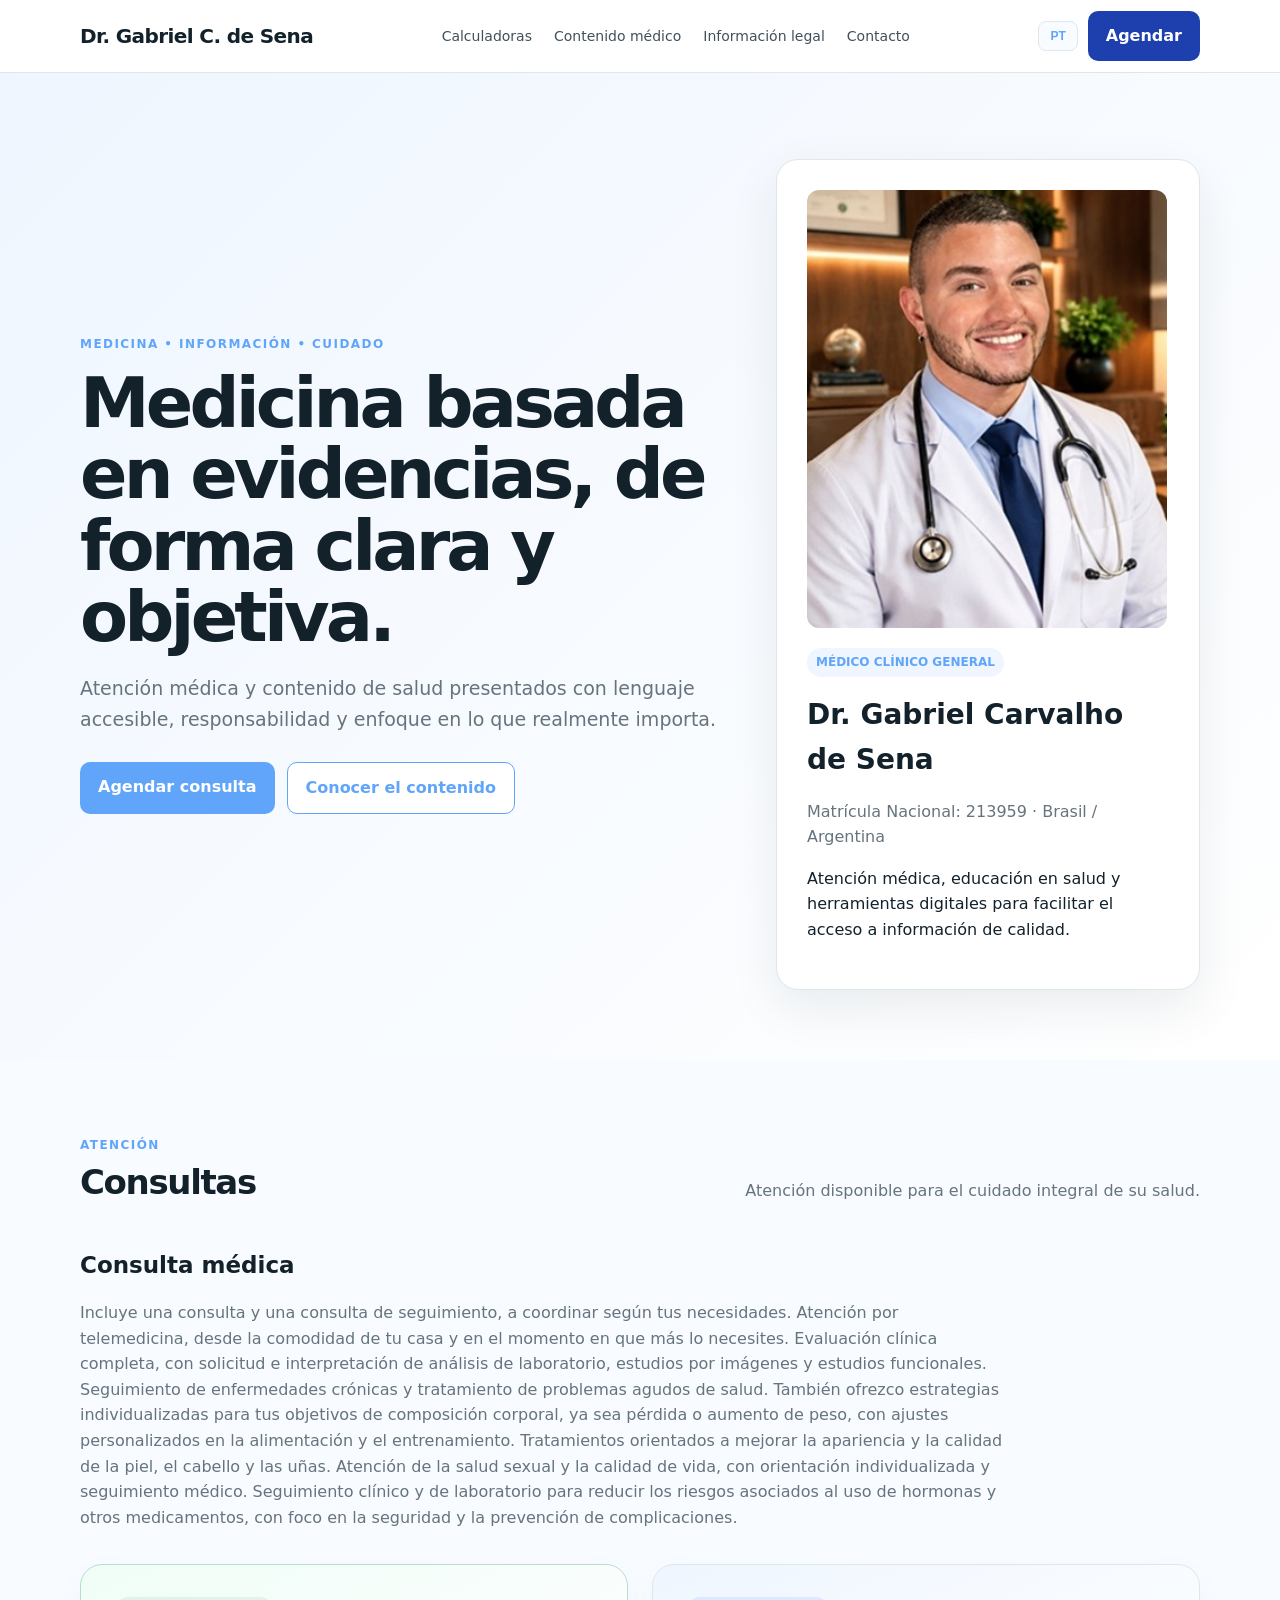
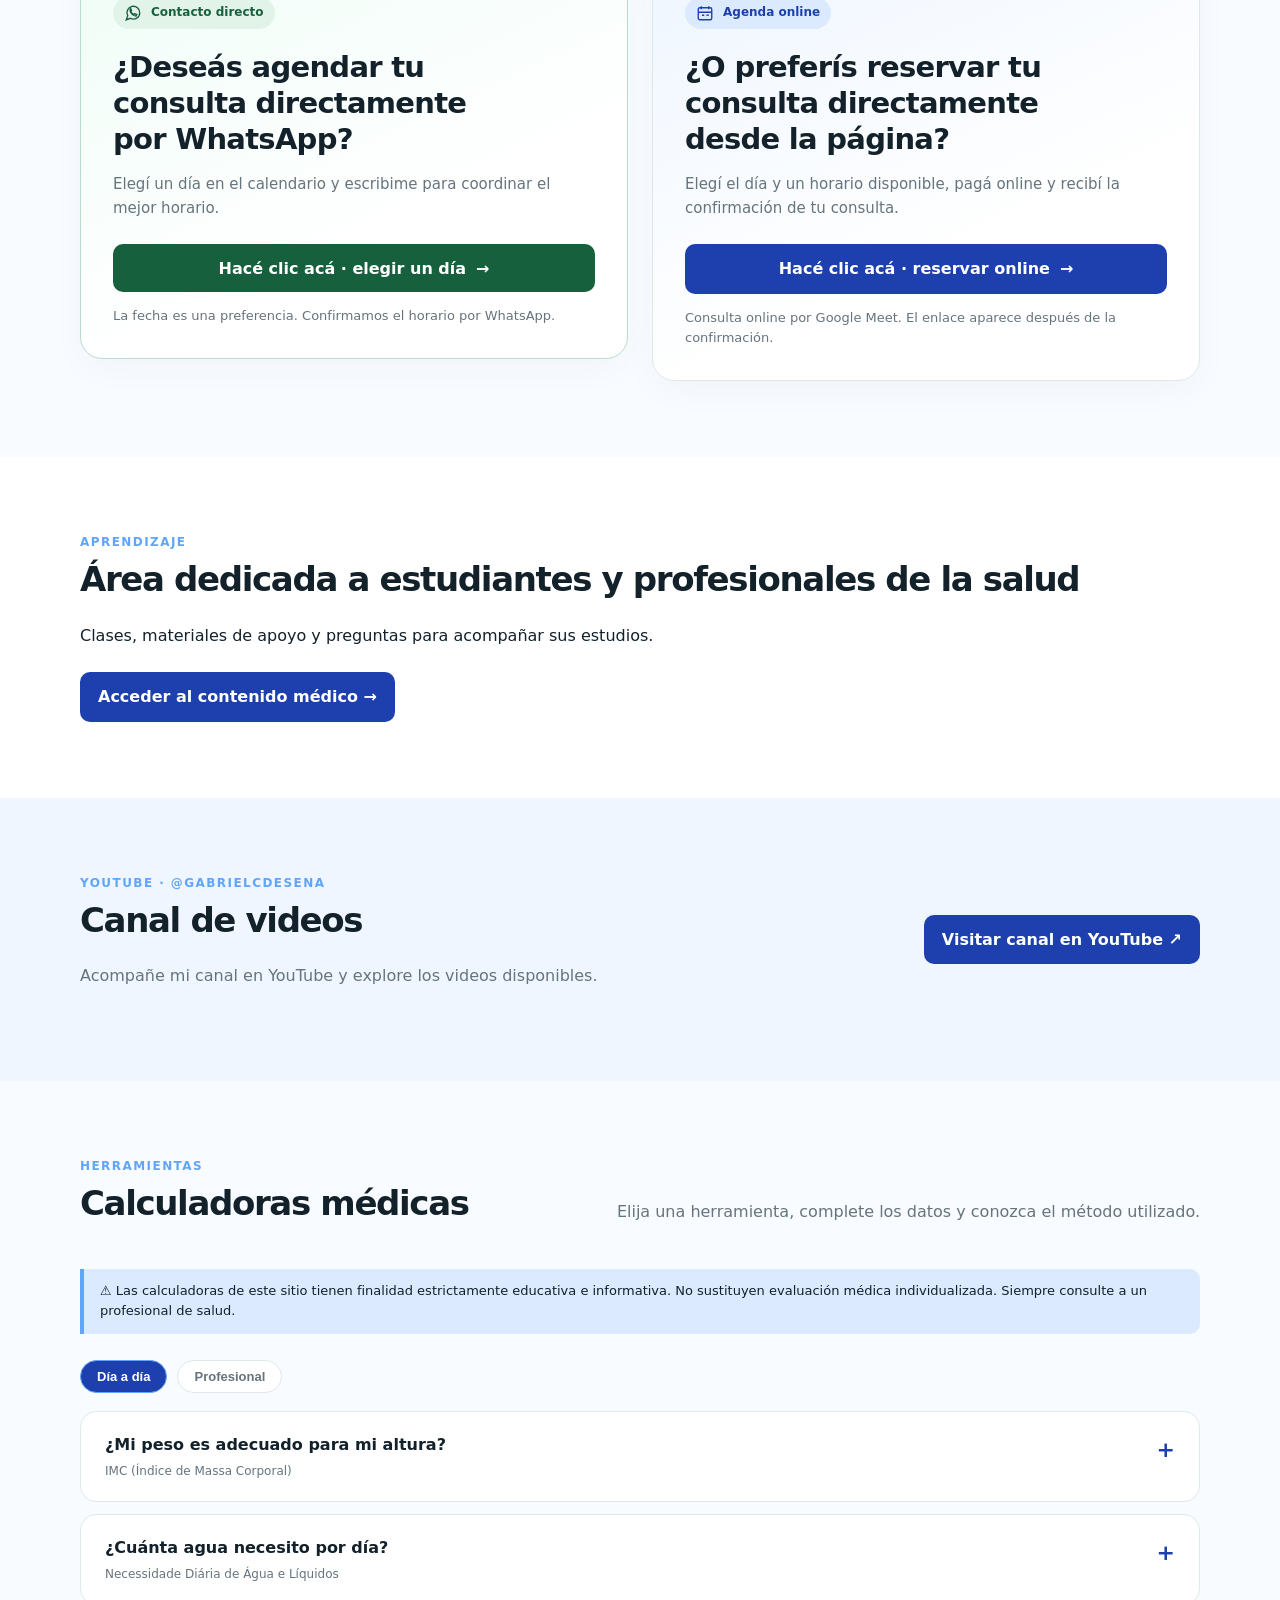
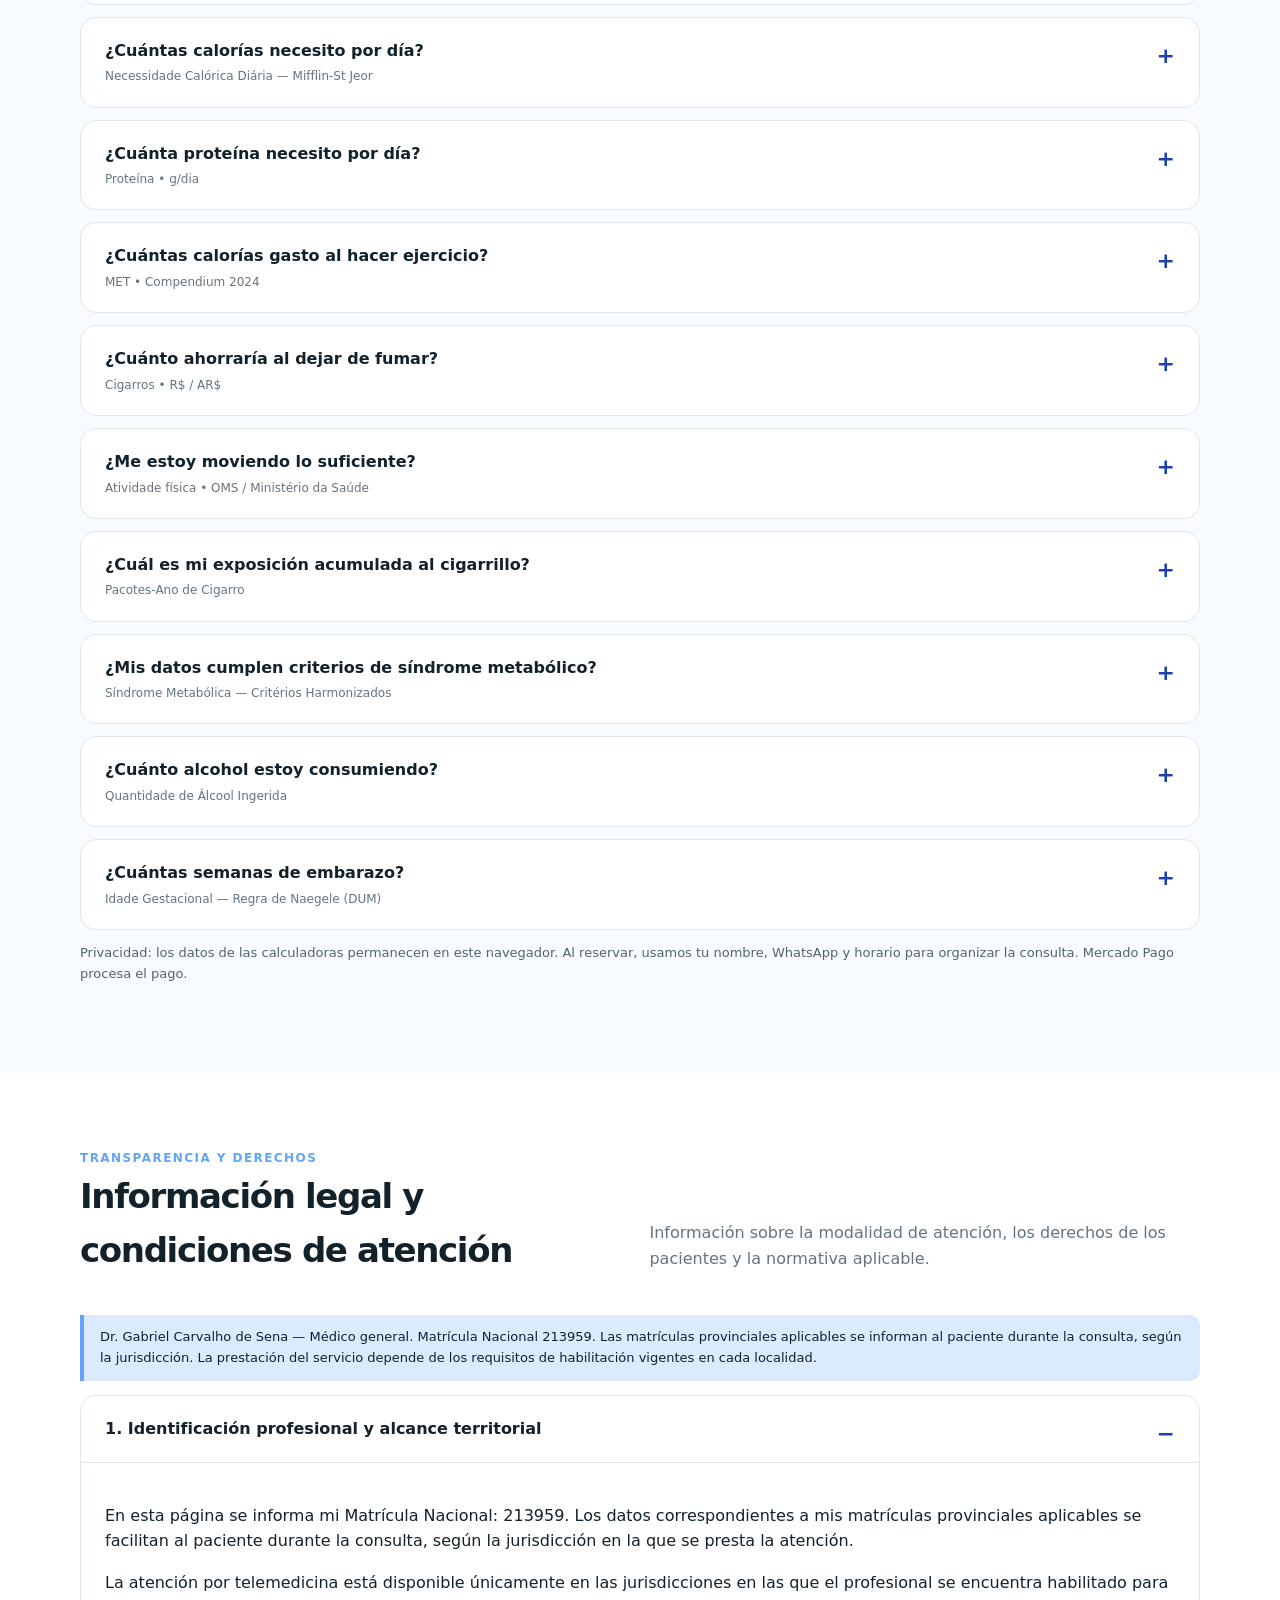
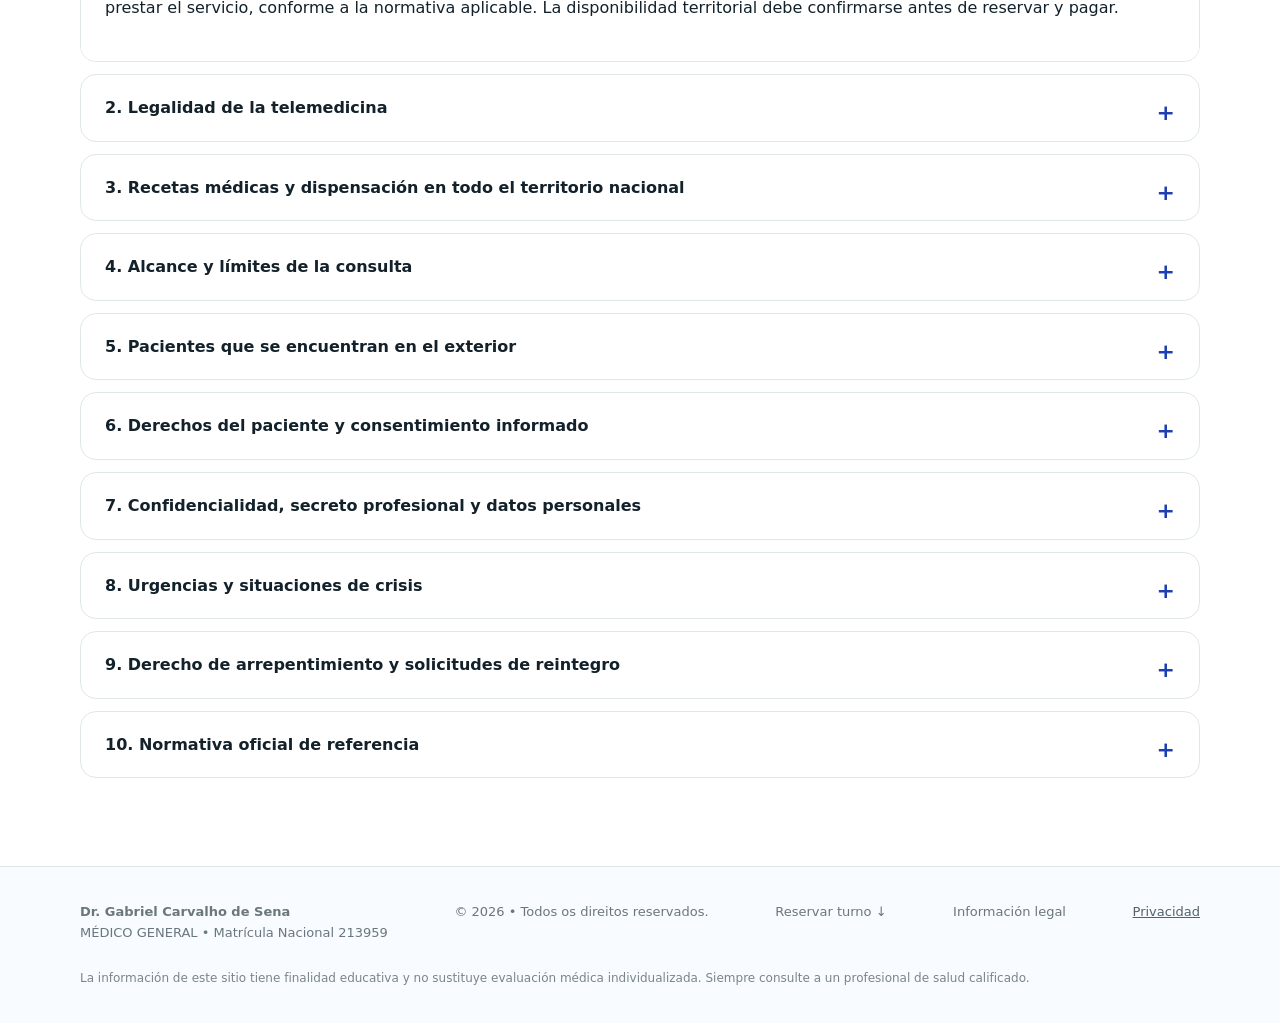
==== index.html @ 33c97706 "Add files via upload" ====
<!DOCTYPE html>
<html lang="pt-BR"><head>

<meta charset="utf-8">
<meta name="viewport" content="width=device-width, initial-scale=1">
<title>Dr. Gabriel C. de Sena — Médico Clínico Geral</title>
<meta name="description" content="Sitio profesional del Dr. Gabriel Carvalho de Sena, médico general. Atención médica, telemedicina, información legal y herramientas educativas.">
<style>
:root{--ink:#13212b;--muted:#66747d;--line:#dfe7e9;--bg:#f8fbff;--card:#fff;--accent:#60a5fa;--accent2:#3b82f6;--accent-light:#eff6ff;--warn:#c9a227;--danger:#b42318}*{box-sizing:border-box}html{scroll-behavior:smooth;overflow-x:hidden}body{margin:0;font-family:Inter,system-ui,-apple-system,"Segoe UI",sans-serif;color:var(--ink);background:var(--bg);line-height:1.6;overflow-x:hidden}img{max-width:100%;height:auto}a{text-decoration:none;color:inherit}.container{width:min(1120px,92%);margin:auto}header{position:sticky;top:0;background:#ffffffee;backdrop-filter:blur(12px);border-bottom:1px solid var(--line);z-index:10}.nav{min-height:72px;display:flex;align-items:center;justify-content:space-between;gap:20px}.brand{font-weight:800;letter-spacing:-.03em;font-size:20px;white-space:nowrap}.nav-links{display:flex;gap:22px;font-size:14px;color:#41505a;align-items:center}.nav-links a:hover{color:var(--accent)}.nav-actions{display:flex;align-items:center;gap:10px}.menu-toggle{display:none;background:#fff;border:1px solid var(--line);border-radius:9px;width:42px;height:42px;font-size:23px;line-height:1;cursor:pointer;color:var(--ink)}.lang-switch{background:var(--bg);border:1px solid var(--line);border-radius:8px;padding:7px 11px;font-size:12px;font-weight:700;cursor:pointer;color:var(--accent)}.lang-switch:hover{background:var(--accent);color:#fff;border-color:var(--accent)}.btn{display:inline-block;padding:12px 18px;border-radius:10px;background:var(--accent);color:#fff;font-weight:700;border:0;cursor:pointer;text-align:center}.btn:hover{background:var(--accent2)}.btn.secondary{background:#fff;color:var(--accent);border:1px solid var(--accent)}.btn.small{padding:8px 14px;font-size:13px}.hero{padding:86px 0 70px;background:linear-gradient(135deg,#eff6ff,#fff)}.hero-grid{display:grid;grid-template-columns:1.2fr .8fr;gap:60px;align-items:center}.kicker{text-transform:uppercase;letter-spacing:.12em;font-size:12px;font-weight:800;color:var(--accent)}h1{font-size:clamp(42px,6vw,70px);line-height:1.02;letter-spacing:-.055em;margin:14px 0 20px;overflow-wrap:anywhere}h2{font-size:34px;letter-spacing:-.04em;margin:0 0 10px}h3{margin:0 0 8px}.lead{font-size:19px;color:var(--muted);max-width:650px}.actions{display:flex;gap:12px;flex-wrap:wrap;margin-top:28px}.profile-card{background:#fff;border:1px solid var(--line);border-radius:22px;padding:30px;box-shadow:0 18px 50px #13212b14;min-width:0}.avatar{width:100%;max-width:360px;height:auto;aspect-ratio:auto;border-radius:12px;background:var(--accent-light);display:grid;place-items:center;color:var(--accent);font-size:30px;font-weight:800;margin-bottom:20px}img.avatar{object-fit:contain;display:block!important;background:none!important}.badge{display:inline-block;background:var(--accent-light);color:var(--accent);padding:5px 9px;border-radius:999px;font-size:12px;font-weight:800}section{padding:76px 0}.section-head{display:flex;justify-content:space-between;gap:30px;align-items:end;margin-bottom:28px}.section-head p{color:var(--muted);max-width:620px}.grid{display:grid;grid-template-columns:repeat(3,minmax(0,1fr));gap:18px}.card{background:var(--card);border:1px solid var(--line);border-radius:18px;padding:25px;transition:transform .2s,box-shadow .2s;min-width:0}.card:hover{transform:translateY(-3px);box-shadow:0 12px 40px #13212b10}.icon{font-size:26px;margin-bottom:14px}.card p{color:var(--muted);font-size:15px;overflow-wrap:anywhere}.arrow{color:var(--accent);font-weight:800}.about{background:#fff}.about-grid{display:grid;grid-template-columns:.8fr 1.2fr;gap:60px;align-items:start}.facts{display:grid;gap:12px}.fact{padding:16px;border:1px solid var(--line);border-radius:12px;background:var(--bg)}.cta{background:#1e40af;color:#fff;border-radius:24px;padding:45px}.cta p{color:#dbeafe}.cta .btn{background:#fff;color:var(--accent2)}footer{padding:35px 0;color:#6a777d;font-size:13px;border-top:1px solid var(--line)}.footer-grid{display:flex;justify-content:space-between;gap:20px}.disclaimer{font-size:12px;color:#7a858a;margin-top:25px}
  
/* Calculadoras */
.calc-card{background:var(--card);border:1px solid var(--line);border-radius:18px;padding:24px}
.calc-card h3{font-size:18px;margin-bottom:14px;color:var(--accent)}
.calc-card label{display:block;font-size:13px;font-weight:600;color:var(--muted);margin:10px 0 4px}
.calc-card input,.calc-card select{width:100%;padding:10px 12px;border:1px solid var(--line);border-radius:10px;font-size:14px;font-family:inherit}
.calc-card input:focus,.calc-card select:focus{outline:none;border-color:var(--accent)}
.calc-card input[type="checkbox"]{width:auto;margin:0 7px 0 0;accent-color:var(--accent)}
.check-row{display:flex!important;align-items:flex-start;gap:2px;font-weight:500!important;color:var(--ink)!important}
.calc-result{background:var(--accent-light);border-radius:12px;padding:14px;margin-top:14px;font-size:15px}
.calc-result strong{color:var(--accent);font-size:18px}
.calc-ref{font-size:11px;color:#8899a0;margin-top:8px}
.hidden{display:none}

/* Tabs */
.tabs{display:flex;gap:8px;margin-bottom:20px;flex-wrap:wrap}
.tab-btn{padding:8px 16px;border-radius:999px;border:1px solid var(--line);background:#fff;cursor:pointer;font-size:13px;font-weight:600;color:var(--muted)}
.tab-btn.active{background:var(--accent);color:#fff;border-color:var(--accent)}
.tab-content{display:none}
.tab-content.active{display:block}

/* Alertas */
.alert-info{background:#dbeafe;border-left:4px solid var(--accent);padding:12px 16px;border-radius:0 10px 10px 0;font-size:13px;color:var(--ink);margin:14px 0}
@media(max-width:900px){.nav{flex-wrap:wrap;padding:12px 0}.menu-toggle{display:block}.nav-links{display:none;order:3;width:100%;flex-direction:column;align-items:stretch;gap:0;padding:8px 0 12px;border-top:1px solid var(--line)}.nav-links.open{display:flex}.nav-links a{padding:10px 4px}.nav-actions .btn{display:none}.hero-grid,.about-grid{grid-template-columns:1fr;gap:34px}.grid{grid-template-columns:1fr}.hero{padding:55px 0}.section-head{display:block}.footer-grid{flex-direction:column}.tabs{flex-wrap:nowrap;overflow-x:auto;overscroll-behavior-inline:contain;padding:2px 2px 10px;scrollbar-width:thin}.tab-btn{flex:0 0 auto}.profile-card{max-width:620px}}
@media(max-width:560px){.container{width:min(100% - 28px,1120px)}.nav{gap:10px}.brand{font-size:16px}.nav-actions{gap:6px}.lang-switch{padding:7px 9px}.hero{padding:42px 0 46px}h1{font-size:clamp(34px,11vw,46px);letter-spacing:-.045em}.lead{font-size:17px}.actions{display:grid;grid-template-columns:1fr}.actions .btn{width:100%}section{padding:50px 0}h2{font-size:29px}.profile-card,.card,.calc-card{padding:20px;border-radius:15px}.profile-card h3{font-size:23px!important}.avatar{width:100%;height:auto}.cta{padding:28px 20px;border-radius:18px}.calc-card input,.calc-card select{font-size:16px;padding:12px}.calc-card .btn.small{width:100%;padding:12px;margin-top:16px!important}.calc-result{overflow-wrap:anywhere}.alert-info{padding:11px 12px}.tabs{margin-left:-2px;margin-right:-2px}.footer-grid{gap:8px}}
</style>

<style>
 [hidden]{display:none!important} section[id],details[id]{scroll-margin-top:110px}.audiences{display:flex;gap:10px;margin:26px 0 18px;flex-wrap:wrap}.calculator{margin:12px 0;border:1px solid var(--line);border-radius:16px;background:white;overflow:hidden}.calculator>summary{cursor:pointer;padding:20px 24px;font-weight:750;list-style:none;position:relative;padding-right:50px}.calculator>summary::after{content:'+';position:absolute;right:24px;top:20px;font-size:22px;color:#1e40af}.calculator[open]>summary::after{content:'−'}.calculator>summary small{display:block;color:var(--muted);font-size:12px;font-weight:400;margin-top:4px}.calculator .calc-card{border:0;border-top:1px solid var(--line);border-radius:0}.calculator .calc-ref{font-size:13px;color:#52626c;line-height:1.65}.calculator .calc-ref a{color:#1e40af;text-decoration:underline}.calculator .calc-result strong{color:#1e40af!important}.calculator .btn,.audiences .active{background:#1e40af;color:white}.calculator .secondary{background:white;color:#1e40af;border-color:#1e40af}.calculator input,.calculator select{max-width:560px;display:block}.calculator input[type=checkbox]{display:inline}.calculator label{color:#41505a;font-size:14px}.tool-actions{display:flex;gap:10px;flex-wrap:wrap;margin-top:15px}.tool-actions a{color:#1e40af;text-decoration:underline;align-self:center;font-size:14px}.calculator progress{width:100%;accent-color:#1e40af}.reference-box{border-top:1px solid var(--line);margin-top:22px;padding-top:12px}.error{color:#b42318;font-weight:600}.feature-grid{display:grid;grid-template-columns:repeat(2,minmax(0,1fr));gap:20px}.feature-grid a{display:block}.content-link{margin-top:24px}.content-link .btn,.channel .btn{background:#1e40af}.channel{background:var(--accent-light)}.channel .container{display:flex;justify-content:space-between;align-items:center;gap:30px}.channel p{max-width:620px;color:var(--muted)}.skip-link{position:fixed;top:-100px;left:12px;background:white;padding:12px;z-index:100}.skip-link:focus{top:10px}:focus-visible{outline:3px solid #1e40af!important;outline-offset:4px}.mobile-contact{display:none}.privacy{font-size:13px;color:#52626c}.page-heading{font-size:clamp(32px,5vw,52px);max-width:850px}.back-link{display:inline-block;margin-bottom:22px;color:#1e40af;text-decoration:underline}@media(max-width:600px){.feature-grid{grid-template-columns:1fr}.channel .container{display:block}.calculator>summary{padding:18px 45px 18px 18px}.mobile-contact{display:block;position:fixed;bottom:0;left:0;right:0;padding:10px;background:#ffffffee;border-top:1px solid var(--line);z-index:20;text-align:center;padding-bottom:max(10px,env(safe-area-inset-bottom))}.mobile-contact a{color:#1e40af;font-weight:750;display:block;min-height:28px}body{padding-bottom:70px}.tool-actions{display:grid}.calculator .tool-actions .btn.small{margin-top:0!important}.calc-card{padding:18px}}@media(prefers-reduced-motion:reduce){html{scroll-behavior:auto}*{transition:none!important}}</style><meta property="og:type" content="website"><meta property="og:title" content="Dr. Gabriel C. de Sena — Saúde e calculadoras médicas"><meta property="og:description" content="Consultas, ferramentas para o dia a dia e conteúdo para estudantes e profissionais da saúde."><meta property="og:image" content="Imagens/foto.perfil.jpeg"><meta property="og:image:alt" content="Dr. Gabriel C. de Sena"><meta property="og:locale" content="pt_BR"><meta name="twitter:card" content="summary"><meta name="twitter:title" content="Dr. Gabriel C. de Sena"><meta name="twitter:description" content="Saúde, calculadoras médicas e conteúdo educativo."><meta name="twitter:image" content="Imagens/foto.perfil.jpeg"><style>/* Navegação sempre visível, inclusive no celular. */
html,body{overflow-x:clip}
@media(max-width:900px){
 header .nav{display:grid;grid-template-columns:minmax(0,1fr) auto;gap:8px 12px;padding:10px 0}
 header .brand{white-space:normal;line-height:1.25;min-width:0}
 header .nav-actions{grid-column:2;grid-row:1}
 header .menu-toggle{display:none!important}
 header .nav-links,header .nav-links.open{display:flex!important;grid-column:1 / -1;grid-row:2;flex-direction:row;flex-wrap:wrap;justify-content:center;align-items:center;gap:4px 14px;width:100%;padding:6px 0 0;border-top:1px solid var(--line)}
 header .nav-links a{padding:8px 2px;font-size:14px;line-height:1.4;min-height:36px}
 section[id],details[id]{scroll-margin-top:140px}
}
@media(max-width:360px){header .brand{font-size:15px}header .nav-links{gap:4px 10px}header .nav-links a{font-size:13px}}
</style><style>
/* Consulta médica ocupa toda a largura disponível. */
#consultas .grid{grid-template-columns:minmax(0,1fr)}
</style>
<link rel="stylesheet" href="assets/home-booking.css?v=14">
</head>
  
<body><a data-pt="Pular para o conteúdo" data-es="Saltar al contenido" class="skip-link" href="#principal">Pular para o conteúdo</a>

<header>
  <div class="container nav">
    <a class="brand" href="index.html">Dr. Gabriel C. de Sena</a>
    <nav class="nav-links" id="mainNav"><a href="#ferramentas" data-pt="Calculadoras" data-es="Calculadoras">Calculadoras</a><a href="conteudo-medico.html" data-pt="Conteúdo médico" data-es="Contenido médico">Conteúdo médico</a><a href="#respaldo-legal" data-pt="Informações legais" data-es="Información legal">Informações legais</a><a href="#agendamento" data-pt="Contato" data-es="Contacto">Contato</a></nav>
    <div class="nav-actions">
      <button class="lang-switch" onclick="toggleLang()" id="langBtn" type="button">PT</button>
      <a class="btn" href="#agendamento" id="heroBtn" data-pt="Agendar" data-es="Agendar">Agendar</a>
      <button class="menu-toggle" id="menuToggle" type="button" aria-label="Abrir menu" aria-expanded="false" aria-controls="mainNav">☰</button>
    </div>
  </div>
</header>

<main id="principal">

<!-- HERO -->
<section class="hero">
  <div class="container hero-grid">
    <div>
      <div class="kicker" data-pt="Medicina • Informação • Cuidado" data-es="Medicina • Información • Cuidado">Medicina • Informação • Cuidado</div>
      <h1 data-pt="Medicina baseada em evidências, de forma clara e objetiva." data-es="Medicina basada en evidencias, de forma clara y objetiva.">Medicina baseada em evidências, de forma clara e objetiva.</h1>
      <p class="lead" data-pt="Atendimento médico e conteúdo de saúde apresentados com linguagem acessível, responsabilidade e foco no que realmente importa." data-es="Atención médica y contenido de salud presentados con lenguaje accesible, responsabilidad y enfoque en lo que realmente importa.">Atendimento médico e conteúdo de saúde apresentados com linguagem acessível, responsabilidade e foco no que realmente importa.</p>
      <div class="actions">
        <a class="btn" href="#agendamento" data-pt="Agendar consulta" data-es="Agendar consulta">Agendar consulta</a>
        <a class="btn secondary" href="conteudo-medico.html" data-pt="Conhecer o conteúdo" data-es="Conocer el contenido">Conhecer o conteúdo</a>
      </div>
    </div>
    <div class="profile-card">
      <img class="avatar" src="Imagens/foto.perfil.jpeg" alt="Dr. Gabriel De Sena" decoding="async" fetchpriority="high">
      <span class="badge" data-pt="MÉDICO CLÍNICO GERAL" data-es="MÉDICO CLÍNICO GENERAL">MÉDICO CLÍNICO GERAL</span>
      <h3 style="font-size:28px;margin-top:16px">Dr. Gabriel Carvalho de Sena</h3>
      <p style="color:var(--muted)" data-pt="Matrícula Nacional: 213959 · Brasil / Argentina" data-es="Matrícula Nacional: 213959 · Brasil / Argentina">Matrícula Nacional: 213959 · Brasil / Argentina</p>
      <p data-pt="Atendimento médico, educação em saúde e ferramentas digitais para facilitar o acesso à informação de qualidade." data-es="Atención médica, educación en salud y herramientas digitales para facilitar el acceso a información de calidad.">Atendimento médico, educação em saúde e ferramentas digitais para facilitar o acesso à informação de qualidade.</p>
    </div>
  </div>
</section>

<!-- CONSULTAS -->
<!-- CONTEÚDO -->


<!-- FERRAMENTAS / CALCULADORAS -->
<!-- ESTUDOS (resumo na home) -->


<!-- CONTATO -->


<section id="consultas">
  <div class="container">
    <div class="section-head">
      <div>
        <div class="kicker" data-pt="Atendimento" data-es="Atención">Atendimento</div>
        <h2 data-pt="Consultas" data-es="Consultas">Consultas</h2>
      </div>
      <p data-pt="Atendimento disponível para o cuidado integral da sua saúde." data-es="Atención disponible para el cuidado integral de su salud.">Atendimento disponível para o cuidado integral da sua saúde.</p>
    </div>
    <div class="service-intro">
      <h3 data-pt="Consulta médica" data-es="Consulta médica">Consulta médica</h3>
      <p data-pt="Inclui uma consulta e um retorno, a serem agendados conforme sua necessidade. Atendimento por telemedicina, na palma da sua mão, no conforto da sua casa, no momento em que você mais precisa. Avaliação clínica completa, com solicitação e interpretação de exames laboratoriais, de imagem e funcionais. Acompanhamento de doenças crônicas e tratamento de condições agudas de saúde. Também ofereço estratégias individualizadas para seus objetivos de composição corporal, seja perda ou ganho de peso, com ajustes personalizados na alimentação e no treino. Tratamentos voltados à melhora da aparência e da qualidade da pele, dos cabelos e das unhas. Cuidado com a saúde sexual e a qualidade de vida, com orientação individualizada e acompanhamento médico. Acompanhamento clínico e laboratorial para redução de danos associados ao uso de hormônios e de outras medicações, com foco na segurança e na prevenção de complicações." data-es="Incluye una consulta y una consulta de seguimiento, a coordinar según tus necesidades. Atención por telemedicina, desde la comodidad de tu casa y en el momento en que más lo necesites. Evaluación clínica completa, con solicitud e interpretación de análisis de laboratorio, estudios por imágenes y estudios funcionales. Seguimiento de enfermedades crónicas y tratamiento de problemas agudos de salud. También ofrezco estrategias individualizadas para tus objetivos de composición corporal, ya sea pérdida o aumento de peso, con ajustes personalizados en la alimentación y el entrenamiento. Tratamientos orientados a mejorar la apariencia y la calidad de la piel, el cabello y las uñas. Atención de la salud sexual y la calidad de vida, con orientación individualizada y seguimiento médico. Seguimiento clínico y de laboratorio para reducir los riesgos asociados al uso de hormonas y otros medicamentos, con foco en la seguridad y la prevención de complicaciones.">Inclui uma consulta e um retorno, a serem agendados conforme sua necessidade. Atendimento por telemedicina, na palma da sua mão, no conforto da sua casa, no momento em que você mais precisa. Avaliação clínica completa, com solicitação e interpretação de exames laboratoriais, de imagem e funcionais. Acompanhamento de doenças crônicas e tratamento de condições agudas de saúde. Também ofereço estratégias individualizadas para seus objetivos de composição corporal, seja perda ou ganho de peso, com ajustes personalizados na alimentação e no treino. Tratamentos voltados à melhora da aparência e da qualidade da pele, dos cabelos e das unhas. Cuidado com a saúde sexual e a qualidade de vida, com orientação individualizada e acompanhamento médico. Acompanhamento clínico e laboratorial para redução de danos associados ao uso de hormônios e de outras medicações, com foco na segurança e na prevenção de complicações.</p>
    </div>
    <div class="booking-grid" id="agendamento" role="region" tabindex="-1" aria-label="Opções de agendamento">
      <article class="booking-card whatsapp" aria-labelledby="whatsapp-title">
        <div class="booking-label">
          <svg class="booking-symbol" viewBox="0 0 24 24" aria-hidden="true"><path d="M21 11.5a8.5 8.5 0 0 1-12.5 7.5L3 21l2-5.5A8.5 8.5 0 1 1 21 11.5Z"/><path d="M8 8c0 4 4 8 8 8l1-2-3-1-1 1c-2-1-3-2-4-4l1-1-1-3-1 2Z"/></svg>
          <span data-pt="Contato direto" data-es="Contacto directo">Contato direto</span>
        </div>
        <h3 id="whatsapp-title" data-pt="Deseja agendar sua consulta diretamente pelo WhatsApp?" data-es="¿Deseás agendar tu consulta directamente por WhatsApp?">Deseja agendar sua consulta diretamente pelo WhatsApp?</h3>
        <p data-pt="Escolha um dia no calendário e fale comigo para combinarmos o melhor horário." data-es="Elegí un día en el calendario y escribime para coordinar el mejor horario.">Escolha um dia no calendário e fale comigo para combinarmos o melhor horário.</p>
        <button class="btn" id="whatsapp-choose" type="button" aria-expanded="false" aria-controls="whatsapp-calendar"><span data-pt="Clique aqui · escolher um dia" data-es="Hacé clic acá · elegir un día">Clique aqui · escolher um dia</span><span aria-hidden="true">→</span></button>
        <div id="whatsapp-calendar" class="day-picker" hidden role="region" aria-labelledby="whatsapp-month">
          <div class="calendar-head">
            <button class="calendar-nav" id="whatsapp-prev" type="button" aria-label="Mês anterior">‹</button>
            <h4 id="whatsapp-month" aria-live="polite" aria-atomic="true"></h4>
            <button class="calendar-nav" id="whatsapp-next" type="button" aria-label="Próximo mês">›</button>
          </div>
          <div class="calendar-weekdays" id="whatsapp-weekdays" aria-hidden="true"></div>
          <div class="calendar-days" id="whatsapp-days"></div>
          <p class="calendar-instruction" data-pt="Toque em um dia para abrir o WhatsApp com a data na mensagem." data-es="Tocá un día para abrir WhatsApp con la fecha en el mensaje.">Toque em um dia para abrir o WhatsApp com a data na mensagem.</p>
        </div>
        <p class="booking-note" data-pt="A data é uma preferência. Confirmamos o horário pelo WhatsApp." data-es="La fecha es una preferencia. Confirmamos el horario por WhatsApp.">A data é uma preferência. Confirmamos o horário pelo WhatsApp.</p>
        <noscript><a class="booking-fallback" href="https://wa.me/5493756528947" target="_blank" rel="noopener noreferrer">Falar pelo WhatsApp / Escribir por WhatsApp →</a></noscript>
      </article>
      <article class="booking-card online" aria-labelledby="online-title">
        <div class="booking-label">
          <svg class="booking-symbol" viewBox="0 0 24 24" aria-hidden="true"><rect x="3" y="5" width="18" height="16" rx="2"/><path d="M7 3v4m10-4v4M3 11h18m-13 4h3m3 0h3"/></svg>
          <span data-pt="Agenda online" data-es="Agenda online">Agenda online</span>
        </div>
        <h3 id="online-title" data-pt="Ou deseja marcar sua consulta diretamente pela página?" data-es="¿O preferís reservar tu consulta directamente desde la página?">Ou deseja marcar sua consulta diretamente pela página?</h3>
        <p data-pt="Escolha o dia e um horário disponível, pague online e receba a confirmação da sua consulta." data-es="Elegí el día y un horario disponible, pagá online y recibí la confirmación de tu consulta.">Escolha o dia e um horário disponível, pague online e receba a confirmação da sua consulta.</p>
        <a class="btn" id="online-booking" href="agendar.html?lang=es"><span data-pt="Clique aqui · agendar online" data-es="Hacé clic acá · reservar online">Clique aqui · agendar online</span><span aria-hidden="true">→</span></a>
        <p class="booking-note" data-pt="Consulta online pelo Google Meet. O link aparece após a confirmação." data-es="Consulta online por Google Meet. El enlace aparece después de la confirmación.">Consulta online pelo Google Meet. O link aparece após a confirmação.</p>
      </article>
    </div>
</div></section>

<section id="conteudo" class="about"><div class="container"><div class="kicker" data-pt="Aprendizado" data-es="Aprendizaje">Aprendizado</div><h2 data-pt="Área dedicada a estudantes e profissionais da saúde" data-es="Área dedicada a estudiantes y profesionales de la salud">Área dedicada a estudantes e profissionais da saúde</h2><p data-pt="Aulas, materiais de apoio e questões para acompanhar seus estudos." data-es="Clases, materiales de apoyo y preguntas para acompañar sus estudios.">Aulas, materiais de apoio e questões para acompanhar seus estudos.</p><div class="content-link"><a class="btn" href="conteudo-medico.html" data-pt="Acessar conteúdo médico →" data-es="Acceder al contenido médico →">Acessar conteúdo médico →</a></div></div></section><section class="channel" id="videos"><div class="container"><div><div class="kicker">YouTube · @gabrielcdesena</div><h2 data-pt="Canal de vídeos" data-es="Canal de videos">Canal de vídeos</h2><p data-pt="Acompanhe meu canal no YouTube e explore os vídeos disponíveis." data-es="Acompañe mi canal en YouTube y explore los videos disponibles.">Acompanhe meu canal no YouTube e explore os vídeos disponíveis.</p></div><a class="btn" href="https://www.youtube.com/@gabrielcdesena" data-pt="Acessar canal no YouTube ↗" data-es="Visitar canal en YouTube ↗" target="_blank" rel="noopener noreferrer">Acessar canal no YouTube ↗</a></div></section><section id="ferramentas">
  <div class="container">
    <div class="section-head">
      <div>
        <div class="kicker" data-pt="Ferramentas" data-es="Herramientas">Ferramentas</div>
        <h2 data-pt="Calculadoras médicas" data-es="Calculadoras médicas">Calculadoras médicas</h2>
      </div>
      <p data-pt="Escolha uma ferramenta, preencha os dados e conheça o método utilizado." data-es="Elija una herramienta, complete los datos y conozca el método utilizado.">Escolha uma ferramenta, preencha os dados e conheça o método utilizado.</p>
    </div>

    <div class="alert-info" data-pt="⚠️ As calculadoras deste site têm finalidade estritamente educativa e informativa. Não substituem avaliação médica individualizada. Sempre consulte um profissional de saúde." data-es="⚠️ Las calculadoras de este sitio tienen finalidad estrictamente educativa e informativa. No sustituyen evaluación médica individualizada. Siempre consulte a un profesional de salud.">⚠️ As calculadoras deste site têm finalidade estritamente educativa e informativa. Não substituem avaliação médica individualizada. Sempre consulte um profissional de saúde.</div>

    

    <!-- IMC -->
    <div class="audiences" role="group" aria-label="Calculadoras"><button type="button" class="tab-btn active" data-audience="daily" aria-pressed="true" data-pt="Dia a dia" data-es="Día a día">Dia a dia</button><button type="button" class="tab-btn" data-audience="pro" aria-pressed="false" data-pt="Profissional" data-es="Profesional">Profissional</button></div><details id="tab-imc" class="calculator" data-audience="daily"><summary><span data-pt="Meu peso está adequado para minha altura?" data-es="¿Mi peso es adecuado para mi altura?">Meu peso está adequado para minha altura?</span><small data-pt="IMC (Índice de Massa Corporal)" data-es="IMC (Índice de Massa Corporal)">IMC (Índice de Massa Corporal)</small></summary><div class="calc-card"><p class="error" role="alert"></p>
        
        <label data-pt="Peso (kg)" data-es="Peso (kg)" for="imc-peso">Peso (kg)</label>
        <input type="number" id="imc-peso" step="any" placeholder="Ex: 70" required="" min="20" max="350">
        <label data-pt="Altura (m)" data-es="Altura (m)" for="imc-alt">Altura (m)</label>
        <input type="number" id="imc-alt" step="any" placeholder="Ex: 1.75" required="" min="1.2" max="2.3">
        <button class="btn small" onclick="calcIMC()" style="margin-top:12px" data-pt="Calcular" data-es="Calcular">Calcular</button>
        <div id="imc-res" class="calc-result hidden" role="status" aria-live="polite"></div>
        
      <div class="reference-box"><p data-pt="Fórmula: IMC = peso (kg) ÷ altura² (m). Classificação de adultos: &lt;18,5 baixo peso; 18,5–24,9 faixa usual; 25–29,9 sobrepeso; ≥30 obesidade. Não avalia diretamente gordura ou músculos; não usar a classificação em crianças ou gestantes." data-es="Fórmula: IMC = peso (kg) ÷ altura² (m). Adultos: &lt;18,5 bajo peso; 18,5–24,9 rango habitual; 25–29,9 sobrepeso; ≥30 obesidad. No mide directamente grasa o músculo; no aplicar a niños o embarazadas." class="calc-ref">Fórmula: IMC = peso (kg) ÷ altura² (m). Classificação de adultos: &lt;18,5 baixo peso; 18,5–24,9 faixa usual; 25–29,9 sobrepeso; ≥30 obesidade. Não avalia diretamente gordura ou músculos; não usar a classificação em crianças ou gestantes.</p><p class="calc-ref"><span data-pt="Referências: " data-es="Referencias: ">Referências: </span><a href="https://www.who.int/news-room/fact-sheets/detail/obesity-and-overweight" target="_blank" rel="noopener noreferrer">OMS — obesidade</a> · </p><p data-pt="Revisão desta implementação: 18/09/2026." data-es="Revisión de esta implementación: 18/09/2026." class="calc-ref">Revisão desta implementação: 18/09/2026.</p></div><div class="tool-actions"><button data-pt="Limpar" data-es="Limpiar" class="btn secondary small" type="button" data-clear="tab-imc">Limpar</button><a data-pt="Link desta calculadora" data-es="Enlace de esta calculadora" href="#tab-imc" data-share="tab-imc">Link desta calculadora</a></div></div></details>

    <!-- Superfície Corporal -->
    <details id="tab-sc" class="calculator" data-audience="pro" hidden=""><summary><span data-pt="Superfície Corporal — DuBois &amp; DuBois" data-es="Superfície Corporal — DuBois &amp; DuBois">Superfície Corporal — DuBois &amp; DuBois</span><small data-pt="Superfície Corporal — DuBois &amp; DuBois" data-es="Superfície Corporal — DuBois &amp; DuBois">Superfície Corporal — DuBois &amp; DuBois</small></summary><div class="calc-card"><p class="error" role="alert"></p>
        
        <label data-pt="Peso (kg)" data-es="Peso (kg)" for="sc-peso">Peso (kg)</label>
        <input type="number" id="sc-peso" step="any" placeholder="Ex: 70" required="" min="20" max="350">
        <label data-pt="Altura (cm)" data-es="Altura (cm)" for="sc-alt">Altura (cm)</label>
        <input type="number" id="sc-alt" placeholder="Ex: 175" required="" step="any" min="120" max="230">
        <button class="btn small" onclick="calcSC()" style="margin-top:12px" data-pt="Calcular" data-es="Calcular">Calcular</button>
        <div id="sc-res" class="calc-result hidden" role="status" aria-live="polite"></div>
        
      <div class="reference-box"><p data-pt="DuBois &amp; DuBois (1916): SC (m²) = 0,007184 × peso(kg)^0,425 × altura(cm)^0,725. Estimativa; extremos corporais e decisões de dose exigem avaliação profissional." data-es="DuBois &amp; DuBois (1916): SC (m²) = 0,007184 × peso(kg)^0,425 × altura(cm)^0,725. Estimación; extremos corporales y dosificación requieren evaluación profesional." class="calc-ref">DuBois &amp; DuBois (1916): SC (m²) = 0,007184 × peso(kg)^0,425 × altura(cm)^0,725. Estimativa; extremos corporais e decisões de dose exigem avaliação profissional.</p><p class="calc-ref"><span data-pt="Referências: " data-es="Referencias: ">Referências: </span><a href="https://doi.org/10.1001/archinte.1916.00080130010002" target="_blank" rel="noopener noreferrer">Publicação original</a> · </p><p data-pt="Revisão desta implementação: 18/09/2026." data-es="Revisión de esta implementación: 18/09/2026." class="calc-ref">Revisão desta implementação: 18/09/2026.</p></div><div class="tool-actions"><button data-pt="Limpar" data-es="Limpiar" class="btn secondary small" type="button" data-clear="tab-sc">Limpar</button><a data-pt="Link desta calculadora" data-es="Enlace de esta calculadora" href="#tab-sc" data-share="tab-sc">Link desta calculadora</a></div></div></details>

    <!-- Água Corporal Total -->
    <!-- Necessidade Hídrica Diária -->
    <details id="tab-agua" class="calculator" data-audience="daily"><summary><span data-pt="Quanto de água preciso por dia?" data-es="¿Cuánta agua necesito por día?">Quanto de água preciso por dia?</span><small data-pt="Necessidade Diária de Água e Líquidos" data-es="Necessidade Diária de Água e Líquidos">Necessidade Diária de Água e Líquidos</small></summary><div class="calc-card"><p class="error" role="alert"></p>
        
        <label data-pt="Peso (kg)" data-es="Peso (kg)" for="agua-peso">Peso (kg)</label>
        <input type="number" id="agua-peso" min="20" max="350" step="any" placeholder="Ex: 70" required="">
        <label data-pt="Altura (cm)" data-es="Altura (cm)" for="agua-altura">Altura (cm)</label>
        <input type="number" id="agua-altura" min="120" max="230" step="any" placeholder="Ex: 175" required="">
        <label data-pt="Sexo usado para estimar o peso ideal" data-es="Sexo utilizado para estimar el peso ideal" for="agua-sexo">Sexo usado para estimar o peso ideal</label>
        <select id="agua-sexo">
          <option value="m" data-pt="Masculino" data-es="Masculino">Masculino</option>
          <option value="f" data-pt="Feminino" data-es="Femenino">Feminino</option>
        </select>
        <label data-pt="Tempo de exercício no dia (minutos)" data-es="Tiempo de ejercicio en el día (minutos)" for="agua-exercicio">Tempo de exercício no dia (minutos)</label>
        <input type="number" id="agua-exercicio" min="0" max="720" step="any" value="0" placeholder="Ex: 60" required="">
        <label data-pt="Condição do exercício" data-es="Condición del ejercicio" for="agua-condicao">Condição do exercício</label>
        <select id="agua-condicao">
          <option value="normal" data-pt="Clima ameno / suor habitual" data-es="Clima templado / sudor habitual">Clima ameno / suor habitual</option>
          <option value="quente" data-pt="Calor, umidade ou suor intenso" data-es="Calor, humedad o sudor intenso">Calor, umidade ou suor intenso</option>
        </select>
        <button class="btn small" onclick="calcAguaDiaria()" style="margin-top:12px" data-pt="Calcular" data-es="Calcular">Calcular</button>
        <div id="agua-res" class="calc-result hidden" role="status" aria-live="polite"></div>
        
      <div class="reference-box"><p data-pt="Estimativa prática, não uma equação universal validada: 30–35 mL/kg/dia; exercício: 0,4–0,8 L/h (0,6–0,8 no calor). Em IMC ≥30, mantém-se a aproximação anterior: peso ajustado = peso Devine + 0,33 × (peso atual − peso Devine). Devine: 50 kg (homens) ou 45,5 kg (mulheres) + 2,3 × polegadas acima de 60; abaixo disso, incremento zero. Esse ajuste não é uma recomendação universal de hidratação. EFSA usa referências populacionais de água total, incluindo alimentos, e não valida essa combinação. Não force ingestão nem ganhe peso durante exercício; perdas por suor variam. Doença renal/cardíaca, cirrose, gestação e lactação exigem individualização." data-es="Estimación práctica, no una ecuación universal validada: 30–35 mL/kg/día; ejercicio: 0,4–0,8 L/h (0,6–0,8 con calor). Con IMC ≥30: peso ajustado = peso Devine + 0,33 × (peso actual − peso Devine). Devine: 50 kg (hombres) o 45,5 kg (mujeres) + 2,3 × pulgadas por encima de 60; por debajo, incremento cero. Este ajuste no es una recomendación universal. EFSA utiliza referencias poblacionales de agua total, incluidos alimentos, y no valida esta combinación. No fuerce ingesta ni aumente de peso al ejercitarse. Enfermedad renal/cardíaca, cirrosis, embarazo y lactancia requieren individualización." class="calc-ref">Estimativa prática, não uma equação universal validada: 30–35 mL/kg/dia; exercício: 0,4–0,8 L/h (0,6–0,8 no calor). Em IMC ≥30, mantém-se a aproximação anterior: peso ajustado = peso Devine + 0,33 × (peso atual − peso Devine). Devine: 50 kg (homens) ou 45,5 kg (mulheres) + 2,3 × polegadas acima de 60; abaixo disso, incremento zero. Esse ajuste não é uma recomendação universal de hidratação. EFSA usa referências populacionais de água total, incluindo alimentos, e não valida essa combinação. Não force ingestão nem ganhe peso durante exercício; perdas por suor variam. Doença renal/cardíaca, cirrose, gestação e lactação exigem individualização.</p><p class="calc-ref"><span data-pt="Referências: " data-es="Referencias: ">Referências: </span><a href="https://www.efsa.europa.eu/en/efsajournal/pub/1459" target="_blank" rel="noopener noreferrer">EFSA — água total</a> · <a href="https://doi.org/10.1249/mss.0b013e31802ca597" target="_blank" rel="noopener noreferrer">ACSM — exercício e reposição de líquidos</a> · </p><p data-pt="Revisão desta implementação: 18/09/2026." data-es="Revisión de esta implementación: 18/09/2026." class="calc-ref">Revisão desta implementação: 18/09/2026.</p></div><div class="tool-actions"><button data-pt="Limpar" data-es="Limpiar" class="btn secondary small" type="button" data-clear="tab-agua">Limpar</button><a data-pt="Link desta calculadora" data-es="Enlace de esta calculadora" href="#tab-agua" data-share="tab-agua">Link desta calculadora</a></div></div></details>

    <!-- TFG CKD-EPI 2021 -->
    <details id="tab-tfg" class="calculator" data-audience="pro" hidden=""><summary><span data-pt="TFG Estimada — CKD-EPI Creatinina 2021 (sem raça)" data-es="TFG Estimada — CKD-EPI Creatinina 2021 (sem raça)">TFG Estimada — CKD-EPI Creatinina 2021 (sem raça)</span><small data-pt="TFG Estimada — CKD-EPI Creatinina 2021 (sem raça)" data-es="TFG Estimada — CKD-EPI Creatinina 2021 (sem raça)">TFG Estimada — CKD-EPI Creatinina 2021 (sem raça)</small></summary><div class="calc-card"><p class="error" role="alert"></p>
        
        <label data-pt="Creatinina sérica (mg/dL)" data-es="Creatinina sérica (mg/dL)" for="tfg-cr">Creatinina sérica (mg/dL)</label>
        <input type="number" id="tfg-cr" step="any" placeholder="Ex: 1,1" required="" min=".1" max="30">
        <label data-pt="Idade (anos)" data-es="Edad (años)" for="tfg-idade">Idade (anos)</label>
        <input type="number" id="tfg-idade" placeholder="Ex: 45" required="" step="1" min="18" max="120">
        <label data-pt="Sexo" data-es="Sexo" for="tfg-sexo">Sexo</label>
        <select id="tfg-sexo">
          <option value="m" data-pt="Masculino" data-es="Masculino">Masculino</option>
          <option value="f" data-pt="Feminino" data-es="Femenino">Feminino</option>
        </select>
        <button class="btn small" onclick="calcTFG()" style="margin-top:12px" data-pt="Calcular" data-es="Calcular">Calcular</button>
        <div id="tfg-res" class="calc-result hidden" role="status" aria-live="polite"></div>
        
      <div class="reference-box"><p data-pt="CKD-EPI creatinina 2021: 142 × min(Cr/κ,1)^α × max(Cr/κ,1)^−1,200 × 0,9938^idade × 1,012 (mulheres). κ=0,7/0,9 e α=−0,241/−0,302 (mulheres/homens); Cr em mg/dL. Sem coeficiente racial. Adultos com creatinina estável; não diagnostica DRC isoladamente, que exige cronicidade e/ou marcadores de lesão renal. Cistatina C pode melhorar precisão." data-es="CKD-EPI creatinina 2021: 142 × min(Cr/κ,1)^α × max(Cr/κ,1)^−1,200 × 0,9938^edad × 1,012 (mujeres). κ=0,7/0,9 y α=−0,241/−0,302 (mujeres/hombres); Cr en mg/dL. Sin coeficiente racial. Adultos con creatinina estable; no diagnostica ERC por sí sola. Cistatina C puede mejorar precisión." class="calc-ref">CKD-EPI creatinina 2021: 142 × min(Cr/κ,1)^α × max(Cr/κ,1)^−1,200 × 0,9938^idade × 1,012 (mulheres). κ=0,7/0,9 e α=−0,241/−0,302 (mulheres/homens); Cr em mg/dL. Sem coeficiente racial. Adultos com creatinina estável; não diagnostica DRC isoladamente, que exige cronicidade e/ou marcadores de lesão renal. Cistatina C pode melhorar precisão.</p><p class="calc-ref"><span data-pt="Referências: " data-es="Referencias: ">Referências: </span><a href="https://doi.org/10.1056/NEJMoa2102953" target="_blank" rel="noopener noreferrer">Inker et al., 2021</a> · </p><p data-pt="Revisão desta implementação: 18/09/2026." data-es="Revisión de esta implementación: 18/09/2026." class="calc-ref">Revisão desta implementação: 18/09/2026.</p></div><div class="tool-actions"><button data-pt="Limpar" data-es="Limpiar" class="btn secondary small" type="button" data-clear="tab-tfg">Limpar</button><a data-pt="Link desta calculadora" data-es="Enlace de esta calculadora" href="#tab-tfg" data-share="tab-tfg">Link desta calculadora</a></div></div></details>

    <!-- Clearance de Creatinina -->
    <details id="tab-clear" class="calculator" data-audience="pro" hidden=""><summary><span data-pt="Clearance de Creatinina — Cockcroft-Gault" data-es="Clearance de Creatinina — Cockcroft-Gault">Clearance de Creatinina — Cockcroft-Gault</span><small data-pt="Clearance de Creatinina — Cockcroft-Gault" data-es="Clearance de Creatinina — Cockcroft-Gault">Clearance de Creatinina — Cockcroft-Gault</small></summary><div class="calc-card"><p class="error" role="alert"></p>
        
        <label data-pt="Peso (kg)" data-es="Peso (kg)" for="cg-peso">Peso (kg)</label>
        <input type="number" id="cg-peso" step="any" placeholder="Ex: 70" required="" min="20" max="350">
        <label data-pt="Creatinina sérica (mg/dL)" data-es="Creatinina sérica (mg/dL)" for="cg-cr">Creatinina sérica (mg/dL)</label>
        <input type="number" id="cg-cr" step="any" placeholder="Ex: 1,1" required="" min=".1" max="30">
        <label data-pt="Idade (anos)" data-es="Edad (años)" for="cg-idade">Idade (anos)</label>
        <input type="number" id="cg-idade" placeholder="Ex: 45" required="" step="1" min="18" max="120">
        <label data-pt="Sexo" data-es="Sexo" for="cg-sexo">Sexo</label>
        <select id="cg-sexo">
          <option value="m" data-pt="Masculino" data-es="Masculino">Masculino</option>
          <option value="f" data-pt="Feminino" data-es="Femenino">Feminino</option>
        </select>
        <button class="btn small" onclick="calcCG()" style="margin-top:12px" data-pt="Calcular" data-es="Calcular">Calcular</button>
        <div id="cg-res" class="calc-result hidden" role="status" aria-live="polite"></div>
        
      <div class="reference-box"><p data-pt="Cockcroft–Gault (1976): ClCr = (140 − idade) × peso(kg) ÷ [72 × Cr(mg/dL)]; ×0,85 para mulheres. Usa o peso informado, sem ajuste automático. Não indexado por 1,73 m²; não equivale à TFG. Obesidade, baixo peso, edema, gestação e creatinina instável limitam o uso. Para dose, seguir a bula e o protocolo do medicamento." data-es="Cockcroft–Gault (1976): ClCr = (140 − edad) × peso(kg) ÷ [72 × Cr(mg/dL)]; ×0,85 para mujeres. Usa el peso ingresado, sin ajuste automático. No indexado por 1,73 m²; no equivale a TFG. Extremos corporales, edema, embarazo y creatinina inestable limitan el uso. Para dosis, seguir el prospecto y protocolo." class="calc-ref">Cockcroft–Gault (1976): ClCr = (140 − idade) × peso(kg) ÷ [72 × Cr(mg/dL)]; ×0,85 para mulheres. Usa o peso informado, sem ajuste automático. Não indexado por 1,73 m²; não equivale à TFG. Obesidade, baixo peso, edema, gestação e creatinina instável limitam o uso. Para dose, seguir a bula e o protocolo do medicamento.</p><p class="calc-ref"><span data-pt="Referências: " data-es="Referencias: ">Referências: </span><a href="https://doi.org/10.1159/000180580" target="_blank" rel="noopener noreferrer">Publicação original</a> · </p><p data-pt="Revisão desta implementação: 18/09/2026." data-es="Revisión de esta implementación: 18/09/2026." class="calc-ref">Revisão desta implementação: 18/09/2026.</p></div><div class="tool-actions"><button data-pt="Limpar" data-es="Limpiar" class="btn secondary small" type="button" data-clear="tab-clear">Limpar</button><a data-pt="Link desta calculadora" data-es="Enlace de esta calculadora" href="#tab-clear" data-share="tab-clear">Link desta calculadora</a></div></div></details>

    <!-- Necessidade Calórica -->
    <details id="tab-cal" class="calculator" data-audience="daily"><summary><span data-pt="Quantas calorias preciso por dia?" data-es="¿Cuántas calorías necesito por día?">Quantas calorias preciso por dia?</span><small data-pt="Necessidade Calórica Diária — Mifflin-St Jeor" data-es="Necessidade Calórica Diária — Mifflin-St Jeor">Necessidade Calórica Diária — Mifflin-St Jeor</small></summary><div class="calc-card"><p class="error" role="alert"></p>
        
        <label data-pt="Peso (kg)" data-es="Peso (kg)" for="cal-peso">Peso (kg)</label>
        <input type="number" id="cal-peso" step="any" placeholder="Ex: 70" required="" min="20" max="350">
        <label data-pt="Altura (cm)" data-es="Altura (cm)" for="cal-alt">Altura (cm)</label>
        <input type="number" id="cal-alt" placeholder="Ex: 175" required="" step="any" min="120" max="230">
        <label data-pt="Idade (anos)" data-es="Edad (años)" for="cal-idade">Idade (anos)</label>
        <input type="number" id="cal-idade" placeholder="Ex: 30" required="" step="1" min="18" max="120">
        <label data-pt="Sexo" data-es="Sexo" for="cal-sexo">Sexo</label>
        <select id="cal-sexo">
          <option value="m" data-pt="Masculino" data-es="Masculino">Masculino</option>
          <option value="f" data-pt="Feminino" data-es="Femenino">Feminino</option>
        </select>
        <label data-pt="Nível de atividade" data-es="Nivel de actividad" for="cal-atv">Nível de atividade</label>
        <select id="cal-atv">
          <option value="1.2" data-pt="Sedentário" data-es="Sedentario">Sedentário</option>
          <option value="1.375" data-pt="Levemente ativo" data-es="Ligeramente activo">Levemente ativo</option>
          <option value="1.55" data-pt="Moderadamente ativo" data-es="Moderadamente activo">Moderadamente ativo</option>
          <option value="1.725" data-pt="Muito ativo" data-es="Muy activo">Muito ativo</option>
          <option value="1.9" data-pt="Extremamente ativo" data-es="Extremadamente activo">Extremamente ativo</option>
        </select>
        <button class="btn small" onclick="calcCal()" style="margin-top:12px" data-pt="Calcular" data-es="Calcular">Calcular</button>
        <div id="cal-res" class="calc-result hidden" role="status" aria-live="polite"></div>
        
      <div class="reference-box"><p data-pt="Mifflin–St Jeor (1990): gasto de repouso = 10 × peso(kg) + 6,25 × altura(cm) − 5 × idade + 5 (homens) ou −161 (mulheres). Gasto diário = repouso × fator de atividade selecionado (1,2–1,9). Esses fatores são aproximações adicionais, não parte da equação original; não determinam uma dieta ou déficit ideal. Adultos não gestantes." data-es="Mifflin–St Jeor (1990): gasto en reposo = 10 × peso(kg) + 6,25 × altura(cm) − 5 × edad + 5 (hombres) o −161 (mujeres). Gasto diario = reposo × factor de actividad (1,2–1,9). Los factores son aproximaciones adicionales, no parte de la ecuación original; no determinan una dieta o déficit ideal. Adultos no embarazadas." class="calc-ref">Mifflin–St Jeor (1990): gasto de repouso = 10 × peso(kg) + 6,25 × altura(cm) − 5 × idade + 5 (homens) ou −161 (mulheres). Gasto diário = repouso × fator de atividade selecionado (1,2–1,9). Esses fatores são aproximações adicionais, não parte da equação original; não determinam uma dieta ou déficit ideal. Adultos não gestantes.</p><p class="calc-ref"><span data-pt="Referências: " data-es="Referencias: ">Referências: </span><a href="https://pubmed.ncbi.nlm.nih.gov/2305711/" target="_blank" rel="noopener noreferrer">Mifflin et al.</a> · </p><p data-pt="Revisão desta implementação: 18/09/2026." data-es="Revisión de esta implementación: 18/09/2026." class="calc-ref">Revisão desta implementação: 18/09/2026.</p></div><div class="tool-actions"><button data-pt="Limpar" data-es="Limpiar" class="btn secondary small" type="button" data-clear="tab-cal">Limpar</button><a data-pt="Link desta calculadora" data-es="Enlace de esta calculadora" href="#tab-cal" data-share="tab-cal">Link desta calculadora</a></div></div></details>

    <!-- Pacotes-Ano -->
    <details id="tab-proteina" class="calculator" data-audience="daily"><summary><span data-pt="Quanto de proteína preciso por dia?" data-es="¿Cuánta proteína necesito por día?">Quanto de proteína preciso por dia?</span><small>Proteína • g/dia</small></summary><div class="calc-card"><p class="error" role="alert"></p><label for="prot-peso" data-pt="Peso atual (kg)" data-es="Peso actual (kg)">Peso atual (kg)</label><input id="prot-peso" type="number" min="20" max="350" step="any" required="" inputmode="decimal"><label for="prot-alt" data-pt="Altura (cm)" data-es="Altura (cm)">Altura (cm)</label><input id="prot-alt" type="number" min="120" max="230" step="any" required="" inputmode="decimal"><label for="prot-perfil" data-pt="Perfil — adultos saudáveis" data-es="Perfil — adultos sanos">Perfil — adultos saudáveis</label><select id="prot-perfil"><option value="base" data-pt="18–64 anos, sem treinamento regular" data-es="18–64 años, sin entrenamiento regular">18–64 anos, sem treinamento regular</option><option value="treino" data-pt="18–64 anos, treinamento regular" data-es="18–64 años, entrenamiento regular">18–64 anos, treinamento regular</option></select><p class="privacy" data-pt="Estimativa para adultos saudáveis, não gestantes. Doença renal, hepática, edema e outras condições exigem avaliação individual. Aos 65 anos ou mais, a meta também deve ser individualizada." data-es="Estimación para adultos sanos, no embarazadas. Enfermedad renal, hepática, edema y otras condiciones requieren evaluación individual. A partir de los 65 años, la meta también debe individualizarse.">Estimativa para adultos saudáveis, não gestantes. Doença renal, hepática, edema e outras condições exigem avaliação individual. Aos 65 anos ou mais, a meta também deve ser individualizada.</p><button type="button" class="btn small" onclick="calculateNew('proteina')" data-pt="Calcular" data-es="Calcular">Calcular</button><div id="proteina-res" class="calc-result hidden" role="status" aria-live="polite"></div><div class="reference-box"><p data-pt="Proteína = peso(kg) × referência do perfil. EFSA: 0,83 g/kg/dia para adultos saudáveis sem treino regular (referência populacional, não meta esportiva). ISSN: 1,4–2,0 g/kg/dia para adultos saudáveis que treinam. Usa peso atual apenas com IMC 18,5–29,9; fora dessa faixa, orienta individualização em vez de aplicar um ajuste arbitrário. Refere-se a gramas de proteína, não ao peso de carne ou suplemento." data-es="Proteína = peso(kg) × referencia. EFSA: 0,83 g/kg/día en adultos sanos sin entrenamiento regular (referencia poblacional). ISSN: 1,4–2,0 g/kg/día en adultos sanos que entrenan. Usa peso actual solo con IMC 18,5–29,9; fuera del rango, individualizar. Gramos de proteína, no peso de carne o suplemento." class="calc-ref">Proteína = peso(kg) × referência do perfil. EFSA: 0,83 g/kg/dia para adultos saudáveis sem treino regular (referência populacional, não meta esportiva). ISSN: 1,4–2,0 g/kg/dia para adultos saudáveis que treinam. Usa peso atual apenas com IMC 18,5–29,9; fora dessa faixa, orienta individualização em vez de aplicar um ajuste arbitrário. Refere-se a gramas de proteína, não ao peso de carne ou suplemento.</p><p class="calc-ref"><span data-pt="Referências: " data-es="Referencias: ">Referências: </span><a href="https://www.efsa.europa.eu/en/efsajournal/pub/2557" target="_blank" rel="noopener noreferrer">EFSA, 2012</a> · <a href="https://doi.org/10.1186/s12970-017-0177-8" target="_blank" rel="noopener noreferrer">ISSN, 2017</a> · </p><p data-pt="Revisão desta implementação: 18/09/2026." data-es="Revisión de esta implementación: 18/09/2026." class="calc-ref">Revisão desta implementação: 18/09/2026.</p></div><div class="tool-actions"><button data-pt="Limpar" data-es="Limpiar" class="btn secondary small" type="button" data-clear="tab-proteina">Limpar</button><a data-pt="Link desta calculadora" data-es="Enlace de esta calculadora" href="#tab-proteina" data-share="tab-proteina">Link desta calculadora</a></div></div></details><details id="tab-exercicio" class="calculator" data-audience="daily"><summary><span data-pt="Quantas calorias gasto no exercício?" data-es="¿Cuántas calorías gasto al hacer ejercicio?">Quantas calorias gasto no exercício?</span><small>MET • Compendium 2024</small></summary><div class="calc-card"><p class="error" role="alert"></p><label for="ex-peso" data-pt="Peso (kg)" data-es="Peso (kg)">Peso (kg)</label><input id="ex-peso" type="number" min="20" max="350" step="any" required="" inputmode="decimal"><label for="ex-min" data-pt="Duração (minutos)" data-es="Duración (minutos)">Duração (minutos)</label><input id="ex-min" type="number" min="1" max="720" step="any" required="" inputmode="decimal"><label for="ex-met" data-pt="Atividade — estimativa para adultos de 19–59 anos" data-es="Actividad — estimación para adultos de 19–59 años">Atividade — estimativa para adultos de 19–59 anos</label><select id="ex-met"><option value="3.8" data-pt="Caminhada em plano, 4,5–5,5 km/h" data-es="Caminata en llano, 4,5–5,5 km/h">Caminhada em plano, 4,5–5,5 km/h</option><option value="4.8" data-pt="Caminhada em plano, 5,6–6,3 km/h" data-es="Caminata en llano, 5,6–6,3 km/h">Caminhada em plano, 5,6–6,3 km/h</option><option value="8.5" data-pt="Corrida, 8–8,4 km/h" data-es="Carrera, 8–8,4 km/h">Corrida, 8–8,4 km/h</option><option value="4" data-pt="Bicicleta de lazer, abaixo de 16 km/h" data-es="Bicicleta recreativa, menos de 16 km/h">Bicicleta de lazer, abaixo de 16 km/h</option><option value="3.5" data-pt="Musculação, vários exercícios de 8–15 repetições" data-es="Pesas, varios ejercicios de 8–15 repeticiones">Musculação, vários exercícios de 8–15 repetições</option><option value="6" data-pt="Musculação vigorosa" data-es="Pesas, esfuerzo vigoroso">Musculação vigorosa</option></select><button type="button" class="btn small" onclick="calculateNew('exercicio')" data-pt="Calcular" data-es="Calcular">Calcular</button><div id="exercicio-res" class="calc-result hidden" role="status" aria-live="polite"></div><div class="reference-box"><p data-pt="Gasto total (kcal) = MET × 3,5 × peso(kg) ÷ 200 × minutos. Adicional acima do repouso = (MET − 1) × 3,5 × peso ÷ 200 × minutos. METs do Compendium 2024; 1 MET equivale convencionalmente a 3,5 mL O₂/kg/min e assume-se ~5 kcal/L O₂. Médias populacionais para 19–59 anos, não uma medição individual. Condicionamento, pausas, terreno e composição corporal mudam o gasto. Não somar automaticamente ao gasto diário que já inclui atividade." data-es="Total (kcal) = MET × 3,5 × peso(kg) ÷ 200 × minutos. Adicional sobre reposo = (MET − 1) × 3,5 × peso ÷ 200 × minutos. METs del Compendium 2024; 1 MET = 3,5 mL O₂/kg/min, con ~5 kcal/L O₂. Promedios para 19–59 años, no medición individual. Pausas, terreno, condición y composición corporal modifican el gasto. No sumar automáticamente al gasto diario que ya incluye actividad." class="calc-ref">Gasto total (kcal) = MET × 3,5 × peso(kg) ÷ 200 × minutos. Adicional acima do repouso = (MET − 1) × 3,5 × peso ÷ 200 × minutos. METs do Compendium 2024; 1 MET equivale convencionalmente a 3,5 mL O₂/kg/min e assume-se ~5 kcal/L O₂. Médias populacionais para 19–59 anos, não uma medição individual. Condicionamento, pausas, terreno e composição corporal mudam o gasto. Não somar automaticamente ao gasto diário que já inclui atividade.</p><p class="calc-ref"><span data-pt="Referências: " data-es="Referencias: ">Referências: </span><a href="https://pacompendium.com/walking/" target="_blank" rel="noopener noreferrer">Caminhada</a> · <a href="https://pacompendium.com/running/" target="_blank" rel="noopener noreferrer">Corrida</a> · <a href="https://pacompendium.com/bicycling/" target="_blank" rel="noopener noreferrer">Bicicleta</a> · <a href="https://pacompendium.com/conditioning-exercise/" target="_blank" rel="noopener noreferrer">Musculação</a> · </p><p data-pt="Revisão desta implementação: 18/09/2026." data-es="Revisión de esta implementación: 18/09/2026." class="calc-ref">Revisão desta implementação: 18/09/2026.</p></div><div class="tool-actions"><button data-pt="Limpar" data-es="Limpiar" class="btn secondary small" type="button" data-clear="tab-exercicio">Limpar</button><a data-pt="Link desta calculadora" data-es="Enlace de esta calculadora" href="#tab-exercicio" data-share="tab-exercicio">Link desta calculadora</a></div></div></details><details id="tab-economia" class="calculator" data-audience="daily"><summary><span data-pt="Quanto economizaria ao parar de fumar?" data-es="¿Cuánto ahorraría al dejar de fumar?">Quanto economizaria ao parar de fumar?</span><small>Cigarros • R$ / AR$</small></summary><div class="calc-card"><p class="error" role="alert"></p><label for="eco-dia" data-pt="Cigarros por dia" data-es="Cigarrillos por día">Cigarros por dia</label><input id="eco-dia" type="number" min="0" max="200" step="any" required="" inputmode="decimal"><label for="eco-pack" data-pt="Cigarros por maço" data-es="Cigarrillos por paquete">Cigarros por maço</label><input id="eco-pack" type="number" min="1" max="100" step="1" required="" inputmode="decimal"><label for="eco-preco" data-pt="Preço do maço na moeda selecionada" data-es="Precio del paquete en la moneda seleccionada">Preço do maço na moeda selecionada</label><input id="eco-preco" type="number" min="0.01" max="1000000" step="any" required="" inputmode="decimal"><label for="eco-moeda" data-pt="Moeda" data-es="Moneda">Moeda</label><select id="eco-moeda"><option value="BRL" data-pt="Reais (R$)" data-es="Reales (R$)">Reais (R$)</option><option value="ARS" data-pt="Pesos argentinos (AR$)" data-es="Pesos argentinos (AR$)">Pesos argentinos (AR$)</option></select><button type="button" class="btn small" onclick="calculateNew('economia')" data-pt="Calcular" data-es="Calcular">Calcular</button><div id="economia-res" class="calc-result hidden" role="status" aria-live="polite"></div><div class="reference-box"><p data-pt="Economia diária = (cigarros/dia ÷ cigarros/maço) × preço/maço. Mês = 30 dias; ano = 365 dias. Projeção aritmética com preço constante, sem inflação ou custos de tratamento; não requer fórmula clínica." data-es="Ahorro diario = (cigarrillos/día ÷ cigarrillos/paquete) × precio/paquete. Mes = 30 días; año = 365 días. Proyección aritmética con precio constante, sin inflación ni costos de tratamiento; no requiere fórmula clínica." class="calc-ref">Economia diária = (cigarros/dia ÷ cigarros/maço) × preço/maço. Mês = 30 dias; ano = 365 dias. Projeção aritmética com preço constante, sem inflação ou custos de tratamento; não requer fórmula clínica.</p><p class="calc-ref"><span data-pt="Referências: " data-es="Referencias: ">Referências: </span><a href="https://www.gov.br/inca/pt-br/assuntos/causas-e-prevencao-do-cancer/tabagismo" target="_blank" rel="noopener noreferrer">INCA — parar de fumar</a> · </p><p data-pt="Revisão desta implementação: 18/09/2026." data-es="Revisión de esta implementación: 18/09/2026." class="calc-ref">Revisão desta implementação: 18/09/2026.</p></div><div class="tool-actions"><button data-pt="Limpar" data-es="Limpiar" class="btn secondary small" type="button" data-clear="tab-economia">Limpar</button><a data-pt="Link desta calculadora" data-es="Enlace de esta calculadora" href="#tab-economia" data-share="tab-economia">Link desta calculadora</a></div></div></details><details id="tab-atividade" class="calculator" data-audience="daily"><summary><span data-pt="Estou me movimentando o suficiente?" data-es="¿Me estoy moviendo lo suficiente?">Estou me movimentando o suficiente?</span><small>Atividade física • OMS / Ministério da Saúde</small></summary><div class="calc-card"><p class="error" role="alert"></p><label for="at-mod" data-pt="Minutos moderados na semana" data-es="Minutos moderados por semana">Minutos moderados na semana</label><input id="at-mod" type="number" min="0" max="10080" step="1" required="" inputmode="decimal"><label for="at-vig" data-pt="Minutos vigorosos na semana" data-es="Minutos vigorosos por semana">Minutos vigorosos na semana</label><input id="at-vig" type="number" min="0" max="10080" step="1" required="" inputmode="decimal"><label for="at-forca" data-pt="Dias de fortalecimento na semana (0–7)" data-es="Días de fortalecimiento por semana (0–7)">Dias de fortalecimento na semana (0–7)</label><input id="at-forca" type="number" min="0" max="7" step="1" required="" inputmode="decimal"><p class="privacy" data-pt="Moderada: consegue conversar, mas não cantar. Vigorosa: só consegue dizer poucas palavras sem pausar para respirar. Não conte o mesmo minuto duas vezes. Informe 0 quando não praticou. Aplicável a adultos; aos 65 anos ou mais, inclua também equilíbrio e atividades funcionais em pelo menos 3 dias da semana." data-es="Moderada: puede conversar, pero no cantar. Vigorosa: solo puede decir pocas palabras sin parar para respirar. No cuente el mismo minuto dos veces. Ingrese 0 si no practicó. Para adultos; a partir de 65 años, incluya además equilibrio y actividades funcionales al menos 3 días por semana.">Moderada: consegue conversar, mas não cantar. Vigorosa: só consegue dizer poucas palavras sem pausar para respirar. Não conte o mesmo minuto duas vezes. Informe 0 quando não praticou. Aplicável a adultos; aos 65 anos ou mais, inclua também equilíbrio e atividades funcionais em pelo menos 3 dias da semana.</p><button type="button" class="btn small" onclick="calculateNew('atividade')" data-pt="Calcular" data-es="Calcular">Calcular</button><div id="atividade-res" class="calc-result hidden" role="status" aria-live="polite"></div><div class="reference-box"><p data-pt="Minutos equivalentes = moderados + 2 × vigorosos. Adultos: pelo menos 150 min equivalentes/semana; faixa de referência OMS 150–300 min moderados ou 75–150 vigorosos. Fortalecimento dos grandes grupos musculares ≥2 dias/semana, avaliado separadamente. Não há exigência de blocos mínimos de 10 minutos; alguma atividade é melhor que nenhuma. A barra acompanha o mínimo aeróbico, não uma nota global de saúde." data-es="Minutos equivalentes = moderados + 2 × vigorosos. Adultos: al menos 150 min equivalentes/semana; referencia OMS 150–300 min moderados o 75–150 vigorosos. Fortalecimiento de grandes grupos musculares ≥2 días/semana, por separado. No exige bloques mínimos de 10 minutos; algo es mejor que nada. La barra representa el mínimo aeróbico, no la salud global." class="calc-ref">Minutos equivalentes = moderados + 2 × vigorosos. Adultos: pelo menos 150 min equivalentes/semana; faixa de referência OMS 150–300 min moderados ou 75–150 vigorosos. Fortalecimento dos grandes grupos musculares ≥2 dias/semana, avaliado separadamente. Não há exigência de blocos mínimos de 10 minutos; alguma atividade é melhor que nenhuma. A barra acompanha o mínimo aeróbico, não uma nota global de saúde.</p><p class="calc-ref"><span data-pt="Referências: " data-es="Referencias: ">Referências: </span><a href="https://www.who.int/news-room/fact-sheets/detail/physical-activity" target="_blank" rel="noopener noreferrer">OMS</a> · <a href="https://bvsms.saude.gov.br/bvs/publicacoes/guia_atividade_fisica_populacao_brasileira.pdf" target="_blank" rel="noopener noreferrer">Ministério da Saúde — Guia 2021</a> · </p><p data-pt="Revisão desta implementação: 18/09/2026." data-es="Revisión de esta implementación: 18/09/2026." class="calc-ref">Revisão desta implementação: 18/09/2026.</p></div><div class="tool-actions"><button data-pt="Limpar" data-es="Limpiar" class="btn secondary small" type="button" data-clear="tab-atividade">Limpar</button><a data-pt="Link desta calculadora" data-es="Enlace de esta calculadora" href="#tab-atividade" data-share="tab-atividade">Link desta calculadora</a></div></div></details><details id="tab-pack" class="calculator" data-audience="daily"><summary><span data-pt="Qual é minha exposição acumulada ao cigarro?" data-es="¿Cuál es mi exposición acumulada al cigarrillo?">Qual é minha exposição acumulada ao cigarro?</span><small data-pt="Pacotes-Ano de Cigarro" data-es="Pacotes-Ano de Cigarro">Pacotes-Ano de Cigarro</small></summary><div class="calc-card"><p class="error" role="alert"></p>
        
        <label data-pt="Cigarros por dia" data-es="Cigarrillos por día" for="pack-dia">Cigarros por dia</label>
        <input type="number" id="pack-dia" placeholder="Ex: 10" required="" step="any" min="0" max="200">
        <label data-pt="Anos fumando" data-es="Años fumando" for="pack-anos">Anos fumando</label>
        <input type="number" id="pack-anos" step="any" placeholder="Ex: 15" required="" min="0" max="110">
        <button class="btn small" onclick="calcPack()" style="margin-top:12px" data-pt="Calcular" data-es="Calcular">Calcular</button>
        <div id="pack-res" class="calc-result hidden" role="status" aria-live="polite"></div>
        
      <div class="reference-box"><p data-pt="Pacotes-ano = (cigarros por dia ÷ 20) × anos. Se o consumo variou, calcular cada período e somar. Não se aplica diretamente a vape ou charuto. Rastreamento depende também de idade, tempo desde cessação, condições clínicas e diretriz local; este resultado não estabelece elegibilidade." data-es="Paquetes-año = (cigarrillos por día ÷ 20) × años. Si el consumo varió, sumar los períodos. No aplicable directamente a vapeo o cigarros. El cribado depende también de edad, tiempo desde abandono, condiciones clínicas y guía local; este resultado no establece elegibilidad." class="calc-ref">Pacotes-ano = (cigarros por dia ÷ 20) × anos. Se o consumo variou, calcular cada período e somar. Não se aplica diretamente a vape ou charuto. Rastreamento depende também de idade, tempo desde cessação, condições clínicas e diretriz local; este resultado não estabelece elegibilidade.</p><p class="calc-ref"><span data-pt="Referências: " data-es="Referencias: ">Referências: </span><a href="https://www.uspreventiveservicestaskforce.org/uspstf/recommendation/lung-cancer-screening" target="_blank" rel="noopener noreferrer">USPSTF — critérios completos</a> · </p><p data-pt="Revisão desta implementação: 18/09/2026." data-es="Revisión de esta implementación: 18/09/2026." class="calc-ref">Revisão desta implementação: 18/09/2026.</p></div><div class="tool-actions"><button data-pt="Limpar" data-es="Limpiar" class="btn secondary small" type="button" data-clear="tab-pack">Limpar</button><a data-pt="Link desta calculadora" data-es="Enlace de esta calculadora" href="#tab-pack" data-share="tab-pack">Link desta calculadora</a></div></div></details>

    <!-- Síndrome Metabólica -->
    <details id="tab-met" class="calculator" data-audience="daily"><summary><span data-pt="Meus dados preenchem critérios de síndrome metabólica?" data-es="¿Mis datos cumplen criterios de síndrome metabólico?">Meus dados preenchem critérios de síndrome metabólica?</span><small data-pt="Síndrome Metabólica — Critérios Harmonizados" data-es="Síndrome Metabólica — Critérios Harmonizados">Síndrome Metabólica — Critérios Harmonizados</small></summary><div class="calc-card"><p class="error" role="alert"></p>
        
        <label data-pt="Sexo biológico usado nos pontos de corte" data-es="Sexo biológico usado en los puntos de corte" for="met-sexo">Sexo biológico usado nos pontos de corte</label>
        <select id="met-sexo">
          <option value="m" data-pt="Masculino" data-es="Masculino">Masculino</option>
          <option value="f" data-pt="Feminino" data-es="Femenino">Feminino</option>
        </select>
        <label data-pt="Circunferência abdominal (cm)" data-es="Circunferencia abdominal (cm)" for="met-cintura">Circunferência abdominal (cm)</label>
        <input type="number" id="met-cintura" min="30" step="any" placeholder="Ex: 94" required="" max="250">
        <label data-pt="Triglicerídeos (mg/dL)" data-es="Triglicéridos (mg/dL)" for="met-tg">Triglicerídeos (mg/dL)</label>
        <input type="number" id="met-tg" min="1" step="any" placeholder="Ex: 160" required="" max="5000">
        <label class="check-row" for="met-tg-med"><input type="checkbox" id="met-tg-med"><span data-pt="Usa medicação específica para triglicerídeos elevados" data-es="Usa medicación específica para triglicéridos elevados">Usa medicação específica para triglicerídeos elevados</span></label>
        <label data-pt="HDL-colesterol (mg/dL)" data-es="Colesterol HDL (mg/dL)" for="met-hdl">HDL-colesterol (mg/dL)</label>
        <input type="number" id="met-hdl" min="1" step="any" placeholder="Ex: 38" required="" max="200">
        <label class="check-row" for="met-hdl-med"><input type="checkbox" id="met-hdl-med"><span data-pt="Usa medicação específica para HDL reduzido" data-es="Usa medicación específica para HDL reducido">Usa medicação específica para HDL reduzido</span></label>
        <label data-pt="Pressão arterial sistólica (mmHg)" data-es="Presión arterial sistólica (mmHg)" for="met-pas">Pressão arterial sistólica (mmHg)</label>
        <input type="number" id="met-pas" min="40" step="any" placeholder="Ex: 135" required="" max="300">
        <label data-pt="Pressão arterial diastólica (mmHg)" data-es="Presión arterial diastólica (mmHg)" for="met-pad">Pressão arterial diastólica (mmHg)</label>
        <input type="number" id="met-pad" min="20" step="any" placeholder="Ex: 88" required="" max="200">
        <label class="check-row" for="met-pa-med"><input type="checkbox" id="met-pa-med"><span data-pt="Usa medicamento anti-hipertensivo" data-es="Usa medicamento antihipertensivo">Usa medicamento anti-hipertensivo</span></label>
        <label data-pt="Glicemia de jejum (mg/dL)" data-es="Glucemia en ayunas (mg/dL)" for="met-glic">Glicemia de jejum (mg/dL)</label>
        <input type="number" id="met-glic" min="10" step="any" placeholder="Ex: 105" required="" max="1500">
        <label class="check-row" for="met-glic-med"><input type="checkbox" id="met-glic-med"><span data-pt="Usa medicamento para glicemia elevada/diabetes" data-es="Usa medicamento para glucemia elevada/diabetes">Usa medicamento para glicemia elevada/diabetes</span></label>
        <button class="btn small" onclick="calcMetabolica()" style="margin-top:12px" data-pt="Calcular" data-es="Calcular">Calcular</button>
        <div id="met-res" class="calc-result hidden" role="status" aria-live="polite"></div>
        
      <div class="reference-box"><p data-pt="Consenso harmonizado (2009): pelo menos 3 de 5 critérios — cintura ≥90/80 cm (homens/mulheres; referência provisória para América Central/Sul), TG ≥150 mg/dL, HDL &lt;40/50 mg/dL, PA sistólica ≥130 ou diastólica ≥85 mmHg, glicemia em jejum ≥100 mg/dL; tratamentos específicos também contam. Cortes de cintura variam por população. Para adultos; confirmar contexto e medidas com profissional." data-es="Consenso armonizado (2009): al menos 3 de 5 — cintura ≥90/80 cm (hombres/mujeres; referencia provisional para América Central/Sur), TG ≥150 mg/dL, HDL &lt;40/50 mg/dL, PA sistólica ≥130 o diastólica ≥85 mmHg, glucemia en ayunas ≥100 mg/dL; tratamientos específicos también cuentan. Cintura depende de población. Adultos; confirmar contexto y medidas con profesional." class="calc-ref">Consenso harmonizado (2009): pelo menos 3 de 5 critérios — cintura ≥90/80 cm (homens/mulheres; referência provisória para América Central/Sul), TG ≥150 mg/dL, HDL &lt;40/50 mg/dL, PA sistólica ≥130 ou diastólica ≥85 mmHg, glicemia em jejum ≥100 mg/dL; tratamentos específicos também contam. Cortes de cintura variam por população. Para adultos; confirmar contexto e medidas com profissional.</p><p class="calc-ref"><span data-pt="Referências: " data-es="Referencias: ">Referências: </span><a href="https://doi.org/10.1161/CIRCULATIONAHA.109.192644" target="_blank" rel="noopener noreferrer">Alberti et al.</a> · </p><p data-pt="Revisão desta implementação: 18/09/2026." data-es="Revisión de esta implementación: 18/09/2026." class="calc-ref">Revisão desta implementação: 18/09/2026.</p></div><div class="tool-actions"><button data-pt="Limpar" data-es="Limpiar" class="btn secondary small" type="button" data-clear="tab-met">Limpar</button><a data-pt="Link desta calculadora" data-es="Enlace de esta calculadora" href="#tab-met" data-share="tab-met">Link desta calculadora</a></div></div></details>

    <!-- Álcool -->
    <details id="tab-alcool" class="calculator" data-audience="daily"><summary><span data-pt="Quanto álcool estou consumindo?" data-es="¿Cuánto alcohol estoy consumiendo?">Quanto álcool estou consumindo?</span><small data-pt="Quantidade de Álcool Ingerida" data-es="Quantidade de Álcool Ingerida">Quantidade de Álcool Ingerida</small></summary><div class="calc-card"><p class="error" role="alert"></p>
        
        <label data-pt="Volume consumido por dia (mL)" data-es="Volumen consumido por día (mL)" for="alc-ml">Volume consumido por dia (mL)</label>
        <input type="number" id="alc-ml" min="0" step="any" placeholder="Ex: 350" required="" max="10000">
        <label data-pt="Graduação alcoólica da bebida (% vol.)" data-es="Graduación alcohólica de la bebida (% vol.)" for="alc-abv">Graduação alcoólica da bebida (% vol.)</label>
        <input type="number" id="alc-abv" min="0" max="100" step="any" placeholder="Ex: 5" required="">
        <button class="btn small" onclick="calcAlcool()" style="margin-top:12px" data-pt="Calcular" data-es="Calcular">Calcular</button>
        <div id="alc-res" class="calc-result hidden" role="status" aria-live="polite"></div>
        
      <div class="reference-box"><p data-pt="Etanol (g) = volume(mL) × graduação(%) ÷ 100 × 0,789. Unidades de 10 g = gramas ÷ 10; a definição de dose varia entre países. Não há consumo isento de risco; não se exibe um limite seguro. Esta ferramenta não estima alcoolemia nem capacidade para dirigir." data-es="Etanol (g) = volumen(mL) × graduación(%) ÷ 100 × 0,789. Unidades de 10 g = gramos ÷ 10; la definición varía por país. No hay consumo sin riesgo; no se muestra un límite seguro. No estima alcoholemia ni aptitud para conducir." class="calc-ref">Etanol (g) = volume(mL) × graduação(%) ÷ 100 × 0,789. Unidades de 10 g = gramas ÷ 10; a definição de dose varia entre países. Não há consumo isento de risco; não se exibe um limite seguro. Esta ferramenta não estima alcoolemia nem capacidade para dirigir.</p><p class="calc-ref"><span data-pt="Referências: " data-es="Referencias: ">Referências: </span><a href="https://www.who.int/news-room/fact-sheets/detail/alcohol" target="_blank" rel="noopener noreferrer">OMS — álcool</a> · </p><p data-pt="Revisão desta implementação: 18/09/2026." data-es="Revisión de esta implementación: 18/09/2026." class="calc-ref">Revisão desta implementação: 18/09/2026.</p></div><div class="tool-actions"><button data-pt="Limpar" data-es="Limpiar" class="btn secondary small" type="button" data-clear="tab-alcool">Limpar</button><a data-pt="Link desta calculadora" data-es="Enlace de esta calculadora" href="#tab-alcool" data-share="tab-alcool">Link desta calculadora</a></div></div></details>

    <!-- Idade Gestacional -->
    <details id="tab-ig" class="calculator" data-audience="daily"><summary><span data-pt="Quantas semanas de gravidez?" data-es="¿Cuántas semanas de embarazo?">Quantas semanas de gravidez?</span><small data-pt="Idade Gestacional — Regra de Naegele (DUM)" data-es="Idade Gestacional — Regra de Naegele (DUM)">Idade Gestacional — Regra de Naegele (DUM)</small></summary><div class="calc-card"><p class="error" role="alert"></p>
        
        <label data-pt="Data da última menstruação (DUM)" data-es="Fecha de la última menstruación (FUM)" for="ig-dum">Data da última menstruação (DUM)</label>
        <input type="date" id="ig-dum" required="">
        <button class="btn small" onclick="calcIG()" style="margin-top:12px" data-pt="Calcular" data-es="Calcular">Calcular</button>
        <div id="ig-res" class="calc-result hidden" role="status" aria-live="polite"></div>
        
      <div class="reference-box"><p data-pt="Idade gestacional = dias completos desde o primeiro dia da última menstruação ÷ 7. Data provável do parto = DUM + 280 dias. Pressupõe ciclo de 28 dias; ciclos irregulares, reprodução assistida e ultrassom de primeiro trimestre podem mudar a datação. Não confirma gravidez." data-es="Edad gestacional = días completos desde el primer día de la última menstruación ÷ 7. Fecha probable de parto = FUM + 280 días. Supone ciclo de 28 días; ciclos irregulares, reproducción asistida y ecografía del primer trimestre pueden cambiar la datación. No confirma embarazo." class="calc-ref">Idade gestacional = dias completos desde o primeiro dia da última menstruação ÷ 7. Data provável do parto = DUM + 280 dias. Pressupõe ciclo de 28 dias; ciclos irregulares, reprodução assistida e ultrassom de primeiro trimestre podem mudar a datação. Não confirma gravidez.</p><p class="calc-ref"><span data-pt="Referências: " data-es="Referencias: ">Referências: </span><a href="https://www.acog.org/clinical/clinical-guidance/committee-opinion/articles/2017/05/methods-for-estimating-the-due-date" target="_blank" rel="noopener noreferrer">ACOG — datação gestacional</a> · </p><p data-pt="Revisão desta implementação: 18/09/2026." data-es="Revisión de esta implementación: 18/09/2026." class="calc-ref">Revisão desta implementação: 18/09/2026.</p></div><div class="tool-actions"><button data-pt="Limpar" data-es="Limpiar" class="btn secondary small" type="button" data-clear="tab-ig">Limpar</button><a data-pt="Link desta calculadora" data-es="Enlace de esta calculadora" href="#tab-ig" data-share="tab-ig">Link desta calculadora</a></div></div></details>

    <!-- CHA2DS2-VASc -->
    <details id="tab-cha2" class="calculator" data-audience="pro" hidden=""><summary><span data-pt="CHA₂DS₂-VASc — Risco de AVC em FA" data-es="CHA₂DS₂-VASc — Risco de AVC em FA">CHA₂DS₂-VASc — Risco de AVC em FA</span><small data-pt="CHA₂DS₂-VASc — Risco de AVC em FA" data-es="CHA₂DS₂-VASc — Risco de AVC em FA">CHA₂DS₂-VASc — Risco de AVC em FA</small></summary><div class="calc-card"><p class="error" role="alert"></p>
        
        <label for="c1"><input type="checkbox" id="c1"> <span data-pt="Insuficiência cardíaca congestiva" data-es="Insuficiencia cardíaca congestiva">Insuficiência cardíaca congestiva</span> (+1)</label>
        <label for="c2"><input type="checkbox" id="c2"> <span data-pt="Hipertensão arterial" data-es="Hipertensión arterial">Hipertensão arterial</span> (+1)</label>
        <label for="c3"><input type="checkbox" id="c3"> <span data-pt="Idade ≥75 anos" data-es="Edad ≥75 años">Idade ≥75 anos</span> (+2)</label>
        <label for="c4"><input type="checkbox" id="c4"> <span data-pt="Diabetes mellitus" data-es="Diabetes mellitus">Diabetes mellitus</span> (+1)</label>
        <label for="c5"><input type="checkbox" id="c5"> <span data-pt="AVC/AIT prévio" data-es="ACV/ATA previo">AVC/AIT prévio</span> (+2)</label>
        <label for="c6"><input type="checkbox" id="c6"> <span data-pt="Doença vascular (IAM, placa aórtica, etc.)" data-es="Enfermedad vascular (IAM, placa aórtica, etc.)">Doença vascular (IAM, placa aórtica, etc.)</span> (+1)</label>
        <label for="c7"><input type="checkbox" id="c7"> <span data-pt="Idade 65–74 anos" data-es="Edad 65–74 años">Idade 65–74 anos</span> (+1)</label>
        <label for="c8"><input type="checkbox" id="c8"> <span data-pt="Sexo feminino" data-es="Sexo femenino">Sexo feminino</span> (+1)</label>
        <button class="btn small" onclick="calcCHA2()" style="margin-top:12px" data-pt="Calcular" data-es="Calcular">Calcular</button>
        <div id="cha2-res" class="calc-result hidden" role="status" aria-live="polite"></div>
        
      <div class="reference-box"><p data-pt="CHA₂DS₂-VASc: soma ponderada dos itens (0–9); faixas de idade são mutuamente exclusivas. Exibe também CHA₂DS₂-VA (sem sexo; 0–8), adotado pela ESC 2024. Escore para fibrilação atrial; decisão de anticoagulação depende da diretriz, valvopatia, contraindicações e avaliação individual, não apenas da soma." data-es="CHA₂DS₂-VASc: suma ponderada (0–9); edades mutuamente excluyentes. También muestra CHA₂DS₂-VA (sin sexo; 0–8), adoptado por ESC 2024. Para fibrilación auricular; anticoagulación depende de guía, valvulopatía, contraindicaciones y evaluación individual, no solo de la suma." class="calc-ref">CHA₂DS₂-VASc: soma ponderada dos itens (0–9); faixas de idade são mutuamente exclusivas. Exibe também CHA₂DS₂-VA (sem sexo; 0–8), adotado pela ESC 2024. Escore para fibrilação atrial; decisão de anticoagulação depende da diretriz, valvopatia, contraindicações e avaliação individual, não apenas da soma.</p><p class="calc-ref"><span data-pt="Referências: " data-es="Referencias: ">Referências: </span><a href="https://www.escardio.org/Guidelines/Clinical-Practice-Guidelines/Atrial-Fibrillation" target="_blank" rel="noopener noreferrer">ESC 2024</a> · </p><p data-pt="Revisão desta implementação: 18/09/2026." data-es="Revisión de esta implementación: 18/09/2026." class="calc-ref">Revisão desta implementação: 18/09/2026.</p></div><div class="tool-actions"><button data-pt="Limpar" data-es="Limpiar" class="btn secondary small" type="button" data-clear="tab-cha2">Limpar</button><a data-pt="Link desta calculadora" data-es="Enlace de esta calculadora" href="#tab-cha2" data-share="tab-cha2">Link desta calculadora</a></div></div></details>

    <!-- Wells -->
    <details id="tab-wells" class="calculator" data-audience="pro" hidden=""><summary><span data-pt="Wells — TVP / TEP" data-es="Wells — TVP / TEP">Wells — TVP / TEP</span><small data-pt="Wells — TVP / TEP" data-es="Wells — TVP / TEP">Wells — TVP / TEP</small></summary><div class="calc-card"><p class="error" role="alert"></p>
        
        <div class="tabs" style="margin-bottom:16px">
          <button class="tab-btn active" onclick="showWells('wells-tvp')" data-pt="TVP" data-es="TVP">TVP</button>
          <button class="tab-btn" onclick="showWells('wells-tep')" data-pt="TEP" data-es="TEP">TEP</button>
        </div>
        <!-- TVP -->
        <div id="wells-tvp" class="tab-content active">
          <label for="w1"><input type="checkbox" id="w1"> <span data-pt="Câncer ativo (tratamento nos últimos 6 meses ou paliativo)" data-es="Cáncer activo (tratamiento en los últimos 6 meses o paliativo)">Câncer ativo (tratamento nos últimos 6 meses ou paliativo)</span> (+1)</label>
          <label for="w2"><input type="checkbox" id="w2"> <span data-pt="Paralisia, paresia ou imobilização recente do membro inferior" data-es="Parálisis, paresia o inmovilización reciente del miembro inferior">Paralisia, paresia ou imobilização recente do membro inferior</span> (+1)</label>
          <label for="w3"><input type="checkbox" id="w3"> <span data-pt="Acamado ≥3 dias ou cirurgia maior nas últimas 12 semanas" data-es="Encamado ≥3 días o cirugía mayor en las últimas 12 semanas">Acamado ≥3 dias ou cirurgia maior nas últimas 12 semanas</span> (+1)</label>
          <label for="w4"><input type="checkbox" id="w4"> <span data-pt="Dor localizada ao longo do sistema venoso profundo" data-es="Dolor localizado a lo largo del sistema venoso profundo">Dor localizada ao longo do sistema venoso profundo</span> (+1)</label>
          <label for="w5"><input type="checkbox" id="w5"> <span data-pt="Edema de toda a perna" data-es="Edema de toda la pierna">Edema de toda a perna</span> (+1)</label>
          <label for="w6"><input type="checkbox" id="w6"> <span data-pt="Edema da panturrilha ≥3 cm vs lado assintomático (10 cm abaixo da tuberosidade tibial)" data-es="Edema de la pantorrilla ≥3 cm vs lado asintomático (10 cm debajo de la tuberosidad tibial)">Edema da panturrilha ≥3 cm vs lado assintomático (10 cm abaixo da tuberosidade tibial)</span> (+1)</label>
          <label for="w7"><input type="checkbox" id="w7"> <span data-pt="Edema de fossas restrito à perna sintomática" data-es="Edema de fositas restringido a la pierna sintomática">Edema de fossas restrito à perna sintomática</span> (+1)</label>
          <label for="w8"><input type="checkbox" id="w8"> <span data-pt="Veias colaterais superficiais (não varicosas)" data-es="Venas colaterales superficiales (no varicosas)">Veias colaterais superficiais (não varicosas)</span> (+1)</label>
          <label for="w9"><input type="checkbox" id="w9"> <span data-pt="TVP documentada previamente" data-es="TVP documentada previamente">TVP documentada previamente</span> (+1)</label>
          <label for="w10"><input type="checkbox" id="w10"> <span data-pt="Diagnóstico alternativo pelo menos tão provável quanto TVP" data-es="Diagnóstico alternativo al menos tan probable como TVP">Diagnóstico alternativo pelo menos tão provável quanto TVP</span> (−2)</label>
          <button class="btn small" onclick="calcWellsTVP()" style="margin-top:12px" data-pt="Calcular TVP" data-es="Calcular TVP">Calcular TVP</button>
          <div id="wells-tvp-res" class="calc-result hidden" role="status" aria-live="polite"></div>
        </div>
        <!-- TEP -->
        <div id="wells-tep" class="tab-content">
          <label for="wt1"><input type="checkbox" id="wt1"> <span data-pt="Sintomas de TVP (edema e dor com palpação da perna)" data-es="Síntomas de TVP (edema y dolor con palpación de la pierna)">Sintomas de TVP (edema e dor com palpação da perna)</span> (+3)</label>
          <label for="wt2"><input type="checkbox" id="wt2"> <span data-pt="TEP tão provável ou mais provável que diagnóstico alternativo" data-es="TEP tan probable o más probable que diagnóstico alternativo">TEP tão provável ou mais provável que diagnóstico alternativo</span> (+3)</label>
          <label for="wt3"><input type="checkbox" id="wt3"> <span data-pt="FC &gt;100 bpm" data-es="FC &gt;100 lpm">FC &gt;100 bpm</span> (+1,5)</label>
          <label for="wt4"><input type="checkbox" id="wt4"> <span data-pt="Imobilização ≥3 dias ou cirurgia nas últimas 4 semanas" data-es="Inmovilización ≥3 días o cirugía en las últimas 4 semanas">Imobilização ≥3 dias ou cirurgia nas últimas 4 semanas</span> (+1,5)</label>
          <label for="wt5"><input type="checkbox" id="wt5"> <span data-pt="TVP ou TEP prévio" data-es="TVP o TEP previo">TVP ou TEP prévio</span> (+1,5)</label>
          <label for="wt6"><input type="checkbox" id="wt6"> <span data-pt="Hemoptise" data-es="Hemoptisis">Hemoptise</span> (+1)</label>
          <label for="wt7"><input type="checkbox" id="wt7"> <span data-pt="Malignidade (tratamento ativo ou nos últimos 6 meses)" data-es="Malignidad (tratamiento activo o en los últimos 6 meses)">Malignidade (tratamento ativo ou nos últimos 6 meses)</span> (+1)</label>
          <button class="btn small" onclick="calcWellsTEP()" style="margin-top:12px" data-pt="Calcular TEP" data-es="Calcular TEP">Calcular TEP</button>
          <div id="wells-tep-res" class="calc-result hidden" role="status" aria-live="polite"></div>
        </div>
        
      <div class="reference-box"><p data-pt="Wells: soma dos pesos exibidos. Modelo de duas categorias: TVP ≥2 provável, ≤1 improvável; TEP &gt;4 provável, ≤4 improvável. Uso profissional integrado a D-dímero e imagem; improvável não exclui doença. Não utilizar como autotriagem de sintomas urgentes." data-es="Wells: suma de los pesos indicados. Dos categorías: TVP ≥2 probable, ≤1 improbable; TEP &gt;4 probable, ≤4 improbable. Integrar con dímero D e imágenes; improbable no excluye enfermedad. No usar como autotriaje de síntomas urgentes." class="calc-ref">Wells: soma dos pesos exibidos. Modelo de duas categorias: TVP ≥2 provável, ≤1 improvável; TEP &gt;4 provável, ≤4 improvável. Uso profissional integrado a D-dímero e imagem; improvável não exclui doença. Não utilizar como autotriagem de sintomas urgentes.</p><p class="calc-ref"><span data-pt="Referências: " data-es="Referencias: ">Referências: </span><a href="https://www.nice.org.uk/guidance/ng158/chapter/recommendations" target="_blank" rel="noopener noreferrer">NICE NG158</a> · </p><p data-pt="Revisão desta implementação: 18/09/2026." data-es="Revisión de esta implementación: 18/09/2026." class="calc-ref">Revisão desta implementação: 18/09/2026.</p></div><div class="tool-actions"><button data-pt="Limpar" data-es="Limpiar" class="btn secondary small" type="button" data-clear="tab-wells">Limpar</button><a data-pt="Link desta calculadora" data-es="Enlace de esta calculadora" href="#tab-wells" data-share="tab-wells">Link desta calculadora</a></div></div></details>

    <!-- Alvarado -->
    <details id="tab-alv" class="calculator" data-audience="pro" hidden=""><summary><span data-pt="Alvarado — Apendicite Aguda" data-es="Alvarado — Apendicite Aguda">Alvarado — Apendicite Aguda</span><small data-pt="Alvarado — Apendicite Aguda" data-es="Alvarado — Apendicite Aguda">Alvarado — Apendicite Aguda</small></summary><div class="calc-card"><p class="error" role="alert"></p>
        
        <label for="a1"><input type="checkbox" id="a1"> <span data-pt="Migração da dor para QID" data-es="Migración del dolor a FID">Migração da dor para QID</span> (+1)</label>
        <label for="a2"><input type="checkbox" id="a2"> <span data-pt="Anorexia" data-es="Anorexia">Anorexia</span> (+1)</label>
        <label for="a3"><input type="checkbox" id="a3"> <span data-pt="Náuseas ou vômitos" data-es="Náuseas o vómitos">Náuseas ou vômitos</span> (+1)</label>
        <label for="a4"><input type="checkbox" id="a4"> <span data-pt="Dor em QID (McBurney)" data-es="Dolor en FID (McBurney)">Dor em QID (McBurney)</span> (+2)</label>
        <label for="a5"><input type="checkbox" id="a5"> <span data-pt="Rebound positivo" data-es="Rebound positivo">Rebound positivo</span> (+1)</label>
        <label for="a6"><input type="checkbox" id="a6"> <span data-pt="Febre &gt;37,3°C" data-es="Fiebre &gt;37,3°C">Febre &gt;37,3°C</span> (+1)</label>
        <label for="a7"><input type="checkbox" id="a7"> <span data-pt="Leucocitose &gt;10.000/mm³" data-es="Leucocitosis &gt;10.000/mm³">Leucocitose &gt;10.000/mm³</span> (+2)</label>
        <label for="a8"><input type="checkbox" id="a8"> <span data-pt="Desvio à esquerda (&gt;75% neutrófilos)" data-es="Desviación a la izquierda (&gt;75% neutrófilos)">Desvio à esquerda (&gt;75% neutrófilos)</span> (+1)</label>
        <button class="btn small" onclick="calcAlvarado()" style="margin-top:12px" data-pt="Calcular" data-es="Calcular">Calcular</button>
        <div id="alv-res" class="calc-result hidden" role="status" aria-live="polite"></div>
        
      <div class="reference-box"><p data-pt="Alvarado (MANTRELS): soma ponderada 0–10. Dor em fossa ilíaca direita e leucocitose valem 2 cada; demais itens, 1. Pontuação baixa não exclui apendicite; não define cirurgia nem substitui exame, observação e imagem conforme contexto." data-es="Alvarado (MANTRELS): suma ponderada 0–10. Dolor en fosa ilíaca derecha y leucocitosis valen 2; otros, 1. Puntaje bajo no excluye apendicitis; no determina cirugía ni sustituye examen, observación e imágenes." class="calc-ref">Alvarado (MANTRELS): soma ponderada 0–10. Dor em fossa ilíaca direita e leucocitose valem 2 cada; demais itens, 1. Pontuação baixa não exclui apendicite; não define cirurgia nem substitui exame, observação e imagem conforme contexto.</p><p class="calc-ref"><span data-pt="Referências: " data-es="Referencias: ">Referências: </span><a href="https://doi.org/10.1016/S0196-0644(86)80993-3" target="_blank" rel="noopener noreferrer">Alvarado, 1986</a> · </p><p data-pt="Revisão desta implementação: 18/09/2026." data-es="Revisión de esta implementación: 18/09/2026." class="calc-ref">Revisão desta implementação: 18/09/2026.</p></div><div class="tool-actions"><button data-pt="Limpar" data-es="Limpiar" class="btn secondary small" type="button" data-clear="tab-alv">Limpar</button><a data-pt="Link desta calculadora" data-es="Enlace de esta calculadora" href="#tab-alv" data-share="tab-alv">Link desta calculadora</a></div></div></details>

    <!-- Glasgow -->
    <details id="tab-gcs" class="calculator" data-audience="pro" hidden=""><summary><span data-pt="Glasgow Coma Scale (GCS)" data-es="Glasgow Coma Scale (GCS)">Glasgow Coma Scale (GCS)</span><small data-pt="Glasgow Coma Scale (GCS)" data-es="Glasgow Coma Scale (GCS)">Glasgow Coma Scale (GCS)</small></summary><div class="calc-card"><p class="error" role="alert"></p>
        
        <label data-pt="Abertura ocular" data-es="Apertura ocular" for="gcs-eye">Abertura ocular</label>
        <select id="gcs-eye">
          <option value="4" data-pt="4 — Espontânea" data-es="4 — Espontánea">4 — Espontânea</option>
          <option value="3" data-pt="3 — Ao comando verbal" data-es="3 — Al comando verbal">3 — Ao comando verbal</option>
          <option value="2" data-pt="2 — À dor" data-es="2 — Al dolor">2 — À dor</option>
          <option value="1" data-pt="1 — Nenhuma" data-es="1 — Ninguna">1 — Nenhuma</option>
        </select>
        <label data-pt="Resposta verbal" data-es="Respuesta verbal" for="gcs-verbal">Resposta verbal</label>
        <select id="gcs-verbal">
          <option value="5" data-pt="5 — Orientado" data-es="5 — Orientado">5 — Orientado</option>
          <option value="4" data-pt="4 — Confuso" data-es="4 — Confuso">4 — Confuso</option>
          <option value="3" data-pt="3 — Palavras inapropriadas" data-es="3 — Palabras inapropiadas">3 — Palavras inapropriadas</option>
          <option value="2" data-pt="2 — Sons incompreensíveis" data-es="2 — Sonidos incomprensibles">2 — Sons incompreensíveis</option>
          <option value="1" data-pt="1 — Nenhuma" data-es="1 — Ninguna">1 — Nenhuma</option>
        </select>
        <label data-pt="Resposta motora" data-es="Respuesta motora" for="gcs-motor">Resposta motora</label>
        <select id="gcs-motor">
          <option value="6" data-pt="6 — Obedece comandos" data-es="6 — Obedece comandos">6 — Obedece comandos</option>
          <option value="5" data-pt="5 — Localiza a dor" data-es="5 — Localiza el dolor">5 — Localiza a dor</option>
          <option value="4" data-pt="4 — Retirada à dor" data-es="4 — Retirada al dolor">4 — Retirada à dor</option>
          <option value="3" data-pt="3 — Flexão anormal (decorticação)" data-es="3 — Flexión anormal (descorticación)">3 — Flexão anormal (decorticação)</option>
          <option value="2" data-pt="2 — Extensão anormal (descerebração)" data-es="2 — Extensión anormal (descerebración)">2 — Extensão anormal (descerebração)</option>
          <option value="1" data-pt="1 — Nenhuma" data-es="1 — Ninguna">1 — Nenhuma</option>
        </select>
        <button class="btn small" onclick="calcGCS()" style="margin-top:12px" data-pt="Calcular" data-es="Calcular">Calcular</button>
        <div id="gcs-res" class="calc-result hidden" role="status" aria-live="polite"></div>
        
      <div class="reference-box"><p data-pt="Glasgow = resposta ocular (1–4) + verbal (1–5) + motora (1–6). Total 3–15 somente se todos os componentes forem testáveis; intubação, sedação e outros impedimentos devem ser documentados. Esta versão exige componentes testáveis; a gravidade do trauma não deve ser inferida fora do contexto." data-es="Glasgow = respuesta ocular (1–4) + verbal (1–5) + motora (1–6). Total 3–15 solo con todos los componentes evaluables. Intubación, sedación y otros impedimentos deben documentarse. Esta versión exige componentes evaluables; interpretar en contexto." class="calc-ref">Glasgow = resposta ocular (1–4) + verbal (1–5) + motora (1–6). Total 3–15 somente se todos os componentes forem testáveis; intubação, sedação e outros impedimentos devem ser documentados. Esta versão exige componentes testáveis; a gravidade do trauma não deve ser inferida fora do contexto.</p><p class="calc-ref"><span data-pt="Referências: " data-es="Referencias: ">Referências: </span><a href="https://www.glasgowcomascale.org/" target="_blank" rel="noopener noreferrer">Glasgow Coma Scale</a> · </p><p data-pt="Revisão desta implementação: 18/09/2026." data-es="Revisión de esta implementación: 18/09/2026." class="calc-ref">Revisão desta implementação: 18/09/2026.</p></div><div class="tool-actions"><button data-pt="Limpar" data-es="Limpiar" class="btn secondary small" type="button" data-clear="tab-gcs">Limpar</button><a data-pt="Link desta calculadora" data-es="Enlace de esta calculadora" href="#tab-gcs" data-share="tab-gcs">Link desta calculadora</a></div></div></details>

    <!-- NIHSS -->
    <details id="tab-nih" class="calculator" data-audience="pro" hidden=""><summary><span data-pt="NIH Stroke Scale (NIHSS)" data-es="NIH Stroke Scale (NIHSS)">NIH Stroke Scale (NIHSS)</span><small data-pt="NIH Stroke Scale (NIHSS)" data-es="NIH Stroke Scale (NIHSS)">NIH Stroke Scale (NIHSS)</small></summary><div class="calc-card"><p class="error" role="alert"></p>
        
        <label data-pt="1a. Nível de consciência" data-es="1a. Nivel de conciencia" for="n1">1a. Nível de consciência</label>
        <select id="n1"><option value="0">0 — Alerta</option><option value="1">1 — Não alerta, mas despertável</option><option value="2">2 — Não alerta, reage a estímulo</option><option value="3">3 — Coma / sem resposta</option></select>
        <label data-pt="1b. Perguntas (mês, idade) — 0-2" data-es="1b. Preguntas (mes, edad) — 0-2" for="n2">1b. Perguntas (mês, idade) — 0-2</label>
        <select id="n2"><option value="0">0 — Responde ambas corretamente</option><option value="1">1 — Responde uma corretamente</option><option value="2">2 — Responde nenhuma corretamente</option></select>
        <label data-pt="1c. Comandos (abrir/fechar olhos, apertar/soltar mão) — 0-2" data-es="1c. Comandos (abrir/cerrar ojos, apretar/soltar mano) — 0-2" for="n3">1c. Comandos (abrir/fechar olhos, apertar/soltar mão) — 0-2</label>
        <select id="n3"><option value="0">0 — Executa ambos corretamente</option><option value="1">1 — Executa um corretamente</option><option value="2">2 — Executa nenhum corretamente</option></select>
        <label data-pt="2. Olhar conjugado — 0-2" data-es="2. Mirada conjugada — 0-2" for="n4">2. Olhar conjugado — 0-2</label>
        <select id="n4"><option value="0">0 — Normal</option><option value="1">1 — Desvio parcial do olhar</option><option value="2">2 — Desvio forçado / não superável</option></select>
        <label data-pt="3. Campo visual — 0-3" data-es="3. Campo visual — 0-3" for="n5">3. Campo visual — 0-3</label>
        <select id="n5"><option value="0">0 — Sem perda</option><option value="1">1 — Hemianopsia parcial</option><option value="2">2 — Hemianopsia completa</option><option value="3">3 — Hemianopsia bilateral (cego)</option></select>
        <label data-pt="4. Paralisia facial — 0-3" data-es="4. Parálisis facial — 0-3" for="n6">4. Paralisia facial — 0-3</label>
        <select id="n6"><option value="0">0 — Normal</option><option value="1">1 — Leve (assimetria mínima)</option><option value="2">2 — Moderada</option><option value="3">3 — Completa (ausente)</option></select>
        <label data-pt="5a. Braço motor esquerdo — 0-4" data-es="5a. Brazo motor izquierdo — 0-4" for="n7">5a. Braço motor esquerdo — 0-4</label>
        <select id="n7"><option value="0">0 — Não cai por 10 segundos</option><option value="1">1 — Cai, mas não atinge a cama</option><option value="2">2 — Esforço contra a gravidade</option><option value="3">3 — Sem esforço contra a gravidade</option><option value="4">4 — Nenhum movimento</option><option value="UN">UN — Amputação / imobilizado</option></select>
        <label data-pt="5b. Braço motor direito — 0-4" data-es="5b. Brazo motor derecho — 0-4" for="n8">5b. Braço motor direito — 0-4</label>
        <select id="n8"><option value="0">0 — Não cai por 10 segundos</option><option value="1">1 — Cai, mas não atinge a cama</option><option value="2">2 — Esforço contra a gravidade</option><option value="3">3 — Sem esforço contra a gravidade</option><option value="4">4 — Nenhum movimento</option><option value="UN">UN — Amputação / imobilizado</option></select>
        <label data-pt="6a. Perna motor esquerda — 0-4" data-es="6a. Pierna motor izquierda — 0-4" for="n9">6a. Perna motor esquerda — 0-4</label>
        <select id="n9"><option value="0">0 — Não cai por 5 segundos</option><option value="1">1 — Cai, mas não atinge a cama</option><option value="2">2 — Esforço contra a gravidade</option><option value="3">3 — Sem esforço contra a gravidade</option><option value="4">4 — Nenhum movimento</option><option value="UN">UN — Amputação / imobilizado</option></select>
        <label data-pt="6b. Perna motor direita — 0-4" data-es="6b. Pierna motor derecha — 0-4" for="n10">6b. Perna motor direita — 0-4</label>
        <select id="n10"><option value="0">0 — Não cai por 5 segundos</option><option value="1">1 — Cai, mas não atinge a cama</option><option value="2">2 — Esforço contra a gravidade</option><option value="3">3 — Sem esforço contra a gravidade</option><option value="4">4 — Nenhum movimento</option><option value="UN">UN — Amputação / imobilizado</option></select>
        <label data-pt="7. Ataxia de membros — 0-2" data-es="7. Ataxia de miembros — 0-2" for="n11">7. Ataxia de membros — 0-2</label>
        <select id="n11"><option value="0">0 — Ausente</option><option value="1">1 — Presente em um membro</option><option value="2">2 — Presente em dois membros</option><option value="UN">UN — Amputação / imobilizado</option></select>
        <label data-pt="8. Sensibilidade — 0-2" data-es="8. Sensibilidad — 0-2" for="n12">8. Sensibilidade — 0-2</label>
        <select id="n12"><option value="0">0 — Normal</option><option value="1">1 — Leve a moderada perda</option><option value="2">2 — Perda grave a completa</option></select>
        <label data-pt="9. Melhor linguagem — 0-3" data-es="9. Mejor lenguaje — 0-3" for="n13">9. Melhor linguagem — 0-3</label>
        <select id="n13"><option value="0">0 — Sem afasia</option><option value="1">1 — Afasia leve a moderada</option><option value="2">2 — Afasia grave</option><option value="3">3 — Mudo / afasia global</option></select>
        <label data-pt="10. Disartria — 0-2" data-es="10. Disartria — 0-2" for="n14">10. Disartria — 0-2</label>
        <select id="n14"><option value="0">0 — Normal</option><option value="1">1 — Leve a moderada</option><option value="2">2 — Grave</option><option value="UN">UN — Intubação / outro impedimento</option></select>
        <label data-pt="11. Extinção / inatenção — 0-2" data-es="11. Extinción / inatención — 0-2" for="n15">11. Extinção / inatenção — 0-2</label>
        <select id="n15"><option value="0">0 — Sem alteração</option><option value="1">1 — Inatenção a um modalidade</option><option value="2">2 — Inatenção a mais de um modalidade / hemiinatenção</option></select>
        <button class="btn small" onclick="calcNIH()" style="margin-top:12px" data-pt="Calcular" data-es="Calcular">Calcular</button>
        <div id="nih-res" class="calc-result hidden" role="status" aria-live="polite"></div>
        
      <div class="reference-box"><p data-pt="NIHSS: soma dos 15 componentes do exame (0–42). Item não testável não equivale a zero: esta versão não fornece total quando há UN. Requer treinamento e materiais oficiais; não substitui exame neurológico nem exclui AVC com pontuação zero." data-es="NIHSS: suma de los 15 componentes (0–42). No evaluable no equivale a cero: esta versión no da total si hay UN. Requiere formación y materiales oficiales; no sustituye examen neurológico ni excluye ACV con puntaje cero." class="calc-ref">NIHSS: soma dos 15 componentes do exame (0–42). Item não testável não equivale a zero: esta versão não fornece total quando há UN. Requer treinamento e materiais oficiais; não substitui exame neurológico nem exclui AVC com pontuação zero.</p><p class="calc-ref"><span data-pt="Referências: " data-es="Referencias: ">Referências: </span><a href="https://www.ninds.nih.gov/health-information/stroke/assess-and-treat/nih-stroke-scale" target="_blank" rel="noopener noreferrer">NINDS — NIHSS</a> · </p><p data-pt="Revisão desta implementação: 18/09/2026." data-es="Revisión de esta implementación: 18/09/2026." class="calc-ref">Revisão desta implementação: 18/09/2026.</p></div><div class="tool-actions"><button data-pt="Limpar" data-es="Limpiar" class="btn secondary small" type="button" data-clear="tab-nih">Limpar</button><a data-pt="Link desta calculadora" data-es="Enlace de esta calculadora" href="#tab-nih" data-share="tab-nih">Link desta calculadora</a></div></div></details>

  <p data-pt="Privacidade: os dados das calculadoras permanecem neste navegador. No agendamento, nome, WhatsApp e horário são usados para organizar a consulta. O pagamento é processado pelo Mercado Pago." data-es="Privacidad: los datos de las calculadoras permanecen en este navegador. Al reservar, usamos tu nombre, WhatsApp y horario para organizar la consulta. Mercado Pago procesa el pago." class="privacy">Privacidade: os dados das calculadoras permanecem neste navegador. No agendamento, nome, WhatsApp e horário são usados para organizar a consulta. O pagamento é processado pelo Mercado Pago.</p></div>
</section>


<!-- INFORMACIÓN LEGAL Y CONDICIONES DE ATENCIÓN -->
<section id="respaldo-legal" class="about">
  <div class="container">
    <div class="section-head">
      <div>
        <div class="kicker" data-pt="Transparência e direitos" data-es="Transparencia y derechos">Transparencia y derechos</div>
        <h2 data-pt="Informações legais e condições de atendimento" data-es="Información legal y condiciones de atención">Informações legais e condições de atendimento</h2>
      </div>
      <p data-pt="Informações sobre a modalidade de atendimento, os direitos dos pacientes e as normas aplicáveis." data-es="Información sobre la modalidad de atención, los derechos de los pacientes y la normativa aplicable.">Informações sobre a modalidade de atendimento, os direitos dos pacientes e as normas aplicáveis.</p>
    </div>
    <div class="alert-info" data-pt="Dr. Gabriel Carvalho de Sena — Médico geral. Matrícula Nacional 213959. As matrículas provinciais aplicáveis são informadas ao paciente durante a consulta, conforme a jurisdição. A prestação do serviço depende dos requisitos de habilitação vigentes em cada localidade." data-es="Dr. Gabriel Carvalho de Sena — Médico general. Matrícula Nacional 213959. Las matrículas provinciales aplicables se informan al paciente durante la consulta, según la jurisdicción. La prestación del servicio depende de los requisitos de habilitación vigentes en cada localidad.">Dr. Gabriel Carvalho de Sena — Médico general. Matrícula Nacional 213959. Las matrículas provinciales aplicables se informan al paciente durante la consulta, según la jurisdicción. La prestación del servicio depende de los requisitos de habilitación vigentes en cada localidad.</div>

    <details class="calculator" open>
      <summary><span data-pt="1. Identificação profissional e alcance territorial" data-es="1. Identificación profesional y alcance territorial">1. Identificação profissional e alcance territorial</span></summary>
      <div class="calc-card">
        <p data-pt="Nesta página é informada minha Matrícula Nacional: 213959. Os dados correspondentes às minhas matrículas provinciais aplicáveis são fornecidos ao paciente durante a consulta, de acordo com a jurisdição em que o atendimento é prestado." data-es="En esta página se informa mi Matrícula Nacional: 213959. Los datos correspondientes a mis matrículas provinciales aplicables se facilitan al paciente durante la consulta, según la jurisdicción en la que se presta la atención.">En esta página se informa mi Matrícula Nacional: 213959. Los datos correspondientes a mis matrículas provinciales aplicables se facilitan al paciente durante la consulta, según la jurisdicción en la que se presta la atención.</p>
        <p data-pt="O atendimento por telemedicina está disponível apenas nas jurisdições em que o profissional esteja habilitado para prestar o serviço, conforme as normas aplicáveis. A disponibilidade territorial deve ser confirmada antes da reserva e do pagamento." data-es="La atención por telemedicina está disponible únicamente en las jurisdicciones en las que el profesional se encuentra habilitado para prestar el servicio, conforme a la normativa aplicable. La disponibilidad territorial debe confirmarse antes de reservar y pagar.">La atención por telemedicina está disponible únicamente en las jurisdicciones en las que el profesional se encuentra habilitado para prestar el servicio, conforme a la normativa aplicable. La disponibilidad territorial debe confirmarse antes de reservar y pagar.</p>
      </div>
    </details>

    <details class="calculator">
      <summary><span data-pt="2. Legalidade da telemedicina" data-es="2. Legalidad de la telemedicina">2. Legalidade da telemedicina</span></summary>
      <div class="calc-card">
        <p data-pt="A legislação argentina contempla a teleassistência em saúde, observadas as condições legais e técnicas aplicáveis. A Lei 27.553 e o artigo 2 bis da Lei 17.132 devem ser considerados junto com os protocolos, plataformas e autorizações exigidos pela autoridade competente." data-es="La legislación argentina contempla la teleasistencia en salud, conforme a las condiciones legales y técnicas aplicables. La Ley 27.553 y el artículo 2 bis de la Ley 17.132 deben considerarse junto con los protocolos, las plataformas y las autorizaciones exigidas por la autoridad competente.">La legislación argentina contempla la teleasistencia en salud, conforme a las condiciones legales y técnicas aplicables. La Ley 27.553 y el artículo 2 bis de la Ley 17.132 deben considerarse junto con los protocolos, las plataformas y las autorizaciones exigidas por la autoridad competente.</p>
        <p data-pt="A teleconsulta não elimina as obrigações profissionais nem substitui uma avaliação presencial quando esta for clinicamente necessária." data-es="La teleconsulta no elimina las obligaciones profesionales ni sustituye una evaluación presencial cuando esta resulte clínicamente necesaria.">La teleconsulta no elimina las obligaciones profesionales ni sustituye una evaluación presencial cuando esta resulte clínicamente necesaria.</p>
        <p class="calc-ref"><a href="https://www.argentina.gob.ar/normativa/nacional/19429/actualizacion" target="_blank" rel="noopener noreferrer">Ley 17.132 — Ejercicio de la medicina</a> · <a href="https://www.argentina.gob.ar/normativa/nacional/ley-27553-340919/actualizacion" target="_blank" rel="noopener noreferrer">Ley 27.553 — Recetas electrónicas y teleasistencia</a></p>
      </div>
    </details>

    <details class="calculator">
      <summary><span data-pt="3. Receitas médicas e dispensação em todo o território nacional" data-es="3. Recetas médicas y dispensación en todo el territorio nacional">3. Receitas médicas e dispensação em todo o território nacional</span></summary>
      <div class="calc-card">
        <p data-pt="O artigo 2 da Lei 27.553 estabelece que os medicamentos prescritos por meio de receitas eletrônicas ou digitais devem ser dispensados em qualquer farmácia do território nacional, de acordo com as disposições vigentes." data-es="El artículo 2 de la Ley 27.553 establece que los medicamentos prescriptos mediante recetas electrónicas o digitales deben ser dispensados en cualquier farmacia del territorio nacional, de acuerdo con las disposiciones vigentes.">El artículo 2 de la Ley 27.553 establece que los medicamentos prescriptos mediante recetas electrónicas o digitales deben ser dispensados en cualquier farmacia del territorio nacional, de acuerdo con las disposiciones vigentes.</p>
        <p data-pt="A receita deve cumprir os requisitos legais e técnicos aplicáveis e ser emitida por profissional habilitado para prescrever. A dispensação também está sujeita às condições e restrições próprias de cada medicamento, ao sistema de prescrição utilizado e às normas vigentes." data-es="La receta debe cumplir los requisitos legales y técnicos aplicables y ser emitida por un profesional habilitado para prescribir. La dispensación también está sujeta a las condiciones y restricciones propias de cada medicamento, al sistema de prescripción utilizado y a la normativa vigente.">La receta debe cumplir los requisitos legales y técnicos aplicables y ser emitida por un profesional habilitado para prescribir. La dispensación también está sujeta a las condiciones y restricciones propias de cada medicamento, al sistema de prescripción utilizado y a la normativa vigente.</p>
        <p class="calc-ref"><a href="https://www.argentina.gob.ar/normativa/nacional/ley-27553-340919/actualizacion" target="_blank" rel="noopener noreferrer" data-pt="Consultar Lei 27.553 no site oficial" data-es="Consultar la Ley 27.553 en el sitio oficial">Consultar la Ley 27.553 en el sitio oficial</a></p>
      </div>
    </details>

    <details class="calculator">
      <summary><span data-pt="4. Alcance e limites da consulta" data-es="4. Alcance y límites de la consulta">4. Alcance e limites da consulta</span></summary>
      <div class="calc-card">
        <p data-pt="A consulta por telemedicina permite realizar uma avaliação clínica dentro das possibilidades da modalidade a distância. Conforme o caso, pode incluir orientação médica, avaliação de sintomas, revisão de antecedentes, interpretação de exames e indicação de medidas terapêuticas ou prescrições quando forem clínica e legalmente justificadas." data-es="La consulta por telemedicina permite realizar una evaluación clínica dentro de las posibilidades de la modalidad a distancia. Según el caso, puede incluir orientación médica, evaluación de síntomas, revisión de antecedentes, interpretación de estudios e indicación de medidas terapéuticas o prescripciones cuando estén clínica y legalmente justificadas.">La consulta por telemedicina permite realizar una evaluación clínica dentro de las posibilidades de la modalidad a distancia. Según el caso, puede incluir orientación médica, evaluación de síntomas, revisión de antecedentes, interpretación de estudios e indicación de medidas terapéuticas o prescripciones cuando estén clínica y legalmente justificadas.</p>
        <p data-pt="Nem todos os problemas de saúde podem ser resolvidos remotamente. Se o quadro exigir exame físico, estudos urgentes, observação ou tratamento presencial, será indicada a avaliação correspondente. Não se garante a emissão de receita, certificado ou relatório apenas pela contratação da consulta." data-es="No todos los problemas de salud pueden resolverse a distancia. Si el cuadro requiere examen físico, estudios urgentes, observación o tratamiento presencial, se indicará la evaluación correspondiente. No se garantiza la emisión de una receta, certificado o informe por el solo hecho de contratar una consulta.">No todos los problemas de salud pueden resolverse a distancia. Si el cuadro requiere examen físico, estudios urgentes, observación o tratamiento presencial, se indicará la evaluación correspondiente. No se garantiza la emisión de una receta, certificado o informe por el solo hecho de contratar una consulta.</p>
      </div>
    </details>

    <details class="calculator">
      <summary><span data-pt="5. Pacientes que estão no exterior" data-es="5. Pacientes que se encuentran en el exterior">5. Pacientes que estão no exterior</span></summary>
      <div class="calc-card">
        <p data-pt="Se você estiver fora da Argentina, a possibilidade de realizar a consulta depende das circunstâncias e das normas aplicáveis no local em que você se encontra. Uma receita emitida para utilização na Argentina não garante que o medicamento possa ser dispensado ou utilizado legalmente em outro país." data-es="Si te encontrás fuera de Argentina, la posibilidad de realizar una consulta depende de las circunstancias y de las normas aplicables en el lugar donde estés. Una receta emitida para utilizarse en Argentina no garantiza que el medicamento pueda dispensarse o utilizarse legalmente en otro país.">Si te encontrás fuera de Argentina, la posibilidad de realizar una consulta depende de las circunstancias y de las normas aplicables en el lugar donde estés. Una receta emitida para utilizarse en Argentina no garantiza que el medicamento pueda dispensarse o utilizarse legalmente en otro país.</p>
        <p data-pt="Informe onde você está e em qual país precisa utilizar a receita ou documentação médica antes de reservar." data-es="Informá dónde te encontrás y en qué país necesitás utilizar la receta o documentación médica antes de reservar.">Informá dónde te encontrás y en qué país necesitás utilizar la receta o documentación médica antes de reservar.</p>
      </div>
    </details>

    <details class="calculator">
      <summary><span data-pt="6. Direitos do paciente e consentimento informado" data-es="6. Derechos del paciente y consentimiento informado">6. Direitos do paciente e consentimento informado</span></summary>
      <div class="calc-card">
        <p data-pt="A Lei 26.529 reconhece o direito a receber informação clara e suficiente, a um tratamento digno, à intimidade e confidencialidade e a participar das decisões relacionadas à atenção médica." data-es="La Ley 26.529 reconoce el derecho a recibir información clara y suficiente, a un trato digno, a la intimidad y confidencialidad y a participar en las decisiones relacionadas con la atención médica.">La Ley 26.529 reconoce el derecho a recibir información clara y suficiente, a un trato digno, a la intimidad y confidencialidad y a participar en las decisiones relacionadas con la atención médica.</p>
        <p data-pt="O consentimento informado é a aceitação livre do paciente após receber informações adequadas sobre sua situação, a intervenção proposta, seus benefícios, riscos e alternativas. Você pode fazer perguntas, pedir esclarecimentos e manifestar dúvidas antes de aceitar uma proposta de atendimento." data-es="El consentimiento informado es la aceptación libre del paciente después de recibir información adecuada sobre su situación, la intervención propuesta, sus beneficios, riesgos y alternativas. Podés hacer preguntas, solicitar aclaraciones y expresar tus dudas antes de aceptar una propuesta de atención.">El consentimiento informado es la aceptación libre del paciente después de recibir información adecuada sobre su situación, la intervención propuesta, sus beneficios, riesgos y alternativas. Podés hacer preguntas, solicitar aclaraciones y expresar tus dudas antes de aceptar una propuesta de atención.</p>
        <p class="calc-ref"><a href="https://www.argentina.gob.ar/normativa/nacional/ley-26529-160432/actualizacion" target="_blank" rel="noopener noreferrer">Ley 26.529 — Derechos del paciente</a></p>
      </div>
    </details>

    <details class="calculator">
      <summary><span data-pt="7. Confidencialidade, segredo profissional e dados pessoais" data-es="7. Confidencialidad, secreto profesional y datos personales">7. Confidencialidade, segredo profissional e dados pessoais</span></summary>
      <div class="calc-card">
        <p data-pt="As informações compartilhadas durante a consulta são protegidas pelas normas sobre segredo profissional, direitos do paciente e proteção de dados pessoais. Entre as normas relevantes estão o artigo 11 da Lei 17.132, o artigo 2 da Lei 26.529, a Lei 25.326 e o artigo 156 do Código Penal." data-es="La información compartida durante la consulta está protegida por las normas sobre secreto profesional, derechos del paciente y protección de datos personales. Entre las normas relevantes se encuentran el artículo 11 de la Ley 17.132, el artículo 2 de la Ley 26.529, la Ley 25.326 y el artículo 156 del Código Penal.">La información compartida durante la consulta está protegida por las normas sobre secreto profesional, derechos del paciente y protección de datos personales. Entre las normas relevantes se encuentran el artículo 11 de la Ley 17.132, el artículo 2 de la Ley 26.529, la Ley 25.326 y el artículo 156 del Código Penal.</p>
        <p data-pt="A confidencialidade não é absoluta: podem existir exceções previstas em lei, deveres legais de comunicação ou situações excepcionais em que seja necessário agir para proteger a vida ou a integridade de alguém. Quando a comunicação for legalmente cabível, deve limitar-se ao necessário para a finalidade legítima." data-es="La confidencialidad no es absoluta: pueden existir excepciones previstas por la ley, deberes legales de comunicación o situaciones excepcionales en las que resulte necesario actuar para proteger la vida o la integridad de una persona. Cuando la comunicación sea legalmente procedente, debe limitarse a lo necesario para la finalidad legítima.">La confidencialidad no es absoluta: pueden existir excepciones previstas por la ley, deberes legales de comunicación o situaciones excepcionales en las que resulte necesario actuar para proteger la vida o la integridad de una persona. Cuando la comunicación sea legalmente procedente, debe limitarse a lo necesario para la finalidad legítima.</p>
        <p class="calc-ref"><a href="https://www.argentina.gob.ar/normativa/nacional/ley-25326-64790/actualizacion" target="_blank" rel="noopener noreferrer">Ley 25.326 — Protección de datos personales</a> · <a href="https://www.argentina.gob.ar/normativa/nacional/ley-26529-160432/actualizacion" target="_blank" rel="noopener noreferrer">Ley 26.529 — Derechos del paciente</a></p>
      </div>
    </details>

    <details class="calculator">
      <summary><span data-pt="8. Urgências e situações de crise" data-es="8. Urgencias y situaciones de crisis">8. Urgências e situações de crise</span></summary>
      <div class="calc-card">
        <div class="alert-info" data-pt="Esta página é informativa e não constitui serviço de urgência nem plantão médico permanente." data-es="Esta página es informativa y no constituye un servicio de urgencias ni una guardia médica permanente.">Esta página es informativa y no constituye un servicio de urgencias ni una guardia médica permanente.</div>
        <p data-pt="Se você estiver em uma crise grave ou houver risco imediato à sua vida ou à de outra pessoa, ligue para o 911 ou vá à guarda presencial mais próxima." data-es="Si estás atravesando una crisis grave o existe riesgo inmediato para tu vida o la de otra persona, llamá al 911 o acudí a la guardia presencial más cercana.">Si estás atravesando una crisis grave o existe riesgo inmediato para tu vida o la de otra persona, llamá al 911 o acudí a la guardia presencial más cercana.</p>
        <p data-pt="Centro de Assistência ao Suicida: 135 (gratuito na Cidade Autônoma de Buenos Aires e Grande Buenos Aires), (011) 5275-1135 ou 0800-345-1435 desde o restante do país. A linha informa atendimento das 8h à meia-noite, sujeito a disponibilidade. Em risco imediato, não espere: ligue 911 ou procure uma guarda." data-es="Centro de Asistencia al Suicida: 135 (gratuito desde la Ciudad Autónoma de Buenos Aires y el Gran Buenos Aires), (011) 5275-1135 o 0800-345-1435 desde el resto del país. La línea informa atención de 8:00 a 00:00, sujeta a disponibilidad. Ante riesgo inmediato, no esperes: llamá al 911 o acudí a una guardia.">Centro de Asistencia al Suicida: 135 (gratuito desde la Ciudad Autónoma de Buenos Aires y el Gran Buenos Aires), (011) 5275-1135 o 0800-345-1435 desde el resto del país. La línea informa atención de 8:00 a 00:00, sujeta a disponibilidad. Ante riesgo inmediato, no esperes: llamá al 911 o acudí a una guardia.</p>
        <p data-pt="Um eventual turno prioritário deve ser coordenado e depende da disponibilidade. Ele não substitui o atendimento presencial de urgência." data-es="Un eventual turno prioritario debe coordinarse y está sujeto a disponibilidad. No reemplaza la atención presencial de urgencia.">Un eventual turno prioritario debe coordinarse y está sujeto a disponibilidad. No reemplaza la atención presencial de urgencia.</p>
        <p class="calc-ref"><a href="https://www.asistenciaalsuicida.org.ar/horarios-de-atencion" target="_blank" rel="noopener noreferrer" data-pt="Consultar horários e telefones oficiais" data-es="Consultar horarios y teléfonos oficiales">Consultar horarios y teléfonos oficiales</a></p>
      </div>
    </details>

    <details class="calculator">
      <summary><span data-pt="9. Direito de arrependimento e pedidos de reembolso" data-es="9. Derecho de arrepentimiento y solicitudes de reintegro">9. Direito de arrependimento e pedidos de reembolso</span></summary>
      <div class="calc-card">
        <p data-pt="Para consultas sobre cancelamento ou para comunicar uma solicitação de arrependimento, você pode escrever ao WhatsApp do consultório. Quando o direito de arrependimento for legalmente aplicável, a solicitação e o eventual reembolso serão processados conforme as condições e os prazos previstos na legislação vigente." data-es="Para consultas sobre cancelaciones o para comunicar una solicitud de arrepentimiento, podés escribir al WhatsApp del consultorio. Cuando el derecho de arrepentimiento resulte legalmente aplicable, la solicitud y el eventual reintegro se tramitarán conforme a las condiciones y los plazos previstos en la normativa vigente.">Para consultas sobre cancelaciones o para comunicar una solicitud de arrepentimiento, podés escribir al WhatsApp del consultorio. Cuando el derecho de arrepentimiento resulte legalmente aplicable, la solicitud y el eventual reintegro se tramitarán conforme a las condiciones y los plazos previstos en la normativa vigente.</p>
        <p data-pt="WhatsApp do consultório: +54 9 3756 528947." data-es="WhatsApp del consultorio: +54 9 3756 528947.">WhatsApp del consultorio: +54 9 3756 528947.</p>
        <p data-pt="Referências: artigo 34 da Lei 24.240, artigo 1110 do Código Civil e Comercial da Nação e Disposição 954/2025. O direito está sujeito às exceções previstas na legislação." data-es="Referencias: artículo 34 de la Ley 24.240, artículo 1110 del Código Civil y Comercial de la Nación y Disposición 954/2025. El derecho está sujeto a las excepciones previstas por la normativa.">Referencias: artículo 34 de la Ley 24.240, artículo 1110 del Código Civil y Comercial de la Nación y Disposición 954/2025. El derecho está sujeto a las excepciones previstas por la normativa.</p>
        <p><a class="btn small" href="https://wa.me/5493756528947?text=Hola%2C%20quisiera%20consultar%20sobre%20cancelaci%C3%B3n%20o%20reintegro" target="_blank" rel="noopener noreferrer" data-pt="Escrever ao WhatsApp do consultório" data-es="Escribir al WhatsApp del consultorio">Escribir al WhatsApp del consultorio</a></p>
        <p class="calc-ref"><a href="https://www.argentina.gob.ar/normativa/nacional/disposici%C3%B3n-954-2025-417152/texto" target="_blank" rel="noopener noreferrer">Disposición 954/2025 — Texto oficial</a></p>
      </div>
    </details>

    <details class="calculator">
      <summary><span data-pt="10. Normas oficiais de referência" data-es="10. Normativa oficial de referencia">10. Normas oficiais de referência</span></summary>
      <div class="calc-card">
        <ul>
          <li><a href="https://www.argentina.gob.ar/normativa/nacional/19429/actualizacion" target="_blank" rel="noopener noreferrer">Ley 17.132 — Ejercicio de la medicina</a></li>
          <li><a href="https://www.argentina.gob.ar/normativa/nacional/ley-27553-340919/actualizacion" target="_blank" rel="noopener noreferrer">Ley 27.553 — Recetas electrónicas o digitales y teleasistencia</a></li>
          <li><a href="https://www.argentina.gob.ar/normativa/nacional/ley-26529-160432/actualizacion" target="_blank" rel="noopener noreferrer">Ley 26.529 — Derechos del paciente</a></li>
          <li><a href="https://www.argentina.gob.ar/normativa/nacional/ley-25326-64790/actualizacion" target="_blank" rel="noopener noreferrer">Ley 25.326 — Protección de datos personales</a></li>
          <li><a href="https://www.argentina.gob.ar/normativa/nacional/disposici%C3%B3n-954-2025-417152/texto" target="_blank" rel="noopener noreferrer">Disposición 954/2025 — Derecho de arrepentimiento</a></li>
          <li><a href="https://www.asistenciaalsuicida.org.ar/horarios-de-atencion" target="_blank" rel="noopener noreferrer">Centro de Asistencia al Suicida — Teléfonos y horarios</a></li>
        </ul>
        <p class="calc-ref" data-pt="Última atualização: 21/10/2026. As informações são gerais e não substituem a análise das normas aplicáveis a cada caso e jurisdição." data-es="Última actualización: 21/10/2026. La información es general y no sustituye el análisis de la normativa aplicable a cada caso y jurisdicción.">Última actualización: 21/10/2026. La información es general y no sustituye el análisis de la normativa aplicable a cada caso y jurisdicción.</p>
      </div>
    </details>
  </div>
</section>

</main>

<footer>
  <div class="container footer-grid">
    <div><b>Dr. Gabriel Carvalho de Sena</b><br><span data-pt="MÉDICO GERAL • Matrícula Nacional 213959" data-es="MÉDICO GENERAL • Matrícula Nacional 213959">MÉDICO GENERAL • Matrícula Nacional 213959</span></div>
    <div>© 2026 • Todos os direitos reservados.</div>
  <a data-pt="Agendar consulta ↓" data-es="Reservar turno ↓" href="#agendamento">Agendar consulta ↓</a><a href="#respaldo-legal" data-pt="Informações legais" data-es="Información legal">Informações legais</a><a class="footer-privacy" href="privacidade.html" data-pt="Privacidade" data-es="Privacidad">Privacidade</a></div>
  <div class="container disclaimer" data-pt="As informações deste site têm finalidade educativa e não substituem avaliação médica individualizada. Sempre consulte um profissional de saúde qualificado." data-es="La información de este sitio tiene finalidad educativa y no sustituye evaluación médica individualizada. Siempre consulte a un profesional de salud calificado.">As informações deste site têm finalidade educativa e não substituem avaliação médica individualizada. Sempre consulte um profissional de saúde qualificado.</div>
</footer>







<div class="mobile-contact"><a href="#agendamento" data-pt="Agendar consulta ↓" data-es="Reservar turno ↓">Agendar consulta ↓</a></div><script>
// ===================== IDIOMA =====================
let currentLang = 'es';
const menuToggle = document.getElementById('menuToggle');
const mainNav = document.getElementById('mainNav');
menuToggle.addEventListener('click', function(){
  const open = mainNav.classList.toggle('open');
  menuToggle.setAttribute('aria-expanded', String(open));
  menuToggle.textContent = open ? '×' : '☰';
});
mainNav.querySelectorAll('a').forEach(link => link.addEventListener('click', function(){
  mainNav.classList.remove('open');
  menuToggle.setAttribute('aria-expanded','false');
  menuToggle.textContent = '☰';
}));
function toggleLang(){
  currentLang = currentLang === 'pt' ? 'es' : 'pt';
  document.documentElement.lang = currentLang === 'pt' ? 'pt-BR' : 'es-AR';
  document.getElementById('langBtn').textContent = currentLang === 'pt' ? 'ES' : 'PT';
  document.querySelectorAll('[data-pt]').forEach(el => {
    if(el.tagName !== 'OPTION') el.textContent = el.getAttribute('data-' + currentLang);
  });
  document.querySelectorAll('option[data-pt]').forEach(opt => {
    opt.textContent = opt.getAttribute('data-' + currentLang);
  });
  document.getElementById('agendamento').setAttribute('aria-label', currentLang === 'pt' ? 'Opções de agendamento' : 'Opciones de reserva');
  document.dispatchEvent(new Event('site-language-change'));
}

// ===================== TABS =====================

// ===================== IMC =====================

// ===================== SC =====================

// ===================== Água Corporal Total (Watson) =====================

// ===================== Necessidade Hídrica Diária =====================
function calcAguaDiaria(){
  const weight = parseFloat(document.getElementById('agua-peso').value.replace(',','.'));
  const heightCm = parseFloat(document.getElementById('agua-altura').value.replace(',','.'));
  const sex = document.getElementById('agua-sexo').value;
  const minutes = parseFloat(document.getElementById('agua-exercicio').value.replace(',','.'));
  const condition = document.getElementById('agua-condicao').value;
  if(!weight || weight<20 || weight>350 || !heightCm || heightCm<120 || heightCm>230 || Number.isNaN(minutes) || minutes<0 || minutes>720){
    alert(currentLang==='pt'?'Informe peso, altura e tempo de exercício válidos':'Informe peso, altura y tiempo de ejercicio válidos');
    return;
  }

  const heightM = heightCm / 100;
  const bmi = weight / (heightM * heightM);
  let calcWeight = weight;
  let idealWeight = null;
  let adjustedWeight = null;

  // Devine: 50 kg (homem) ou 45,5 kg (mulher) + 2,3 kg por polegada acima de 5 pés.
  if(bmi >= 30){
    const inches = heightCm / 2.54;
    const inchesOver5ft = Math.max(0, inches - 60);
    idealWeight = (sex==='m' ? 50 : 45.5) + (2.3 * inchesOver5ft);
    adjustedWeight = idealWeight + 0.33 * (weight - idealWeight);
    calcWeight = adjustedWeight;
  }

  const basalMin = calcWeight * 30 / 1000;
  const basalMax = calcWeight * 35 / 1000;
  const hours = minutes / 60;
  const exerciseMinRate = condition==='quente' ? 0.6 : 0.4;
  const exerciseMaxRate = 0.8;
  const exerciseMin = hours * exerciseMinRate;
  const exerciseMax = hours * exerciseMaxRate;
  const totalMin = basalMin + exerciseMin;
  const totalMax = basalMax + exerciseMax;
  const r = document.getElementById('agua-res');

  let weightInfo;
  if(bmi >= 30){
    weightInfo = currentLang==='pt'
      ? 'IMC: '+bmi.toFixed(1)+' kg/m². Como o IMC é ≥30, o cálculo usou peso ajustado de '+adjustedWeight.toFixed(1)+' kg (peso ideal estimado: '+idealWeight.toFixed(1)+' kg), em vez do peso atual de '+weight.toFixed(1)+' kg.'
      : 'IMC: '+bmi.toFixed(1)+' kg/m². Como el IMC es ≥30, el cálculo utilizó un peso ajustado de '+adjustedWeight.toFixed(1)+' kg (peso ideal estimado: '+idealWeight.toFixed(1)+' kg), en lugar del peso actual de '+weight.toFixed(1)+' kg.';
  } else {
    weightInfo = currentLang==='pt'
      ? 'IMC: '+bmi.toFixed(1)+' kg/m². O cálculo usou o peso atual ('+weight.toFixed(1)+' kg).'
      : 'IMC: '+bmi.toFixed(1)+' kg/m². El cálculo utilizó el peso actual ('+weight.toFixed(1)+' kg).';
  }

  if(currentLang==='pt'){
    r.innerHTML = '<strong>Total estimado: '+totalMin.toFixed(1)+'–'+totalMax.toFixed(1)+' L/dia</strong><br>Necessidade basal: '+basalMin.toFixed(1)+'–'+basalMax.toFixed(1)+' L/dia.<br>Adicional pelo exercício: '+exerciseMin.toFixed(1)+'–'+exerciseMax.toFixed(1)+' L.<br><small>'+weightInfo+'<br>É uma faixa de líquidos totais, não uma prescrição para beber tudo como água pura. Para maior precisão no exercício, pese-se antes e depois: cada 1 kg perdido corresponde aproximadamente a 1 L de suor, descontando o que foi ingerido.</small>';
  } else {
    r.innerHTML = '<strong>Total estimado: '+totalMin.toFixed(1)+'–'+totalMax.toFixed(1)+' L/día</strong><br>Necesidad basal: '+basalMin.toFixed(1)+'–'+basalMax.toFixed(1)+' L/día.<br>Adicional por el ejercicio: '+exerciseMin.toFixed(1)+'–'+exerciseMax.toFixed(1)+' L.<br><small>'+weightInfo+'<br>Es un rango de líquidos totales, no una indicación de beber todo como agua pura. Para mayor precisión durante el ejercicio, pésese antes y después: cada 1 kg perdido corresponde aproximadamente a 1 L de sudor, descontando lo ingerido.</small>';
  }
  r.classList.remove('hidden');
}

// ===================== TFG CKD-EPI 2021 =====================

// ===================== Cockcroft-Gault =====================

// ===================== Necessidade Calórica =====================

// ===================== Pacotes-Ano =====================

// ===================== Síndrome Metabólica =====================
function calcMetabolica(){
  const sex = document.getElementById('met-sexo').value;
  const waist = parseFloat(document.getElementById('met-cintura').value.replace(',','.'));
  const tg = parseFloat(document.getElementById('met-tg').value.replace(',','.'));
  const hdl = parseFloat(document.getElementById('met-hdl').value.replace(',','.'));
  const sbp = parseFloat(document.getElementById('met-pas').value.replace(',','.'));
  const dbp = parseFloat(document.getElementById('met-pad').value.replace(',','.'));
  const glucose = parseFloat(document.getElementById('met-glic').value.replace(',','.'));
  if(!waist || !tg || !hdl || !sbp || !dbp || !glucose){
    alert(currentLang==='pt'?'Preencha todas as medidas e exames com valores válidos':'Complete todas las medidas y análisis con valores válidos');
    return;
  }
  const criteria = [
    {ok: waist >= (sex==='m' ? 90 : 80), pt:'circunferência abdominal elevada', es:'circunferencia abdominal elevada'},
    {ok: tg >= 150 || document.getElementById('met-tg-med').checked, pt:'triglicerídeos elevados/tratados', es:'triglicéridos elevados/tratados'},
    {ok: hdl < (sex==='m' ? 40 : 50) || document.getElementById('met-hdl-med').checked, pt:'HDL reduzido/tratado', es:'HDL reducido/tratado'},
    {ok: sbp >= 130 || dbp >= 85 || document.getElementById('met-pa-med').checked, pt:'pressão arterial elevada/tratada', es:'presión arterial elevada/tratada'},
    {ok: glucose >= 100 || document.getElementById('met-glic-med').checked, pt:'glicemia elevada/tratada', es:'glucemia elevada/tratada'}
  ];
  const positive = criteria.filter(c => c.ok);
  const diagnosis = positive.length >= 3;
  const names = positive.length ? positive.map(c => currentLang==='pt'?c.pt:c.es).join('; ') : (currentLang==='pt'?'nenhum critério':'ningún criterio');
  const r = document.getElementById('met-res');
  if(currentLang==='pt'){
    r.innerHTML = '<strong style="color:'+(diagnosis?'var(--danger)':'var(--accent)')+'">'+positive.length+'/5 critérios — '+(diagnosis?'Compatível com síndrome metabólica':'Não preenche critérios para síndrome metabólica')+'</strong><br><small>Critérios positivos: '+names+'.</small>';
  } else {
    r.innerHTML = '<strong style="color:'+(diagnosis?'var(--danger)':'var(--accent)')+'">'+positive.length+'/5 criterios — '+(diagnosis?'Compatible con síndrome metabólico':'No cumple criterios para síndrome metabólico')+'</strong><br><small>Criterios positivos: '+names+'.</small>';
  }
  r.classList.remove('hidden');
}

// ===================== Consumo de Álcool =====================

// ===================== Idade Gestacional =====================

// ===================== CHA2DS2-VASc =====================

// ===================== Wells TVP =====================

// ===================== Wells TEP =====================

// ===================== Alvarado =====================

// ===================== Glasgow =====================

// ===================== NIHSS =====================

// All calculator data stays in memory: no storage, analytics or network requests.
const lang=(pt,es)=>currentLang==='pt'?pt:es;
const number=id=>Number(document.getElementById(id).value.replace(',','.'));
function result(id,html){const e=document.getElementById(id);e.innerHTML=html;e.classList.remove('hidden')}
function calculateNew(id){
 if(id==='proteina'){
  const w=number('prot-peso'),bmi=w/(number('prot-alt')/100)**2;
  if(bmi<18.5||bmi>=30){result(id+'-res',lang('Com esse IMC, a quantidade de proteína precisa ser individualizada. Não aplicamos uma multiplicação automática pelo peso atual.','Con este IMC, la cantidad de proteína debe individualizarse. No multiplicamos automáticamente por el peso actual.'));return}
  const train=document.getElementById('prot-perfil').value==='treino';
  result(id+'-res','<strong>'+ (train?Math.round(w*1.4)+'–'+Math.round(w*2):Math.round(w*.83))+' '+lang('g de proteína/dia','g de proteína/día')+'</strong><br>'+lang(train?'Faixa estimada para quem treina regularmente.':'Referência populacional para adultos saudáveis sem treinamento regular.',train?'Rango estimado para entrenamiento regular.':'Referencia poblacional para adultos sanos sin entrenamiento regular.')+'<br>'+lang('Inclui toda a proteína dos alimentos; não significa necessidade de suplemento.','Incluye toda la proteína de los alimentos; no implica necesidad de suplementos.'));
 }else if(id==='exercicio'){
  const met=number('ex-met'),factor=3.5*number('ex-peso')/200*number('ex-min');
  result(id+'-res','<strong>≈ '+Math.round(met*factor)+' kcal '+lang('no total','en total')+'</strong><br>≈ '+Math.round((met-1)*factor)+' kcal '+lang('adicionais acima do repouso','adicionales sobre el reposo')+'<br>MET: '+met+'<br>'+lang('Estimativa populacional; não corresponde a uma medição do seu metabolismo.','Estimación poblacional; no es una medición de su metabolismo.'));
 }else if(id==='economia'){
  const daily=number('eco-dia')/number('eco-pack')*number('eco-preco');const format=n=>new Intl.NumberFormat(currentLang==='pt'?'pt-BR':'es-AR',{style:'currency',currency:document.getElementById('eco-moeda').value}).format(n);
  result(id+'-res','<strong>'+format(daily*365)+' / '+lang('ano','año')+'</strong><br>'+format(daily*30)+' / '+lang('mês (30 dias)','mes (30 días)')+'<br>'+format(daily)+' / '+lang('dia','día')+'<br>'+lang('Projeção se deixar de comprar essa quantidade de cigarros.','Proyección si deja de comprar esa cantidad de cigarrillos.'));
 }else if(id==='atividade'){
  const min=number('at-mod')+2*number('at-vig'),strength=number('at-forca');
  if(number('at-mod')+number('at-vig')>10080){result(id+'-res',lang('A soma excede os minutos disponíveis em uma semana. Revise os dados.','La suma supera los minutos de una semana. Revise los datos.'));return}
  result(id+'-res','<strong>'+min+' '+lang('minutos equivalentes/semana','minutos equivalentes/semana')+'</strong><br><progress max="150" value="'+Math.min(min,150)+'" aria-label="'+lang('Progresso até 150 minutos','Progreso hasta 150 minutos')+'"></progress><br>'+lang(min>=150?'Mínimo aeróbico atingido.':'Faltam '+(150-min)+' min moderados ou '+Math.ceil((150-min)/2)+' min vigorosos para o mínimo aeróbico.',min>=150?'Mínimo aeróbico alcanzado.':'Faltan '+(150-min)+' min moderados o '+Math.ceil((150-min)/2)+' min vigorosos.')+'<br>'+lang(strength>=2?'Fortalecimento: mínimo de 2 dias atingido.':'Fortalecimento: faltam '+(2-strength)+' dia(s) para o mínimo semanal.',strength>=2?'Fortalecimiento: mínimo de 2 días alcanzado.':'Fortalecimiento: faltan '+(2-strength)+' día(s).')+'<br>'+lang('Aumente gradualmente conforme sua condição. Qualquer movimento conta.','Aumente gradualmente según su condición. Todo movimiento cuenta.'));
 }
}
function calcPack(){result('pack-res','<strong>'+((number('pack-dia')/20)*number('pack-anos')).toFixed(1)+' '+lang('pacotes-ano','paquetes-año')+'</strong><br>'+lang('Exposição acumulada estimada; não determina isoladamente indicação de tomografia.','Exposición acumulada estimada; no determina por sí sola indicación de tomografía.'))}
function calcAlcool(){const grams=number('alc-ml')*number('alc-abv')/100*.789;result('alc-res','<strong>'+grams.toFixed(1)+' g '+lang('de álcool puro/dia','de alcohol puro/día')+'</strong><br>'+(grams/10).toFixed(1)+' '+lang('unidades de 10 g.','unidades de 10 g.')+'<br>'+lang('Não existe consumo isento de risco. Quanto menos, menor o risco.','No existe consumo sin riesgo. Cuanto menos, menor riesgo.'))}
function calcIG(){const input=document.getElementById('ig-dum').value;if(!input)return;const d=new Date(input+'T00:00:00Z');const now=new Date();const today=Date.UTC(now.getFullYear(),now.getMonth(),now.getDate());const days=Math.floor((today-d.getTime())/86400000);if(days<0||days>315){result('ig-res',lang('Informe uma DUM passada, há no máximo 45 semanas.','Ingrese una FUM pasada, de hace como máximo 45 semanas.'));return}const due=new Date(d.getTime()+280*86400000);result('ig-res','<strong>'+Math.floor(days/7)+' '+lang('semanas e ','semanas y ')+(days%7)+' '+lang('dias','días')+'</strong><br>'+lang('Data provável do parto: ','Fecha probable de parto: ')+due.toLocaleDateString(currentLang==='pt'?'pt-BR':'es-AR',{timeZone:'UTC'})+'<br>'+lang('Estimativa pela última menstruação; confirme a datação no pré-natal.','Estimación por última menstruación; confirme en el control prenatal.'))}
function calcCHA2(){if(document.getElementById('c3').checked&&document.getElementById('c7').checked){result('cha2-res',lang('Selecione apenas uma faixa etária.','Seleccione solo un grupo de edad.'));return}const weights=[1,1,2,1,2,1,1,1];let score=weights.reduce((s,w,i)=>s+(document.getElementById('c'+(i+1)).checked?w:0),0);let va=score-(document.getElementById('c8').checked?1:0);result('cha2-res','<strong>CHA₂DS₂-VASc: '+score+' / 9<br>CHA₂DS₂-VA: '+va+' / 8</strong><br>'+lang('Uso em fibrilação atrial. Interpretar conforme diretriz e contexto clínico.','Uso en fibrilación auricular. Interpretar según guía y contexto clínico.'))}
function calcWellsTVP(){let s=0;for(let i=1;i<=9;i++)if(document.getElementById('w'+i).checked)s++;if(document.getElementById('w10').checked)s-=2;result('wells-tvp-res','<strong>Wells: '+s+' — '+lang(s>=2?'TVP provável':'TVP improvável',s>=2?'TVP probable':'TVP improbable')+'</strong><br>'+lang('Modelo de duas categorias; integrar ao algoritmo diagnóstico.','Modelo de dos categorías; integrar al algoritmo diagnóstico.'))}
function calcGCS(){const e=number('gcs-eye'),v=number('gcs-verbal'),m=number('gcs-motor');result('gcs-res','<strong>Glasgow: '+(e+v+m)+' / 15</strong><br>E'+e+' V'+v+' M'+m+'<br>'+lang('Válido apenas se todos os componentes forem testáveis.','Válido solo con todos los componentes evaluables.'))}
function calcNIH(){let s=0;for(let i=1;i<=15;i++){const v=document.getElementById('n'+i).value;if(v==='UN'){result('nih-res',lang('Há componente não testável (UN). Não foi calculado um total; documente o impedimento.','Hay un componente no evaluable (UN). No se calculó el total; documente el impedimento.'));return}s+=Number(v)}result('nih-res','<strong>NIHSS: '+s+' / 42</strong><br>'+lang('Interpretar junto ao exame neurológico. Mesmo pontuação zero não exclui AVC.','Interpretar con el examen neurológico. Incluso cero no excluye ACV.'))}
function showWells(id){document.querySelectorAll('#wells-tvp,#wells-tep').forEach(e=>e.classList.toggle('active',e.id===id));document.querySelectorAll('#tab-wells .tab-btn').forEach(b=>b.classList.toggle('active',b.getAttribute('onclick').includes(id)))}
function setAudience(a){document.querySelectorAll('.calculator').forEach(d=>d.hidden=d.dataset.audience!==a);document.querySelectorAll('[data-audience].tab-btn').forEach(b=>{const active=b.dataset.audience===a;b.classList.toggle('active',active);b.setAttribute('aria-pressed',String(active))})}
document.querySelectorAll('[data-audience].tab-btn').forEach(b=>b.addEventListener('click',()=>setAudience(b.dataset.audience)));
function openHash(){const d=document.getElementById(location.hash.slice(1));if(d&&d.classList.contains('calculator')){setAudience(d.dataset.audience);d.open=true;setTimeout(()=>d.scrollIntoView({block:'start'}),50)}}
window.addEventListener('hashchange',openHash);openHash();
document.querySelectorAll('[data-share]').forEach(a=>a.addEventListener('click',()=>{if(location.hash===a.getAttribute('href'))openHash()}));
document.querySelectorAll('[data-clear]').forEach(b=>b.addEventListener('click',()=>{const d=document.getElementById(b.dataset.clear);d.querySelectorAll('input').forEach(i=>{if(i.type==='checkbox')i.checked=false;else i.value='';i.removeAttribute('aria-invalid')});d.querySelectorAll('select').forEach(s=>s.selectedIndex=0);d.querySelectorAll('.calc-result').forEach(r=>{r.innerHTML='';r.classList.add('hidden')});d.querySelector('.error').textContent='';d.querySelector('input,select')?.focus()}));
// Validate BEFORE inline handlers run. Empty input is never silently converted to zero.
document.addEventListener('click',event=>{const b=event.target.closest('.calculator button[onclick]');if(!b||b.classList.contains('tab-btn'))return;const card=b.closest('.calculator');const scope=b.closest('#wells-tvp,#wells-tep')||card;const error=card.querySelector('.error');error.textContent='';card.querySelectorAll('.calc-result').forEach(r=>r.classList.add('hidden'));for(const input of scope.querySelectorAll('input[type=number],input[type=date]')){
 input.removeAttribute('aria-invalid');if(!input.value.trim()||!input.checkValidity()||(input.type==='number'&&!Number.isFinite(input.valueAsNumber))){event.preventDefault();event.stopImmediatePropagation();const label=document.querySelector('label[for="'+input.id+'"]')?.textContent.trim()||input.id;error.textContent=lang('Revise o campo: ','Revise el campo: ')+label+'. '+lang('Preencha um valor válido','Ingrese un valor válido')+(input.type==='number'?' ('+input.min+'–'+input.max+')':'')+'.';input.setAttribute('aria-invalid','true');input.focus();return}
}},true);
document.querySelectorAll('.calculator input,.calculator select').forEach(i=>{i.addEventListener('input',()=>{const d=i.closest('.calculator');d.querySelectorAll('.calc-result').forEach(r=>r.classList.add('hidden'));d.querySelector('.error').textContent='';i.removeAttribute('aria-invalid')});i.addEventListener('keydown',e=>{if(e.key==='Enter'&&i.tagName==='INPUT'&&i.type!=='checkbox'){e.preventDefault();i.closest('.calc-card').querySelector('button[onclick]')?.click()}})});
const oldLangToggle=toggleLang;toggleLang=function(){oldLangToggle();document.documentElement.lang=currentLang==='pt'?'pt-BR':'es';document.querySelectorAll('.calc-result').forEach(r=>r.classList.add('hidden'));document.querySelectorAll('.error').forEach(r=>r.textContent='');menuToggle.setAttribute('aria-label',lang('Abrir menu','Abrir menú'))};
document.getElementById('ig-dum').required=true;
// Preserve legacy hydration estimate, correct the sweat-loss explanation.
const legacyWater=calcAguaDiaria;calcAguaDiaria=function(){legacyWater();const r=document.getElementById('agua-res');r.innerHTML=r.innerHTML.replace('descontando o que foi ingerido','somando os líquidos ingeridos e descontando a urina eliminada').replace('descontando lo ingerido','sumando los líquidos ingeridos y restando la orina eliminada')};
function calcIMC(){const bmi=number('imc-peso')/number('imc-alt')**2;const pt=['Baixo peso','Faixa usual de IMC','Sobrepeso','Obesidade I','Obesidade II','Obesidade III'],es=['Bajo peso','Rango habitual de IMC','Sobrepeso','Obesidad I','Obesidad II','Obesidad III'];const i=bmi<18.5?0:bmi<25?1:bmi<30?2:bmi<35?3:bmi<40?4:5;result('imc-res','<strong>IMC: '+bmi.toFixed(1)+' kg/m² — '+lang(pt[i],es[i])+'</strong><br>'+lang('Classificação para adultos não gestantes. Não distingue gordura de massa muscular.','Clasificación para adultos no embarazadas. No distingue grasa de masa muscular.'))}
function calcSC(){result('sc-res','<strong>'+lang('Superfície corporal: ','Superficie corporal: ')+(0.007184*number('sc-peso')**.425*number('sc-alt')**.725).toFixed(2)+' m²</strong>')}
function calcCal(){const resting=10*number('cal-peso')+6.25*number('cal-alt')-5*number('cal-idade')+(document.getElementById('cal-sexo').value==='m'?5:-161);if(resting<=0){result('cal-res',lang('Dados fora da faixa de aplicação; revise os valores.','Datos fuera del rango de aplicación; revise los valores.'));return}result('cal-res','<strong>'+lang('Gasto diário estimado: ','Gasto diario estimado: ')+Math.round(resting*number('cal-atv'))+' kcal</strong><br>'+lang('Gasto de repouso: ','Gasto en reposo: ')+Math.round(resting)+' kcal/'+lang('dia','día')+'<br>'+lang('Estimativa de manutenção, não uma prescrição alimentar.','Estimación de mantenimiento, no una prescripción alimentaria.'))}
function calcTFG(){const female=document.getElementById('tfg-sexo').value==='f',k=female?.7:.9,a=female?-.241:-.302,ratio=number('tfg-cr')/k;const gfr=142*Math.min(ratio,1)**a*Math.max(ratio,1)**-1.2*.9938**number('tfg-idade')*(female?1.012:1);const category=gfr>=90?'G1':gfr>=60?'G2':gfr>=45?'G3a':gfr>=30?'G3b':gfr>=15?'G4':'G5';result('tfg-res','<strong>TFG: '+gfr.toFixed(1)+' mL/min/1,73 m² — '+category+'</strong><br>'+lang('Categoria de filtração estimada. Uma medida isolada não diagnostica doença renal crônica.','Categoría de filtración estimada. Una medición aislada no diagnostica enfermedad renal crónica.'))}
function calcCG(){const c=(140-number('cg-idade'))*number('cg-peso')/(72*number('cg-cr'))*(document.getElementById('cg-sexo').value==='f'?.85:1);result('cg-res','<strong>ClCr: '+c.toFixed(1)+' mL/min</strong><br>'+lang('Usa o peso informado; avaliar sua adequação para o medicamento e a composição corporal.','Usa el peso ingresado; evaluar su adecuación al medicamento y la composición corporal.'))}
function calcWellsTEP(){const ws=[3,3,1.5,1.5,1.5,1,1];const s=ws.reduce((a,v,i)=>a+(document.getElementById('wt'+(i+1)).checked?v:0),0);result('wells-tep-res','<strong>Wells: '+s+' — '+lang(s>4?'TEP provável':'TEP improvável',s>4?'TEP probable':'TEP improbable')+'</strong><br>'+lang('Integrar ao algoritmo diagnóstico; não exclui TEP isoladamente.','Integrar al algoritmo diagnóstico; no excluye TEP por sí solo.'))}
function calcAlvarado(){const weights=[1,1,1,2,1,1,2,1];const s=weights.reduce((a,v,i)=>a+(document.getElementById('a'+(i+1)).checked?v:0),0);result('alv-res','<strong>Alvarado: '+s+' / 10</strong><br>'+lang('Interpretar junto ao exame clínico e investigação. Pontuação baixa não exclui apendicite.','Interpretar con el examen clínico y la investigación. Puntaje bajo no excluye apendicitis.'))}
</script><script>
document.documentElement.lang = currentLang === 'pt' ? 'pt-BR' : 'es-AR';
// Idioma inicial: español; el botón permite cambiar a portugués.
document.getElementById('langBtn').textContent = 'PT';
document.querySelectorAll('[data-pt]').forEach(el => {
  if (el.tagName !== 'OPTION') el.textContent = el.getAttribute('data-es');
});
document.querySelectorAll('option[data-pt]').forEach(opt => { opt.textContent = opt.getAttribute('data-es'); });
document.getElementById('agendamento').setAttribute('aria-label', 'Opciones de reserva');
</script><script src="assets/home-booking.js?v=16"></script></body></html>
---- assets/home-booking.css ----
/* Agendamento da página inicial. */
section[id], details[id], #agendamento { scroll-margin-top: calc(var(--header-height, 112px) + 18px); }
header .nav-actions .btn { display: inline-flex; align-items: center; justify-content: center; background: #1e40af; }
.service-intro { max-width: 930px; margin-bottom: 34px; }
.service-intro h3 { font-size: 23px; }
.service-intro p { color: var(--muted); font-size: 16px; }
.booking-grid { display: grid; grid-template-columns: repeat(2, minmax(0, 1fr)); gap: 24px; align-items: start; }
.booking-card { min-width: 0; padding: 32px; border: 1px solid var(--line); border-radius: 22px; background: #fff; box-shadow: 0 10px 35px #13212b08; }
.booking-card.whatsapp { background: linear-gradient(155deg, #f0fdf7, #fff 65%); border-color: #b8decb; }
.booking-card.online { background: linear-gradient(155deg, #eff6ff, #fff 65%); }
.booking-label { display: inline-flex; align-items: center; gap: 9px; padding: 6px 11px; margin-bottom: 20px; border-radius: 999px; font-size: 12px; font-weight: 750; color: #17603d; background: #e2f4e9; }
.booking-card.online .booking-label { color: #1e40af; background: #dbeafe; }
.booking-card h3 { font-size: clamp(22px, 2.4vw, 29px); line-height: 1.25; letter-spacing: -.025em; max-width: 410px; }
.booking-card p { font-size: 15px; color: var(--muted); margin: 15px 0 24px; }
.booking-card .btn { min-height: 48px; width: 100%; display: flex; align-items: center; justify-content: center; gap: 10px; font-family: inherit; font-size: 16px; background: #1e40af; }
.booking-card .btn:hover { background: #17378f; }
.booking-card.whatsapp .btn { background: #17603d; }
.booking-card.whatsapp .btn:hover { background: #124b30; }
.booking-card .booking-note { font-size: 13px; line-height: 1.55; margin: 14px 0 0; }
.booking-symbol { width: 18px; height: 18px; fill: none; stroke: currentColor; stroke-width: 1.8; flex: 0 0 auto; }
.day-picker { margin-top: 24px; border: 1px solid #d5e9dd; border-radius: 16px; background: #fff; padding: 16px; }
.day-picker [hidden] { display: none !important; }
.calendar-head { display: grid; grid-template-columns: 40px 1fr 40px; align-items: center; gap: 7px; margin-bottom: 15px; }
.calendar-head h4 { margin: 0; text-align: center; font-size: 16px; line-height: 1.35; }
.calendar-head h4::first-letter { text-transform: uppercase; }
.calendar-nav { height: 40px; width: 40px; border: 1px solid #d5e9dd; border-radius: 10px; background: #fff; color: #17603d; font-size: 24px; cursor: pointer; }
.calendar-nav:hover:enabled { background: #effaf3; }
.calendar-nav:disabled { color: #9ba6a0; background: #f5f7f6; cursor: default; }
.calendar-weekdays, .calendar-days { display: grid; grid-template-columns: repeat(7, minmax(0, 1fr)); gap: 4px; }
.calendar-weekdays { margin-bottom: 7px; color: #52675b; font-size: 11px; font-weight: 700; text-align: center; }
.calendar-day { display: flex; align-items: center; justify-content: center; min-height: 43px; padding: 3px 0; border: 1px solid transparent; border-radius: 9px; font-size: 14px; line-height: 1; }
a.calendar-day { color: #17603d; font-weight: 750; background: #effaf3; }
a.calendar-day:hover { color: #fff; background: #17603d; }
.calendar-day.is-today { border-color: #17603d; }
span.calendar-day.is-disabled { color: #9ba6a0; }
.day-picker .calendar-instruction { margin: 14px 0 0; font-size: 12px; color: #52675b; }
.booking-fallback { display: inline-block; margin-top: 15px; color: #17603d; text-decoration: underline; }
.footer-privacy { color: #52626c; text-decoration: underline; }
@media (max-width: 760px) {
  .booking-grid { grid-template-columns: 1fr; gap: 18px; }
  .booking-card { padding: 26px; border-radius: 18px; }
  .booking-card h3 { max-width: none; font-size: 25px; }
  .service-intro { margin-bottom: 26px; }
}
@media (max-width: 560px) {
  header .nav-actions .btn { padding: 9px 11px; font-size: 13px; min-height: 40px; }
  header .brand { font-size: 15px; }
  .booking-card { padding: 22px 18px; }
  .booking-card h3 { font-size: 24px; }
  .booking-label { margin-bottom: 16px; }
  .day-picker { padding: 12px 8px; }
  .calendar-days, .calendar-weekdays { gap: 3px; }
  .calendar-day { min-height: 44px; }
  .calendar-head { grid-template-columns: 40px 1fr 40px; gap: 4px; }
  .calendar-head h4 { font-size: 15px; }
}
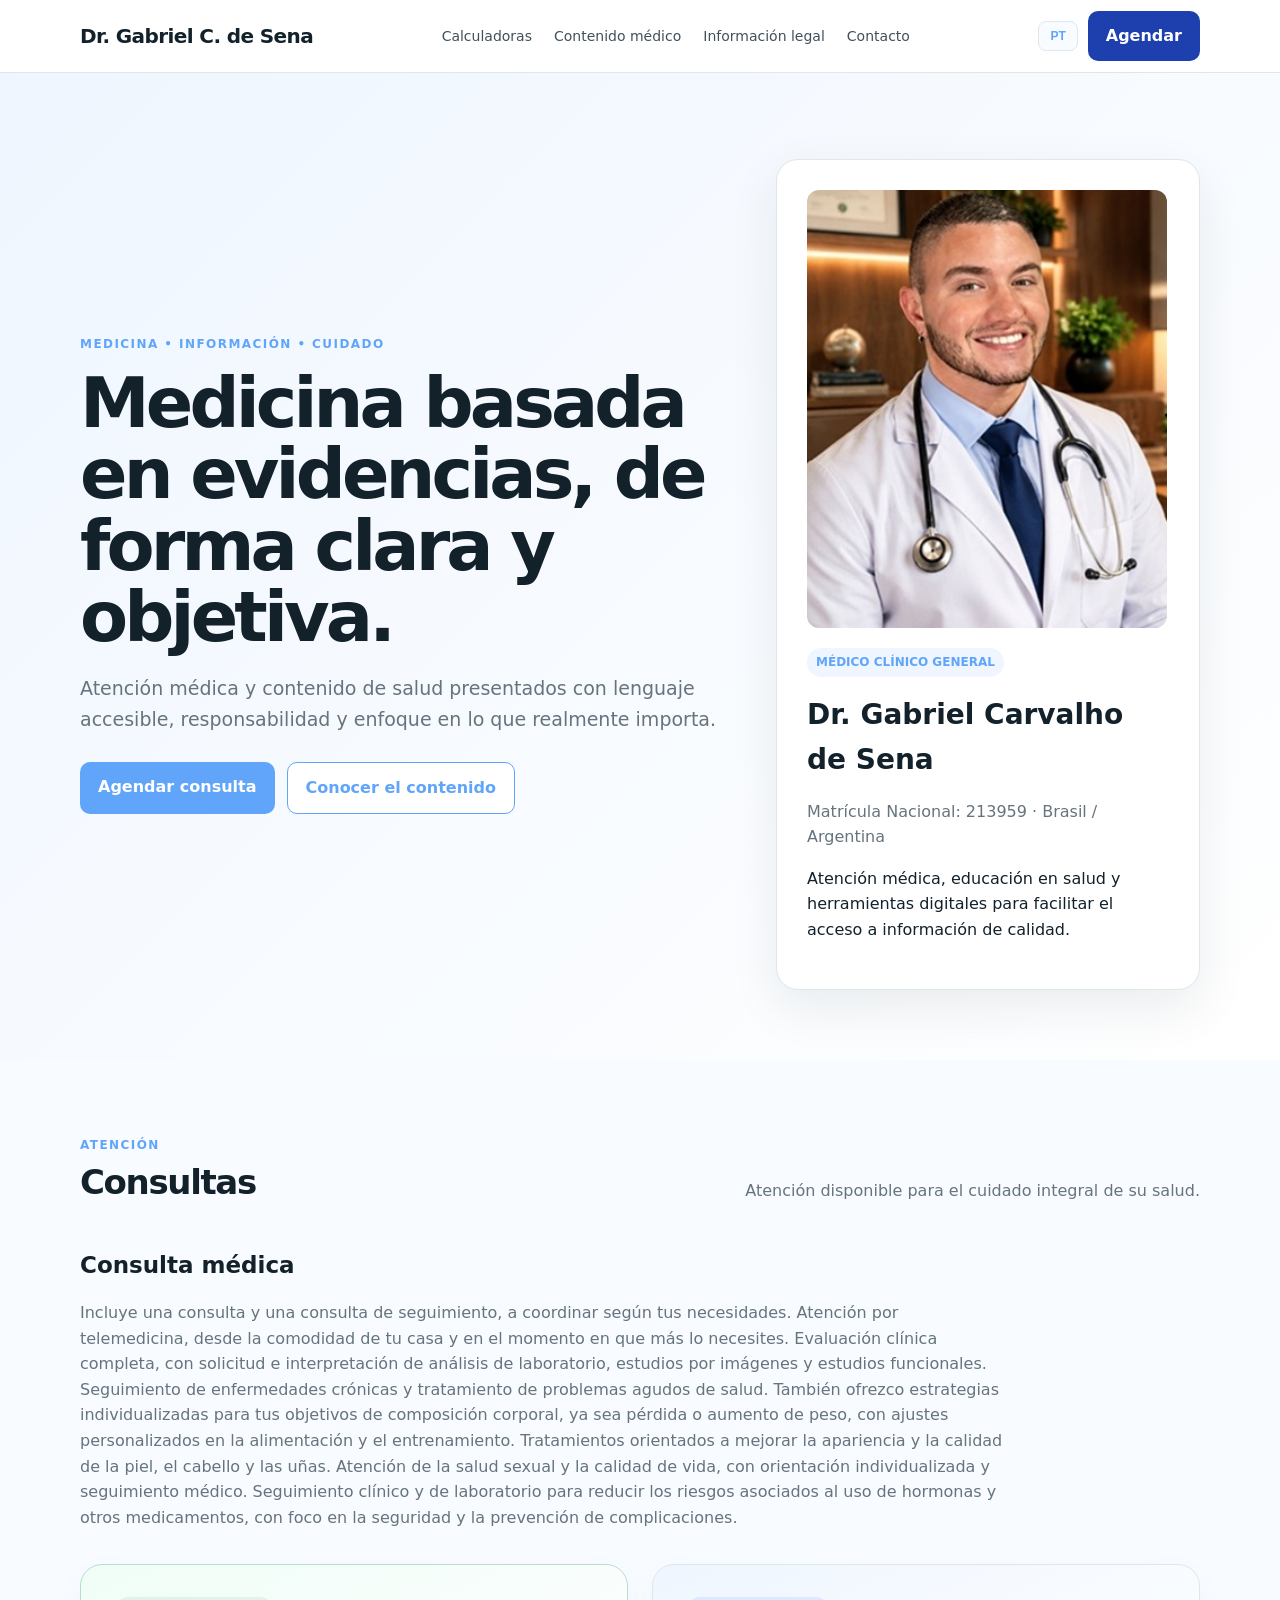
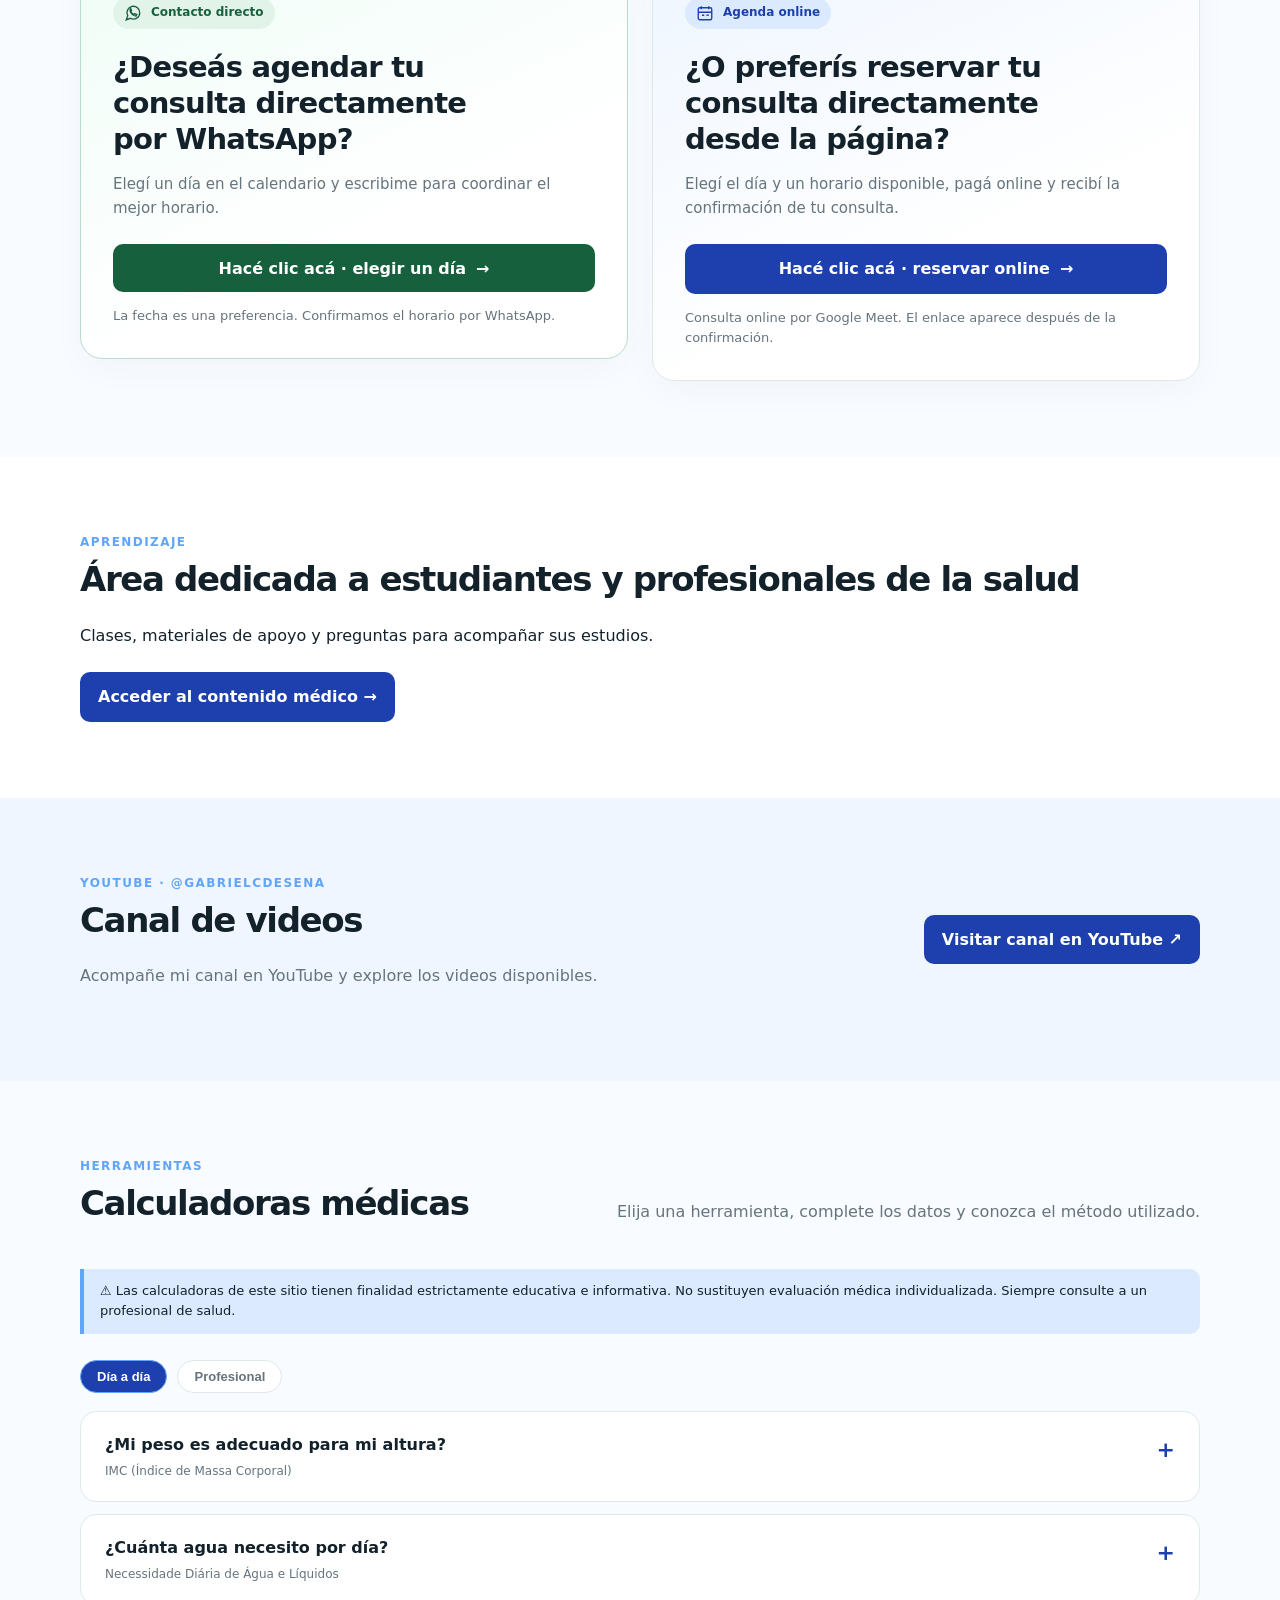
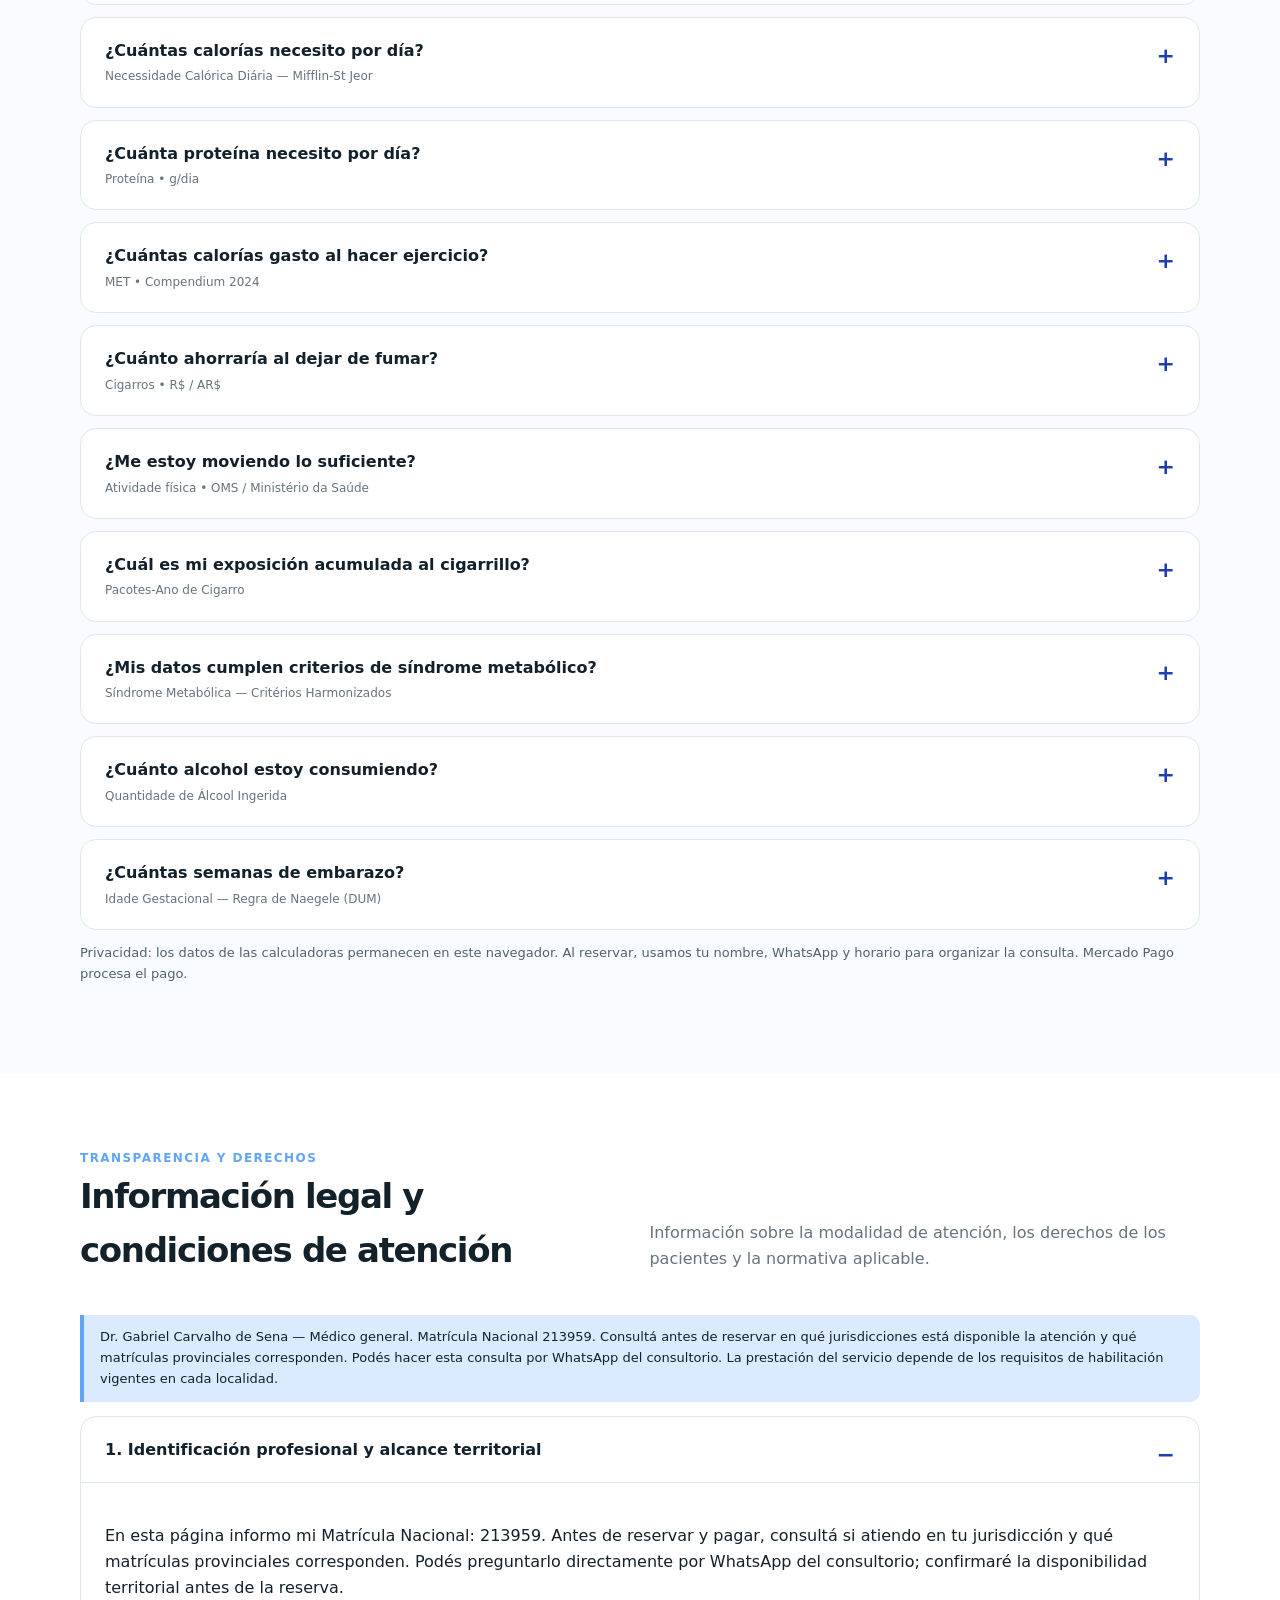
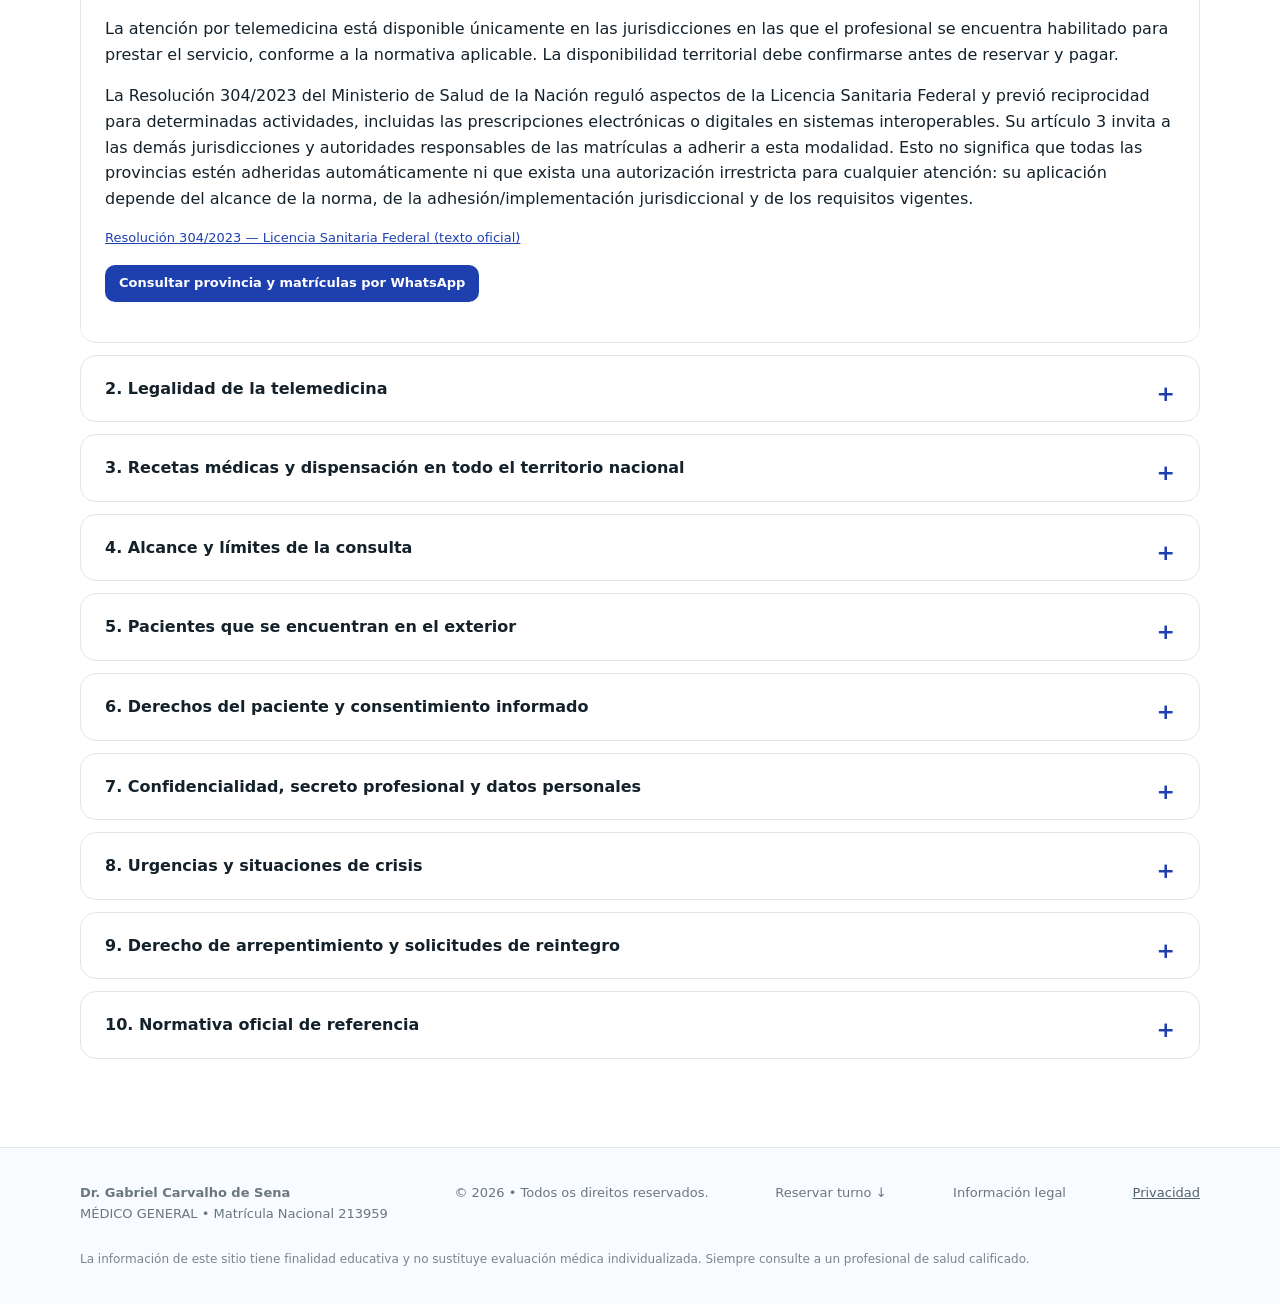
==== commit 41377940: "Add files via upload" ====
--- a/index.html
+++ b/index.html
@@ -493,13 +493,16 @@
       </div>
       <p data-pt="Informações sobre a modalidade de atendimento, os direitos dos pacientes e as normas aplicáveis." data-es="Información sobre la modalidad de atención, los derechos de los pacientes y la normativa aplicable.">Informações sobre a modalidade de atendimento, os direitos dos pacientes e as normas aplicáveis.</p>
     </div>
-    <div class="alert-info" data-pt="Dr. Gabriel Carvalho de Sena — Médico geral. Matrícula Nacional 213959. As matrículas provinciais aplicáveis são informadas ao paciente durante a consulta, conforme a jurisdição. A prestação do serviço depende dos requisitos de habilitação vigentes em cada localidade." data-es="Dr. Gabriel Carvalho de Sena — Médico general. Matrícula Nacional 213959. Las matrículas provinciales aplicables se informan al paciente durante la consulta, según la jurisdicción. La prestación del servicio depende de los requisitos de habilitación vigentes en cada localidad.">Dr. Gabriel Carvalho de Sena — Médico general. Matrícula Nacional 213959. Las matrículas provinciales aplicables se informan al paciente durante la consulta, según la jurisdicción. La prestación del servicio depende de los requisitos de habilitación vigentes en cada localidad.</div>
+    <div class="alert-info" data-pt="Dr. Gabriel Carvalho de Sena — Médico geral. Matrícula Nacional 213959. Consulte antes de agendar em qual jurisdição o atendimento está disponível e quais matrículas provinciais se aplicam. Pode fazer essa consulta pelo WhatsApp do consultório. A prestação do serviço depende dos requisitos de habilitação vigentes em cada localidade." data-es="Dr. Gabriel Carvalho de Sena — Médico general. Matrícula Nacional 213959. Consultá antes de reservar en qué jurisdicciones está disponible la atención y qué matrículas provinciales corresponden. Podés hacer esta consulta por WhatsApp del consultorio. La prestación del servicio depende de los requisitos de habilitación vigentes en cada localidad.">Dr. Gabriel Carvalho de Sena — Médico general. Matrícula Nacional 213959. Consultá antes de reservar en qué jurisdicciones está disponible la atención y qué matrículas provinciales corresponden. Podés hacer esta consulta por WhatsApp del consultorio. La prestación del servicio depende de los requisitos de habilitación vigentes en cada localidad.</div>
 
     <details class="calculator" open>
       <summary><span data-pt="1. Identificação profissional e alcance territorial" data-es="1. Identificación profesional y alcance territorial">1. Identificação profissional e alcance territorial</span></summary>
       <div class="calc-card">
-        <p data-pt="Nesta página é informada minha Matrícula Nacional: 213959. Os dados correspondentes às minhas matrículas provinciais aplicáveis são fornecidos ao paciente durante a consulta, de acordo com a jurisdição em que o atendimento é prestado." data-es="En esta página se informa mi Matrícula Nacional: 213959. Los datos correspondientes a mis matrículas provinciales aplicables se facilitan al paciente durante la consulta, según la jurisdicción en la que se presta la atención.">En esta página se informa mi Matrícula Nacional: 213959. Los datos correspondientes a mis matrículas provinciales aplicables se facilitan al paciente durante la consulta, según la jurisdicción en la que se presta la atención.</p>
+        <p data-pt="Nesta página informo minha Matrícula Nacional: 213959. Antes de agendar e pagar, consulte se atendo na sua jurisdição e quais matrículas provinciais são aplicáveis. Você pode perguntar diretamente pelo WhatsApp do consultório; confirmarei a disponibilidade territorial antes da reserva." data-es="En esta página informo mi Matrícula Nacional: 213959. Antes de reservar y pagar, consultá si atiendo en tu jurisdicción y qué matrículas provinciales corresponden. Podés preguntarlo directamente por WhatsApp del consultorio; confirmaré la disponibilidad territorial antes de la reserva.">En esta página informo mi Matrícula Nacional: 213959. Antes de reservar y pagar, consultá si atiendo en tu jurisdicción y qué matrículas provinciales corresponden. Podés preguntarlo directamente por WhatsApp del consultorio; confirmaré la disponibilidad territorial antes de la reserva.</p>
         <p data-pt="O atendimento por telemedicina está disponível apenas nas jurisdições em que o profissional esteja habilitado para prestar o serviço, conforme as normas aplicáveis. A disponibilidade territorial deve ser confirmada antes da reserva e do pagamento." data-es="La atención por telemedicina está disponible únicamente en las jurisdicciones en las que el profesional se encuentra habilitado para prestar el servicio, conforme a la normativa aplicable. La disponibilidad territorial debe confirmarse antes de reservar y pagar.">La atención por telemedicina está disponible únicamente en las jurisdicciones en las que el profesional se encuentra habilitado para prestar el servicio, conforme a la normativa aplicable. La disponibilidad territorial debe confirmarse antes de reservar y pagar.</p>
+        <p data-pt="A Resolução 304/2023 do Ministério da Saúde da Nação regulamentou aspectos da Licença Sanitária Federal e previu reciprocidade para determinadas atividades, incluindo prescrições eletrônicas ou digitais em sistemas interoperáveis. Seu artigo 3º convida as demais jurisdições e autoridades responsáveis pelas matrículas a aderirem a essa modalidade. Isso não significa adesão automática de todas as províncias nem autorização irrestrita para qualquer atendimento: a aplicação depende do alcance da norma, da adesão/implementação jurisdicional e dos requisitos vigentes." data-es="La Resolución 304/2023 del Ministerio de Salud de la Nación reguló aspectos de la Licencia Sanitaria Federal y previó reciprocidad para determinadas actividades, incluidas las prescripciones electrónicas o digitales en sistemas interoperables. Su artículo 3 invita a las demás jurisdicciones y autoridades responsables de las matrículas a adherir a esta modalidad. Esto no significa que todas las provincias estén adheridas automáticamente ni que exista una autorización irrestricta para cualquier atención: su aplicación depende del alcance de la norma, de la adhesión/implementación jurisdiccional y de los requisitos vigentes.">La Resolución 304/2023 del Ministerio de Salud de la Nación reguló aspectos de la Licencia Sanitaria Federal y previó reciprocidad para determinadas actividades, incluidas las prescripciones electrónicas o digitales en sistemas interoperables. Su artículo 3 invita a las demás jurisdicciones y autoridades responsables de las matrículas a adherir a esta modalidad. Esto no significa que todas las provincias estén adheridas automáticamente ni que exista una autorización irrestricta para cualquier atención: su aplicación depende del alcance de la norma, de la adhesión/implementación jurisdiccional y de los requisitos vigentes.</p>
+        <p class="calc-ref"><a href="https://www.argentina.gob.ar/normativa/nacional/resoluci%C3%B3n-304-2023-380015/texto" target="_blank" rel="noopener noreferrer" data-pt="Resolução 304/2023 — Licença Sanitária Federal (texto oficial)" data-es="Resolución 304/2023 — Licencia Sanitaria Federal (texto oficial)">Resolución 304/2023 — Licencia Sanitaria Federal (texto oficial)</a></p>
+        <p><a class="btn small" href="https://wa.me/5493756528947?text=Hola%2C%20quisiera%20consultar%20si%20la%20atenci%C3%B3n%20est%C3%A1%20disponible%20en%20mi%20provincia%20y%20qu%C3%A9%20matr%C3%ADculas%20provinciales%20corresponden" target="_blank" rel="noopener noreferrer" data-pt="Consultar província e matrículas pelo WhatsApp" data-es="Consultar provincia y matrículas por WhatsApp">Consultar provincia y matrículas por WhatsApp</a></p>
       </div>
     </details>
 
@@ -582,6 +585,7 @@
       <div class="calc-card">
         <ul>
           <li><a href="https://www.argentina.gob.ar/normativa/nacional/19429/actualizacion" target="_blank" rel="noopener noreferrer">Ley 17.132 — Ejercicio de la medicina</a></li>
+          <li><a href="https://www.argentina.gob.ar/normativa/nacional/resoluci%C3%B3n-304-2023-380015/texto" target="_blank" rel="noopener noreferrer">Resolución 304/2023 — Licencia Sanitaria Federal y reciprocidad interjurisdiccional</a></li>
           <li><a href="https://www.argentina.gob.ar/normativa/nacional/ley-27553-340919/actualizacion" target="_blank" rel="noopener noreferrer">Ley 27.553 — Recetas electrónicas o digitales y teleasistencia</a></li>
           <li><a href="https://www.argentina.gob.ar/normativa/nacional/ley-26529-160432/actualizacion" target="_blank" rel="noopener noreferrer">Ley 26.529 — Derechos del paciente</a></li>
           <li><a href="https://www.argentina.gob.ar/normativa/nacional/ley-25326-64790/actualizacion" target="_blank" rel="noopener noreferrer">Ley 25.326 — Protección de datos personales</a></li>
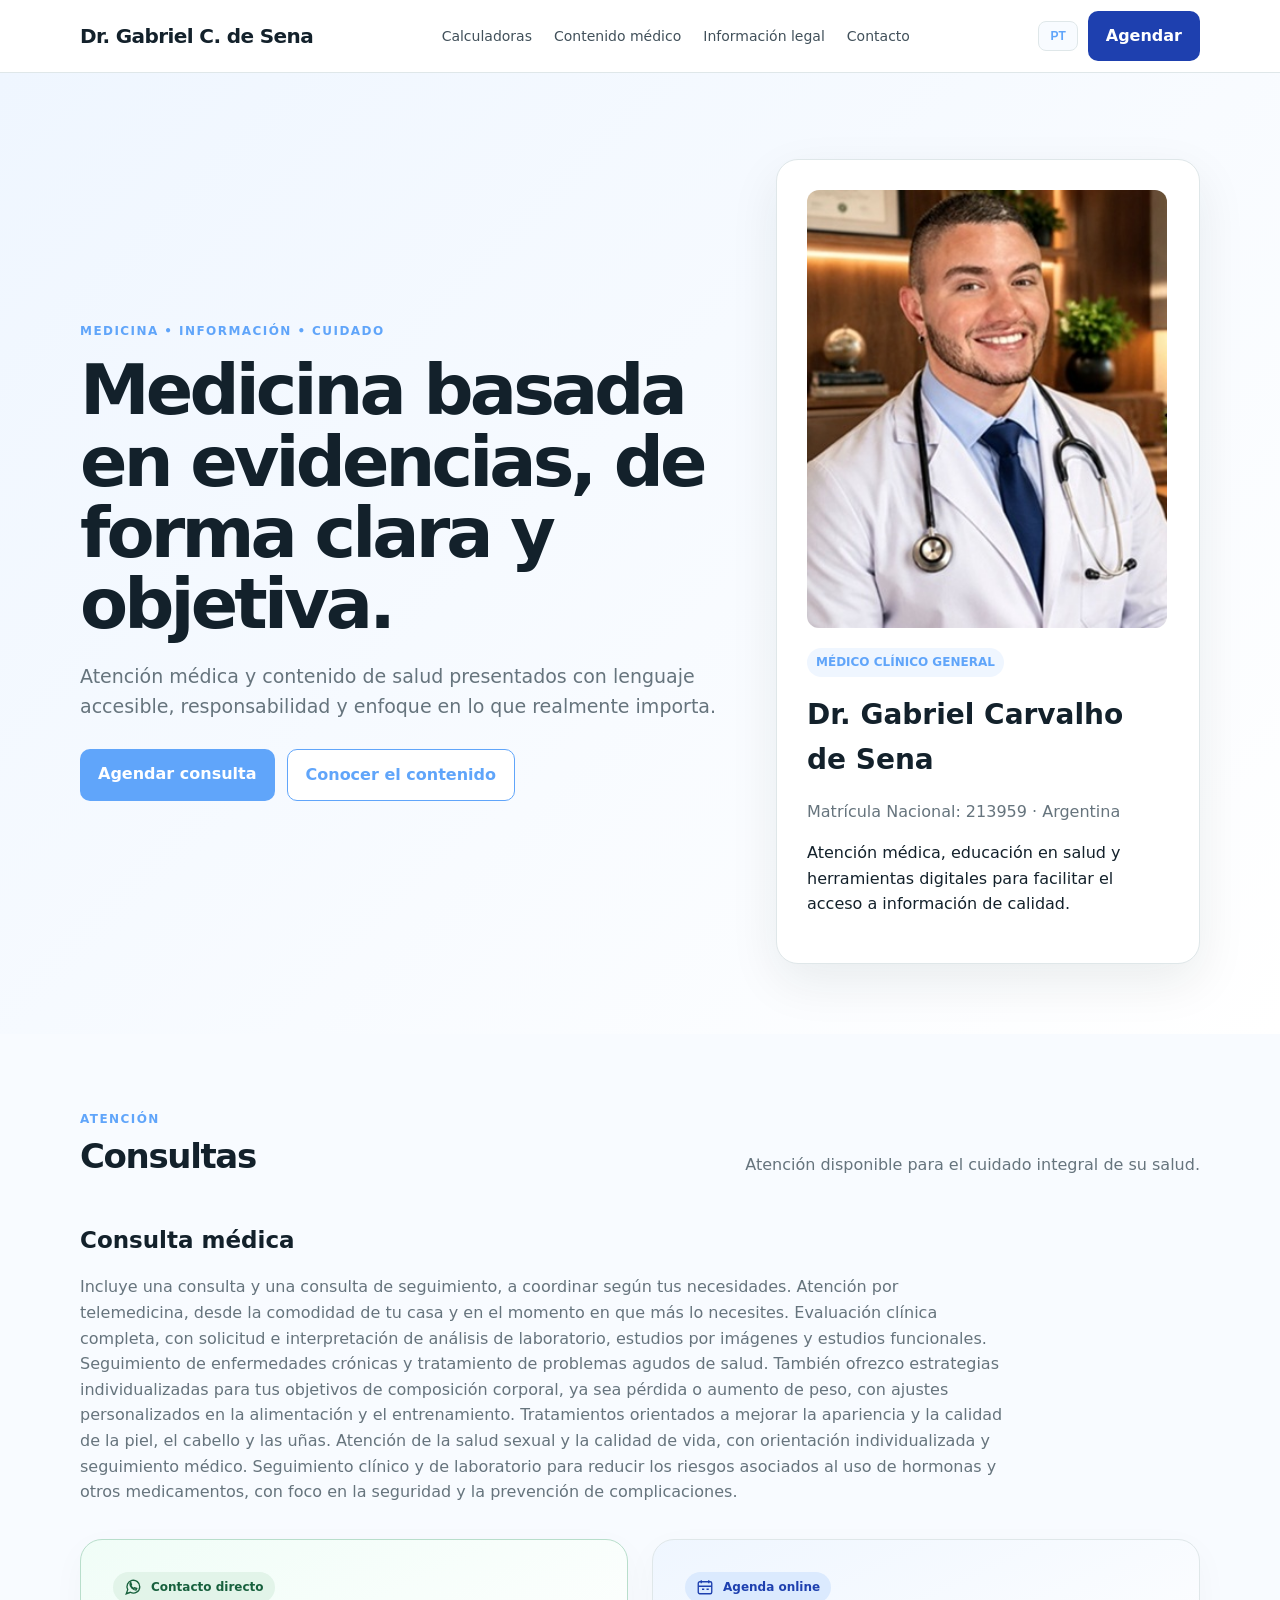
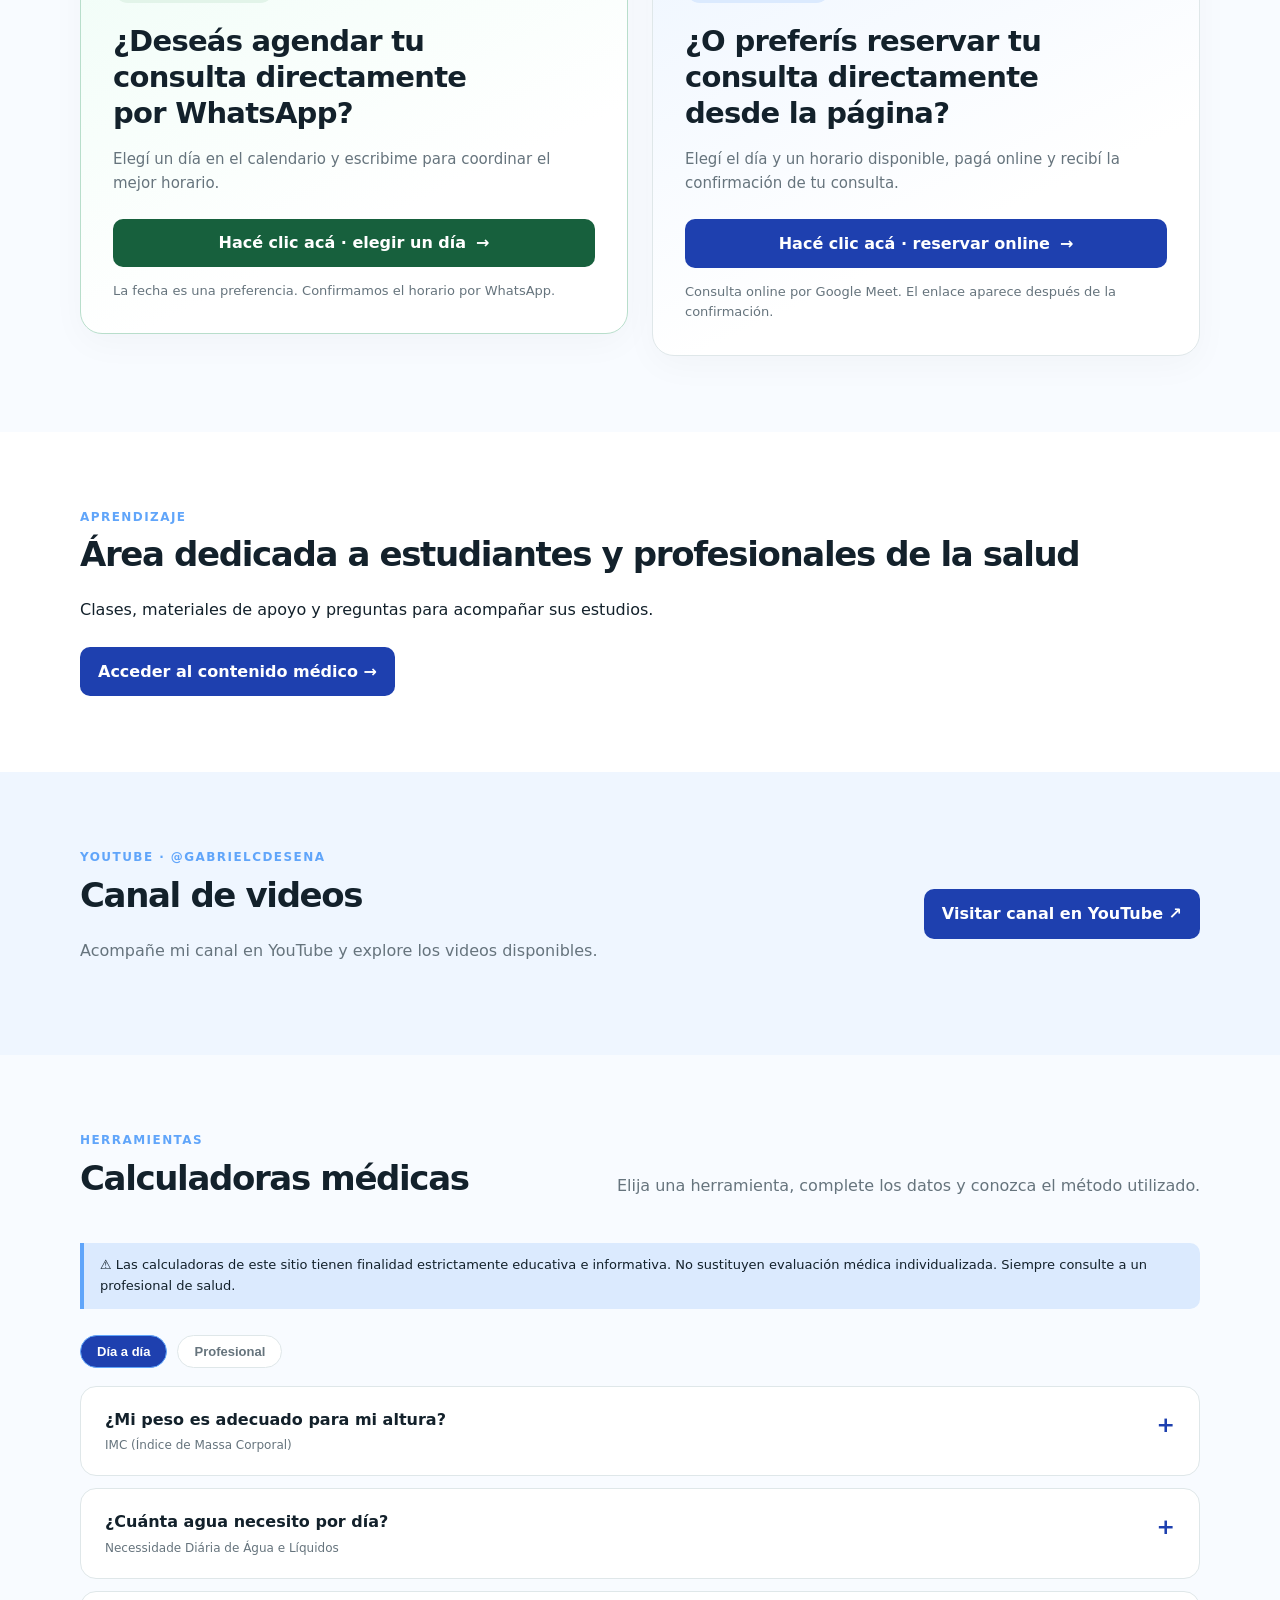
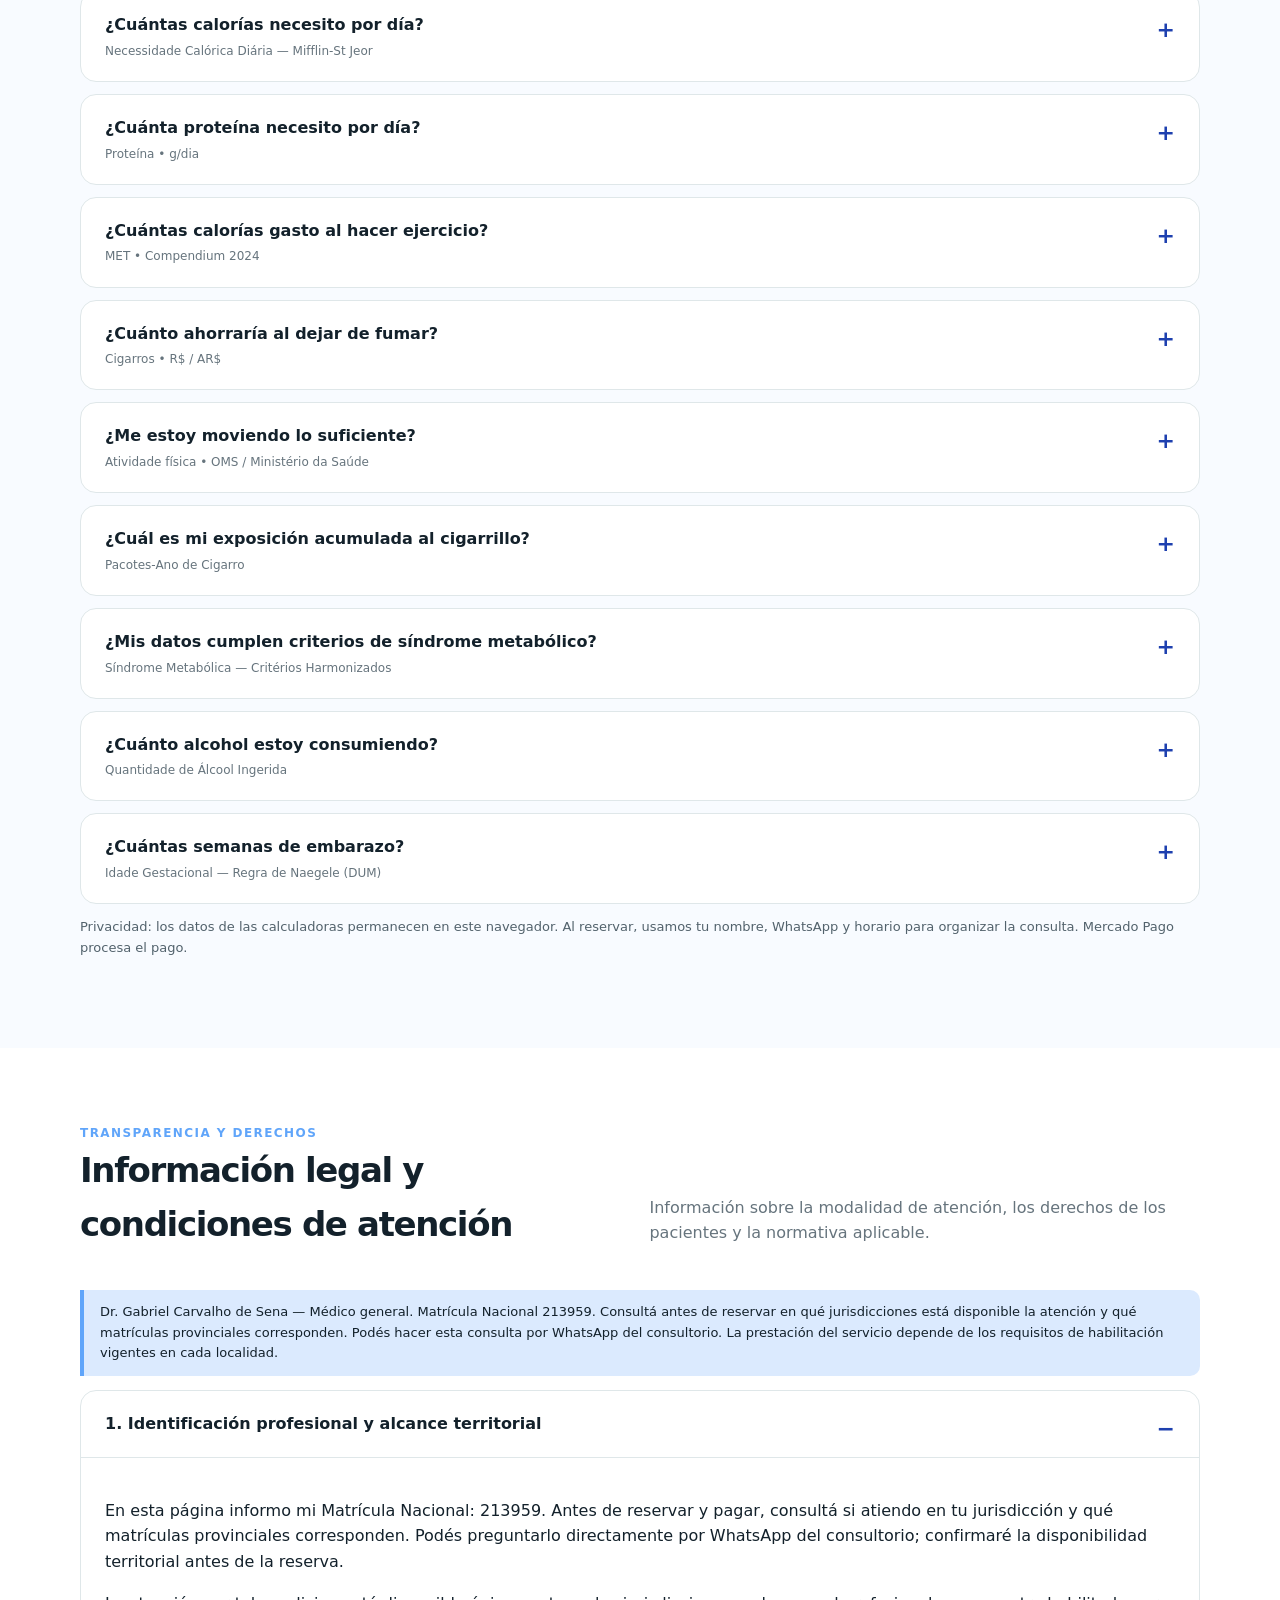
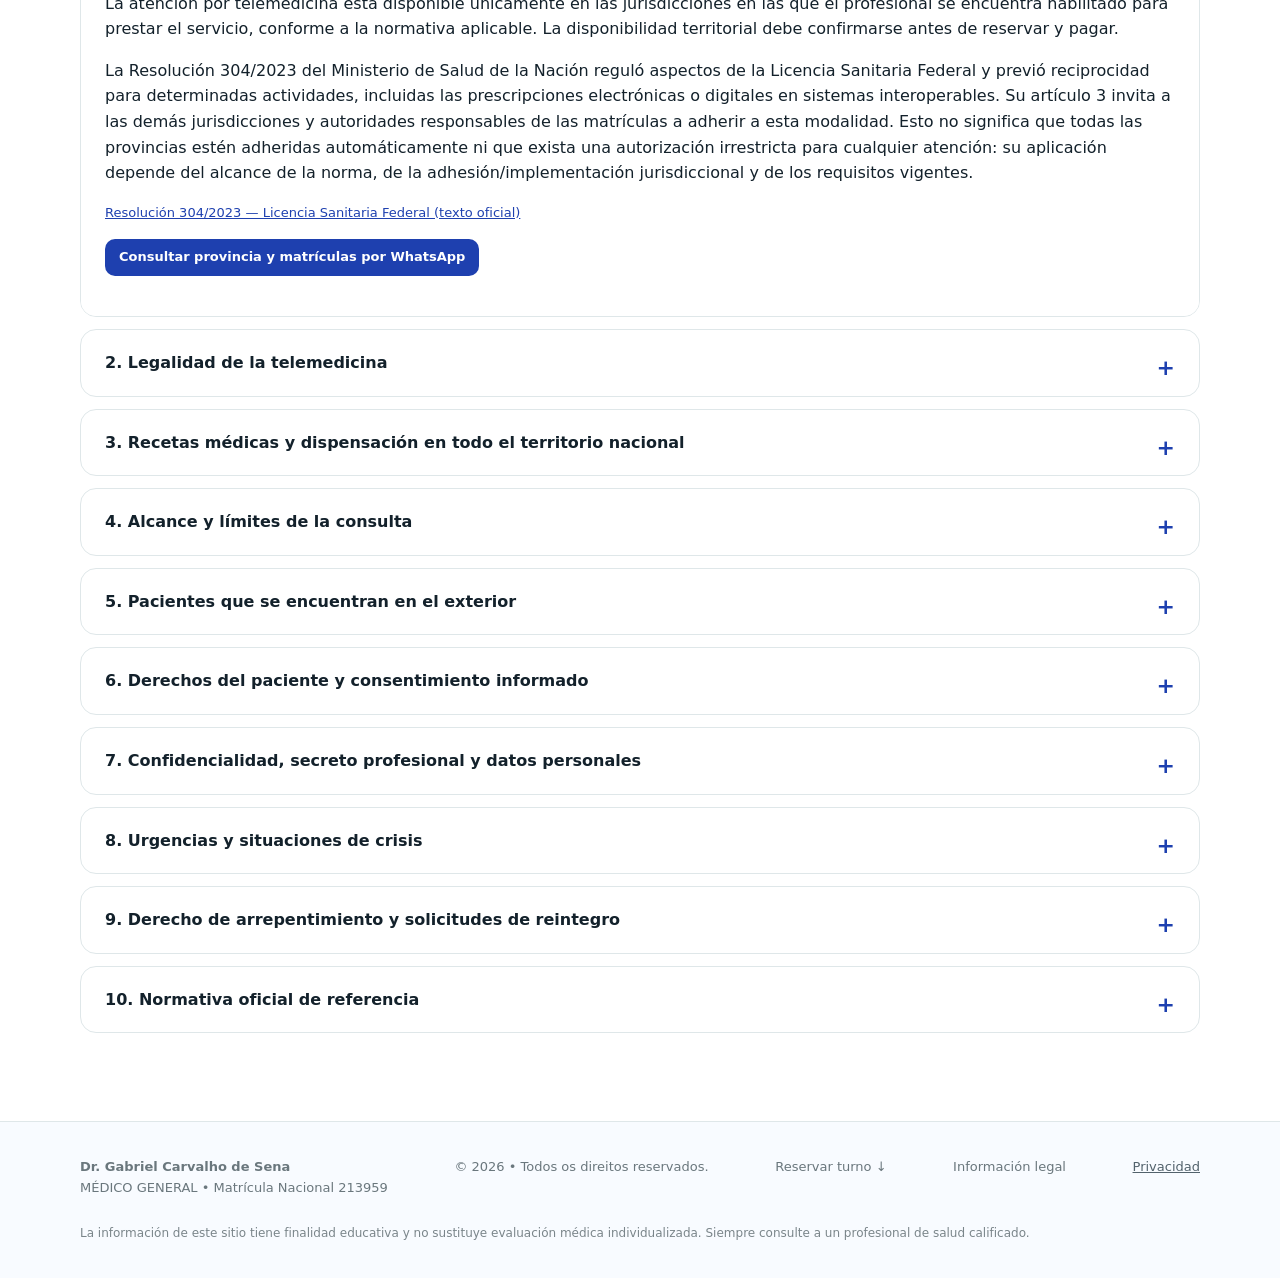
==== commit c3fc12cc: "Update index.html" ====
--- a/index.html
+++ b/index.html
@@ -86,7 +86,7 @@
       <img class="avatar" src="Imagens/foto.perfil.jpeg" alt="Dr. Gabriel De Sena" decoding="async" fetchpriority="high">
       <span class="badge" data-pt="MÉDICO CLÍNICO GERAL" data-es="MÉDICO CLÍNICO GENERAL">MÉDICO CLÍNICO GERAL</span>
       <h3 style="font-size:28px;margin-top:16px">Dr. Gabriel Carvalho de Sena</h3>
-      <p style="color:var(--muted)" data-pt="Matrícula Nacional: 213959 · Brasil / Argentina" data-es="Matrícula Nacional: 213959 · Brasil / Argentina">Matrícula Nacional: 213959 · Brasil / Argentina</p>
+      <p style="color:var(--muted)" data-pt="Matrícula Nacional: 213959 · Argentina" data-es="Matrícula Nacional: 213959 · Argentina">Matrícula Nacional: 213959 · Argentina</p>
       <p data-pt="Atendimento médico, educação em saúde e ferramentas digitais para facilitar o acesso à informação de qualidade." data-es="Atención médica, educación en salud y herramientas digitales para facilitar el acceso a información de calidad.">Atendimento médico, educação em saúde e ferramentas digitais para facilitar o acesso à informação de qualidade.</p>
     </div>
   </div>
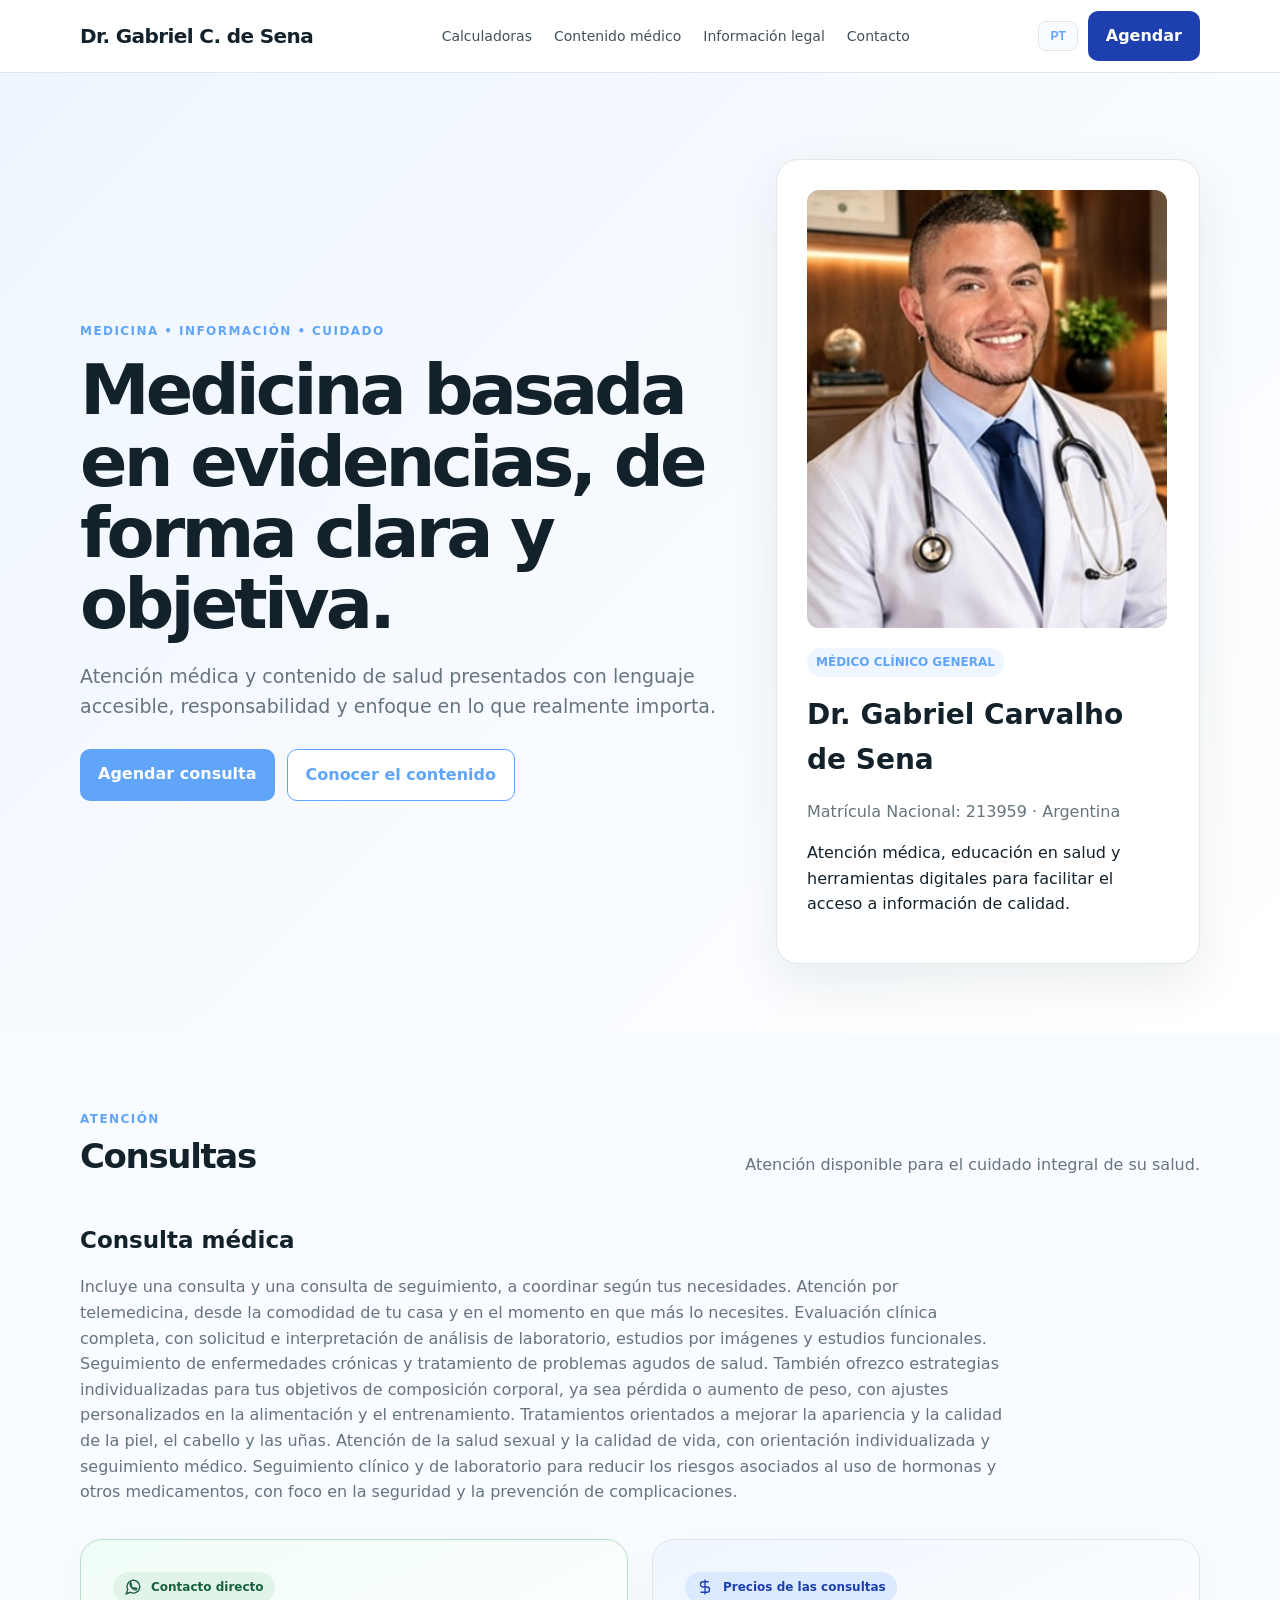
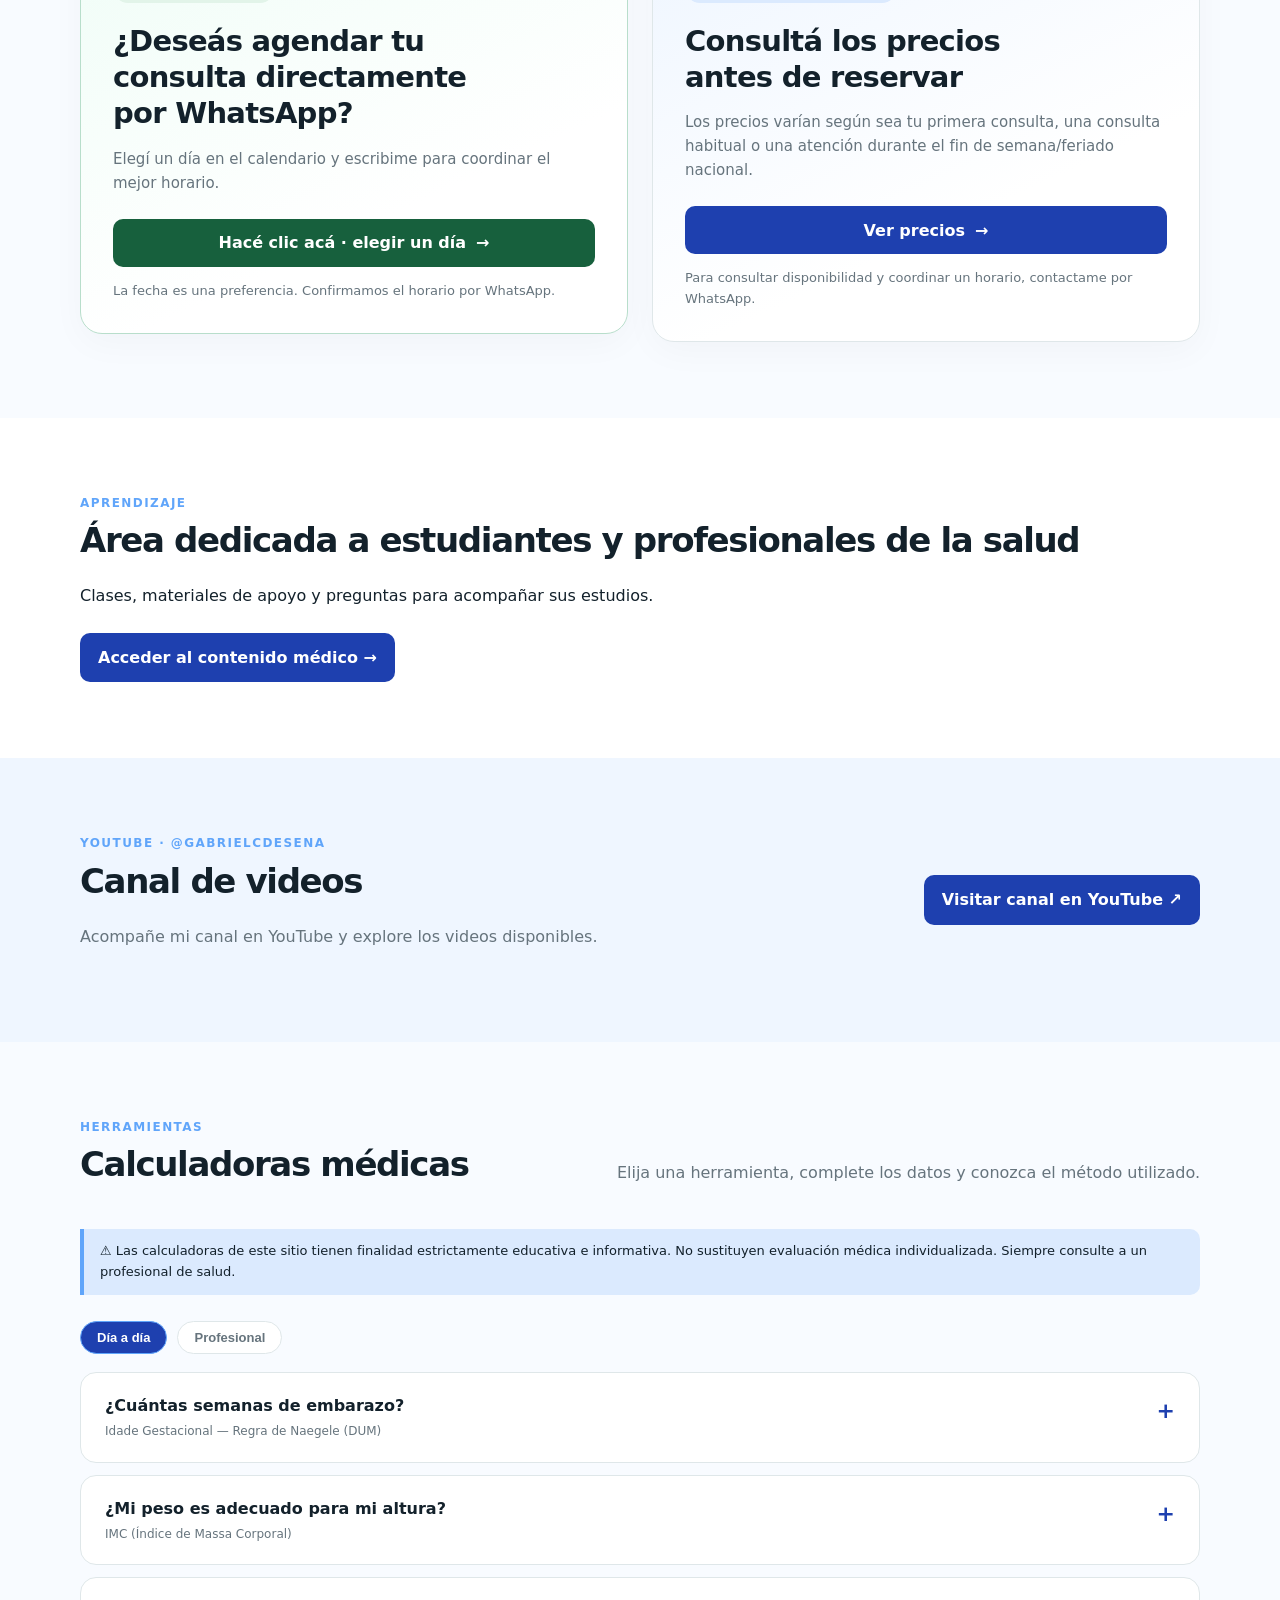
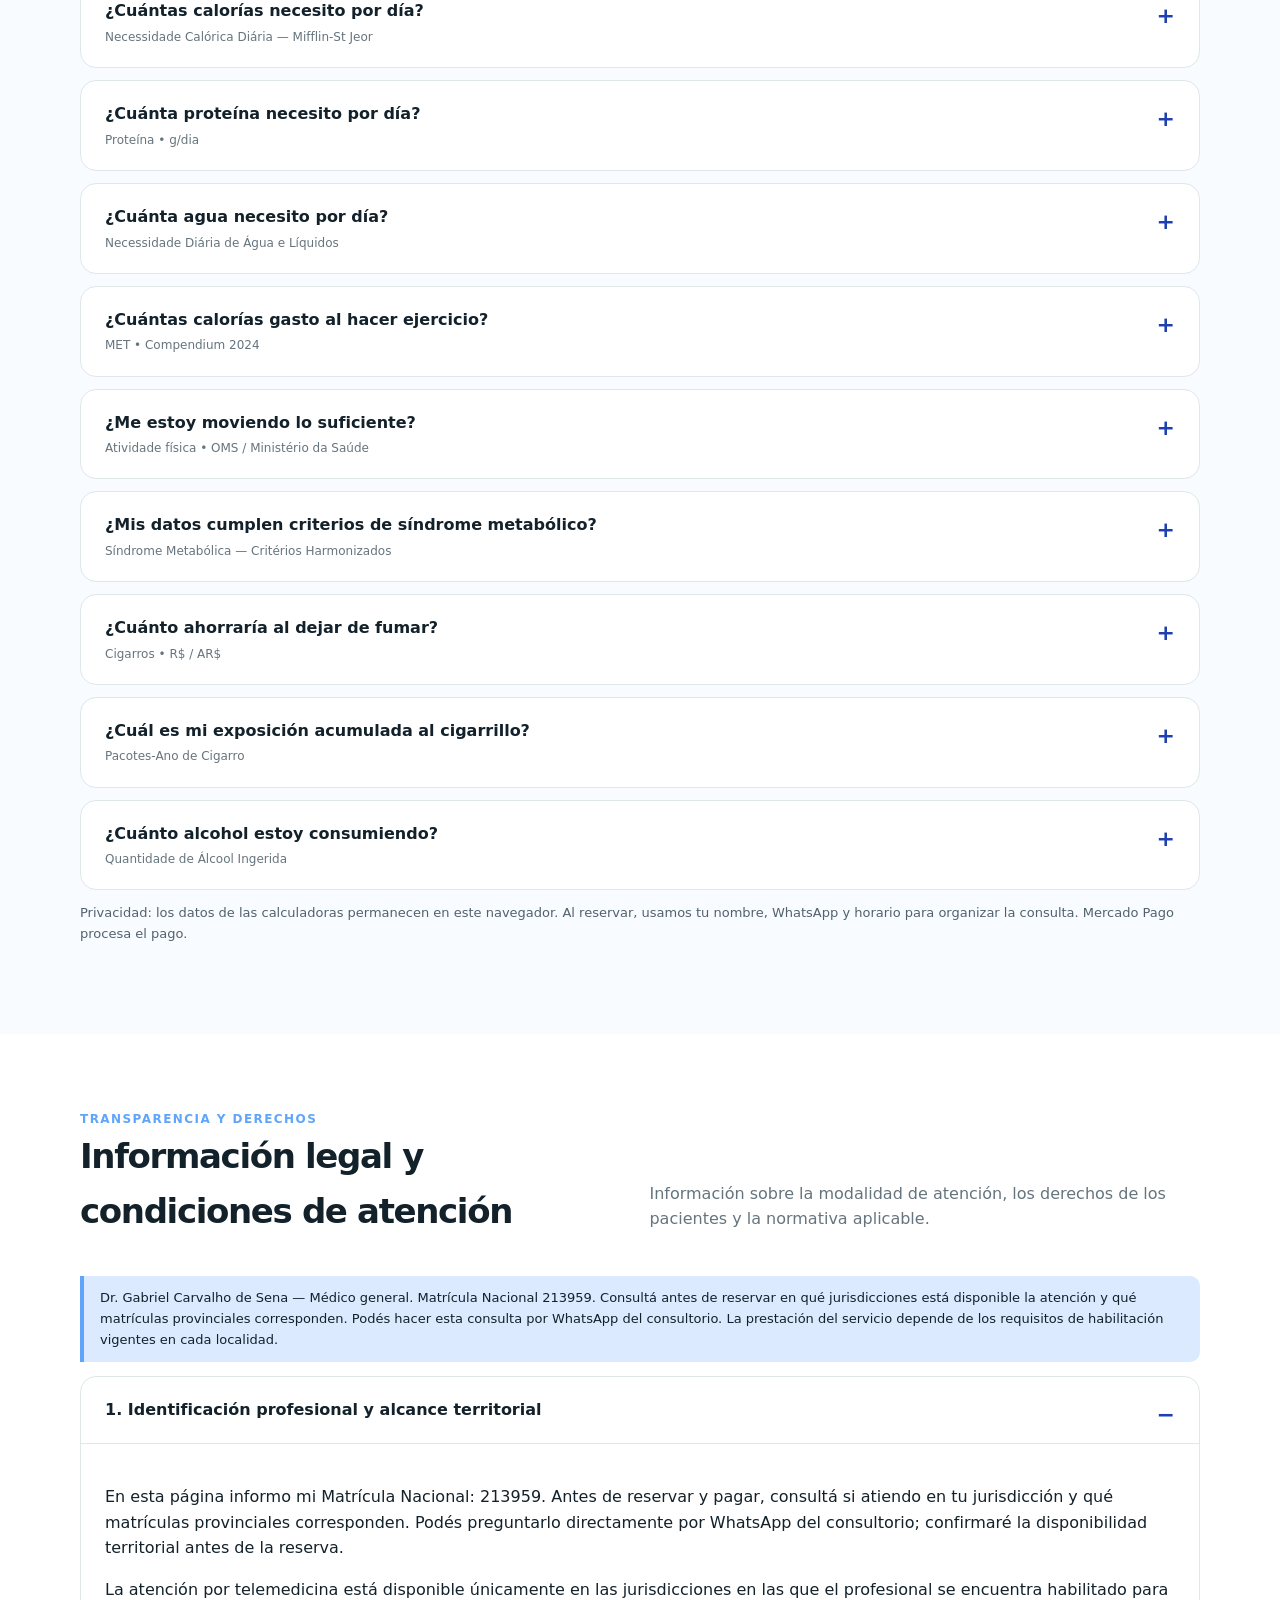
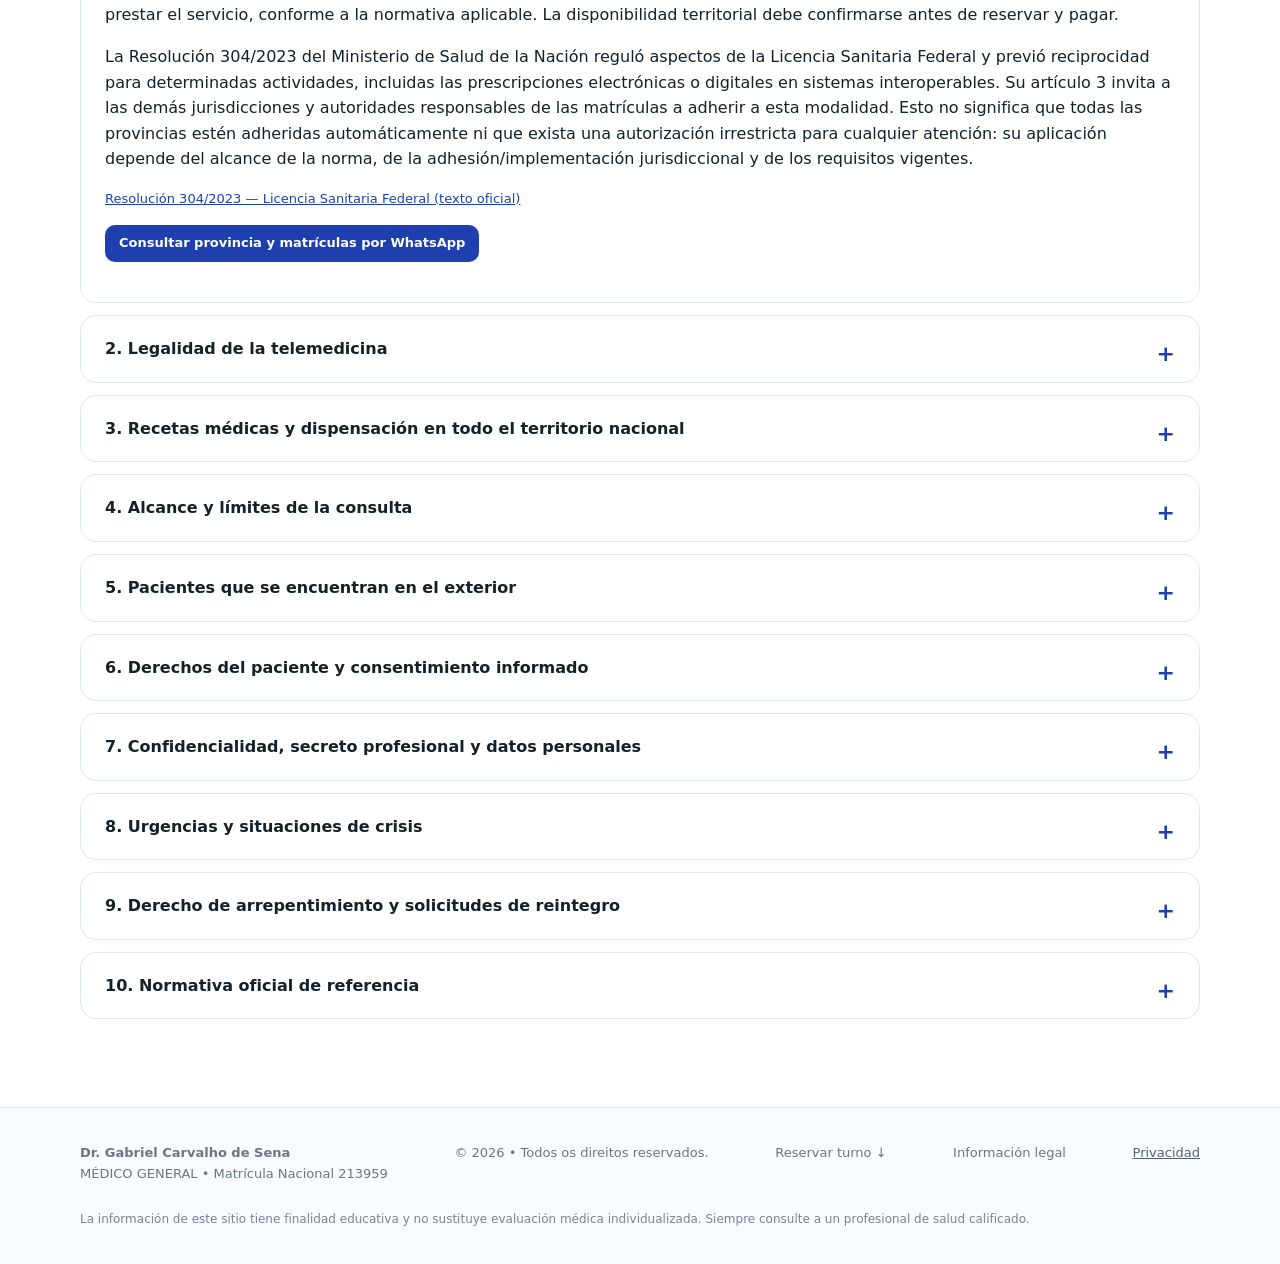
==== commit 5a0149c3: "Add files via upload" ====
--- a/index.html
+++ b/index.html
@@ -138,15 +138,20 @@
         <p class="booking-note" data-pt="A data é uma preferência. Confirmamos o horário pelo WhatsApp." data-es="La fecha es una preferencia. Confirmamos el horario por WhatsApp.">A data é uma preferência. Confirmamos o horário pelo WhatsApp.</p>
         <noscript><a class="booking-fallback" href="https://wa.me/5493756528947" target="_blank" rel="noopener noreferrer">Falar pelo WhatsApp / Escribir por WhatsApp →</a></noscript>
       </article>
-      <article class="booking-card online" aria-labelledby="online-title">
+      <article class="booking-card online" aria-labelledby="prices-title">
         <div class="booking-label">
-          <svg class="booking-symbol" viewBox="0 0 24 24" aria-hidden="true"><rect x="3" y="5" width="18" height="16" rx="2"/><path d="M7 3v4m10-4v4M3 11h18m-13 4h3m3 0h3"/></svg>
-          <span data-pt="Agenda online" data-es="Agenda online">Agenda online</span>
+          <svg class="booking-symbol" viewBox="0 0 24 24" aria-hidden="true"><path d="M12 2v20M17 5H9.5a3.5 3.5 0 0 0 0 7h5a3.5 3.5 0 0 1 0 7H6"/></svg>
+          <span data-pt="Valores das consultas" data-es="Precios de las consultas">Valores das consultas</span>
         </div>
-        <h3 id="online-title" data-pt="Ou deseja marcar sua consulta diretamente pela página?" data-es="¿O preferís reservar tu consulta directamente desde la página?">Ou deseja marcar sua consulta diretamente pela página?</h3>
-        <p data-pt="Escolha o dia e um horário disponível, pague online e receba a confirmação da sua consulta." data-es="Elegí el día y un horario disponible, pagá online y recibí la confirmación de tu consulta.">Escolha o dia e um horário disponível, pague online e receba a confirmação da sua consulta.</p>
-        <a class="btn" id="online-booking" href="agendar.html?lang=es"><span data-pt="Clique aqui · agendar online" data-es="Hacé clic acá · reservar online">Clique aqui · agendar online</span><span aria-hidden="true">→</span></a>
-        <p class="booking-note" data-pt="Consulta online pelo Google Meet. O link aparece após a confirmação." data-es="Consulta online por Google Meet. El enlace aparece después de la confirmación.">Consulta online pelo Google Meet. O link aparece após a confirmação.</p>
+        <h3 id="prices-title" data-pt="Consulte os valores antes de agendar" data-es="Consultá los precios antes de reservar">Consulte os valores antes de agendar</h3>
+        <p data-pt="Os valores variam conforme seja sua primeira consulta, uma consulta habitual ou um atendimento em fim de semana/feriado nacional." data-es="Los precios varían según sea tu primera consulta, una consulta habitual o una atención durante el fin de semana/feriado nacional.">Os valores variam conforme seja sua primeira consulta, uma consulta habitual ou um atendimento em fim de semana/feriado nacional.</p>
+        <button class="btn" id="prices-toggle" type="button" aria-expanded="false" aria-controls="consultation-prices"><span data-pt="Ver preços" data-es="Ver precios">Ver preços</span><span aria-hidden="true">→</span></button>
+        <div id="consultation-prices" class="day-picker" hidden>
+          <div class="price-line"><strong data-pt="Promoção — primeira consulta" data-es="Promoción — primera consulta">Promoção — primeira consulta</strong><span data-pt="ARS 25.000" data-es="ARS 25.000">ARS 25.000</span></div>
+          <div class="price-line"><strong data-pt="Consultas seguintes" data-es="Consultas siguientes">Consultas seguintes</strong><span>ARS 32.000</span></div>
+          <div class="price-line"><strong data-pt="Fins de semana e feriados nacionais" data-es="Fines de semana y feriados nacionales">Fins de semana e feriados nacionais</strong><span>ARS 40.000</span></div>
+        </div>
+        <p class="booking-note" data-pt="Para consultar disponibilidade e combinar um horário, entre em contato pelo WhatsApp." data-es="Para consultar disponibilidad y coordinar un horario, contactame por WhatsApp.">Para consultar disponibilidade e combinar um horário, entre em contato pelo WhatsApp.</p>
       </article>
     </div>
 </div></section>
@@ -166,7 +171,16 @@
     
 
     <!-- IMC -->
-    <div class="audiences" role="group" aria-label="Calculadoras"><button type="button" class="tab-btn active" data-audience="daily" aria-pressed="true" data-pt="Dia a dia" data-es="Día a día">Dia a dia</button><button type="button" class="tab-btn" data-audience="pro" aria-pressed="false" data-pt="Profissional" data-es="Profesional">Profissional</button></div><details id="tab-imc" class="calculator" data-audience="daily"><summary><span data-pt="Meu peso está adequado para minha altura?" data-es="¿Mi peso es adecuado para mi altura?">Meu peso está adequado para minha altura?</span><small data-pt="IMC (Índice de Massa Corporal)" data-es="IMC (Índice de Massa Corporal)">IMC (Índice de Massa Corporal)</small></summary><div class="calc-card"><p class="error" role="alert"></p>
+    <div class="audiences" role="group" aria-label="Calculadoras"><button type="button" class="tab-btn active" data-audience="daily" aria-pressed="true" data-pt="Dia a dia" data-es="Día a día">Dia a dia</button><button type="button" class="tab-btn" data-audience="pro" aria-pressed="false" data-pt="Profissional" data-es="Profesional">Profissional</button></div>    <details id="tab-ig" class="calculator" data-audience="daily"><summary><span data-pt="Quantas semanas de gravidez?" data-es="¿Cuántas semanas de embarazo?">Quantas semanas de gravidez?</span><small data-pt="Idade Gestacional — Regra de Naegele (DUM)" data-es="Idade Gestacional — Regra de Naegele (DUM)">Idade Gestacional — Regra de Naegele (DUM)</small></summary><div class="calc-card"><p class="error" role="alert"></p>
+        
+        <label data-pt="Data da última menstruação (DUM)" data-es="Fecha de la última menstruación (FUM)" for="ig-dum">Data da última menstruação (DUM)</label>
+        <input type="date" id="ig-dum" required="">
+        <button class="btn small" onclick="calcIG()" style="margin-top:12px" data-pt="Calcular" data-es="Calcular">Calcular</button>
+        <div id="ig-res" class="calc-result hidden" role="status" aria-live="polite"></div>
+        
+      <div class="reference-box"><p data-pt="Idade gestacional = dias completos desde o primeiro dia da última menstruação ÷ 7. Data provável do parto = DUM + 280 dias. Pressupõe ciclo de 28 dias; ciclos irregulares, reprodução assistida e ultrassom de primeiro trimestre podem mudar a datação. Não confirma gravidez." data-es="Edad gestacional = días completos desde el primer día de la última menstruación ÷ 7. Fecha probable de parto = FUM + 280 días. Supone ciclo de 28 días; ciclos irregulares, reproducción asistida y ecografía del primer trimestre pueden cambiar la datación. No confirma embarazo." class="calc-ref">Idade gestacional = dias completos desde o primeiro dia da última menstruação ÷ 7. Data provável do parto = DUM + 280 dias. Pressupõe ciclo de 28 dias; ciclos irregulares, reprodução assistida e ultrassom de primeiro trimestre podem mudar a datação. Não confirma gravidez.</p><p class="calc-ref"><span data-pt="Referências: " data-es="Referencias: ">Referências: </span><a href="https://www.acog.org/clinical/clinical-guidance/committee-opinion/articles/2017/05/methods-for-estimating-the-due-date" target="_blank" rel="noopener noreferrer">ACOG — datação gestacional</a> · </p><p data-pt="Revisão desta implementação: 18/09/2026." data-es="Revisión de esta implementación: 18/09/2026." class="calc-ref">Revisão desta implementação: 18/09/2026.</p></div><div class="tool-actions"><button data-pt="Limpar" data-es="Limpiar" class="btn secondary small" type="button" data-clear="tab-ig">Limpar</button><a data-pt="Link desta calculadora" data-es="Enlace de esta calculadora" href="#tab-ig" data-share="tab-ig">Link desta calculadora</a></div></div></details>
+
+    <details id="tab-imc" class="calculator" data-audience="daily"><summary><span data-pt="Meu peso está adequado para minha altura?" data-es="¿Mi peso es adecuado para mi altura?">Meu peso está adequado para minha altura?</span><small data-pt="IMC (Índice de Massa Corporal)" data-es="IMC (Índice de Massa Corporal)">IMC (Índice de Massa Corporal)</small></summary><div class="calc-card"><p class="error" role="alert"></p>
         
         <label data-pt="Peso (kg)" data-es="Peso (kg)" for="imc-peso">Peso (kg)</label>
         <input type="number" id="imc-peso" step="any" placeholder="Ex: 70" required="" min="20" max="350">
@@ -177,20 +191,34 @@
         
       <div class="reference-box"><p data-pt="Fórmula: IMC = peso (kg) ÷ altura² (m). Classificação de adultos: &lt;18,5 baixo peso; 18,5–24,9 faixa usual; 25–29,9 sobrepeso; ≥30 obesidade. Não avalia diretamente gordura ou músculos; não usar a classificação em crianças ou gestantes." data-es="Fórmula: IMC = peso (kg) ÷ altura² (m). Adultos: &lt;18,5 bajo peso; 18,5–24,9 rango habitual; 25–29,9 sobrepeso; ≥30 obesidad. No mide directamente grasa o músculo; no aplicar a niños o embarazadas." class="calc-ref">Fórmula: IMC = peso (kg) ÷ altura² (m). Classificação de adultos: &lt;18,5 baixo peso; 18,5–24,9 faixa usual; 25–29,9 sobrepeso; ≥30 obesidade. Não avalia diretamente gordura ou músculos; não usar a classificação em crianças ou gestantes.</p><p class="calc-ref"><span data-pt="Referências: " data-es="Referencias: ">Referências: </span><a href="https://www.who.int/news-room/fact-sheets/detail/obesity-and-overweight" target="_blank" rel="noopener noreferrer">OMS — obesidade</a> · </p><p data-pt="Revisão desta implementação: 18/09/2026." data-es="Revisión de esta implementación: 18/09/2026." class="calc-ref">Revisão desta implementação: 18/09/2026.</p></div><div class="tool-actions"><button data-pt="Limpar" data-es="Limpiar" class="btn secondary small" type="button" data-clear="tab-imc">Limpar</button><a data-pt="Link desta calculadora" data-es="Enlace de esta calculadora" href="#tab-imc" data-share="tab-imc">Link desta calculadora</a></div></div></details>
 
-    <!-- Superfície Corporal -->
-    <details id="tab-sc" class="calculator" data-audience="pro" hidden=""><summary><span data-pt="Superfície Corporal — DuBois &amp; DuBois" data-es="Superfície Corporal — DuBois &amp; DuBois">Superfície Corporal — DuBois &amp; DuBois</span><small data-pt="Superfície Corporal — DuBois &amp; DuBois" data-es="Superfície Corporal — DuBois &amp; DuBois">Superfície Corporal — DuBois &amp; DuBois</small></summary><div class="calc-card"><p class="error" role="alert"></p>
-        
-        <label data-pt="Peso (kg)" data-es="Peso (kg)" for="sc-peso">Peso (kg)</label>
-        <input type="number" id="sc-peso" step="any" placeholder="Ex: 70" required="" min="20" max="350">
-        <label data-pt="Altura (cm)" data-es="Altura (cm)" for="sc-alt">Altura (cm)</label>
-        <input type="number" id="sc-alt" placeholder="Ex: 175" required="" step="any" min="120" max="230">
-        <button class="btn small" onclick="calcSC()" style="margin-top:12px" data-pt="Calcular" data-es="Calcular">Calcular</button>
-        <div id="sc-res" class="calc-result hidden" role="status" aria-live="polite"></div>
-        
-      <div class="reference-box"><p data-pt="DuBois &amp; DuBois (1916): SC (m²) = 0,007184 × peso(kg)^0,425 × altura(cm)^0,725. Estimativa; extremos corporais e decisões de dose exigem avaliação profissional." data-es="DuBois &amp; DuBois (1916): SC (m²) = 0,007184 × peso(kg)^0,425 × altura(cm)^0,725. Estimación; extremos corporales y dosificación requieren evaluación profesional." class="calc-ref">DuBois &amp; DuBois (1916): SC (m²) = 0,007184 × peso(kg)^0,425 × altura(cm)^0,725. Estimativa; extremos corporais e decisões de dose exigem avaliação profissional.</p><p class="calc-ref"><span data-pt="Referências: " data-es="Referencias: ">Referências: </span><a href="https://doi.org/10.1001/archinte.1916.00080130010002" target="_blank" rel="noopener noreferrer">Publicação original</a> · </p><p data-pt="Revisão desta implementação: 18/09/2026." data-es="Revisión de esta implementación: 18/09/2026." class="calc-ref">Revisão desta implementação: 18/09/2026.</p></div><div class="tool-actions"><button data-pt="Limpar" data-es="Limpiar" class="btn secondary small" type="button" data-clear="tab-sc">Limpar</button><a data-pt="Link desta calculadora" data-es="Enlace de esta calculadora" href="#tab-sc" data-share="tab-sc">Link desta calculadora</a></div></div></details>
-
-    <!-- Água Corporal Total -->
-    <!-- Necessidade Hídrica Diária -->
+    <details id="tab-cal" class="calculator" data-audience="daily"><summary><span data-pt="Quantas calorias preciso por dia?" data-es="¿Cuántas calorías necesito por día?">Quantas calorias preciso por dia?</span><small data-pt="Necessidade Calórica Diária — Mifflin-St Jeor" data-es="Necessidade Calórica Diária — Mifflin-St Jeor">Necessidade Calórica Diária — Mifflin-St Jeor</small></summary><div class="calc-card"><p class="error" role="alert"></p>
+        
+        <label data-pt="Peso (kg)" data-es="Peso (kg)" for="cal-peso">Peso (kg)</label>
+        <input type="number" id="cal-peso" step="any" placeholder="Ex: 70" required="" min="20" max="350">
+        <label data-pt="Altura (cm)" data-es="Altura (cm)" for="cal-alt">Altura (cm)</label>
+        <input type="number" id="cal-alt" placeholder="Ex: 175" required="" step="any" min="120" max="230">
+        <label data-pt="Idade (anos)" data-es="Edad (años)" for="cal-idade">Idade (anos)</label>
+        <input type="number" id="cal-idade" placeholder="Ex: 30" required="" step="1" min="18" max="120">
+        <label data-pt="Sexo" data-es="Sexo" for="cal-sexo">Sexo</label>
+        <select id="cal-sexo">
+          <option value="m" data-pt="Masculino" data-es="Masculino">Masculino</option>
+          <option value="f" data-pt="Feminino" data-es="Femenino">Feminino</option>
+        </select>
+        <label data-pt="Nível de atividade" data-es="Nivel de actividad" for="cal-atv">Nível de atividade</label>
+        <select id="cal-atv">
+          <option value="1.2" data-pt="Sedentário" data-es="Sedentario">Sedentário</option>
+          <option value="1.375" data-pt="Levemente ativo" data-es="Ligeramente activo">Levemente ativo</option>
+          <option value="1.55" data-pt="Moderadamente ativo" data-es="Moderadamente activo">Moderadamente ativo</option>
+          <option value="1.725" data-pt="Muito ativo" data-es="Muy activo">Muito ativo</option>
+          <option value="1.9" data-pt="Extremamente ativo" data-es="Extremadamente activo">Extremamente ativo</option>
+        </select>
+        <button class="btn small" onclick="calcCal()" style="margin-top:12px" data-pt="Calcular" data-es="Calcular">Calcular</button>
+        <div id="cal-res" class="calc-result hidden" role="status" aria-live="polite"></div>
+        
+      <div class="reference-box"><p data-pt="Mifflin–St Jeor (1990): gasto de repouso = 10 × peso(kg) + 6,25 × altura(cm) − 5 × idade + 5 (homens) ou −161 (mulheres). Gasto diário = repouso × fator de atividade selecionado (1,2–1,9). Esses fatores são aproximações adicionais, não parte da equação original; não determinam uma dieta ou déficit ideal. Adultos não gestantes." data-es="Mifflin–St Jeor (1990): gasto en reposo = 10 × peso(kg) + 6,25 × altura(cm) − 5 × edad + 5 (hombres) o −161 (mujeres). Gasto diario = reposo × factor de actividad (1,2–1,9). Los factores son aproximaciones adicionales, no parte de la ecuación original; no determinan una dieta o déficit ideal. Adultos no embarazadas." class="calc-ref">Mifflin–St Jeor (1990): gasto de repouso = 10 × peso(kg) + 6,25 × altura(cm) − 5 × idade + 5 (homens) ou −161 (mulheres). Gasto diário = repouso × fator de atividade selecionado (1,2–1,9). Esses fatores são aproximações adicionais, não parte da equação original; não determinam uma dieta ou déficit ideal. Adultos não gestantes.</p><p class="calc-ref"><span data-pt="Referências: " data-es="Referencias: ">Referências: </span><a href="https://pubmed.ncbi.nlm.nih.gov/2305711/" target="_blank" rel="noopener noreferrer">Mifflin et al.</a> · </p><p data-pt="Revisão desta implementação: 18/09/2026." data-es="Revisión de esta implementación: 18/09/2026." class="calc-ref">Revisão desta implementação: 18/09/2026.</p></div><div class="tool-actions"><button data-pt="Limpar" data-es="Limpiar" class="btn secondary small" type="button" data-clear="tab-cal">Limpar</button><a data-pt="Link desta calculadora" data-es="Enlace de esta calculadora" href="#tab-cal" data-share="tab-cal">Link desta calculadora</a></div></div></details>
+
+    <details id="tab-proteina" class="calculator" data-audience="daily"><summary><span data-pt="Quanto de proteína preciso por dia?" data-es="¿Cuánta proteína necesito por día?">Quanto de proteína preciso por dia?</span><small>Proteína • g/dia</small></summary><div class="calc-card"><p class="error" role="alert"></p><label for="prot-peso" data-pt="Peso atual (kg)" data-es="Peso actual (kg)">Peso atual (kg)</label><input id="prot-peso" type="number" min="20" max="350" step="any" required="" inputmode="decimal"><label for="prot-alt" data-pt="Altura (cm)" data-es="Altura (cm)">Altura (cm)</label><input id="prot-alt" type="number" min="120" max="230" step="any" required="" inputmode="decimal"><label for="prot-perfil" data-pt="Perfil — adultos saudáveis" data-es="Perfil — adultos sanos">Perfil — adultos saudáveis</label><select id="prot-perfil"><option value="base" data-pt="18–64 anos, sem treinamento regular" data-es="18–64 años, sin entrenamiento regular">18–64 anos, sem treinamento regular</option><option value="treino" data-pt="18–64 anos, treinamento regular" data-es="18–64 años, entrenamiento regular">18–64 anos, treinamento regular</option></select><p class="privacy" data-pt="Estimativa para adultos saudáveis, não gestantes. Doença renal, hepática, edema e outras condições exigem avaliação individual. Aos 65 anos ou mais, a meta também deve ser individualizada." data-es="Estimación para adultos sanos, no embarazadas. Enfermedad renal, hepática, edema y otras condiciones requieren evaluación individual. A partir de los 65 años, la meta también debe individualizarse.">Estimativa para adultos saudáveis, não gestantes. Doença renal, hepática, edema e outras condições exigem avaliação individual. Aos 65 anos ou mais, a meta também deve ser individualizada.</p><button type="button" class="btn small" onclick="calculateNew('proteina')" data-pt="Calcular" data-es="Calcular">Calcular</button><div id="proteina-res" class="calc-result hidden" role="status" aria-live="polite"></div><div class="reference-box"><p data-pt="Proteína = peso(kg) × referência do perfil. EFSA: 0,83 g/kg/dia para adultos saudáveis sem treino regular (referência populacional, não meta esportiva). ISSN: 1,4–2,0 g/kg/dia para adultos saudáveis que treinam. Usa peso atual apenas com IMC 18,5–29,9; fora dessa faixa, orienta individualização em vez de aplicar um ajuste arbitrário. Refere-se a gramas de proteína, não ao peso de carne ou suplemento." data-es="Proteína = peso(kg) × referencia. EFSA: 0,83 g/kg/día en adultos sanos sin entrenamiento regular (referencia poblacional). ISSN: 1,4–2,0 g/kg/día en adultos sanos que entrenan. Usa peso actual solo con IMC 18,5–29,9; fuera del rango, individualizar. Gramos de proteína, no peso de carne o suplemento." class="calc-ref">Proteína = peso(kg) × referência do perfil. EFSA: 0,83 g/kg/dia para adultos saudáveis sem treino regular (referência populacional, não meta esportiva). ISSN: 1,4–2,0 g/kg/dia para adultos saudáveis que treinam. Usa peso atual apenas com IMC 18,5–29,9; fora dessa faixa, orienta individualização em vez de aplicar um ajuste arbitrário. Refere-se a gramas de proteína, não ao peso de carne ou suplemento.</p><p class="calc-ref"><span data-pt="Referências: " data-es="Referencias: ">Referências: </span><a href="https://www.efsa.europa.eu/en/efsajournal/pub/2557" target="_blank" rel="noopener noreferrer">EFSA, 2012</a> · <a href="https://doi.org/10.1186/s12970-017-0177-8" target="_blank" rel="noopener noreferrer">ISSN, 2017</a> · </p><p data-pt="Revisão desta implementação: 18/09/2026." data-es="Revisión de esta implementación: 18/09/2026." class="calc-ref">Revisão desta implementação: 18/09/2026.</p></div><div class="tool-actions"><button data-pt="Limpar" data-es="Limpiar" class="btn secondary small" type="button" data-clear="tab-proteina">Limpar</button><a data-pt="Link desta calculadora" data-es="Enlace de esta calculadora" href="#tab-proteina" data-share="tab-proteina">Link desta calculadora</a></div></div></details>
+
     <details id="tab-agua" class="calculator" data-audience="daily"><summary><span data-pt="Quanto de água preciso por dia?" data-es="¿Cuánta agua necesito por día?">Quanto de água preciso por dia?</span><small data-pt="Necessidade Diária de Água e Líquidos" data-es="Necessidade Diária de Água e Líquidos">Necessidade Diária de Água e Líquidos</small></summary><div class="calc-card"><p class="error" role="alert"></p>
         
         <label data-pt="Peso (kg)" data-es="Peso (kg)" for="agua-peso">Peso (kg)</label>
@@ -214,7 +242,21 @@
         
       <div class="reference-box"><p data-pt="Estimativa prática, não uma equação universal validada: 30–35 mL/kg/dia; exercício: 0,4–0,8 L/h (0,6–0,8 no calor). Em IMC ≥30, mantém-se a aproximação anterior: peso ajustado = peso Devine + 0,33 × (peso atual − peso Devine). Devine: 50 kg (homens) ou 45,5 kg (mulheres) + 2,3 × polegadas acima de 60; abaixo disso, incremento zero. Esse ajuste não é uma recomendação universal de hidratação. EFSA usa referências populacionais de água total, incluindo alimentos, e não valida essa combinação. Não force ingestão nem ganhe peso durante exercício; perdas por suor variam. Doença renal/cardíaca, cirrose, gestação e lactação exigem individualização." data-es="Estimación práctica, no una ecuación universal validada: 30–35 mL/kg/día; ejercicio: 0,4–0,8 L/h (0,6–0,8 con calor). Con IMC ≥30: peso ajustado = peso Devine + 0,33 × (peso actual − peso Devine). Devine: 50 kg (hombres) o 45,5 kg (mujeres) + 2,3 × pulgadas por encima de 60; por debajo, incremento cero. Este ajuste no es una recomendación universal. EFSA utiliza referencias poblacionales de agua total, incluidos alimentos, y no valida esta combinación. No fuerce ingesta ni aumente de peso al ejercitarse. Enfermedad renal/cardíaca, cirrosis, embarazo y lactancia requieren individualización." class="calc-ref">Estimativa prática, não uma equação universal validada: 30–35 mL/kg/dia; exercício: 0,4–0,8 L/h (0,6–0,8 no calor). Em IMC ≥30, mantém-se a aproximação anterior: peso ajustado = peso Devine + 0,33 × (peso atual − peso Devine). Devine: 50 kg (homens) ou 45,5 kg (mulheres) + 2,3 × polegadas acima de 60; abaixo disso, incremento zero. Esse ajuste não é uma recomendação universal de hidratação. EFSA usa referências populacionais de água total, incluindo alimentos, e não valida essa combinação. Não force ingestão nem ganhe peso durante exercício; perdas por suor variam. Doença renal/cardíaca, cirrose, gestação e lactação exigem individualização.</p><p class="calc-ref"><span data-pt="Referências: " data-es="Referencias: ">Referências: </span><a href="https://www.efsa.europa.eu/en/efsajournal/pub/1459" target="_blank" rel="noopener noreferrer">EFSA — água total</a> · <a href="https://doi.org/10.1249/mss.0b013e31802ca597" target="_blank" rel="noopener noreferrer">ACSM — exercício e reposição de líquidos</a> · </p><p data-pt="Revisão desta implementação: 18/09/2026." data-es="Revisión de esta implementación: 18/09/2026." class="calc-ref">Revisão desta implementação: 18/09/2026.</p></div><div class="tool-actions"><button data-pt="Limpar" data-es="Limpiar" class="btn secondary small" type="button" data-clear="tab-agua">Limpar</button><a data-pt="Link desta calculadora" data-es="Enlace de esta calculadora" href="#tab-agua" data-share="tab-agua">Link desta calculadora</a></div></div></details>
 
-    <!-- TFG CKD-EPI 2021 -->
+    <details id="tab-exercicio" class="calculator" data-audience="daily"><summary><span data-pt="Quantas calorias gasto no exercício?" data-es="¿Cuántas calorías gasto al hacer ejercicio?">Quantas calorias gasto no exercício?</span><small>MET • Compendium 2024</small></summary><div class="calc-card"><p class="error" role="alert"></p><label for="ex-peso" data-pt="Peso (kg)" data-es="Peso (kg)">Peso (kg)</label><input id="ex-peso" type="number" min="20" max="350" step="any" required="" inputmode="decimal"><label for="ex-min" data-pt="Duração (minutos)" data-es="Duración (minutos)">Duração (minutos)</label><input id="ex-min" type="number" min="1" max="720" step="any" required="" inputmode="decimal"><label for="ex-met" data-pt="Atividade — estimativa para adultos de 19–59 anos" data-es="Actividad — estimación para adultos de 19–59 años">Atividade — estimativa para adultos de 19–59 anos</label><select id="ex-met"><option value="3.8" data-pt="Caminhada em plano, 4,5–5,5 km/h" data-es="Caminata en llano, 4,5–5,5 km/h">Caminhada em plano, 4,5–5,5 km/h</option><option value="4.8" data-pt="Caminhada em plano, 5,6–6,3 km/h" data-es="Caminata en llano, 5,6–6,3 km/h">Caminhada em plano, 5,6–6,3 km/h</option><option value="8.5" data-pt="Corrida, 8–8,4 km/h" data-es="Carrera, 8–8,4 km/h">Corrida, 8–8,4 km/h</option><option value="4" data-pt="Bicicleta de lazer, abaixo de 16 km/h" data-es="Bicicleta recreativa, menos de 16 km/h">Bicicleta de lazer, abaixo de 16 km/h</option><option value="3.5" data-pt="Musculação, vários exercícios de 8–15 repetições" data-es="Pesas, varios ejercicios de 8–15 repeticiones">Musculação, vários exercícios de 8–15 repetições</option><option value="6" data-pt="Musculação vigorosa" data-es="Pesas, esfuerzo vigoroso">Musculação vigorosa</option></select><button type="button" class="btn small" onclick="calculateNew('exercicio')" data-pt="Calcular" data-es="Calcular">Calcular</button><div id="exercicio-res" class="calc-result hidden" role="status" aria-live="polite"></div><div class="reference-box"><p data-pt="Gasto total (kcal) = MET × 3,5 × peso(kg) ÷ 200 × minutos. Adicional acima do repouso = (MET − 1) × 3,5 × peso ÷ 200 × minutos. METs do Compendium 2024; 1 MET equivale convencionalmente a 3,5 mL O₂/kg/min e assume-se ~5 kcal/L O₂. Médias populacionais para 19–59 anos, não uma medição individual. Condicionamento, pausas, terreno e composição corporal mudam o gasto. Não somar automaticamente ao gasto diário que já inclui atividade." data-es="Total (kcal) = MET × 3,5 × peso(kg) ÷ 200 × minutos. Adicional sobre reposo = (MET − 1) × 3,5 × peso ÷ 200 × minutos. METs del Compendium 2024; 1 MET = 3,5 mL O₂/kg/min, con ~5 kcal/L O₂. Promedios para 19–59 años, no medición individual. Pausas, terreno, condición y composición corporal modifican el gasto. No sumar automáticamente al gasto diario que ya incluye actividad." class="calc-ref">Gasto total (kcal) = MET × 3,5 × peso(kg) ÷ 200 × minutos. Adicional acima do repouso = (MET − 1) × 3,5 × peso ÷ 200 × minutos. METs do Compendium 2024; 1 MET equivale convencionalmente a 3,5 mL O₂/kg/min e assume-se ~5 kcal/L O₂. Médias populacionais para 19–59 anos, não uma medição individual. Condicionamento, pausas, terreno e composição corporal mudam o gasto. Não somar automaticamente ao gasto diário que já inclui atividade.</p><p class="calc-ref"><span data-pt="Referências: " data-es="Referencias: ">Referências: </span><a href="https://pacompendium.com/walking/" target="_blank" rel="noopener noreferrer">Caminhada</a> · <a href="https://pacompendium.com/running/" target="_blank" rel="noopener noreferrer">Corrida</a> · <a href="https://pacompendium.com/bicycling/" target="_blank" rel="noopener noreferrer">Bicicleta</a> · <a href="https://pacompendium.com/conditioning-exercise/" target="_blank" rel="noopener noreferrer">Musculação</a> · </p><p data-pt="Revisão desta implementação: 18/09/2026." data-es="Revisión de esta implementación: 18/09/2026." class="calc-ref">Revisão desta implementação: 18/09/2026.</p></div><div class="tool-actions"><button data-pt="Limpar" data-es="Limpiar" class="btn secondary small" type="button" data-clear="tab-exercicio">Limpar</button><a data-pt="Link desta calculadora" data-es="Enlace de esta calculadora" href="#tab-exercicio" data-share="tab-exercicio">Link desta calculadora</a></div></div></details>
+
+    <details id="tab-atividade" class="calculator" data-audience="daily"><summary><span data-pt="Estou me movimentando o suficiente?" data-es="¿Me estoy moviendo lo suficiente?">Estou me movimentando o suficiente?</span><small>Atividade física • OMS / Ministério da Saúde</small></summary><div class="calc-card"><p class="error" role="alert"></p><label for="at-mod" data-pt="Minutos moderados na semana" data-es="Minutos moderados por semana">Minutos moderados na semana</label><input id="at-mod" type="number" min="0" max="10080" step="1" required="" inputmode="decimal"><label for="at-vig" data-pt="Minutos vigorosos na semana" data-es="Minutos vigorosos por semana">Minutos vigorosos na semana</label><input id="at-vig" type="number" min="0" max="10080" step="1" required="" inputmode="decimal"><label for="at-forca" data-pt="Dias de fortalecimento na semana (0–7)" data-es="Días de fortalecimiento por semana (0–7)">Dias de fortalecimento na semana (0–7)</label><input id="at-forca" type="number" min="0" max="7" step="1" required="" inputmode="decimal"><p class="privacy" data-pt="Moderada: consegue conversar, mas não cantar. Vigorosa: só consegue dizer poucas palavras sem pausar para respirar. Não conte o mesmo minuto duas vezes. Informe 0 quando não praticou. Aplicável a adultos; aos 65 anos ou mais, inclua também equilíbrio e atividades funcionais em pelo menos 3 dias da semana." data-es="Moderada: puede conversar, pero no cantar. Vigorosa: solo puede decir pocas palabras sin parar para respirar. No cuente el mismo minuto dos veces. Ingrese 0 si no practicó. Para adultos; a partir de 65 años, incluya además equilibrio y actividades funcionales al menos 3 días por semana.">Moderada: consegue conversar, mas não cantar. Vigorosa: só consegue dizer poucas palavras sem pausar para respirar. Não conte o mesmo minuto duas vezes. Informe 0 quando não praticou. Aplicável a adultos; aos 65 anos ou mais, inclua também equilíbrio e atividades funcionais em pelo menos 3 dias da semana.</p><button type="button" class="btn small" onclick="calculateNew('atividade')" data-pt="Calcular" data-es="Calcular">Calcular</button><div id="atividade-res" class="calc-result hidden" role="status" aria-live="polite"></div><div class="reference-box"><p data-pt="Minutos equivalentes = moderados + 2 × vigorosos. Adultos: pelo menos 150 min equivalentes/semana; faixa de referência OMS 150–300 min moderados ou 75–150 vigorosos. Fortalecimento dos grandes grupos musculares ≥2 dias/semana, avaliado separadamente. Não há exigência de blocos mínimos de 10 minutos; alguma atividade é melhor que nenhuma. A barra acompanha o mínimo aeróbico, não uma nota global de saúde." data-es="Minutos equivalentes = moderados + 2 × vigorosos. Adultos: al menos 150 min equivalentes/semana; referencia OMS 150–300 min moderados o 75–150 vigorosos. Fortalecimiento de grandes grupos musculares ≥2 días/semana, por separado. No exige bloques mínimos de 10 minutos; algo es mejor que nada. La barra representa el mínimo aeróbico, no la salud global." class="calc-ref">Minutos equivalentes = moderados + 2 × vigorosos. Adultos: pelo menos 150 min equivalentes/semana; faixa de referência OMS 150–300 min moderados ou 75–150 vigorosos. Fortalecimento dos grandes grupos musculares ≥2 dias/semana, avaliado separadamente. Não há exigência de blocos mínimos de 10 minutos; alguma atividade é melhor que nenhuma. A barra acompanha o mínimo aeróbico, não uma nota global de saúde.</p><p class="calc-ref"><span data-pt="Referências: " data-es="Referencias: ">Referências: </span><a href="https://www.who.int/news-room/fact-sheets/detail/physical-activity" target="_blank" rel="noopener noreferrer">OMS</a> · <a href="https://bvsms.saude.gov.br/bvs/publicacoes/guia_atividade_fisica_populacao_brasileira.pdf" target="_blank" rel="noopener noreferrer">Ministério da Saúde — Guia 2021</a> · </p><p data-pt="Revisão desta implementação: 18/09/2026." data-es="Revisión de esta implementación: 18/09/2026." class="calc-ref">Revisão desta implementação: 18/09/2026.</p></div><div class="tool-actions"><button data-pt="Limpar" data-es="Limpiar" class="btn secondary small" type="button" data-clear="tab-atividade">Limpar</button><a data-pt="Link desta calculadora" data-es="Enlace de esta calculadora" href="#tab-atividade" data-share="tab-atividade">Link desta calculadora</a></div></div></details>
+
+    <details id="tab-sc" class="calculator" data-audience="pro" hidden=""><summary><span data-pt="Superfície Corporal — DuBois &amp; DuBois" data-es="Superfície Corporal — DuBois &amp; DuBois">Superfície Corporal — DuBois &amp; DuBois</span><small data-pt="Superfície Corporal — DuBois &amp; DuBois" data-es="Superfície Corporal — DuBois &amp; DuBois">Superfície Corporal — DuBois &amp; DuBois</small></summary><div class="calc-card"><p class="error" role="alert"></p>
+        
+        <label data-pt="Peso (kg)" data-es="Peso (kg)" for="sc-peso">Peso (kg)</label>
+        <input type="number" id="sc-peso" step="any" placeholder="Ex: 70" required="" min="20" max="350">
+        <label data-pt="Altura (cm)" data-es="Altura (cm)" for="sc-alt">Altura (cm)</label>
+        <input type="number" id="sc-alt" placeholder="Ex: 175" required="" step="any" min="120" max="230">
+        <button class="btn small" onclick="calcSC()" style="margin-top:12px" data-pt="Calcular" data-es="Calcular">Calcular</button>
+        <div id="sc-res" class="calc-result hidden" role="status" aria-live="polite"></div>
+        
+      <div class="reference-box"><p data-pt="DuBois &amp; DuBois (1916): SC (m²) = 0,007184 × peso(kg)^0,425 × altura(cm)^0,725. Estimativa; extremos corporais e decisões de dose exigem avaliação profissional." data-es="DuBois &amp; DuBois (1916): SC (m²) = 0,007184 × peso(kg)^0,425 × altura(cm)^0,725. Estimación; extremos corporales y dosificación requieren evaluación profesional." class="calc-ref">DuBois &amp; DuBois (1916): SC (m²) = 0,007184 × peso(kg)^0,425 × altura(cm)^0,725. Estimativa; extremos corporais e decisões de dose exigem avaliação profissional.</p><p class="calc-ref"><span data-pt="Referências: " data-es="Referencias: ">Referências: </span><a href="https://doi.org/10.1001/archinte.1916.00080130010002" target="_blank" rel="noopener noreferrer">Publicação original</a> · </p><p data-pt="Revisão desta implementação: 18/09/2026." data-es="Revisión de esta implementación: 18/09/2026." class="calc-ref">Revisão desta implementação: 18/09/2026.</p></div><div class="tool-actions"><button data-pt="Limpar" data-es="Limpiar" class="btn secondary small" type="button" data-clear="tab-sc">Limpar</button><a data-pt="Link desta calculadora" data-es="Enlace de esta calculadora" href="#tab-sc" data-share="tab-sc">Link desta calculadora</a></div></div></details>
+
     <details id="tab-tfg" class="calculator" data-audience="pro" hidden=""><summary><span data-pt="TFG Estimada — CKD-EPI Creatinina 2021 (sem raça)" data-es="TFG Estimada — CKD-EPI Creatinina 2021 (sem raça)">TFG Estimada — CKD-EPI Creatinina 2021 (sem raça)</span><small data-pt="TFG Estimada — CKD-EPI Creatinina 2021 (sem raça)" data-es="TFG Estimada — CKD-EPI Creatinina 2021 (sem raça)">TFG Estimada — CKD-EPI Creatinina 2021 (sem raça)</small></summary><div class="calc-card"><p class="error" role="alert"></p>
         
         <label data-pt="Creatinina sérica (mg/dL)" data-es="Creatinina sérica (mg/dL)" for="tfg-cr">Creatinina sérica (mg/dL)</label>
@@ -231,7 +273,6 @@
         
       <div class="reference-box"><p data-pt="CKD-EPI creatinina 2021: 142 × min(Cr/κ,1)^α × max(Cr/κ,1)^−1,200 × 0,9938^idade × 1,012 (mulheres). κ=0,7/0,9 e α=−0,241/−0,302 (mulheres/homens); Cr em mg/dL. Sem coeficiente racial. Adultos com creatinina estável; não diagnostica DRC isoladamente, que exige cronicidade e/ou marcadores de lesão renal. Cistatina C pode melhorar precisão." data-es="CKD-EPI creatinina 2021: 142 × min(Cr/κ,1)^α × max(Cr/κ,1)^−1,200 × 0,9938^edad × 1,012 (mujeres). κ=0,7/0,9 y α=−0,241/−0,302 (mujeres/hombres); Cr en mg/dL. Sin coeficiente racial. Adultos con creatinina estable; no diagnostica ERC por sí sola. Cistatina C puede mejorar precisión." class="calc-ref">CKD-EPI creatinina 2021: 142 × min(Cr/κ,1)^α × max(Cr/κ,1)^−1,200 × 0,9938^idade × 1,012 (mulheres). κ=0,7/0,9 e α=−0,241/−0,302 (mulheres/homens); Cr em mg/dL. Sem coeficiente racial. Adultos com creatinina estável; não diagnostica DRC isoladamente, que exige cronicidade e/ou marcadores de lesão renal. Cistatina C pode melhorar precisão.</p><p class="calc-ref"><span data-pt="Referências: " data-es="Referencias: ">Referências: </span><a href="https://doi.org/10.1056/NEJMoa2102953" target="_blank" rel="noopener noreferrer">Inker et al., 2021</a> · </p><p data-pt="Revisão desta implementação: 18/09/2026." data-es="Revisión de esta implementación: 18/09/2026." class="calc-ref">Revisão desta implementação: 18/09/2026.</p></div><div class="tool-actions"><button data-pt="Limpar" data-es="Limpiar" class="btn secondary small" type="button" data-clear="tab-tfg">Limpar</button><a data-pt="Link desta calculadora" data-es="Enlace de esta calculadora" href="#tab-tfg" data-share="tab-tfg">Link desta calculadora</a></div></div></details>
 
-    <!-- Clearance de Creatinina -->
     <details id="tab-clear" class="calculator" data-audience="pro" hidden=""><summary><span data-pt="Clearance de Creatinina — Cockcroft-Gault" data-es="Clearance de Creatinina — Cockcroft-Gault">Clearance de Creatinina — Cockcroft-Gault</span><small data-pt="Clearance de Creatinina — Cockcroft-Gault" data-es="Clearance de Creatinina — Cockcroft-Gault">Clearance de Creatinina — Cockcroft-Gault</small></summary><div class="calc-card"><p class="error" role="alert"></p>
         
         <label data-pt="Peso (kg)" data-es="Peso (kg)" for="cg-peso">Peso (kg)</label>
@@ -250,46 +291,6 @@
         
       <div class="reference-box"><p data-pt="Cockcroft–Gault (1976): ClCr = (140 − idade) × peso(kg) ÷ [72 × Cr(mg/dL)]; ×0,85 para mulheres. Usa o peso informado, sem ajuste automático. Não indexado por 1,73 m²; não equivale à TFG. Obesidade, baixo peso, edema, gestação e creatinina instável limitam o uso. Para dose, seguir a bula e o protocolo do medicamento." data-es="Cockcroft–Gault (1976): ClCr = (140 − edad) × peso(kg) ÷ [72 × Cr(mg/dL)]; ×0,85 para mujeres. Usa el peso ingresado, sin ajuste automático. No indexado por 1,73 m²; no equivale a TFG. Extremos corporales, edema, embarazo y creatinina inestable limitan el uso. Para dosis, seguir el prospecto y protocolo." class="calc-ref">Cockcroft–Gault (1976): ClCr = (140 − idade) × peso(kg) ÷ [72 × Cr(mg/dL)]; ×0,85 para mulheres. Usa o peso informado, sem ajuste automático. Não indexado por 1,73 m²; não equivale à TFG. Obesidade, baixo peso, edema, gestação e creatinina instável limitam o uso. Para dose, seguir a bula e o protocolo do medicamento.</p><p class="calc-ref"><span data-pt="Referências: " data-es="Referencias: ">Referências: </span><a href="https://doi.org/10.1159/000180580" target="_blank" rel="noopener noreferrer">Publicação original</a> · </p><p data-pt="Revisão desta implementação: 18/09/2026." data-es="Revisión de esta implementación: 18/09/2026." class="calc-ref">Revisão desta implementação: 18/09/2026.</p></div><div class="tool-actions"><button data-pt="Limpar" data-es="Limpiar" class="btn secondary small" type="button" data-clear="tab-clear">Limpar</button><a data-pt="Link desta calculadora" data-es="Enlace de esta calculadora" href="#tab-clear" data-share="tab-clear">Link desta calculadora</a></div></div></details>
 
-    <!-- Necessidade Calórica -->
-    <details id="tab-cal" class="calculator" data-audience="daily"><summary><span data-pt="Quantas calorias preciso por dia?" data-es="¿Cuántas calorías necesito por día?">Quantas calorias preciso por dia?</span><small data-pt="Necessidade Calórica Diária — Mifflin-St Jeor" data-es="Necessidade Calórica Diária — Mifflin-St Jeor">Necessidade Calórica Diária — Mifflin-St Jeor</small></summary><div class="calc-card"><p class="error" role="alert"></p>
-        
-        <label data-pt="Peso (kg)" data-es="Peso (kg)" for="cal-peso">Peso (kg)</label>
-        <input type="number" id="cal-peso" step="any" placeholder="Ex: 70" required="" min="20" max="350">
-        <label data-pt="Altura (cm)" data-es="Altura (cm)" for="cal-alt">Altura (cm)</label>
-        <input type="number" id="cal-alt" placeholder="Ex: 175" required="" step="any" min="120" max="230">
-        <label data-pt="Idade (anos)" data-es="Edad (años)" for="cal-idade">Idade (anos)</label>
-        <input type="number" id="cal-idade" placeholder="Ex: 30" required="" step="1" min="18" max="120">
-        <label data-pt="Sexo" data-es="Sexo" for="cal-sexo">Sexo</label>
-        <select id="cal-sexo">
-          <option value="m" data-pt="Masculino" data-es="Masculino">Masculino</option>
-          <option value="f" data-pt="Feminino" data-es="Femenino">Feminino</option>
-        </select>
-        <label data-pt="Nível de atividade" data-es="Nivel de actividad" for="cal-atv">Nível de atividade</label>
-        <select id="cal-atv">
-          <option value="1.2" data-pt="Sedentário" data-es="Sedentario">Sedentário</option>
-          <option value="1.375" data-pt="Levemente ativo" data-es="Ligeramente activo">Levemente ativo</option>
-          <option value="1.55" data-pt="Moderadamente ativo" data-es="Moderadamente activo">Moderadamente ativo</option>
-          <option value="1.725" data-pt="Muito ativo" data-es="Muy activo">Muito ativo</option>
-          <option value="1.9" data-pt="Extremamente ativo" data-es="Extremadamente activo">Extremamente ativo</option>
-        </select>
-        <button class="btn small" onclick="calcCal()" style="margin-top:12px" data-pt="Calcular" data-es="Calcular">Calcular</button>
-        <div id="cal-res" class="calc-result hidden" role="status" aria-live="polite"></div>
-        
-      <div class="reference-box"><p data-pt="Mifflin–St Jeor (1990): gasto de repouso = 10 × peso(kg) + 6,25 × altura(cm) − 5 × idade + 5 (homens) ou −161 (mulheres). Gasto diário = repouso × fator de atividade selecionado (1,2–1,9). Esses fatores são aproximações adicionais, não parte da equação original; não determinam uma dieta ou déficit ideal. Adultos não gestantes." data-es="Mifflin–St Jeor (1990): gasto en reposo = 10 × peso(kg) + 6,25 × altura(cm) − 5 × edad + 5 (hombres) o −161 (mujeres). Gasto diario = reposo × factor de actividad (1,2–1,9). Los factores son aproximaciones adicionales, no parte de la ecuación original; no determinan una dieta o déficit ideal. Adultos no embarazadas." class="calc-ref">Mifflin–St Jeor (1990): gasto de repouso = 10 × peso(kg) + 6,25 × altura(cm) − 5 × idade + 5 (homens) ou −161 (mulheres). Gasto diário = repouso × fator de atividade selecionado (1,2–1,9). Esses fatores são aproximações adicionais, não parte da equação original; não determinam uma dieta ou déficit ideal. Adultos não gestantes.</p><p class="calc-ref"><span data-pt="Referências: " data-es="Referencias: ">Referências: </span><a href="https://pubmed.ncbi.nlm.nih.gov/2305711/" target="_blank" rel="noopener noreferrer">Mifflin et al.</a> · </p><p data-pt="Revisão desta implementação: 18/09/2026." data-es="Revisión de esta implementación: 18/09/2026." class="calc-ref">Revisão desta implementação: 18/09/2026.</p></div><div class="tool-actions"><button data-pt="Limpar" data-es="Limpiar" class="btn secondary small" type="button" data-clear="tab-cal">Limpar</button><a data-pt="Link desta calculadora" data-es="Enlace de esta calculadora" href="#tab-cal" data-share="tab-cal">Link desta calculadora</a></div></div></details>
-
-    <!-- Pacotes-Ano -->
-    <details id="tab-proteina" class="calculator" data-audience="daily"><summary><span data-pt="Quanto de proteína preciso por dia?" data-es="¿Cuánta proteína necesito por día?">Quanto de proteína preciso por dia?</span><small>Proteína • g/dia</small></summary><div class="calc-card"><p class="error" role="alert"></p><label for="prot-peso" data-pt="Peso atual (kg)" data-es="Peso actual (kg)">Peso atual (kg)</label><input id="prot-peso" type="number" min="20" max="350" step="any" required="" inputmode="decimal"><label for="prot-alt" data-pt="Altura (cm)" data-es="Altura (cm)">Altura (cm)</label><input id="prot-alt" type="number" min="120" max="230" step="any" required="" inputmode="decimal"><label for="prot-perfil" data-pt="Perfil — adultos saudáveis" data-es="Perfil — adultos sanos">Perfil — adultos saudáveis</label><select id="prot-perfil"><option value="base" data-pt="18–64 anos, sem treinamento regular" data-es="18–64 años, sin entrenamiento regular">18–64 anos, sem treinamento regular</option><option value="treino" data-pt="18–64 anos, treinamento regular" data-es="18–64 años, entrenamiento regular">18–64 anos, treinamento regular</option></select><p class="privacy" data-pt="Estimativa para adultos saudáveis, não gestantes. Doença renal, hepática, edema e outras condições exigem avaliação individual. Aos 65 anos ou mais, a meta também deve ser individualizada." data-es="Estimación para adultos sanos, no embarazadas. Enfermedad renal, hepática, edema y otras condiciones requieren evaluación individual. A partir de los 65 años, la meta también debe individualizarse.">Estimativa para adultos saudáveis, não gestantes. Doença renal, hepática, edema e outras condições exigem avaliação individual. Aos 65 anos ou mais, a meta também deve ser individualizada.</p><button type="button" class="btn small" onclick="calculateNew('proteina')" data-pt="Calcular" data-es="Calcular">Calcular</button><div id="proteina-res" class="calc-result hidden" role="status" aria-live="polite"></div><div class="reference-box"><p data-pt="Proteína = peso(kg) × referência do perfil. EFSA: 0,83 g/kg/dia para adultos saudáveis sem treino regular (referência populacional, não meta esportiva). ISSN: 1,4–2,0 g/kg/dia para adultos saudáveis que treinam. Usa peso atual apenas com IMC 18,5–29,9; fora dessa faixa, orienta individualização em vez de aplicar um ajuste arbitrário. Refere-se a gramas de proteína, não ao peso de carne ou suplemento." data-es="Proteína = peso(kg) × referencia. EFSA: 0,83 g/kg/día en adultos sanos sin entrenamiento regular (referencia poblacional). ISSN: 1,4–2,0 g/kg/día en adultos sanos que entrenan. Usa peso actual solo con IMC 18,5–29,9; fuera del rango, individualizar. Gramos de proteína, no peso de carne o suplemento." class="calc-ref">Proteína = peso(kg) × referência do perfil. EFSA: 0,83 g/kg/dia para adultos saudáveis sem treino regular (referência populacional, não meta esportiva). ISSN: 1,4–2,0 g/kg/dia para adultos saudáveis que treinam. Usa peso atual apenas com IMC 18,5–29,9; fora dessa faixa, orienta individualização em vez de aplicar um ajuste arbitrário. Refere-se a gramas de proteína, não ao peso de carne ou suplemento.</p><p class="calc-ref"><span data-pt="Referências: " data-es="Referencias: ">Referências: </span><a href="https://www.efsa.europa.eu/en/efsajournal/pub/2557" target="_blank" rel="noopener noreferrer">EFSA, 2012</a> · <a href="https://doi.org/10.1186/s12970-017-0177-8" target="_blank" rel="noopener noreferrer">ISSN, 2017</a> · </p><p data-pt="Revisão desta implementação: 18/09/2026." data-es="Revisión de esta implementación: 18/09/2026." class="calc-ref">Revisão desta implementação: 18/09/2026.</p></div><div class="tool-actions"><button data-pt="Limpar" data-es="Limpiar" class="btn secondary small" type="button" data-clear="tab-proteina">Limpar</button><a data-pt="Link desta calculadora" data-es="Enlace de esta calculadora" href="#tab-proteina" data-share="tab-proteina">Link desta calculadora</a></div></div></details><details id="tab-exercicio" class="calculator" data-audience="daily"><summary><span data-pt="Quantas calorias gasto no exercício?" data-es="¿Cuántas calorías gasto al hacer ejercicio?">Quantas calorias gasto no exercício?</span><small>MET • Compendium 2024</small></summary><div class="calc-card"><p class="error" role="alert"></p><label for="ex-peso" data-pt="Peso (kg)" data-es="Peso (kg)">Peso (kg)</label><input id="ex-peso" type="number" min="20" max="350" step="any" required="" inputmode="decimal"><label for="ex-min" data-pt="Duração (minutos)" data-es="Duración (minutos)">Duração (minutos)</label><input id="ex-min" type="number" min="1" max="720" step="any" required="" inputmode="decimal"><label for="ex-met" data-pt="Atividade — estimativa para adultos de 19–59 anos" data-es="Actividad — estimación para adultos de 19–59 años">Atividade — estimativa para adultos de 19–59 anos</label><select id="ex-met"><option value="3.8" data-pt="Caminhada em plano, 4,5–5,5 km/h" data-es="Caminata en llano, 4,5–5,5 km/h">Caminhada em plano, 4,5–5,5 km/h</option><option value="4.8" data-pt="Caminhada em plano, 5,6–6,3 km/h" data-es="Caminata en llano, 5,6–6,3 km/h">Caminhada em plano, 5,6–6,3 km/h</option><option value="8.5" data-pt="Corrida, 8–8,4 km/h" data-es="Carrera, 8–8,4 km/h">Corrida, 8–8,4 km/h</option><option value="4" data-pt="Bicicleta de lazer, abaixo de 16 km/h" data-es="Bicicleta recreativa, menos de 16 km/h">Bicicleta de lazer, abaixo de 16 km/h</option><option value="3.5" data-pt="Musculação, vários exercícios de 8–15 repetições" data-es="Pesas, varios ejercicios de 8–15 repeticiones">Musculação, vários exercícios de 8–15 repetições</option><option value="6" data-pt="Musculação vigorosa" data-es="Pesas, esfuerzo vigoroso">Musculação vigorosa</option></select><button type="button" class="btn small" onclick="calculateNew('exercicio')" data-pt="Calcular" data-es="Calcular">Calcular</button><div id="exercicio-res" class="calc-result hidden" role="status" aria-live="polite"></div><div class="reference-box"><p data-pt="Gasto total (kcal) = MET × 3,5 × peso(kg) ÷ 200 × minutos. Adicional acima do repouso = (MET − 1) × 3,5 × peso ÷ 200 × minutos. METs do Compendium 2024; 1 MET equivale convencionalmente a 3,5 mL O₂/kg/min e assume-se ~5 kcal/L O₂. Médias populacionais para 19–59 anos, não uma medição individual. Condicionamento, pausas, terreno e composição corporal mudam o gasto. Não somar automaticamente ao gasto diário que já inclui atividade." data-es="Total (kcal) = MET × 3,5 × peso(kg) ÷ 200 × minutos. Adicional sobre reposo = (MET − 1) × 3,5 × peso ÷ 200 × minutos. METs del Compendium 2024; 1 MET = 3,5 mL O₂/kg/min, con ~5 kcal/L O₂. Promedios para 19–59 años, no medición individual. Pausas, terreno, condición y composición corporal modifican el gasto. No sumar automáticamente al gasto diario que ya incluye actividad." class="calc-ref">Gasto total (kcal) = MET × 3,5 × peso(kg) ÷ 200 × minutos. Adicional acima do repouso = (MET − 1) × 3,5 × peso ÷ 200 × minutos. METs do Compendium 2024; 1 MET equivale convencionalmente a 3,5 mL O₂/kg/min e assume-se ~5 kcal/L O₂. Médias populacionais para 19–59 anos, não uma medição individual. Condicionamento, pausas, terreno e composição corporal mudam o gasto. Não somar automaticamente ao gasto diário que já inclui atividade.</p><p class="calc-ref"><span data-pt="Referências: " data-es="Referencias: ">Referências: </span><a href="https://pacompendium.com/walking/" target="_blank" rel="noopener noreferrer">Caminhada</a> · <a href="https://pacompendium.com/running/" target="_blank" rel="noopener noreferrer">Corrida</a> · <a href="https://pacompendium.com/bicycling/" target="_blank" rel="noopener noreferrer">Bicicleta</a> · <a href="https://pacompendium.com/conditioning-exercise/" target="_blank" rel="noopener noreferrer">Musculação</a> · </p><p data-pt="Revisão desta implementação: 18/09/2026." data-es="Revisión de esta implementación: 18/09/2026." class="calc-ref">Revisão desta implementação: 18/09/2026.</p></div><div class="tool-actions"><button data-pt="Limpar" data-es="Limpiar" class="btn secondary small" type="button" data-clear="tab-exercicio">Limpar</button><a data-pt="Link desta calculadora" data-es="Enlace de esta calculadora" href="#tab-exercicio" data-share="tab-exercicio">Link desta calculadora</a></div></div></details><details id="tab-economia" class="calculator" data-audience="daily"><summary><span data-pt="Quanto economizaria ao parar de fumar?" data-es="¿Cuánto ahorraría al dejar de fumar?">Quanto economizaria ao parar de fumar?</span><small>Cigarros • R$ / AR$</small></summary><div class="calc-card"><p class="error" role="alert"></p><label for="eco-dia" data-pt="Cigarros por dia" data-es="Cigarrillos por día">Cigarros por dia</label><input id="eco-dia" type="number" min="0" max="200" step="any" required="" inputmode="decimal"><label for="eco-pack" data-pt="Cigarros por maço" data-es="Cigarrillos por paquete">Cigarros por maço</label><input id="eco-pack" type="number" min="1" max="100" step="1" required="" inputmode="decimal"><label for="eco-preco" data-pt="Preço do maço na moeda selecionada" data-es="Precio del paquete en la moneda seleccionada">Preço do maço na moeda selecionada</label><input id="eco-preco" type="number" min="0.01" max="1000000" step="any" required="" inputmode="decimal"><label for="eco-moeda" data-pt="Moeda" data-es="Moneda">Moeda</label><select id="eco-moeda"><option value="BRL" data-pt="Reais (R$)" data-es="Reales (R$)">Reais (R$)</option><option value="ARS" data-pt="Pesos argentinos (AR$)" data-es="Pesos argentinos (AR$)">Pesos argentinos (AR$)</option></select><button type="button" class="btn small" onclick="calculateNew('economia')" data-pt="Calcular" data-es="Calcular">Calcular</button><div id="economia-res" class="calc-result hidden" role="status" aria-live="polite"></div><div class="reference-box"><p data-pt="Economia diária = (cigarros/dia ÷ cigarros/maço) × preço/maço. Mês = 30 dias; ano = 365 dias. Projeção aritmética com preço constante, sem inflação ou custos de tratamento; não requer fórmula clínica." data-es="Ahorro diario = (cigarrillos/día ÷ cigarrillos/paquete) × precio/paquete. Mes = 30 días; año = 365 días. Proyección aritmética con precio constante, sin inflación ni costos de tratamiento; no requiere fórmula clínica." class="calc-ref">Economia diária = (cigarros/dia ÷ cigarros/maço) × preço/maço. Mês = 30 dias; ano = 365 dias. Projeção aritmética com preço constante, sem inflação ou custos de tratamento; não requer fórmula clínica.</p><p class="calc-ref"><span data-pt="Referências: " data-es="Referencias: ">Referências: </span><a href="https://www.gov.br/inca/pt-br/assuntos/causas-e-prevencao-do-cancer/tabagismo" target="_blank" rel="noopener noreferrer">INCA — parar de fumar</a> · </p><p data-pt="Revisão desta implementação: 18/09/2026." data-es="Revisión de esta implementación: 18/09/2026." class="calc-ref">Revisão desta implementação: 18/09/2026.</p></div><div class="tool-actions"><button data-pt="Limpar" data-es="Limpiar" class="btn secondary small" type="button" data-clear="tab-economia">Limpar</button><a data-pt="Link desta calculadora" data-es="Enlace de esta calculadora" href="#tab-economia" data-share="tab-economia">Link desta calculadora</a></div></div></details><details id="tab-atividade" class="calculator" data-audience="daily"><summary><span data-pt="Estou me movimentando o suficiente?" data-es="¿Me estoy moviendo lo suficiente?">Estou me movimentando o suficiente?</span><small>Atividade física • OMS / Ministério da Saúde</small></summary><div class="calc-card"><p class="error" role="alert"></p><label for="at-mod" data-pt="Minutos moderados na semana" data-es="Minutos moderados por semana">Minutos moderados na semana</label><input id="at-mod" type="number" min="0" max="10080" step="1" required="" inputmode="decimal"><label for="at-vig" data-pt="Minutos vigorosos na semana" data-es="Minutos vigorosos por semana">Minutos vigorosos na semana</label><input id="at-vig" type="number" min="0" max="10080" step="1" required="" inputmode="decimal"><label for="at-forca" data-pt="Dias de fortalecimento na semana (0–7)" data-es="Días de fortalecimiento por semana (0–7)">Dias de fortalecimento na semana (0–7)</label><input id="at-forca" type="number" min="0" max="7" step="1" required="" inputmode="decimal"><p class="privacy" data-pt="Moderada: consegue conversar, mas não cantar. Vigorosa: só consegue dizer poucas palavras sem pausar para respirar. Não conte o mesmo minuto duas vezes. Informe 0 quando não praticou. Aplicável a adultos; aos 65 anos ou mais, inclua também equilíbrio e atividades funcionais em pelo menos 3 dias da semana." data-es="Moderada: puede conversar, pero no cantar. Vigorosa: solo puede decir pocas palabras sin parar para respirar. No cuente el mismo minuto dos veces. Ingrese 0 si no practicó. Para adultos; a partir de 65 años, incluya además equilibrio y actividades funcionales al menos 3 días por semana.">Moderada: consegue conversar, mas não cantar. Vigorosa: só consegue dizer poucas palavras sem pausar para respirar. Não conte o mesmo minuto duas vezes. Informe 0 quando não praticou. Aplicável a adultos; aos 65 anos ou mais, inclua também equilíbrio e atividades funcionais em pelo menos 3 dias da semana.</p><button type="button" class="btn small" onclick="calculateNew('atividade')" data-pt="Calcular" data-es="Calcular">Calcular</button><div id="atividade-res" class="calc-result hidden" role="status" aria-live="polite"></div><div class="reference-box"><p data-pt="Minutos equivalentes = moderados + 2 × vigorosos. Adultos: pelo menos 150 min equivalentes/semana; faixa de referência OMS 150–300 min moderados ou 75–150 vigorosos. Fortalecimento dos grandes grupos musculares ≥2 dias/semana, avaliado separadamente. Não há exigência de blocos mínimos de 10 minutos; alguma atividade é melhor que nenhuma. A barra acompanha o mínimo aeróbico, não uma nota global de saúde." data-es="Minutos equivalentes = moderados + 2 × vigorosos. Adultos: al menos 150 min equivalentes/semana; referencia OMS 150–300 min moderados o 75–150 vigorosos. Fortalecimiento de grandes grupos musculares ≥2 días/semana, por separado. No exige bloques mínimos de 10 minutos; algo es mejor que nada. La barra representa el mínimo aeróbico, no la salud global." class="calc-ref">Minutos equivalentes = moderados + 2 × vigorosos. Adultos: pelo menos 150 min equivalentes/semana; faixa de referência OMS 150–300 min moderados ou 75–150 vigorosos. Fortalecimento dos grandes grupos musculares ≥2 dias/semana, avaliado separadamente. Não há exigência de blocos mínimos de 10 minutos; alguma atividade é melhor que nenhuma. A barra acompanha o mínimo aeróbico, não uma nota global de saúde.</p><p class="calc-ref"><span data-pt="Referências: " data-es="Referencias: ">Referências: </span><a href="https://www.who.int/news-room/fact-sheets/detail/physical-activity" target="_blank" rel="noopener noreferrer">OMS</a> · <a href="https://bvsms.saude.gov.br/bvs/publicacoes/guia_atividade_fisica_populacao_brasileira.pdf" target="_blank" rel="noopener noreferrer">Ministério da Saúde — Guia 2021</a> · </p><p data-pt="Revisão desta implementação: 18/09/2026." data-es="Revisión de esta implementación: 18/09/2026." class="calc-ref">Revisão desta implementação: 18/09/2026.</p></div><div class="tool-actions"><button data-pt="Limpar" data-es="Limpiar" class="btn secondary small" type="button" data-clear="tab-atividade">Limpar</button><a data-pt="Link desta calculadora" data-es="Enlace de esta calculadora" href="#tab-atividade" data-share="tab-atividade">Link desta calculadora</a></div></div></details><details id="tab-pack" class="calculator" data-audience="daily"><summary><span data-pt="Qual é minha exposição acumulada ao cigarro?" data-es="¿Cuál es mi exposición acumulada al cigarrillo?">Qual é minha exposição acumulada ao cigarro?</span><small data-pt="Pacotes-Ano de Cigarro" data-es="Pacotes-Ano de Cigarro">Pacotes-Ano de Cigarro</small></summary><div class="calc-card"><p class="error" role="alert"></p>
-        
-        <label data-pt="Cigarros por dia" data-es="Cigarrillos por día" for="pack-dia">Cigarros por dia</label>
-        <input type="number" id="pack-dia" placeholder="Ex: 10" required="" step="any" min="0" max="200">
-        <label data-pt="Anos fumando" data-es="Años fumando" for="pack-anos">Anos fumando</label>
-        <input type="number" id="pack-anos" step="any" placeholder="Ex: 15" required="" min="0" max="110">
-        <button class="btn small" onclick="calcPack()" style="margin-top:12px" data-pt="Calcular" data-es="Calcular">Calcular</button>
-        <div id="pack-res" class="calc-result hidden" role="status" aria-live="polite"></div>
-        
-      <div class="reference-box"><p data-pt="Pacotes-ano = (cigarros por dia ÷ 20) × anos. Se o consumo variou, calcular cada período e somar. Não se aplica diretamente a vape ou charuto. Rastreamento depende também de idade, tempo desde cessação, condições clínicas e diretriz local; este resultado não estabelece elegibilidade." data-es="Paquetes-año = (cigarrillos por día ÷ 20) × años. Si el consumo varió, sumar los períodos. No aplicable directamente a vapeo o cigarros. El cribado depende también de edad, tiempo desde abandono, condiciones clínicas y guía local; este resultado no establece elegibilidad." class="calc-ref">Pacotes-ano = (cigarros por dia ÷ 20) × anos. Se o consumo variou, calcular cada período e somar. Não se aplica diretamente a vape ou charuto. Rastreamento depende também de idade, tempo desde cessação, condições clínicas e diretriz local; este resultado não estabelece elegibilidade.</p><p class="calc-ref"><span data-pt="Referências: " data-es="Referencias: ">Referências: </span><a href="https://www.uspreventiveservicestaskforce.org/uspstf/recommendation/lung-cancer-screening" target="_blank" rel="noopener noreferrer">USPSTF — critérios completos</a> · </p><p data-pt="Revisão desta implementação: 18/09/2026." data-es="Revisión de esta implementación: 18/09/2026." class="calc-ref">Revisão desta implementação: 18/09/2026.</p></div><div class="tool-actions"><button data-pt="Limpar" data-es="Limpiar" class="btn secondary small" type="button" data-clear="tab-pack">Limpar</button><a data-pt="Link desta calculadora" data-es="Enlace de esta calculadora" href="#tab-pack" data-share="tab-pack">Link desta calculadora</a></div></div></details>
-
-    <!-- Síndrome Metabólica -->
     <details id="tab-met" class="calculator" data-audience="daily"><summary><span data-pt="Meus dados preenchem critérios de síndrome metabólica?" data-es="¿Mis datos cumplen criterios de síndrome metabólico?">Meus dados preenchem critérios de síndrome metabólica?</span><small data-pt="Síndrome Metabólica — Critérios Harmonizados" data-es="Síndrome Metabólica — Critérios Harmonizados">Síndrome Metabólica — Critérios Harmonizados</small></summary><div class="calc-card"><p class="error" role="alert"></p>
         
         <label data-pt="Sexo biológico usado nos pontos de corte" data-es="Sexo biológico usado en los puntos de corte" for="met-sexo">Sexo biológico usado nos pontos de corte</label>
@@ -318,29 +319,6 @@
         
       <div class="reference-box"><p data-pt="Consenso harmonizado (2009): pelo menos 3 de 5 critérios — cintura ≥90/80 cm (homens/mulheres; referência provisória para América Central/Sul), TG ≥150 mg/dL, HDL &lt;40/50 mg/dL, PA sistólica ≥130 ou diastólica ≥85 mmHg, glicemia em jejum ≥100 mg/dL; tratamentos específicos também contam. Cortes de cintura variam por população. Para adultos; confirmar contexto e medidas com profissional." data-es="Consenso armonizado (2009): al menos 3 de 5 — cintura ≥90/80 cm (hombres/mujeres; referencia provisional para América Central/Sur), TG ≥150 mg/dL, HDL &lt;40/50 mg/dL, PA sistólica ≥130 o diastólica ≥85 mmHg, glucemia en ayunas ≥100 mg/dL; tratamientos específicos también cuentan. Cintura depende de población. Adultos; confirmar contexto y medidas con profesional." class="calc-ref">Consenso harmonizado (2009): pelo menos 3 de 5 critérios — cintura ≥90/80 cm (homens/mulheres; referência provisória para América Central/Sul), TG ≥150 mg/dL, HDL &lt;40/50 mg/dL, PA sistólica ≥130 ou diastólica ≥85 mmHg, glicemia em jejum ≥100 mg/dL; tratamentos específicos também contam. Cortes de cintura variam por população. Para adultos; confirmar contexto e medidas com profissional.</p><p class="calc-ref"><span data-pt="Referências: " data-es="Referencias: ">Referências: </span><a href="https://doi.org/10.1161/CIRCULATIONAHA.109.192644" target="_blank" rel="noopener noreferrer">Alberti et al.</a> · </p><p data-pt="Revisão desta implementação: 18/09/2026." data-es="Revisión de esta implementación: 18/09/2026." class="calc-ref">Revisão desta implementação: 18/09/2026.</p></div><div class="tool-actions"><button data-pt="Limpar" data-es="Limpiar" class="btn secondary small" type="button" data-clear="tab-met">Limpar</button><a data-pt="Link desta calculadora" data-es="Enlace de esta calculadora" href="#tab-met" data-share="tab-met">Link desta calculadora</a></div></div></details>
 
-    <!-- Álcool -->
-    <details id="tab-alcool" class="calculator" data-audience="daily"><summary><span data-pt="Quanto álcool estou consumindo?" data-es="¿Cuánto alcohol estoy consumiendo?">Quanto álcool estou consumindo?</span><small data-pt="Quantidade de Álcool Ingerida" data-es="Quantidade de Álcool Ingerida">Quantidade de Álcool Ingerida</small></summary><div class="calc-card"><p class="error" role="alert"></p>
-        
-        <label data-pt="Volume consumido por dia (mL)" data-es="Volumen consumido por día (mL)" for="alc-ml">Volume consumido por dia (mL)</label>
-        <input type="number" id="alc-ml" min="0" step="any" placeholder="Ex: 350" required="" max="10000">
-        <label data-pt="Graduação alcoólica da bebida (% vol.)" data-es="Graduación alcohólica de la bebida (% vol.)" for="alc-abv">Graduação alcoólica da bebida (% vol.)</label>
-        <input type="number" id="alc-abv" min="0" max="100" step="any" placeholder="Ex: 5" required="">
-        <button class="btn small" onclick="calcAlcool()" style="margin-top:12px" data-pt="Calcular" data-es="Calcular">Calcular</button>
-        <div id="alc-res" class="calc-result hidden" role="status" aria-live="polite"></div>
-        
-      <div class="reference-box"><p data-pt="Etanol (g) = volume(mL) × graduação(%) ÷ 100 × 0,789. Unidades de 10 g = gramas ÷ 10; a definição de dose varia entre países. Não há consumo isento de risco; não se exibe um limite seguro. Esta ferramenta não estima alcoolemia nem capacidade para dirigir." data-es="Etanol (g) = volumen(mL) × graduación(%) ÷ 100 × 0,789. Unidades de 10 g = gramos ÷ 10; la definición varía por país. No hay consumo sin riesgo; no se muestra un límite seguro. No estima alcoholemia ni aptitud para conducir." class="calc-ref">Etanol (g) = volume(mL) × graduação(%) ÷ 100 × 0,789. Unidades de 10 g = gramas ÷ 10; a definição de dose varia entre países. Não há consumo isento de risco; não se exibe um limite seguro. Esta ferramenta não estima alcoolemia nem capacidade para dirigir.</p><p class="calc-ref"><span data-pt="Referências: " data-es="Referencias: ">Referências: </span><a href="https://www.who.int/news-room/fact-sheets/detail/alcohol" target="_blank" rel="noopener noreferrer">OMS — álcool</a> · </p><p data-pt="Revisão desta implementação: 18/09/2026." data-es="Revisión de esta implementación: 18/09/2026." class="calc-ref">Revisão desta implementação: 18/09/2026.</p></div><div class="tool-actions"><button data-pt="Limpar" data-es="Limpiar" class="btn secondary small" type="button" data-clear="tab-alcool">Limpar</button><a data-pt="Link desta calculadora" data-es="Enlace de esta calculadora" href="#tab-alcool" data-share="tab-alcool">Link desta calculadora</a></div></div></details>
-
-    <!-- Idade Gestacional -->
-    <details id="tab-ig" class="calculator" data-audience="daily"><summary><span data-pt="Quantas semanas de gravidez?" data-es="¿Cuántas semanas de embarazo?">Quantas semanas de gravidez?</span><small data-pt="Idade Gestacional — Regra de Naegele (DUM)" data-es="Idade Gestacional — Regra de Naegele (DUM)">Idade Gestacional — Regra de Naegele (DUM)</small></summary><div class="calc-card"><p class="error" role="alert"></p>
-        
-        <label data-pt="Data da última menstruação (DUM)" data-es="Fecha de la última menstruación (FUM)" for="ig-dum">Data da última menstruação (DUM)</label>
-        <input type="date" id="ig-dum" required="">
-        <button class="btn small" onclick="calcIG()" style="margin-top:12px" data-pt="Calcular" data-es="Calcular">Calcular</button>
-        <div id="ig-res" class="calc-result hidden" role="status" aria-live="polite"></div>
-        
-      <div class="reference-box"><p data-pt="Idade gestacional = dias completos desde o primeiro dia da última menstruação ÷ 7. Data provável do parto = DUM + 280 dias. Pressupõe ciclo de 28 dias; ciclos irregulares, reprodução assistida e ultrassom de primeiro trimestre podem mudar a datação. Não confirma gravidez." data-es="Edad gestacional = días completos desde el primer día de la última menstruación ÷ 7. Fecha probable de parto = FUM + 280 días. Supone ciclo de 28 días; ciclos irregulares, reproducción asistida y ecografía del primer trimestre pueden cambiar la datación. No confirma embarazo." class="calc-ref">Idade gestacional = dias completos desde o primeiro dia da última menstruação ÷ 7. Data provável do parto = DUM + 280 dias. Pressupõe ciclo de 28 dias; ciclos irregulares, reprodução assistida e ultrassom de primeiro trimestre podem mudar a datação. Não confirma gravidez.</p><p class="calc-ref"><span data-pt="Referências: " data-es="Referencias: ">Referências: </span><a href="https://www.acog.org/clinical/clinical-guidance/committee-opinion/articles/2017/05/methods-for-estimating-the-due-date" target="_blank" rel="noopener noreferrer">ACOG — datação gestacional</a> · </p><p data-pt="Revisão desta implementação: 18/09/2026." data-es="Revisión de esta implementación: 18/09/2026." class="calc-ref">Revisão desta implementação: 18/09/2026.</p></div><div class="tool-actions"><button data-pt="Limpar" data-es="Limpiar" class="btn secondary small" type="button" data-clear="tab-ig">Limpar</button><a data-pt="Link desta calculadora" data-es="Enlace de esta calculadora" href="#tab-ig" data-share="tab-ig">Link desta calculadora</a></div></div></details>
-
-    <!-- CHA2DS2-VASc -->
     <details id="tab-cha2" class="calculator" data-audience="pro" hidden=""><summary><span data-pt="CHA₂DS₂-VASc — Risco de AVC em FA" data-es="CHA₂DS₂-VASc — Risco de AVC em FA">CHA₂DS₂-VASc — Risco de AVC em FA</span><small data-pt="CHA₂DS₂-VASc — Risco de AVC em FA" data-es="CHA₂DS₂-VASc — Risco de AVC em FA">CHA₂DS₂-VASc — Risco de AVC em FA</small></summary><div class="calc-card"><p class="error" role="alert"></p>
         
         <label for="c1"><input type="checkbox" id="c1"> <span data-pt="Insuficiência cardíaca congestiva" data-es="Insuficiencia cardíaca congestiva">Insuficiência cardíaca congestiva</span> (+1)</label>
@@ -356,7 +334,6 @@
         
       <div class="reference-box"><p data-pt="CHA₂DS₂-VASc: soma ponderada dos itens (0–9); faixas de idade são mutuamente exclusivas. Exibe também CHA₂DS₂-VA (sem sexo; 0–8), adotado pela ESC 2024. Escore para fibrilação atrial; decisão de anticoagulação depende da diretriz, valvopatia, contraindicações e avaliação individual, não apenas da soma." data-es="CHA₂DS₂-VASc: suma ponderada (0–9); edades mutuamente excluyentes. También muestra CHA₂DS₂-VA (sin sexo; 0–8), adoptado por ESC 2024. Para fibrilación auricular; anticoagulación depende de guía, valvulopatía, contraindicaciones y evaluación individual, no solo de la suma." class="calc-ref">CHA₂DS₂-VASc: soma ponderada dos itens (0–9); faixas de idade são mutuamente exclusivas. Exibe também CHA₂DS₂-VA (sem sexo; 0–8), adotado pela ESC 2024. Escore para fibrilação atrial; decisão de anticoagulação depende da diretriz, valvopatia, contraindicações e avaliação individual, não apenas da soma.</p><p class="calc-ref"><span data-pt="Referências: " data-es="Referencias: ">Referências: </span><a href="https://www.escardio.org/Guidelines/Clinical-Practice-Guidelines/Atrial-Fibrillation" target="_blank" rel="noopener noreferrer">ESC 2024</a> · </p><p data-pt="Revisão desta implementação: 18/09/2026." data-es="Revisión de esta implementación: 18/09/2026." class="calc-ref">Revisão desta implementação: 18/09/2026.</p></div><div class="tool-actions"><button data-pt="Limpar" data-es="Limpiar" class="btn secondary small" type="button" data-clear="tab-cha2">Limpar</button><a data-pt="Link desta calculadora" data-es="Enlace de esta calculadora" href="#tab-cha2" data-share="tab-cha2">Link desta calculadora</a></div></div></details>
 
-    <!-- Wells -->
     <details id="tab-wells" class="calculator" data-audience="pro" hidden=""><summary><span data-pt="Wells — TVP / TEP" data-es="Wells — TVP / TEP">Wells — TVP / TEP</span><small data-pt="Wells — TVP / TEP" data-es="Wells — TVP / TEP">Wells — TVP / TEP</small></summary><div class="calc-card"><p class="error" role="alert"></p>
         
         <div class="tabs" style="margin-bottom:16px">
@@ -393,7 +370,6 @@
         
       <div class="reference-box"><p data-pt="Wells: soma dos pesos exibidos. Modelo de duas categorias: TVP ≥2 provável, ≤1 improvável; TEP &gt;4 provável, ≤4 improvável. Uso profissional integrado a D-dímero e imagem; improvável não exclui doença. Não utilizar como autotriagem de sintomas urgentes." data-es="Wells: suma de los pesos indicados. Dos categorías: TVP ≥2 probable, ≤1 improbable; TEP &gt;4 probable, ≤4 improbable. Integrar con dímero D e imágenes; improbable no excluye enfermedad. No usar como autotriaje de síntomas urgentes." class="calc-ref">Wells: soma dos pesos exibidos. Modelo de duas categorias: TVP ≥2 provável, ≤1 improvável; TEP &gt;4 provável, ≤4 improvável. Uso profissional integrado a D-dímero e imagem; improvável não exclui doença. Não utilizar como autotriagem de sintomas urgentes.</p><p class="calc-ref"><span data-pt="Referências: " data-es="Referencias: ">Referências: </span><a href="https://www.nice.org.uk/guidance/ng158/chapter/recommendations" target="_blank" rel="noopener noreferrer">NICE NG158</a> · </p><p data-pt="Revisão desta implementação: 18/09/2026." data-es="Revisión de esta implementación: 18/09/2026." class="calc-ref">Revisão desta implementação: 18/09/2026.</p></div><div class="tool-actions"><button data-pt="Limpar" data-es="Limpiar" class="btn secondary small" type="button" data-clear="tab-wells">Limpar</button><a data-pt="Link desta calculadora" data-es="Enlace de esta calculadora" href="#tab-wells" data-share="tab-wells">Link desta calculadora</a></div></div></details>
 
-    <!-- Alvarado -->
     <details id="tab-alv" class="calculator" data-audience="pro" hidden=""><summary><span data-pt="Alvarado — Apendicite Aguda" data-es="Alvarado — Apendicite Aguda">Alvarado — Apendicite Aguda</span><small data-pt="Alvarado — Apendicite Aguda" data-es="Alvarado — Apendicite Aguda">Alvarado — Apendicite Aguda</small></summary><div class="calc-card"><p class="error" role="alert"></p>
         
         <label for="a1"><input type="checkbox" id="a1"> <span data-pt="Migração da dor para QID" data-es="Migración del dolor a FID">Migração da dor para QID</span> (+1)</label>
@@ -409,7 +385,6 @@
         
       <div class="reference-box"><p data-pt="Alvarado (MANTRELS): soma ponderada 0–10. Dor em fossa ilíaca direita e leucocitose valem 2 cada; demais itens, 1. Pontuação baixa não exclui apendicite; não define cirurgia nem substitui exame, observação e imagem conforme contexto." data-es="Alvarado (MANTRELS): suma ponderada 0–10. Dolor en fosa ilíaca derecha y leucocitosis valen 2; otros, 1. Puntaje bajo no excluye apendicitis; no determina cirugía ni sustituye examen, observación e imágenes." class="calc-ref">Alvarado (MANTRELS): soma ponderada 0–10. Dor em fossa ilíaca direita e leucocitose valem 2 cada; demais itens, 1. Pontuação baixa não exclui apendicite; não define cirurgia nem substitui exame, observação e imagem conforme contexto.</p><p class="calc-ref"><span data-pt="Referências: " data-es="Referencias: ">Referências: </span><a href="https://doi.org/10.1016/S0196-0644(86)80993-3" target="_blank" rel="noopener noreferrer">Alvarado, 1986</a> · </p><p data-pt="Revisão desta implementação: 18/09/2026." data-es="Revisión de esta implementación: 18/09/2026." class="calc-ref">Revisão desta implementação: 18/09/2026.</p></div><div class="tool-actions"><button data-pt="Limpar" data-es="Limpiar" class="btn secondary small" type="button" data-clear="tab-alv">Limpar</button><a data-pt="Link desta calculadora" data-es="Enlace de esta calculadora" href="#tab-alv" data-share="tab-alv">Link desta calculadora</a></div></div></details>
 
-    <!-- Glasgow -->
     <details id="tab-gcs" class="calculator" data-audience="pro" hidden=""><summary><span data-pt="Glasgow Coma Scale (GCS)" data-es="Glasgow Coma Scale (GCS)">Glasgow Coma Scale (GCS)</span><small data-pt="Glasgow Coma Scale (GCS)" data-es="Glasgow Coma Scale (GCS)">Glasgow Coma Scale (GCS)</small></summary><div class="calc-card"><p class="error" role="alert"></p>
         
         <label data-pt="Abertura ocular" data-es="Apertura ocular" for="gcs-eye">Abertura ocular</label>
@@ -441,7 +416,6 @@
         
       <div class="reference-box"><p data-pt="Glasgow = resposta ocular (1–4) + verbal (1–5) + motora (1–6). Total 3–15 somente se todos os componentes forem testáveis; intubação, sedação e outros impedimentos devem ser documentados. Esta versão exige componentes testáveis; a gravidade do trauma não deve ser inferida fora do contexto." data-es="Glasgow = respuesta ocular (1–4) + verbal (1–5) + motora (1–6). Total 3–15 solo con todos los componentes evaluables. Intubación, sedación y otros impedimentos deben documentarse. Esta versión exige componentes evaluables; interpretar en contexto." class="calc-ref">Glasgow = resposta ocular (1–4) + verbal (1–5) + motora (1–6). Total 3–15 somente se todos os componentes forem testáveis; intubação, sedação e outros impedimentos devem ser documentados. Esta versão exige componentes testáveis; a gravidade do trauma não deve ser inferida fora do contexto.</p><p class="calc-ref"><span data-pt="Referências: " data-es="Referencias: ">Referências: </span><a href="https://www.glasgowcomascale.org/" target="_blank" rel="noopener noreferrer">Glasgow Coma Scale</a> · </p><p data-pt="Revisão desta implementação: 18/09/2026." data-es="Revisión de esta implementación: 18/09/2026." class="calc-ref">Revisão desta implementação: 18/09/2026.</p></div><div class="tool-actions"><button data-pt="Limpar" data-es="Limpiar" class="btn secondary small" type="button" data-clear="tab-gcs">Limpar</button><a data-pt="Link desta calculadora" data-es="Enlace de esta calculadora" href="#tab-gcs" data-share="tab-gcs">Link desta calculadora</a></div></div></details>
 
-    <!-- NIHSS -->
     <details id="tab-nih" class="calculator" data-audience="pro" hidden=""><summary><span data-pt="NIH Stroke Scale (NIHSS)" data-es="NIH Stroke Scale (NIHSS)">NIH Stroke Scale (NIHSS)</span><small data-pt="NIH Stroke Scale (NIHSS)" data-es="NIH Stroke Scale (NIHSS)">NIH Stroke Scale (NIHSS)</small></summary><div class="calc-card"><p class="error" role="alert"></p>
         
         <label data-pt="1a. Nível de consciência" data-es="1a. Nivel de conciencia" for="n1">1a. Nível de consciência</label>
@@ -478,6 +452,30 @@
         <div id="nih-res" class="calc-result hidden" role="status" aria-live="polite"></div>
         
       <div class="reference-box"><p data-pt="NIHSS: soma dos 15 componentes do exame (0–42). Item não testável não equivale a zero: esta versão não fornece total quando há UN. Requer treinamento e materiais oficiais; não substitui exame neurológico nem exclui AVC com pontuação zero." data-es="NIHSS: suma de los 15 componentes (0–42). No evaluable no equivale a cero: esta versión no da total si hay UN. Requiere formación y materiales oficiales; no sustituye examen neurológico ni excluye ACV con puntaje cero." class="calc-ref">NIHSS: soma dos 15 componentes do exame (0–42). Item não testável não equivale a zero: esta versão não fornece total quando há UN. Requer treinamento e materiais oficiais; não substitui exame neurológico nem exclui AVC com pontuação zero.</p><p class="calc-ref"><span data-pt="Referências: " data-es="Referencias: ">Referências: </span><a href="https://www.ninds.nih.gov/health-information/stroke/assess-and-treat/nih-stroke-scale" target="_blank" rel="noopener noreferrer">NINDS — NIHSS</a> · </p><p data-pt="Revisão desta implementação: 18/09/2026." data-es="Revisión de esta implementación: 18/09/2026." class="calc-ref">Revisão desta implementação: 18/09/2026.</p></div><div class="tool-actions"><button data-pt="Limpar" data-es="Limpiar" class="btn secondary small" type="button" data-clear="tab-nih">Limpar</button><a data-pt="Link desta calculadora" data-es="Enlace de esta calculadora" href="#tab-nih" data-share="tab-nih">Link desta calculadora</a></div></div></details>
+
+    <details id="tab-economia" class="calculator" data-audience="daily"><summary><span data-pt="Quanto economizaria ao parar de fumar?" data-es="¿Cuánto ahorraría al dejar de fumar?">Quanto economizaria ao parar de fumar?</span><small>Cigarros • R$ / AR$</small></summary><div class="calc-card"><p class="error" role="alert"></p><label for="eco-dia" data-pt="Cigarros por dia" data-es="Cigarrillos por día">Cigarros por dia</label><input id="eco-dia" type="number" min="0" max="200" step="any" required="" inputmode="decimal"><label for="eco-pack" data-pt="Cigarros por maço" data-es="Cigarrillos por paquete">Cigarros por maço</label><input id="eco-pack" type="number" min="1" max="100" step="1" required="" inputmode="decimal"><label for="eco-preco" data-pt="Preço do maço na moeda selecionada" data-es="Precio del paquete en la moneda seleccionada">Preço do maço na moeda selecionada</label><input id="eco-preco" type="number" min="0.01" max="1000000" step="any" required="" inputmode="decimal"><label for="eco-moeda" data-pt="Moeda" data-es="Moneda">Moeda</label><select id="eco-moeda"><option value="BRL" data-pt="Reais (R$)" data-es="Reales (R$)">Reais (R$)</option><option value="ARS" data-pt="Pesos argentinos (AR$)" data-es="Pesos argentinos (AR$)">Pesos argentinos (AR$)</option></select><button type="button" class="btn small" onclick="calculateNew('economia')" data-pt="Calcular" data-es="Calcular">Calcular</button><div id="economia-res" class="calc-result hidden" role="status" aria-live="polite"></div><div class="reference-box"><p data-pt="Economia diária = (cigarros/dia ÷ cigarros/maço) × preço/maço. Mês = 30 dias; ano = 365 dias. Projeção aritmética com preço constante, sem inflação ou custos de tratamento; não requer fórmula clínica." data-es="Ahorro diario = (cigarrillos/día ÷ cigarrillos/paquete) × precio/paquete. Mes = 30 días; año = 365 días. Proyección aritmética con precio constante, sin inflación ni costos de tratamiento; no requiere fórmula clínica." class="calc-ref">Economia diária = (cigarros/dia ÷ cigarros/maço) × preço/maço. Mês = 30 dias; ano = 365 dias. Projeção aritmética com preço constante, sem inflação ou custos de tratamento; não requer fórmula clínica.</p><p class="calc-ref"><span data-pt="Referências: " data-es="Referencias: ">Referências: </span><a href="https://www.gov.br/inca/pt-br/assuntos/causas-e-prevencao-do-cancer/tabagismo" target="_blank" rel="noopener noreferrer">INCA — parar de fumar</a> · </p><p data-pt="Revisão desta implementação: 18/09/2026." data-es="Revisión de esta implementación: 18/09/2026." class="calc-ref">Revisão desta implementação: 18/09/2026.</p></div><div class="tool-actions"><button data-pt="Limpar" data-es="Limpiar" class="btn secondary small" type="button" data-clear="tab-economia">Limpar</button><a data-pt="Link desta calculadora" data-es="Enlace de esta calculadora" href="#tab-economia" data-share="tab-economia">Link desta calculadora</a></div></div></details>
+
+    <details id="tab-pack" class="calculator" data-audience="daily"><summary><span data-pt="Qual é minha exposição acumulada ao cigarro?" data-es="¿Cuál es mi exposición acumulada al cigarrillo?">Qual é minha exposição acumulada ao cigarro?</span><small data-pt="Pacotes-Ano de Cigarro" data-es="Pacotes-Ano de Cigarro">Pacotes-Ano de Cigarro</small></summary><div class="calc-card"><p class="error" role="alert"></p>
+        
+        <label data-pt="Cigarros por dia" data-es="Cigarrillos por día" for="pack-dia">Cigarros por dia</label>
+        <input type="number" id="pack-dia" placeholder="Ex: 10" required="" step="any" min="0" max="200">
+        <label data-pt="Anos fumando" data-es="Años fumando" for="pack-anos">Anos fumando</label>
+        <input type="number" id="pack-anos" step="any" placeholder="Ex: 15" required="" min="0" max="110">
+        <button class="btn small" onclick="calcPack()" style="margin-top:12px" data-pt="Calcular" data-es="Calcular">Calcular</button>
+        <div id="pack-res" class="calc-result hidden" role="status" aria-live="polite"></div>
+        
+      <div class="reference-box"><p data-pt="Pacotes-ano = (cigarros por dia ÷ 20) × anos. Se o consumo variou, calcular cada período e somar. Não se aplica diretamente a vape ou charuto. Rastreamento depende também de idade, tempo desde cessação, condições clínicas e diretriz local; este resultado não estabelece elegibilidade." data-es="Paquetes-año = (cigarrillos por día ÷ 20) × años. Si el consumo varió, sumar los períodos. No aplicable directamente a vapeo o cigarros. El cribado depende también de edad, tiempo desde abandono, condiciones clínicas y guía local; este resultado no establece elegibilidad." class="calc-ref">Pacotes-ano = (cigarros por dia ÷ 20) × anos. Se o consumo variou, calcular cada período e somar. Não se aplica diretamente a vape ou charuto. Rastreamento depende também de idade, tempo desde cessação, condições clínicas e diretriz local; este resultado não estabelece elegibilidade.</p><p class="calc-ref"><span data-pt="Referências: " data-es="Referencias: ">Referências: </span><a href="https://www.uspreventiveservicestaskforce.org/uspstf/recommendation/lung-cancer-screening" target="_blank" rel="noopener noreferrer">USPSTF — critérios completos</a> · </p><p data-pt="Revisão desta implementação: 18/09/2026." data-es="Revisión de esta implementación: 18/09/2026." class="calc-ref">Revisão desta implementação: 18/09/2026.</p></div><div class="tool-actions"><button data-pt="Limpar" data-es="Limpiar" class="btn secondary small" type="button" data-clear="tab-pack">Limpar</button><a data-pt="Link desta calculadora" data-es="Enlace de esta calculadora" href="#tab-pack" data-share="tab-pack">Link desta calculadora</a></div></div></details>
+
+    <details id="tab-alcool" class="calculator" data-audience="daily"><summary><span data-pt="Quanto álcool estou consumindo?" data-es="¿Cuánto alcohol estoy consumiendo?">Quanto álcool estou consumindo?</span><small data-pt="Quantidade de Álcool Ingerida" data-es="Quantidade de Álcool Ingerida">Quantidade de Álcool Ingerida</small></summary><div class="calc-card"><p class="error" role="alert"></p>
+        
+        <label data-pt="Volume consumido por dia (mL)" data-es="Volumen consumido por día (mL)" for="alc-ml">Volume consumido por dia (mL)</label>
+        <input type="number" id="alc-ml" min="0" step="any" placeholder="Ex: 350" required="" max="10000">
+        <label data-pt="Graduação alcoólica da bebida (% vol.)" data-es="Graduación alcohólica de la bebida (% vol.)" for="alc-abv">Graduação alcoólica da bebida (% vol.)</label>
+        <input type="number" id="alc-abv" min="0" max="100" step="any" placeholder="Ex: 5" required="">
+        <button class="btn small" onclick="calcAlcool()" style="margin-top:12px" data-pt="Calcular" data-es="Calcular">Calcular</button>
+        <div id="alc-res" class="calc-result hidden" role="status" aria-live="polite"></div>
+        
+      <div class="reference-box"><p data-pt="Etanol (g) = volume(mL) × graduação(%) ÷ 100 × 0,789. Unidades de 10 g = gramas ÷ 10; a definição de dose varia entre países. Não há consumo isento de risco; não se exibe um limite seguro. Esta ferramenta não estima alcoolemia nem capacidade para dirigir." data-es="Etanol (g) = volumen(mL) × graduación(%) ÷ 100 × 0,789. Unidades de 10 g = gramos ÷ 10; la definición varía por país. No hay consumo sin riesgo; no se muestra un límite seguro. No estima alcoholemia ni aptitud para conducir." class="calc-ref">Etanol (g) = volume(mL) × graduação(%) ÷ 100 × 0,789. Unidades de 10 g = gramas ÷ 10; a definição de dose varia entre países. Não há consumo isento de risco; não se exibe um limite seguro. Esta ferramenta não estima alcoolemia nem capacidade para dirigir.</p><p class="calc-ref"><span data-pt="Referências: " data-es="Referencias: ">Referências: </span><a href="https://www.who.int/news-room/fact-sheets/detail/alcohol" target="_blank" rel="noopener noreferrer">OMS — álcool</a> · </p><p data-pt="Revisão desta implementação: 18/09/2026." data-es="Revisión de esta implementación: 18/09/2026." class="calc-ref">Revisão desta implementação: 18/09/2026.</p></div><div class="tool-actions"><button data-pt="Limpar" data-es="Limpiar" class="btn secondary small" type="button" data-clear="tab-alcool">Limpar</button><a data-pt="Link desta calculadora" data-es="Enlace de esta calculadora" href="#tab-alcool" data-share="tab-alcool">Link desta calculadora</a></div></div></details>
 
   <p data-pt="Privacidade: os dados das calculadoras permanecem neste navegador. No agendamento, nome, WhatsApp e horário são usados para organizar a consulta. O pagamento é processado pelo Mercado Pago." data-es="Privacidad: los datos de las calculadoras permanecen en este navegador. Al reservar, usamos tu nombre, WhatsApp y horario para organizar la consulta. Mercado Pago procesa el pago." class="privacy">Privacidade: os dados das calculadoras permanecem neste navegador. No agendamento, nome, WhatsApp e horário são usados para organizar a consulta. O pagamento é processado pelo Mercado Pago.</p></div>
 </section>
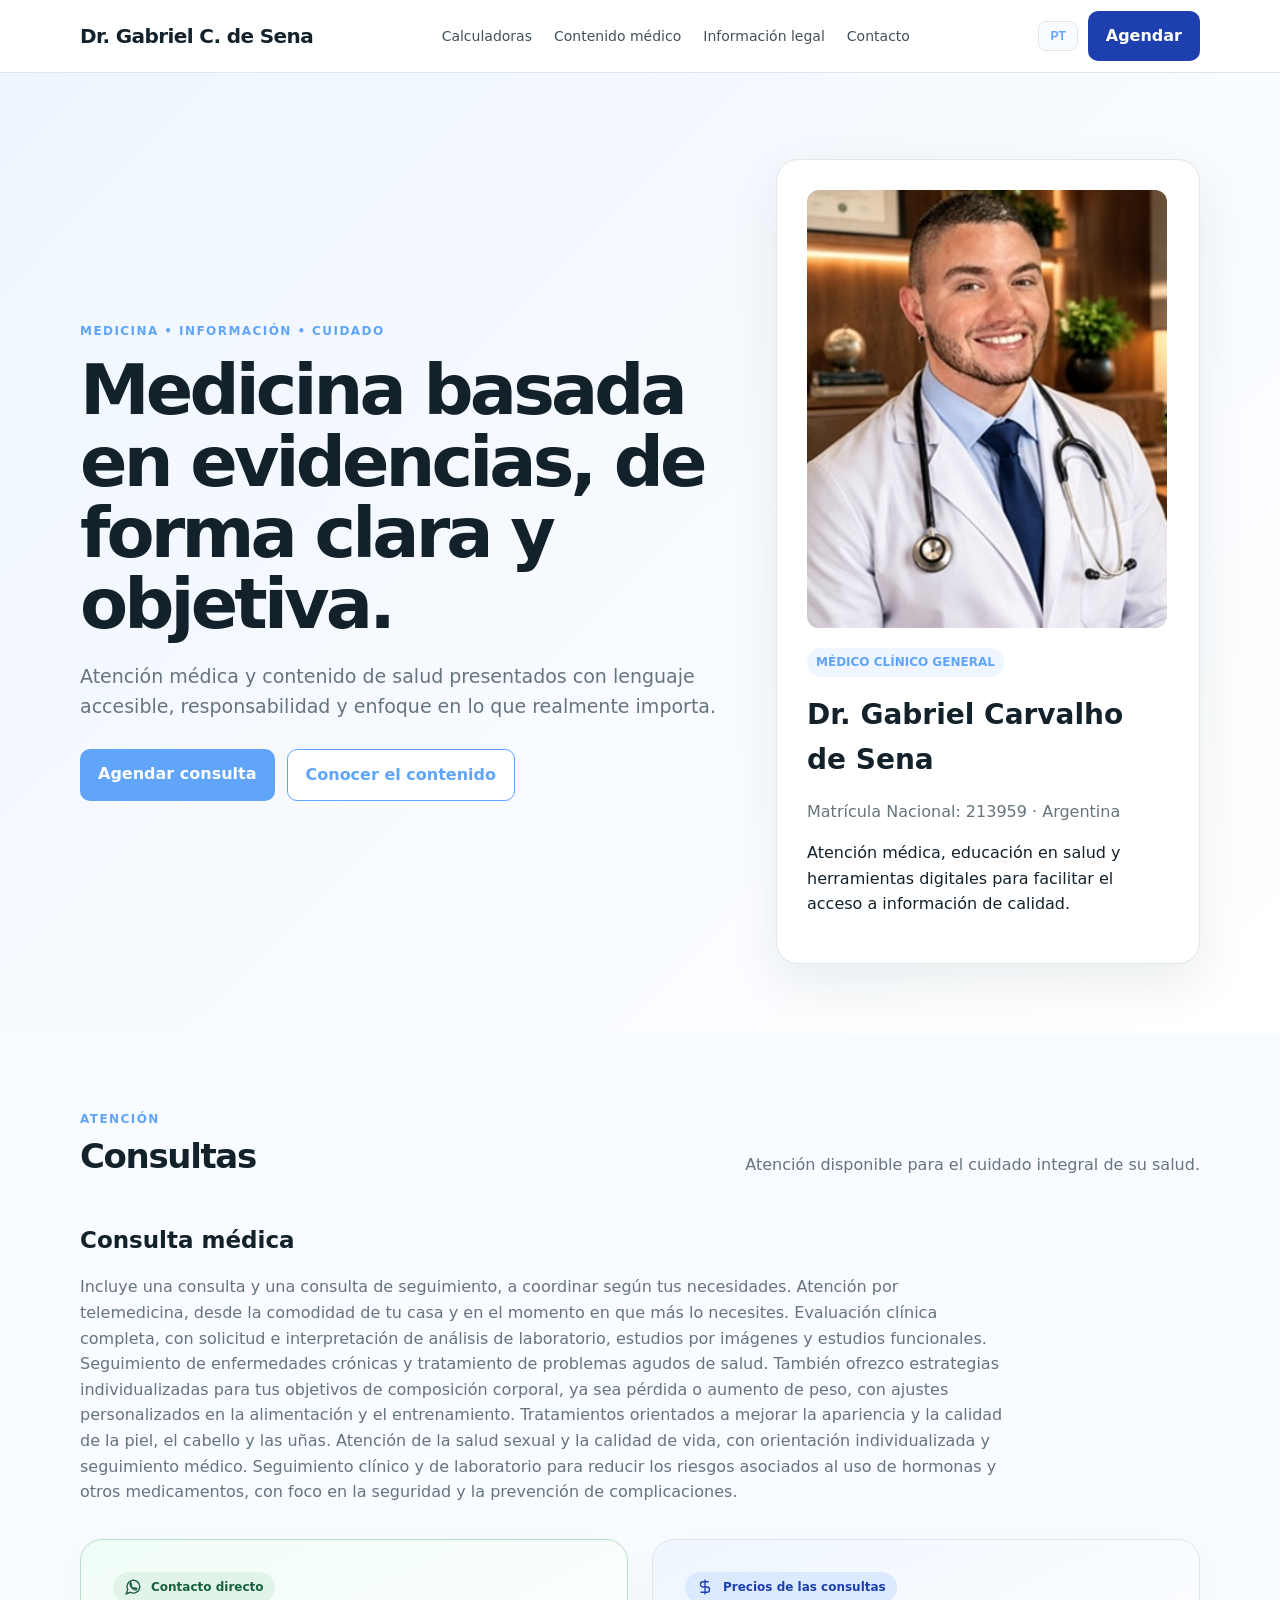
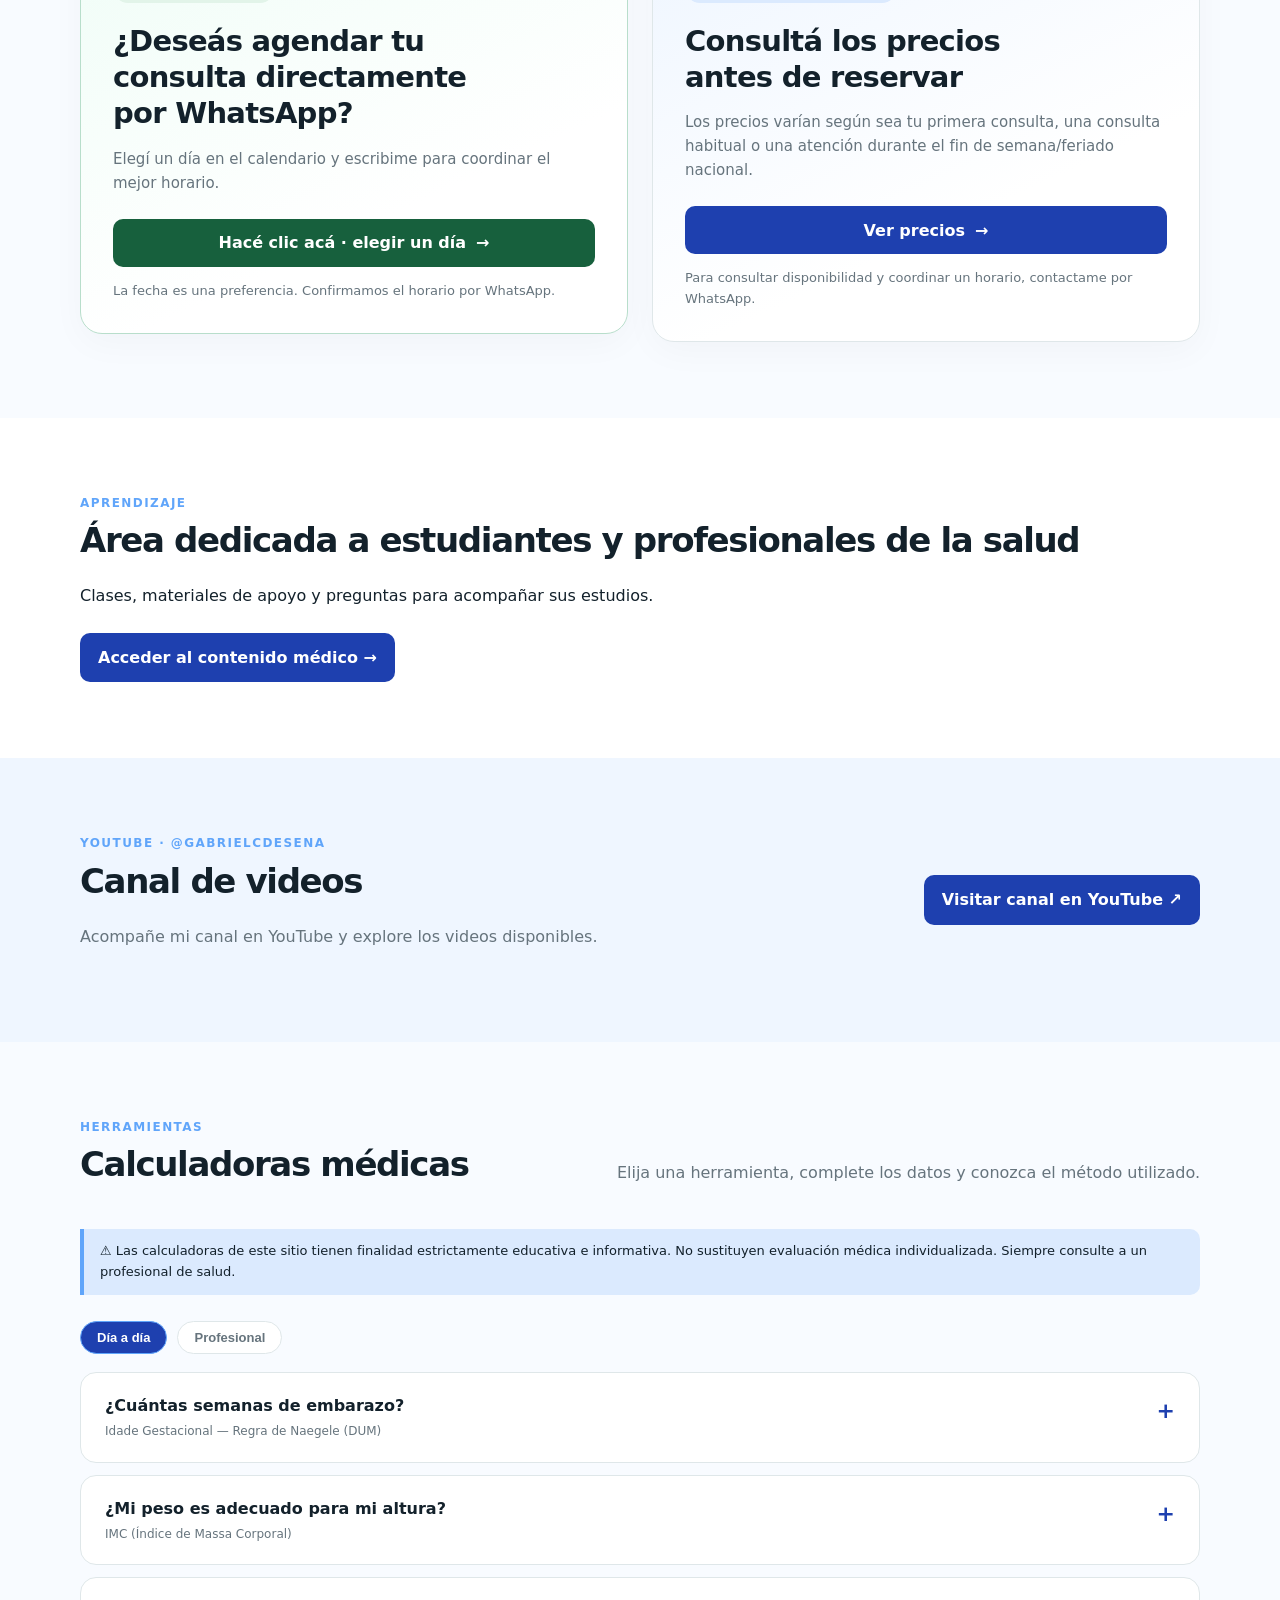
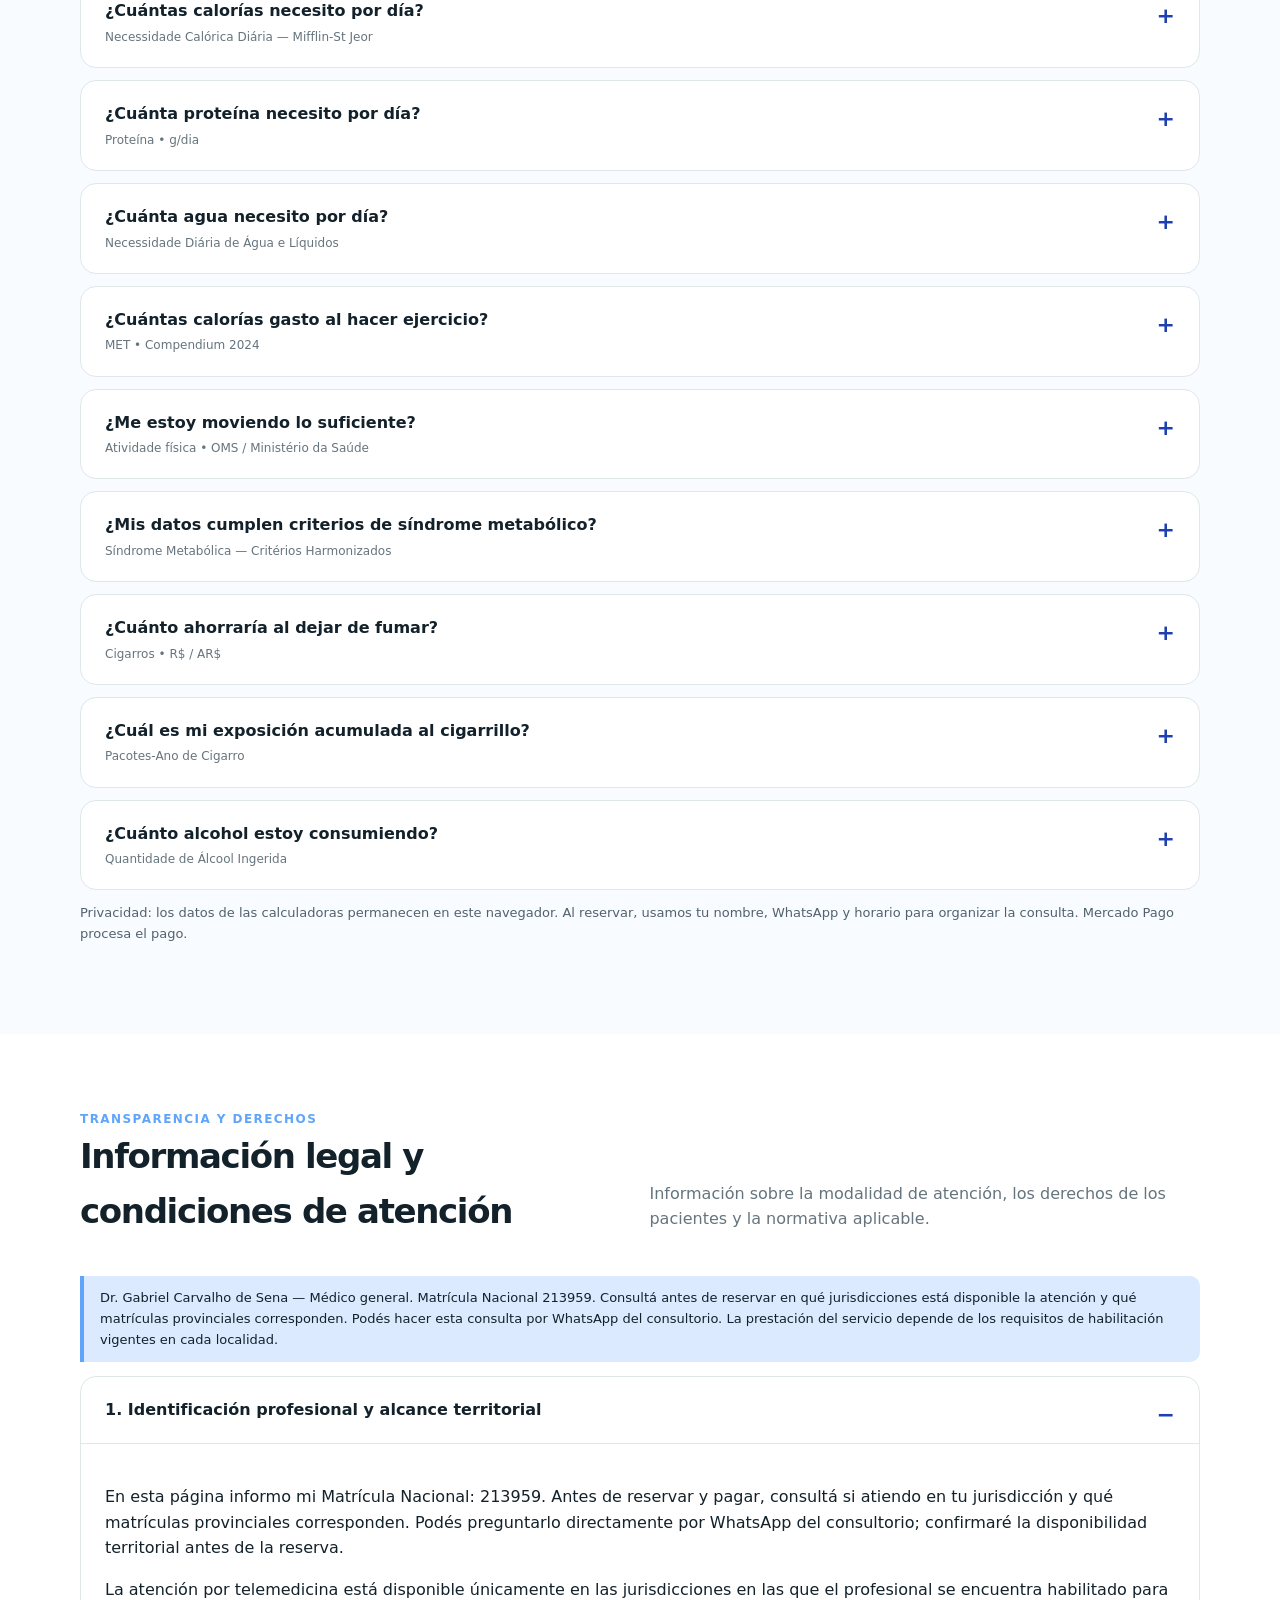
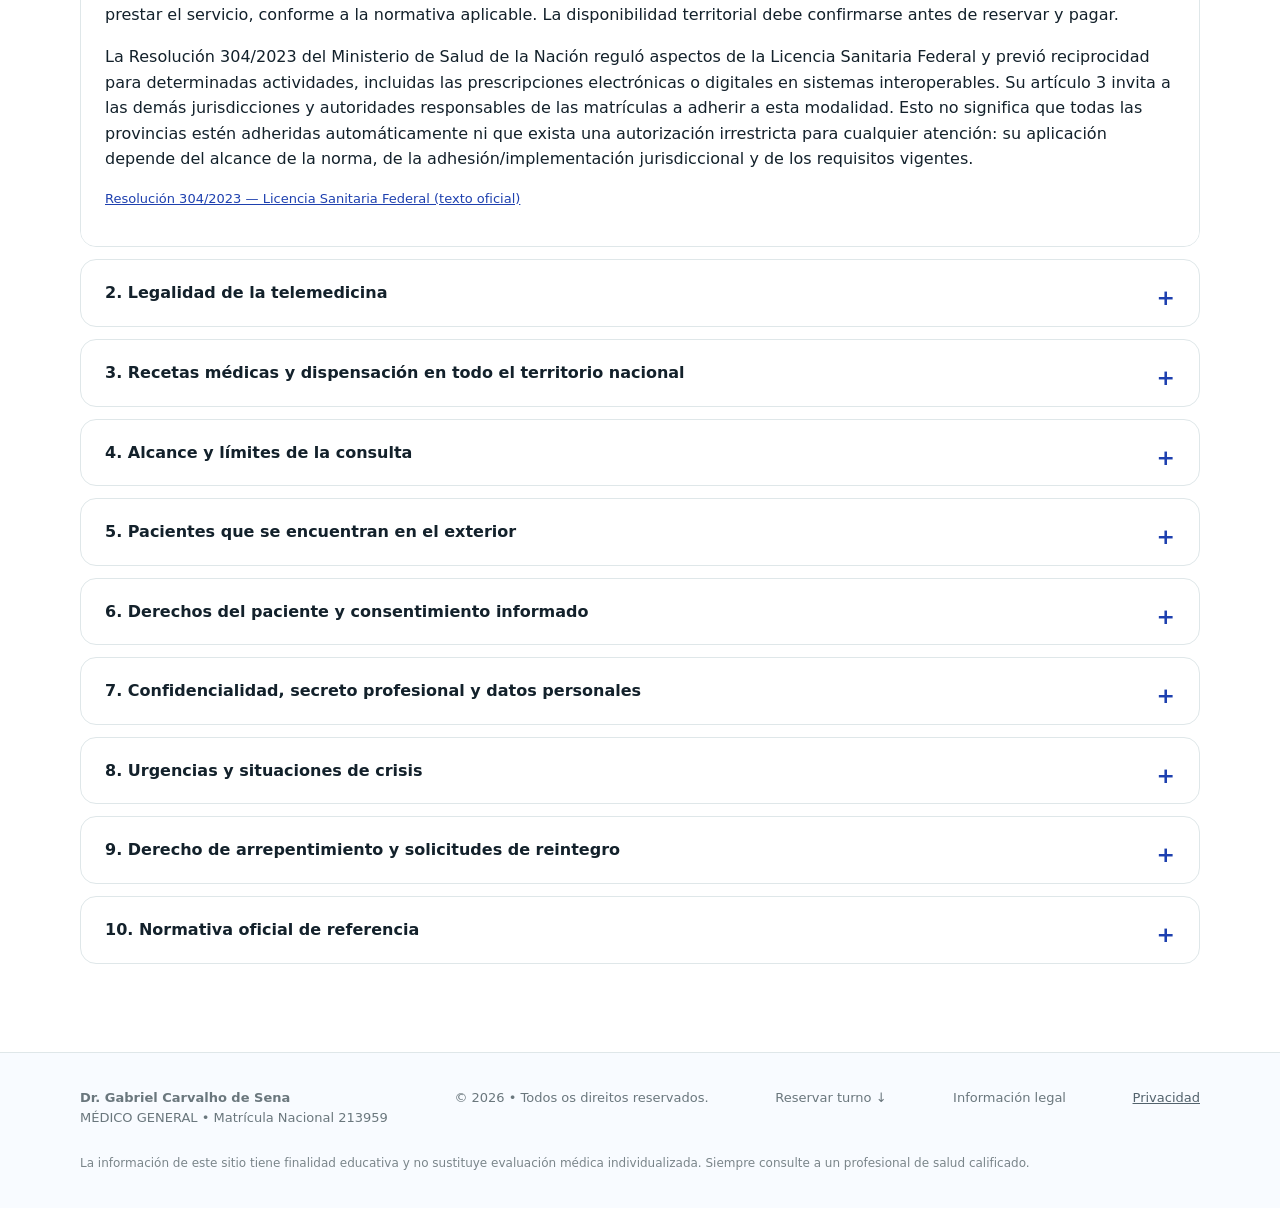
==== commit bbe7a85a: "Update index.html" ====
--- a/index.html
+++ b/index.html
@@ -500,7 +500,6 @@
         <p data-pt="O atendimento por telemedicina está disponível apenas nas jurisdições em que o profissional esteja habilitado para prestar o serviço, conforme as normas aplicáveis. A disponibilidade territorial deve ser confirmada antes da reserva e do pagamento." data-es="La atención por telemedicina está disponible únicamente en las jurisdicciones en las que el profesional se encuentra habilitado para prestar el servicio, conforme a la normativa aplicable. La disponibilidad territorial debe confirmarse antes de reservar y pagar.">La atención por telemedicina está disponible únicamente en las jurisdicciones en las que el profesional se encuentra habilitado para prestar el servicio, conforme a la normativa aplicable. La disponibilidad territorial debe confirmarse antes de reservar y pagar.</p>
         <p data-pt="A Resolução 304/2023 do Ministério da Saúde da Nação regulamentou aspectos da Licença Sanitária Federal e previu reciprocidade para determinadas atividades, incluindo prescrições eletrônicas ou digitais em sistemas interoperáveis. Seu artigo 3º convida as demais jurisdições e autoridades responsáveis pelas matrículas a aderirem a essa modalidade. Isso não significa adesão automática de todas as províncias nem autorização irrestrita para qualquer atendimento: a aplicação depende do alcance da norma, da adesão/implementação jurisdicional e dos requisitos vigentes." data-es="La Resolución 304/2023 del Ministerio de Salud de la Nación reguló aspectos de la Licencia Sanitaria Federal y previó reciprocidad para determinadas actividades, incluidas las prescripciones electrónicas o digitales en sistemas interoperables. Su artículo 3 invita a las demás jurisdicciones y autoridades responsables de las matrículas a adherir a esta modalidad. Esto no significa que todas las provincias estén adheridas automáticamente ni que exista una autorización irrestricta para cualquier atención: su aplicación depende del alcance de la norma, de la adhesión/implementación jurisdiccional y de los requisitos vigentes.">La Resolución 304/2023 del Ministerio de Salud de la Nación reguló aspectos de la Licencia Sanitaria Federal y previó reciprocidad para determinadas actividades, incluidas las prescripciones electrónicas o digitales en sistemas interoperables. Su artículo 3 invita a las demás jurisdicciones y autoridades responsables de las matrículas a adherir a esta modalidad. Esto no significa que todas las provincias estén adheridas automáticamente ni que exista una autorización irrestricta para cualquier atención: su aplicación depende del alcance de la norma, de la adhesión/implementación jurisdiccional y de los requisitos vigentes.</p>
         <p class="calc-ref"><a href="https://www.argentina.gob.ar/normativa/nacional/resoluci%C3%B3n-304-2023-380015/texto" target="_blank" rel="noopener noreferrer" data-pt="Resolução 304/2023 — Licença Sanitária Federal (texto oficial)" data-es="Resolución 304/2023 — Licencia Sanitaria Federal (texto oficial)">Resolución 304/2023 — Licencia Sanitaria Federal (texto oficial)</a></p>
-        <p><a class="btn small" href="https://wa.me/5493756528947?text=Hola%2C%20quisiera%20consultar%20si%20la%20atenci%C3%B3n%20est%C3%A1%20disponible%20en%20mi%20provincia%20y%20qu%C3%A9%20matr%C3%ADculas%20provinciales%20corresponden" target="_blank" rel="noopener noreferrer" data-pt="Consultar província e matrículas pelo WhatsApp" data-es="Consultar provincia y matrículas por WhatsApp">Consultar provincia y matrículas por WhatsApp</a></p>
       </div>
     </details>
 
@@ -823,4 +822,4 @@
 });
 document.querySelectorAll('option[data-pt]').forEach(opt => { opt.textContent = opt.getAttribute('data-es'); });
 document.getElementById('agendamento').setAttribute('aria-label', 'Opciones de reserva');
-</script><script src="assets/home-booking.js?v=16"></script></body></html>
+</script><script src="assets/home-booking.js?v=17"></script></body></html>
--- a/assets/home-booking.css
+++ b/assets/home-booking.css
@@ -54,3 +54,8 @@
   .calendar-head { grid-template-columns: 40px 1fr 40px; gap: 4px; }
   .calendar-head h4 { font-size: 15px; }
 }
+
+.price-line { display:flex; justify-content:space-between; align-items:flex-start; gap:14px; padding:12px 0; border-bottom:1px solid var(--line); font-size:14px; }
+.price-line:last-child { border-bottom:0; }
+.price-line strong { max-width:70%; }
+.price-line span { white-space:nowrap; font-weight:800; color:#1e40af; }
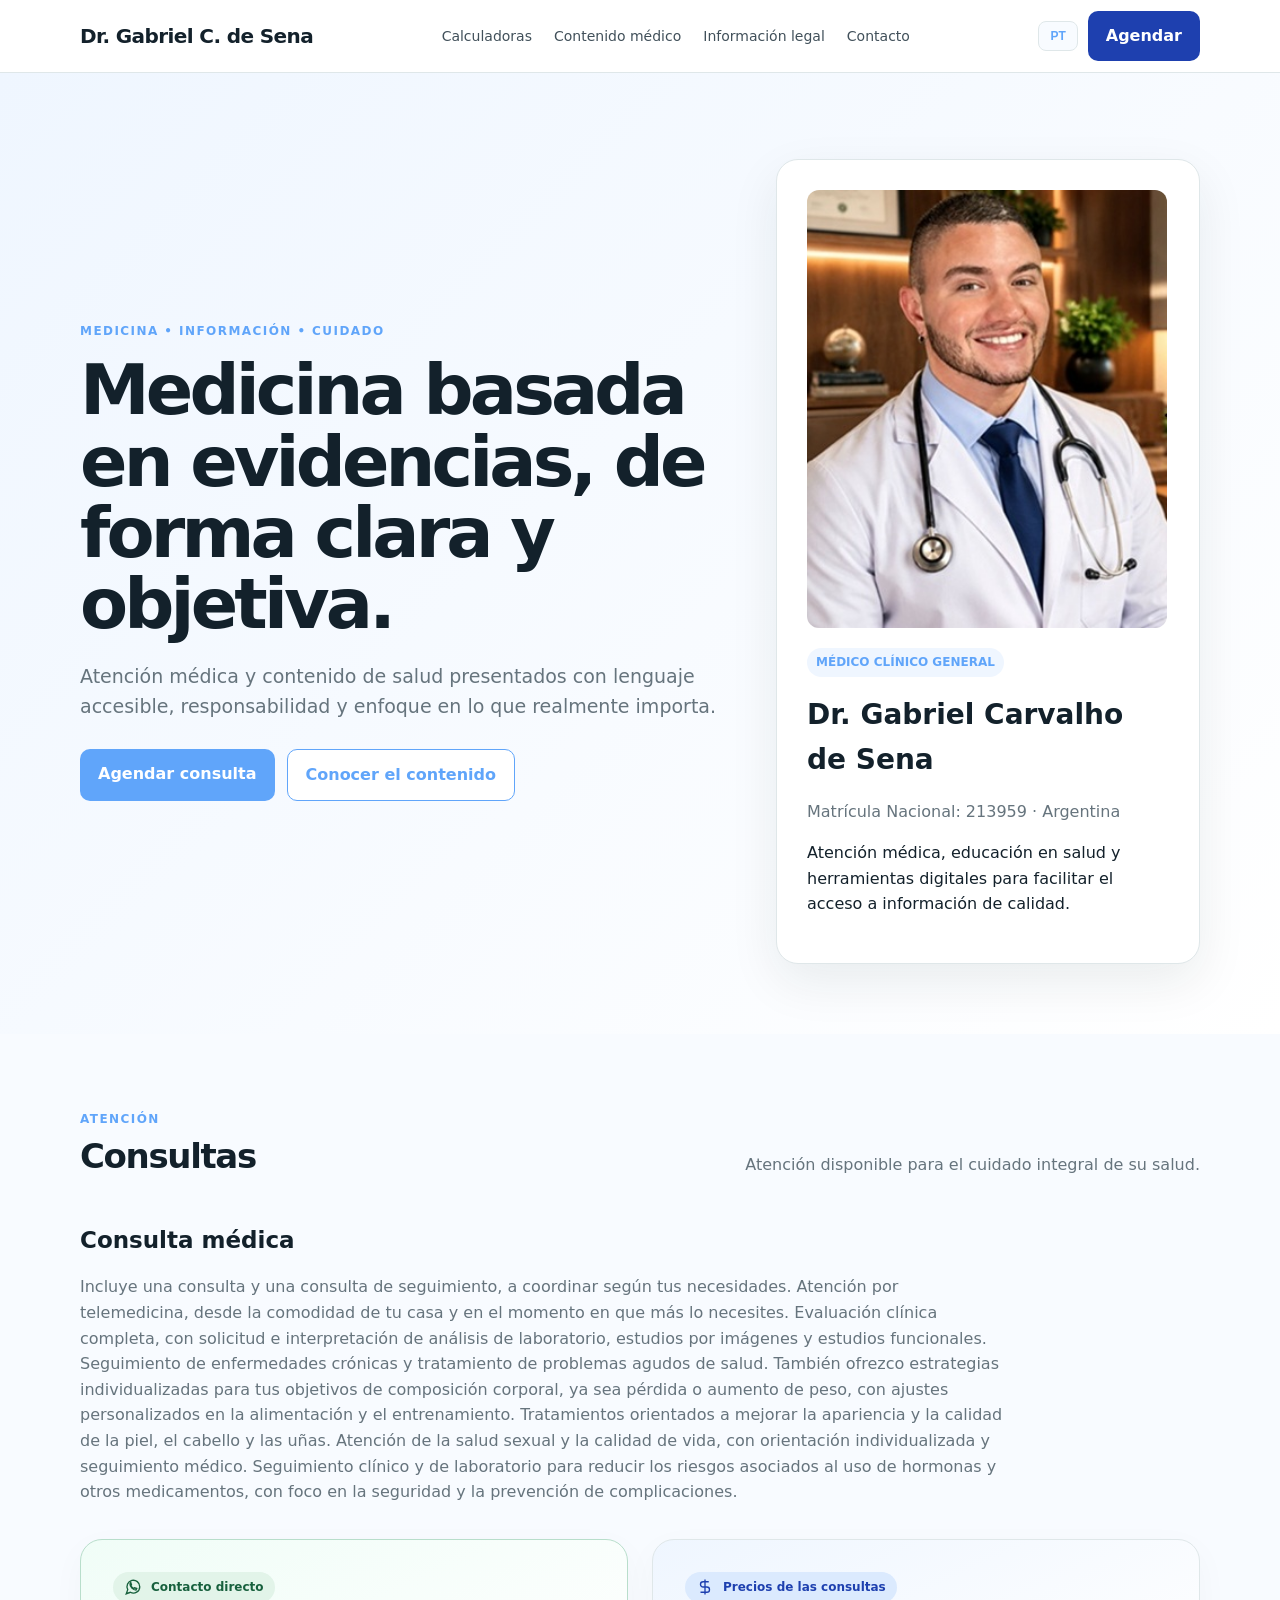
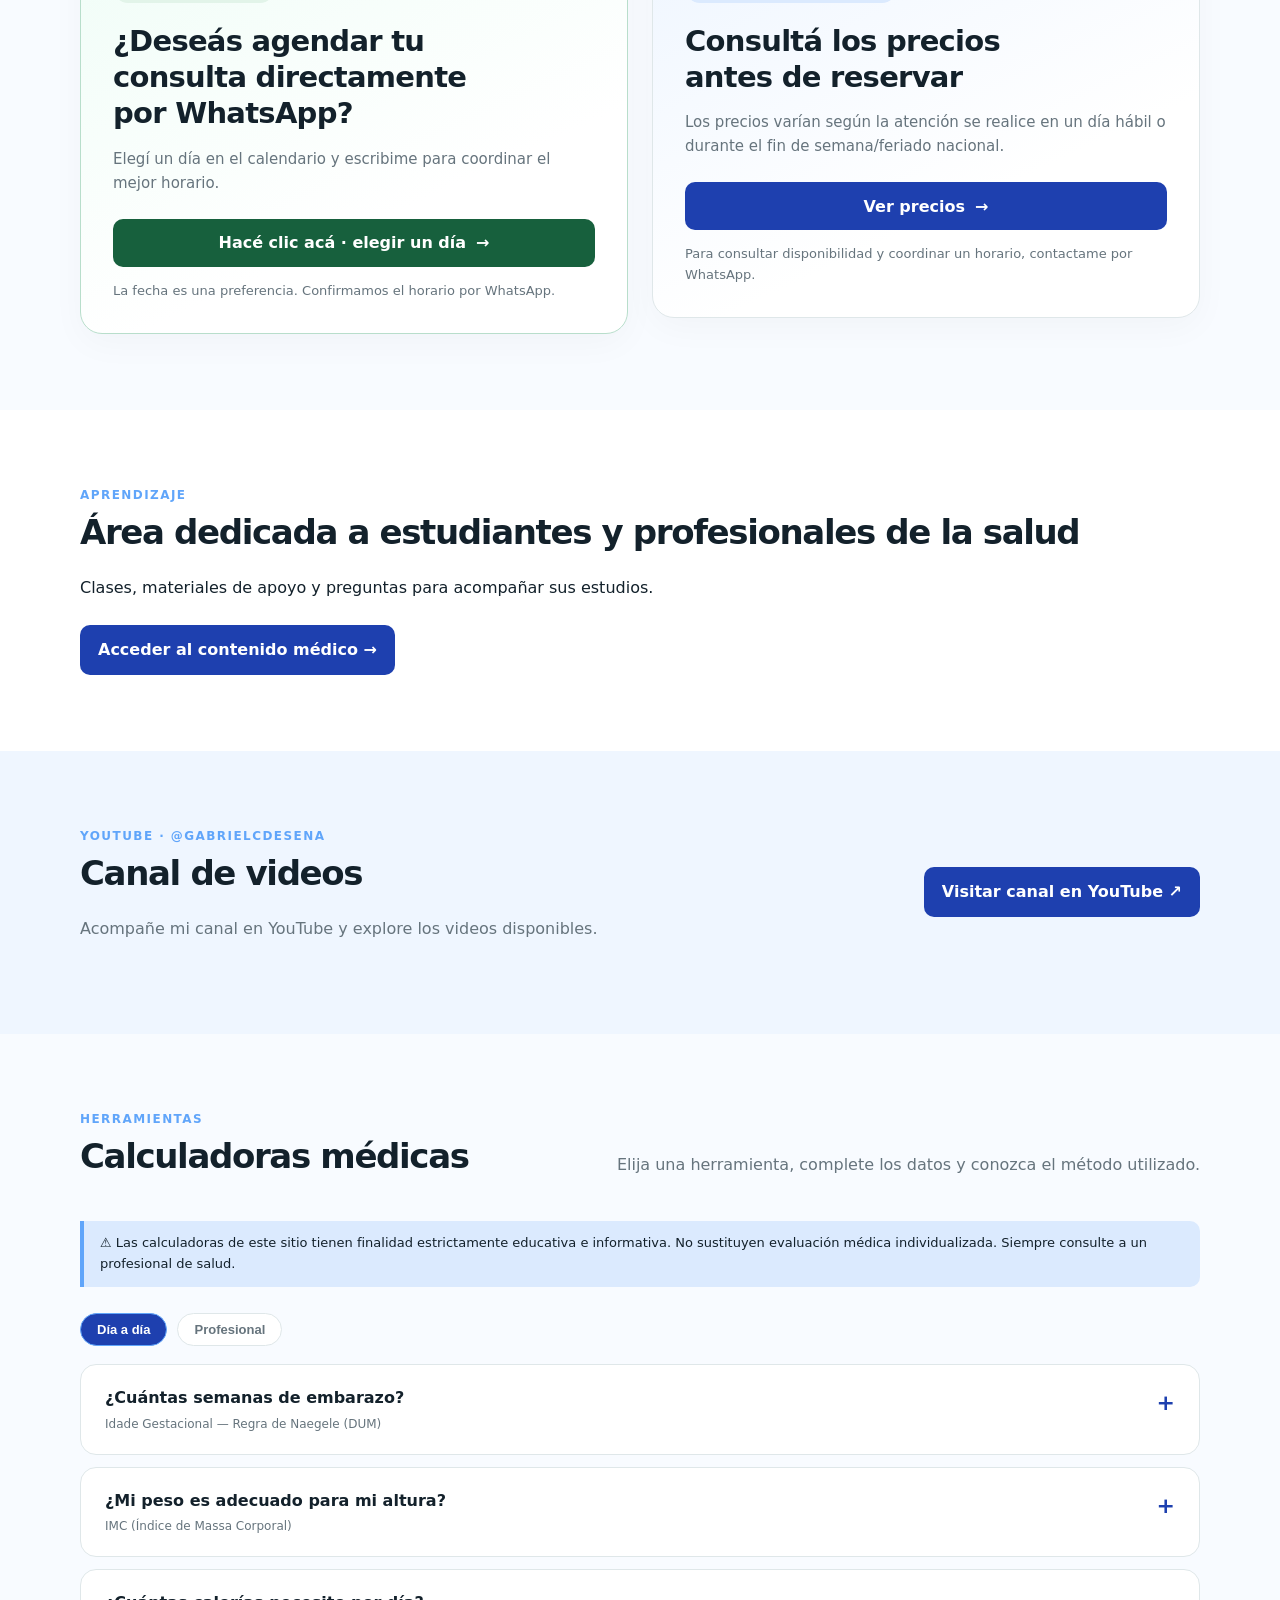
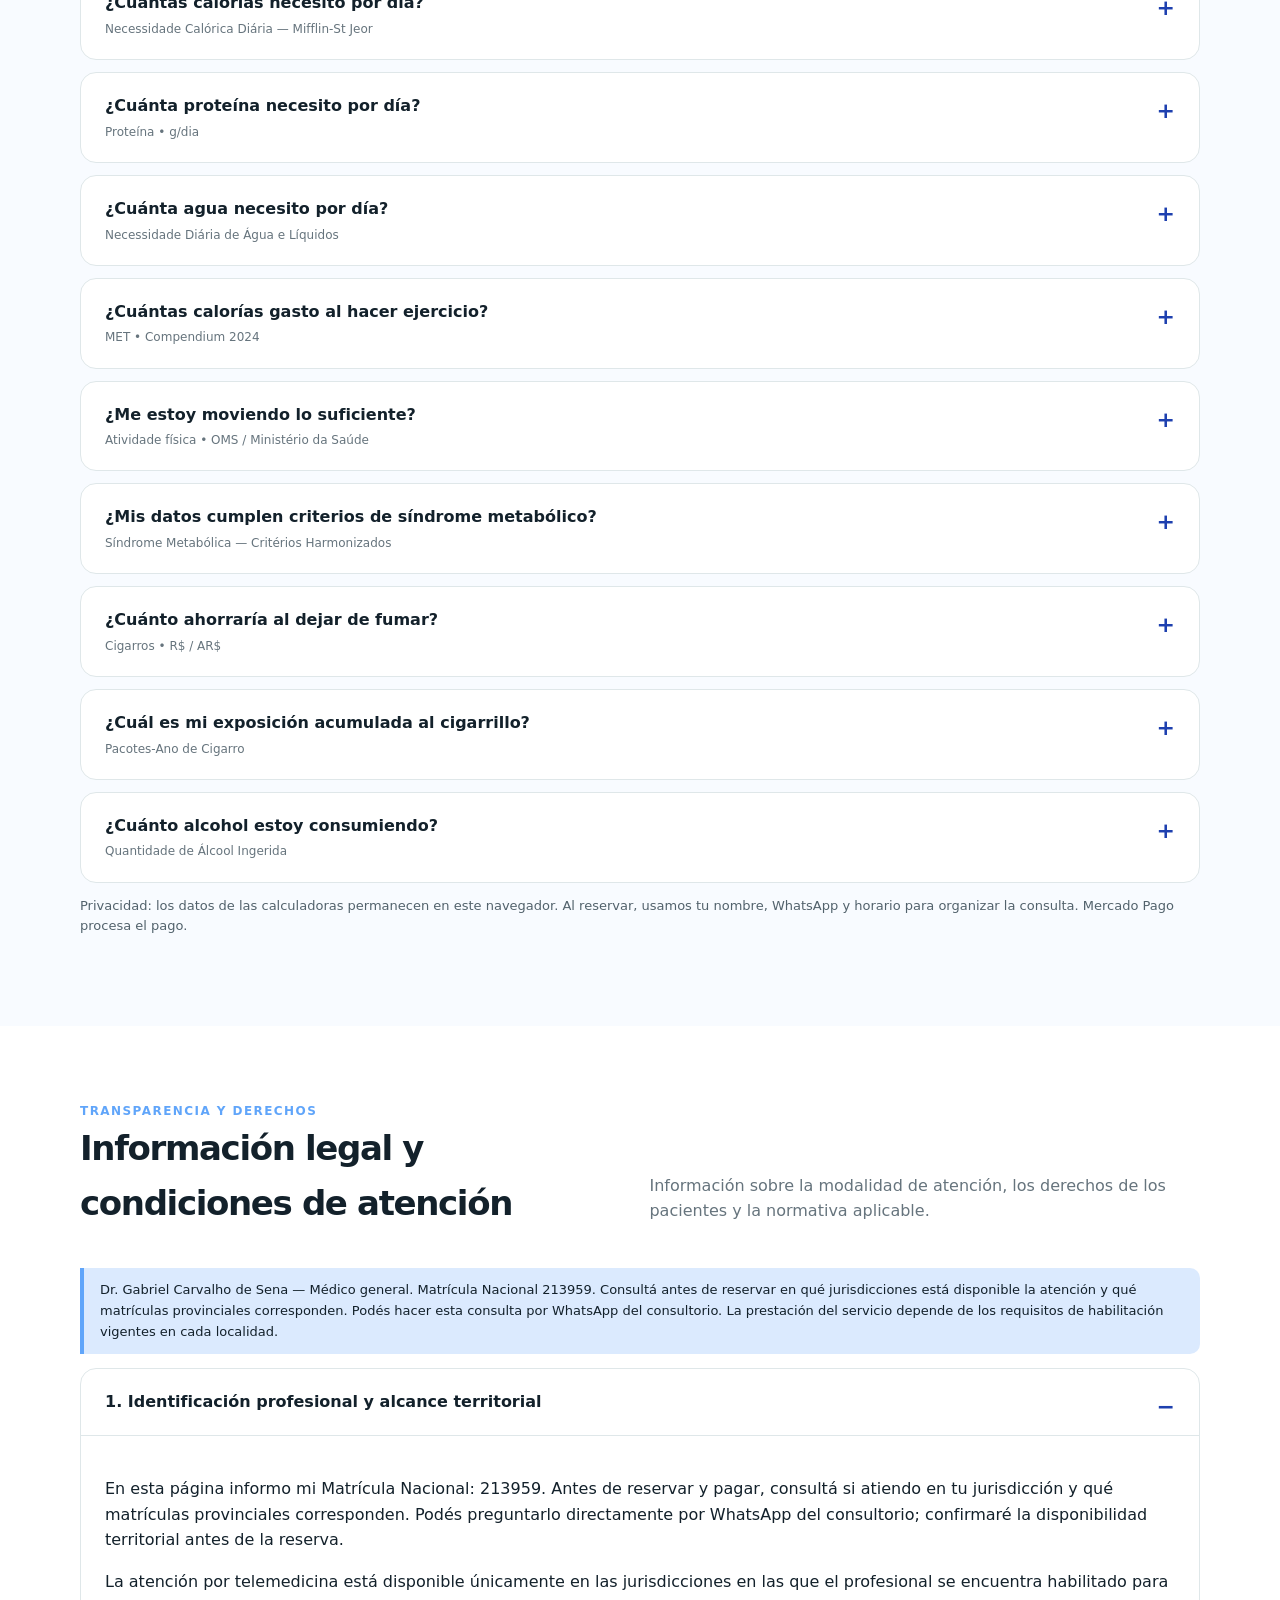
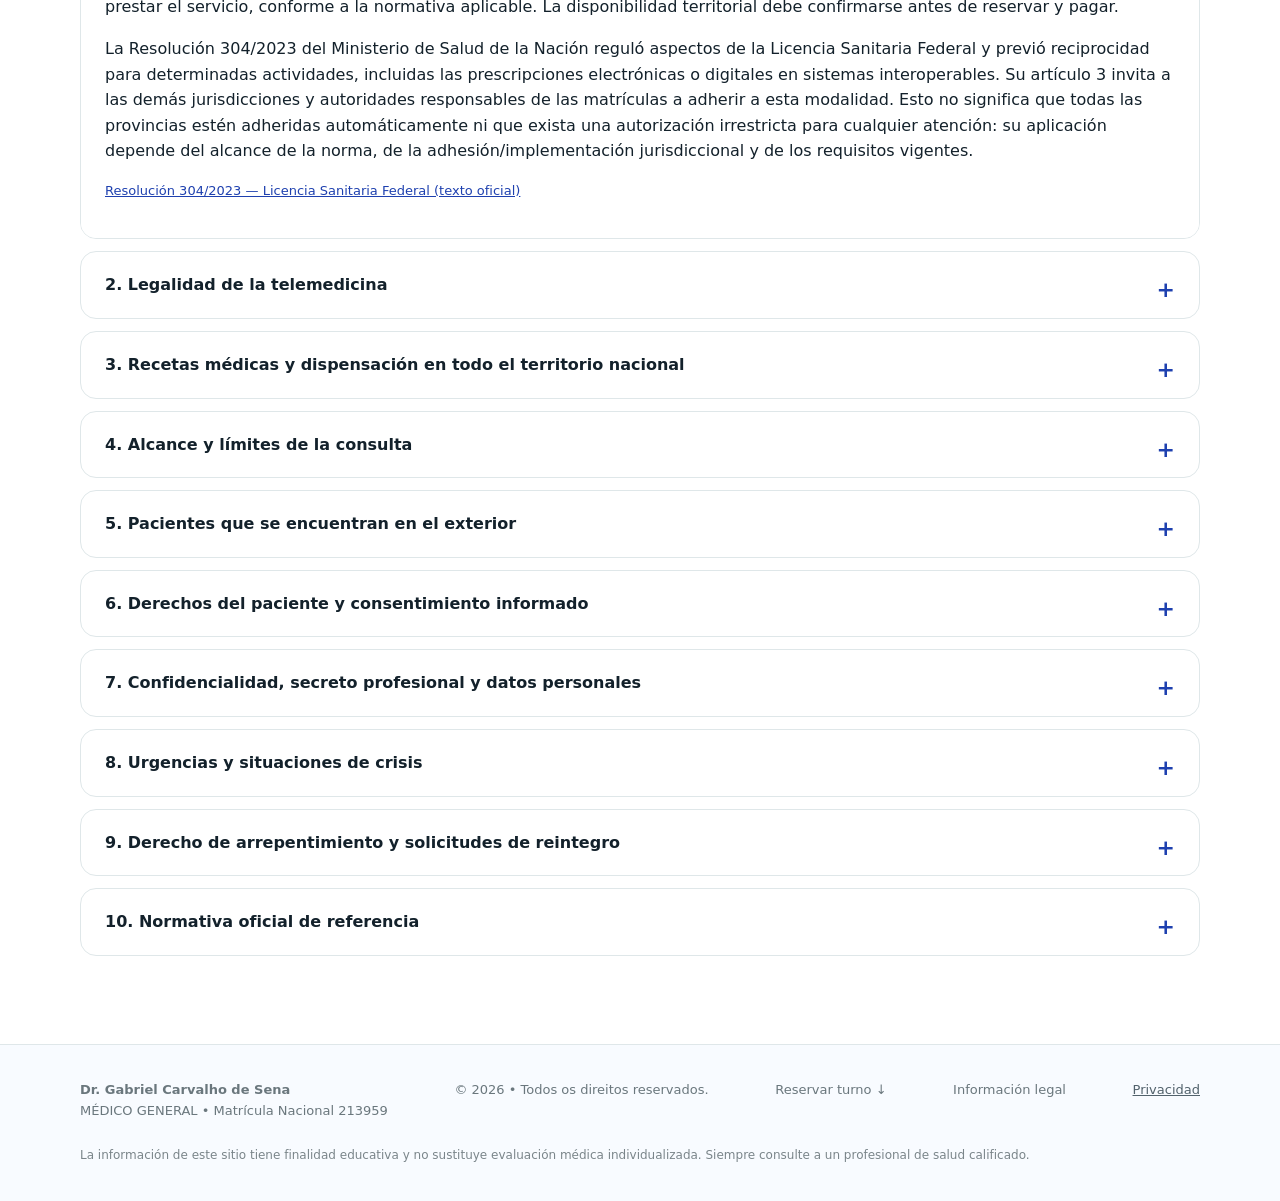
==== commit b65a56fb: "Add files via upload" ====
--- a/index.html
+++ b/index.html
@@ -144,10 +144,9 @@
           <span data-pt="Valores das consultas" data-es="Precios de las consultas">Valores das consultas</span>
         </div>
         <h3 id="prices-title" data-pt="Consulte os valores antes de agendar" data-es="Consultá los precios antes de reservar">Consulte os valores antes de agendar</h3>
-        <p data-pt="Os valores variam conforme seja sua primeira consulta, uma consulta habitual ou um atendimento em fim de semana/feriado nacional." data-es="Los precios varían según sea tu primera consulta, una consulta habitual o una atención durante el fin de semana/feriado nacional.">Os valores variam conforme seja sua primeira consulta, uma consulta habitual ou um atendimento em fim de semana/feriado nacional.</p>
+        <p data-pt="Os valores variam conforme o atendimento seja realizado em dia útil ou em fim de semana/feriado nacional." data-es="Los precios varían según la atención se realice en un día hábil o durante el fin de semana/feriado nacional.">Os valores variam conforme o atendimento seja realizado em dia útil ou em fim de semana/feriado nacional.</p>
         <button class="btn" id="prices-toggle" type="button" aria-expanded="false" aria-controls="consultation-prices"><span data-pt="Ver preços" data-es="Ver precios">Ver preços</span><span aria-hidden="true">→</span></button>
         <div id="consultation-prices" class="day-picker" hidden>
-          <div class="price-line"><strong data-pt="Promoção — primeira consulta" data-es="Promoción — primera consulta">Promoção — primeira consulta</strong><span data-pt="ARS 25.000" data-es="ARS 25.000">ARS 25.000</span></div>
           <div class="price-line"><strong data-pt="Consultas seguintes" data-es="Consultas siguientes">Consultas seguintes</strong><span>ARS 32.000</span></div>
           <div class="price-line"><strong data-pt="Fins de semana e feriados nacionais" data-es="Fines de semana y feriados nacionales">Fins de semana e feriados nacionais</strong><span>ARS 40.000</span></div>
         </div>
